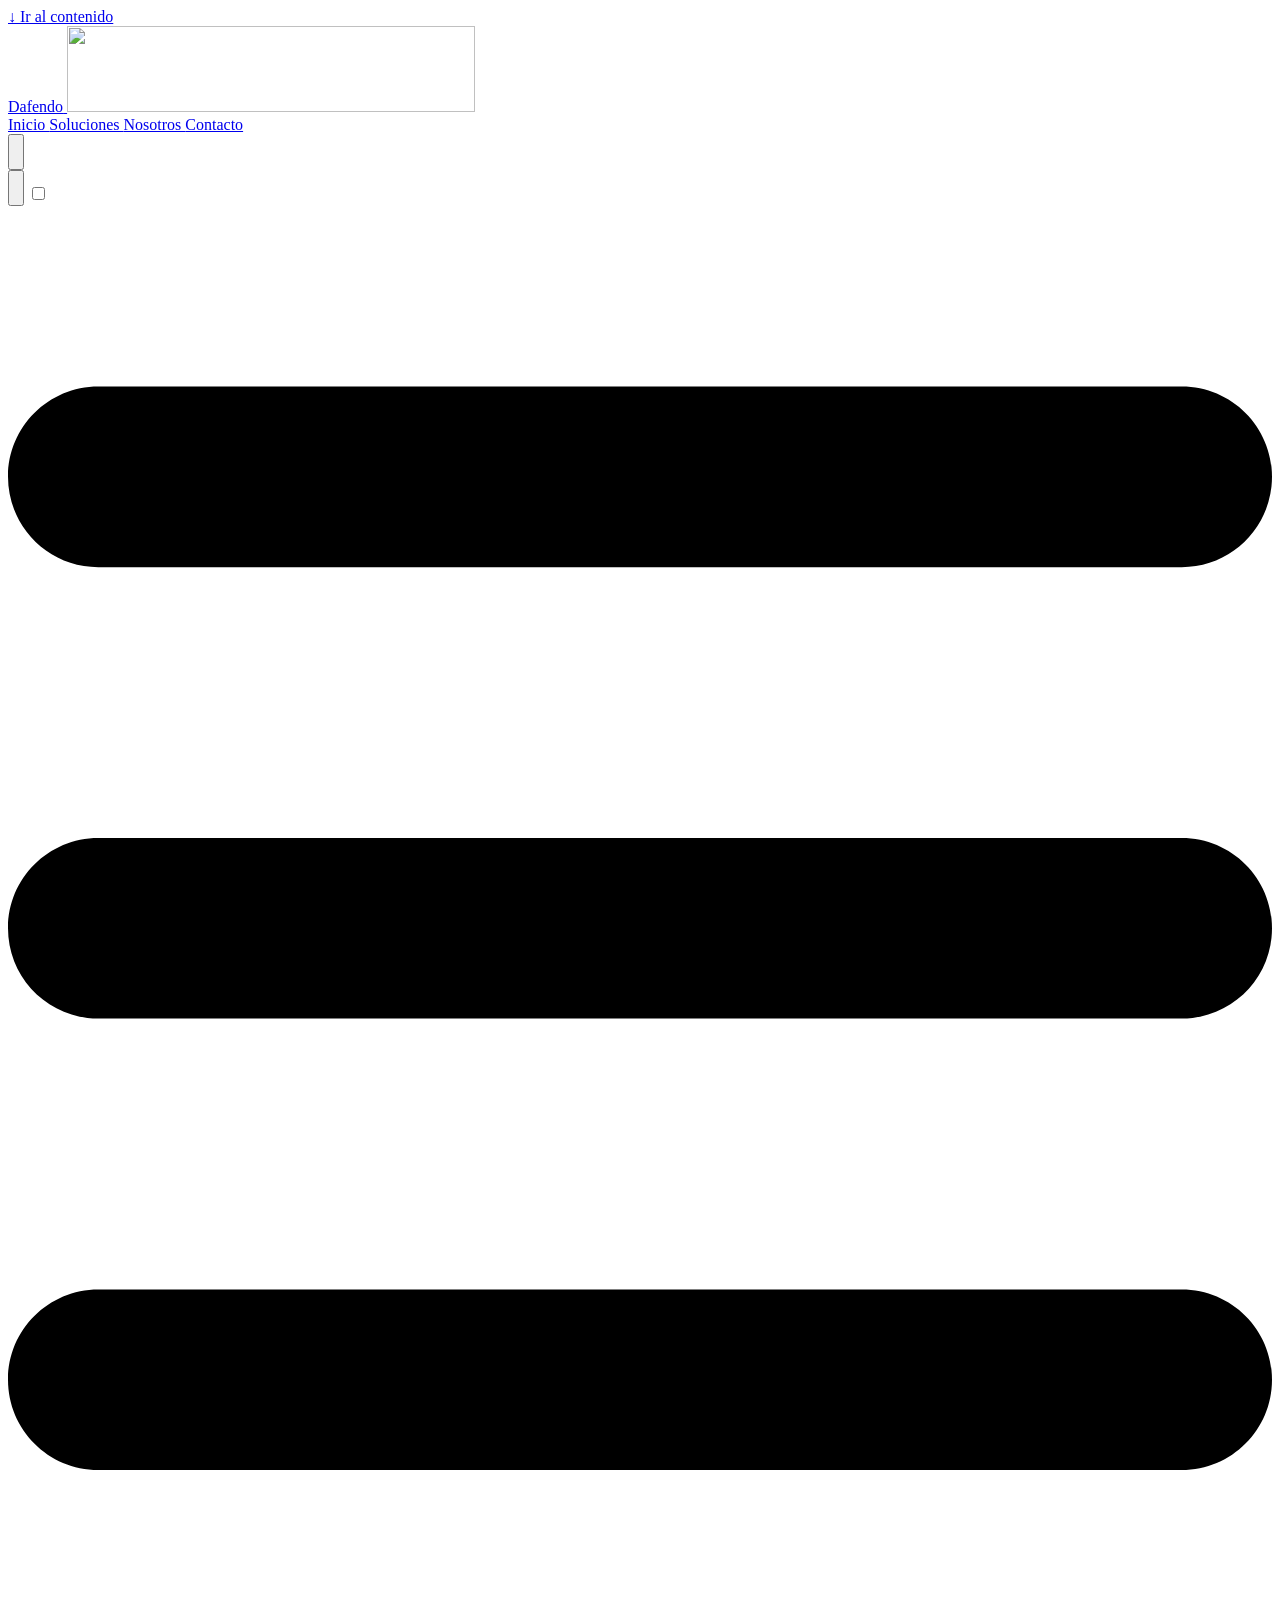
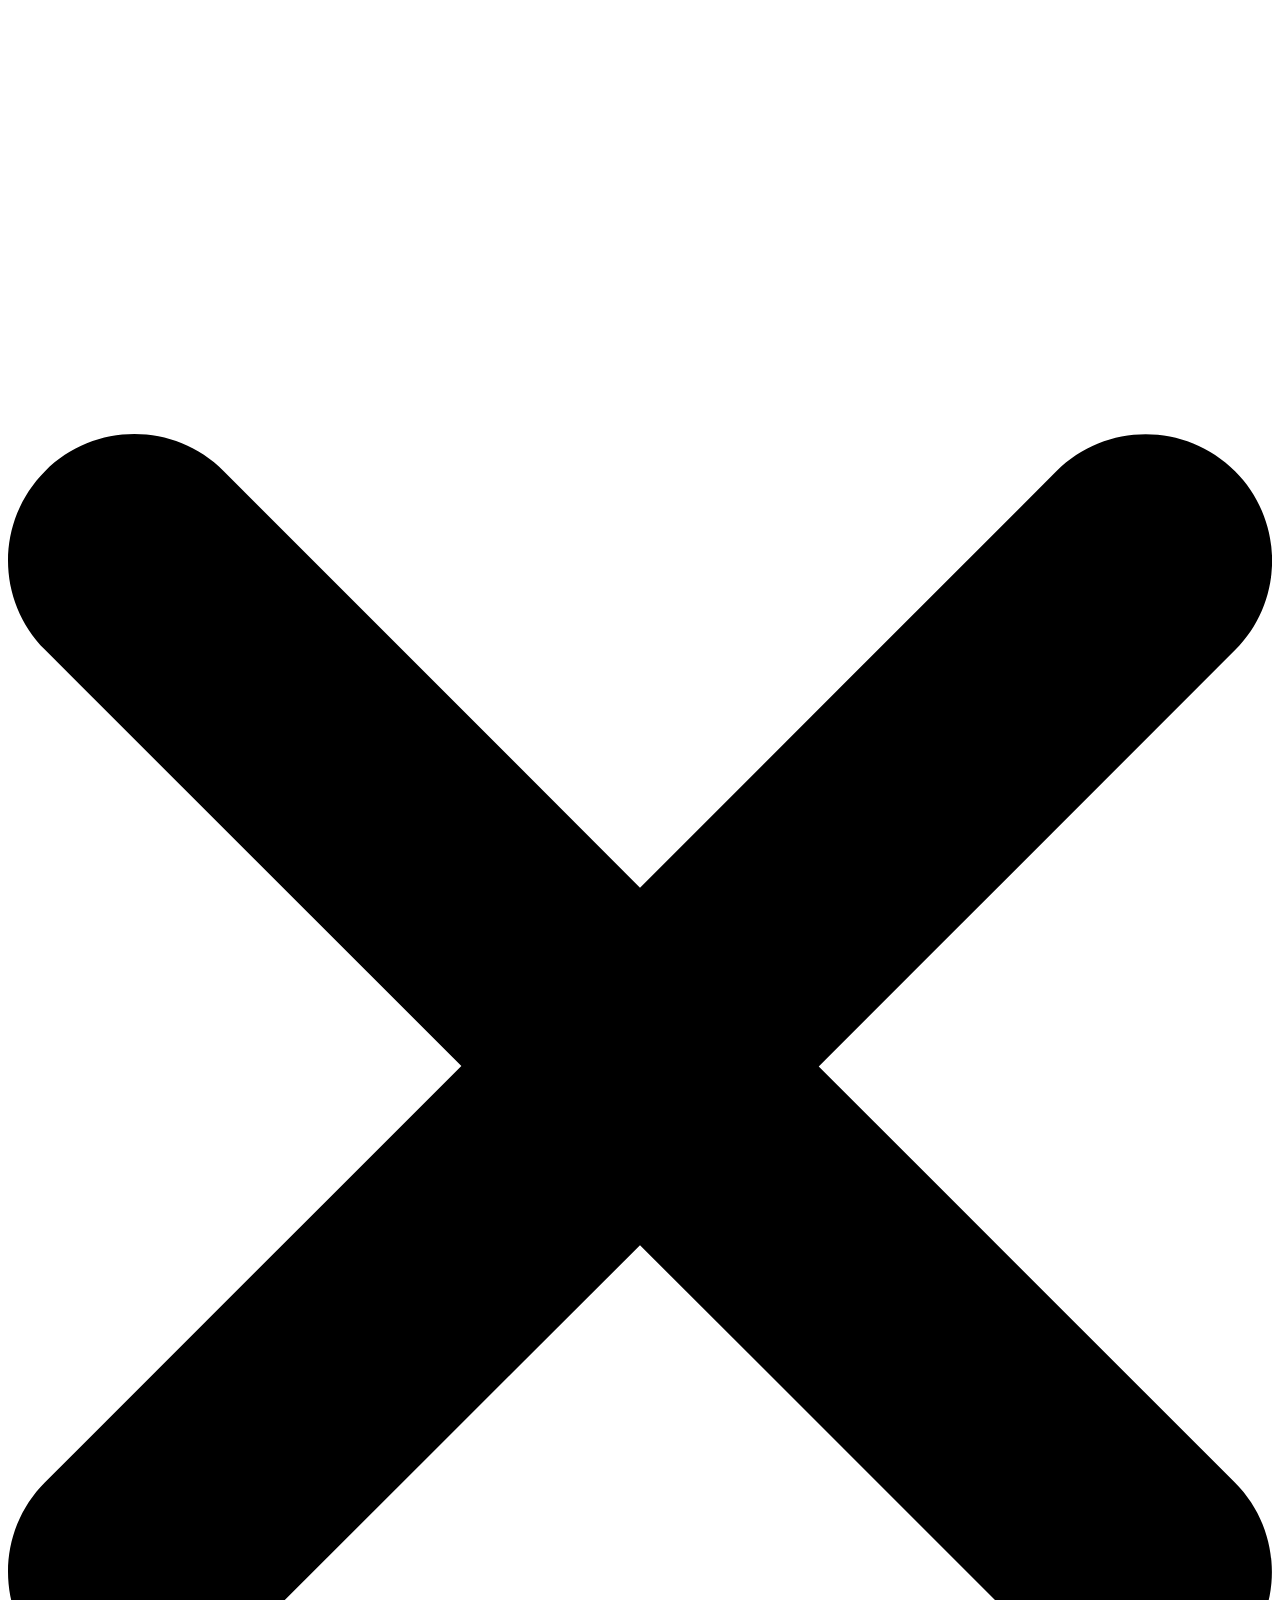
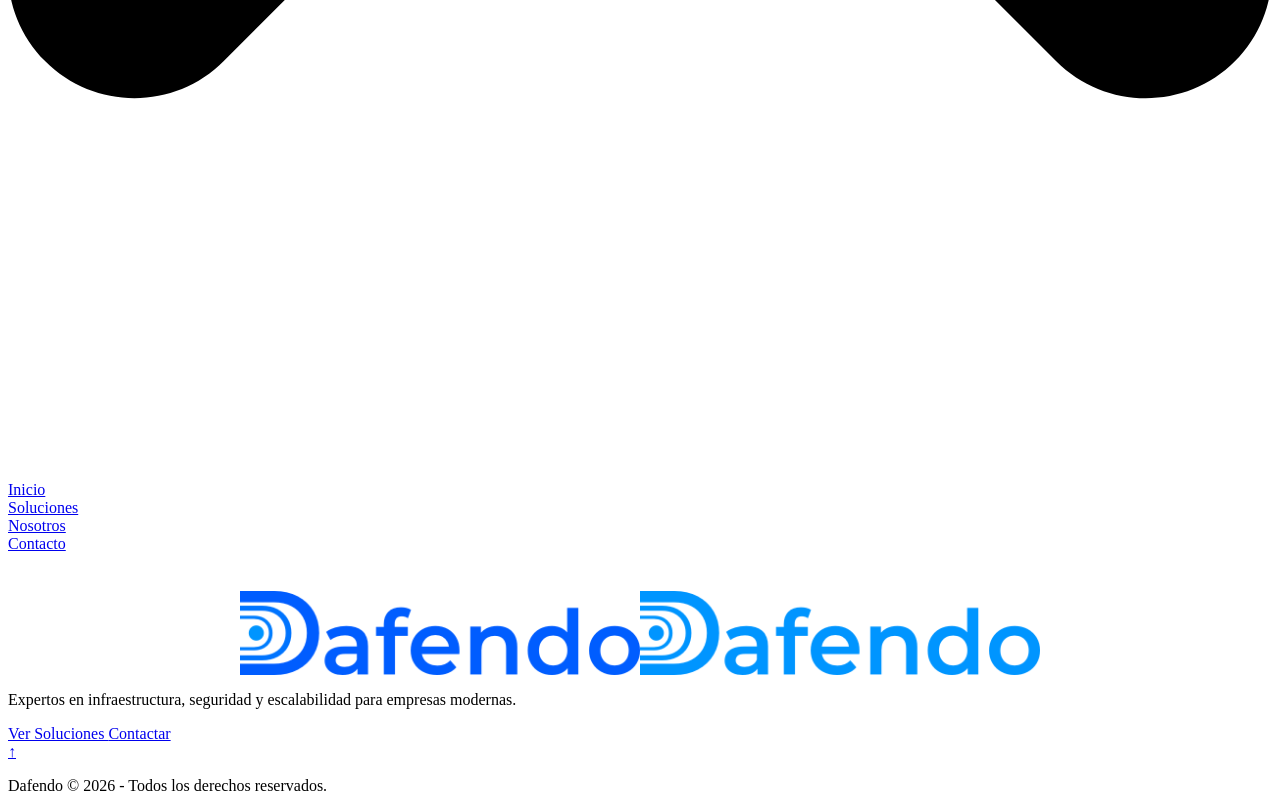
==== index.html @ 691cb2c9 "version publica 0.1" ====
<!doctype html>
<html
  lang="es"
  dir="ltr"
  class="scroll-smooth"
  data-default-appearance="light"
  data-auto-appearance="true"><head>
	<meta name="generator" content="Hugo 0.161.1">
  <meta charset="utf-8">
  
    <meta http-equiv="content-language" content="es">
  
  <meta name="viewport" content="width=device-width, initial-scale=1.0">
  <meta http-equiv="X-UA-Compatible" content="ie=edge">
  <meta name="theme-color">

  
  
    <title>Dafendo</title>
    <meta name="title" content="Dafendo">
  

  
  
  
  
  
    
  
    
  
    
  
  
    <meta name="description" content="Sitio web de Dafendo. Ciberseguridad simplificada.">
  
  
  
  
  <link rel="canonical" href="https://dafendo-devs.github.io/dafendo-public-website/">
  
  
    
      <link rel="alternate" type="application/rss+xml" href="/dafendo-public-website/index.xml" title="Dafendo" />
  

  
  
  

  
  <meta property="og:url" content="https://dafendo-devs.github.io/dafendo-public-website/">
  <meta property="og:site_name" content="Dafendo">
  <meta property="og:title" content="Dafendo">
  <meta property="og:description" content="Expertos en infraestructura, seguridad y escalabilidad para empresas modernas.">
  <meta property="og:locale" content="es">
  <meta property="og:type" content="website">

  
  <meta name="twitter:card" content="summary">
  <meta name="twitter:title" content="Dafendo">
  <meta name="twitter:description" content="Expertos en infraestructura, seguridad y escalabilidad para empresas modernas.">

  
  
  
  
    
      
    
  
    
      
    
  
    
      
    
  
  
    
  

  
  
  
  
  
  

  

  
  
  
  
  
  
  
    
  
  
    
  
  
  <link
    type="text/css"
    rel="stylesheet"
    href="/dafendo-public-website/css/main.bundle.min.95ab83f2138ff6bfed62a37085107bd9ebe5221291aeaf84159e5b42f01f9fbe1f4f9fd4fca03839dd506ce147e00abe53da572fb09087a8cb97c55c960d473d.css"
    integrity="sha512-lauD8hOP9r/tYqNwhRB72evlIhKRrq&#43;EFZ5bQvAfn74fT5/U/KA4Od1QbOFH4Aq&#43;U9pXL7CQh6jLl8Vclg1HPQ==">

  
  
  <script
    type="text/javascript"
    src="/dafendo-public-website/js/appearance.min.0be146377bcda764d5a54407b3182a321436a3a8b891bb55822174b4da8616e438292121e241167dbe1c66903a87af2aef445d5a608de286667b939ca71a0f75.js"
    integrity="sha512-C&#43;FGN3vNp2TVpUQHsxgqMhQ2o6i4kbtVgiF0tNqGFuQ4KSEh4kEWfb4cZpA6h68q70RdWmCN4oZme5OcpxoPdQ=="></script>
  
  
  
  
  
  
    
    <script src="/dafendo-public-website/lib/zoom/zoom.min.umd.a527109b68c082a70f3697716dd72a9d5aa8b545cf800cecbbc7399f2ca6f6e0ce3e431f2062b48bbfa47c9ea42822714060bef309be073f49b9c0e30d318d7b.js" integrity="sha512-pScQm2jAgqcPNpdxbdcqnVqotUXPgAzsu8c5nyym9uDOPkMfIGK0i7&#43;kfJ6kKCJxQGC&#43;8wm&#43;Bz9JucDjDTGNew=="></script>
  

  
  
  
    
  
  
  
  
  
  
  
  
    
    <script
      defer
      type="text/javascript"
      id="script-bundle"
      src="/dafendo-public-website/js/main.bundle.min.6f9e49850a316ceb9908ad4b153b391e55b41bbcee8b408b52410567544eeebe6776aa57d770d75952dc164e6071068a848bdc5cb48c4dbaef04d65b3f442667.js"
      integrity="sha512-b55JhQoxbOuZCK1LFTs5HlW0G7zui0CLUkEFZ1RO7r5ndqpX13DXWVLcFk5gcQaKhIvcXLSMTbrvBNZbP0QmZw=="
      data-copy="Copiar"
      data-copied="Copiado"></script>
  

  
  










  
  <script defer src="/dafendo-public-website/lib/typeit/typeit.umd.57f9bc6e047efc875cb4f2e9ca74c802de33638d2c3aff6d9b7eb3c7588c24649b6c3e51cd45f49c0ed0cf72aedbd694bf2d35f358a34076d63f9febabc0bd6f.js" integrity="sha512-V/m8bgR&#43;/IdctPLpynTIAt4zY40sOv9tm36zx1iMJGSbbD5RzUX0nA7Qz3Ku29aUvy0181ijQHbWP5/rq8C9bw=="></script>















  

  

  

  

  













  
  
    <link rel="apple-touch-icon" sizes="180x180" href="/dafendo-public-website/apple-touch-icon.png">
    <link rel="icon" type="image/png" sizes="32x32" href="/dafendo-public-website/favicon-32x32.png">
    <link rel="icon" type="image/png" sizes="16x16" href="/dafendo-public-website/favicon-16x16.png">
    <link rel="manifest" href="/dafendo-public-website/site.webmanifest">
  

  
  <script type="application/ld+json">
  {
    "@context": "https://schema.org",
    "@type": "WebSite",
    "@id": "https://dafendo-devs.github.io/dafendo-public-website/",
    "name": "Dafendo",
    "description": "Sitio web de Dafendo. Ciberseguridad simplificada.",
    "inLanguage": "es",
    "url": "https://dafendo-devs.github.io/dafendo-public-website/",
    
    "publisher" : {
      "@type": "Person",
      "name": ""
    }
  }
  </script>



  
  
    




  

  
  

  
  

  
  
</head>


















  
  <body class="flex flex-col h-screen m-auto leading-7 max-w-7xl px-6 sm:px-14 md:px-24 lg:px-32 text-lg bg-neutral text-neutral-900 dark:bg-neutral-800 dark:text-neutral bf-scrollbar">
    <div id="the-top" class="absolute flex self-center">
      <a
        class="px-3 py-1 text-sm -translate-y-8 rounded-b-lg bg-primary-200 focus:translate-y-0 dark:bg-neutral-600"
        href="#main-content">
        <span class="font-bold text-primary-600 pe-2 dark:text-primary-400">&darr;</span>
        Ir al contenido
      </a>
    </div>
    
    
      <div class="min-h-[148px]"></div>
<div class="fixed inset-x-0 bg-neutral dark:bg-neutral-800 z-100">
  <div class="relative m-auto leading-7 max-w-7xl px-6 sm:px-14 md:px-24 lg:px-32">
    <div class="main-menu flex items-center w-full gap-2 p-1 pl-0">
  
    
    
      <div>
        <a href="/dafendo-public-website/" class="flex">
          <span class="sr-only">Dafendo</span>
          
            <img
              src="/dafendo-public-website/logo.png"
              width="408"
              height="86"
              class="logo max-h-20 max-w-20 object-scale-down object-left nozoom"
              alt="">
          
        </a>
      </div>
    
  
  
  <div class="flex items-center ms-auto">
    <div class="hidden md:flex">
      <nav class="flex items-center gap-x-5 h-12">
  
    
      
  
    <a
      href="/dafendo-public-website/"
      
      class="flex items-center bf-icon-color-hover"
      aria-label="Inicio"
      title="">
      
      
        <span class="text-base font-medium break-normal">
          Inicio
        </span>
      
    </a>
  

    
      
  
    <a
      href="/dafendo-public-website/soluciones/"
      
      class="flex items-center bf-icon-color-hover"
      aria-label="Soluciones"
      title="">
      
      
        <span class="text-base font-medium break-normal">
          Soluciones
        </span>
      
    </a>
  

    
      
  
    <a
      href="/dafendo-public-website/nosotros/"
      
      class="flex items-center bf-icon-color-hover"
      aria-label="Nosotros"
      title="">
      
      
        <span class="text-base font-medium break-normal">
          Nosotros
        </span>
      
    </a>
  

    
      
  
    <a
      href="/dafendo-public-website/contacto/"
      
      class="flex items-center bf-icon-color-hover"
      aria-label="Contacto"
      title="">
      
      
        <span class="text-base font-medium break-normal">
          Contacto
        </span>
      
    </a>
  

    
  

  

  

  

  
    <div class="flex items-center">
      <button
        id="appearance-switcher"
        aria-label="Dark mode switcher"
        type="button"
        class="text-base bf-icon-color-hover">
        <div class="flex items-center justify-center dark:hidden">
          <span class="relative block icon"><svg xmlns="http://www.w3.org/2000/svg" viewBox="0 0 512 512"><path fill="currentColor" d="M32 256c0-123.8 100.3-224 223.8-224c11.36 0 29.7 1.668 40.9 3.746c9.616 1.777 11.75 14.63 3.279 19.44C245 86.5 211.2 144.6 211.2 207.8c0 109.7 99.71 193 208.3 172.3c9.561-1.805 16.28 9.324 10.11 16.95C387.9 448.6 324.8 480 255.8 480C132.1 480 32 379.6 32 256z"/></svg>
</span>
        </div>
        <div class="items-center justify-center hidden dark:flex">
          <span class="relative block icon"><svg xmlns="http://www.w3.org/2000/svg" viewBox="0 0 512 512"><path fill="currentColor" d="M256 159.1c-53.02 0-95.1 42.98-95.1 95.1S202.1 351.1 256 351.1s95.1-42.98 95.1-95.1S309 159.1 256 159.1zM509.3 347L446.1 255.1l63.15-91.01c6.332-9.125 1.104-21.74-9.826-23.72l-109-19.7l-19.7-109c-1.975-10.93-14.59-16.16-23.72-9.824L256 65.89L164.1 2.736c-9.125-6.332-21.74-1.107-23.72 9.824L121.6 121.6L12.56 141.3C1.633 143.2-3.596 155.9 2.736 164.1L65.89 256l-63.15 91.01c-6.332 9.125-1.105 21.74 9.824 23.72l109 19.7l19.7 109c1.975 10.93 14.59 16.16 23.72 9.824L256 446.1l91.01 63.15c9.127 6.334 21.75 1.107 23.72-9.822l19.7-109l109-19.7C510.4 368.8 515.6 356.1 509.3 347zM256 383.1c-70.69 0-127.1-57.31-127.1-127.1c0-70.69 57.31-127.1 127.1-127.1s127.1 57.3 127.1 127.1C383.1 326.7 326.7 383.1 256 383.1z"/></svg>
</span>
        </div>
      </button>
    </div>
  
</nav>



    </div>
    <div class="flex md:hidden">
      <div class="flex items-center h-14 gap-4">
  

  
    <button
      id="appearance-switcher-mobile"
      type="button"
      aria-label="Dark mode switcher"
      class="flex items-center justify-center text-neutral-900 hover:text-primary-600 dark:text-neutral-200 dark:hover:text-primary-400">
      <div class="dark:hidden">
        <span class="relative block icon"><svg xmlns="http://www.w3.org/2000/svg" viewBox="0 0 512 512"><path fill="currentColor" d="M32 256c0-123.8 100.3-224 223.8-224c11.36 0 29.7 1.668 40.9 3.746c9.616 1.777 11.75 14.63 3.279 19.44C245 86.5 211.2 144.6 211.2 207.8c0 109.7 99.71 193 208.3 172.3c9.561-1.805 16.28 9.324 10.11 16.95C387.9 448.6 324.8 480 255.8 480C132.1 480 32 379.6 32 256z"/></svg>
</span>
      </div>
      <div class="hidden dark:block">
        <span class="relative block icon"><svg xmlns="http://www.w3.org/2000/svg" viewBox="0 0 512 512"><path fill="currentColor" d="M256 159.1c-53.02 0-95.1 42.98-95.1 95.1S202.1 351.1 256 351.1s95.1-42.98 95.1-95.1S309 159.1 256 159.1zM509.3 347L446.1 255.1l63.15-91.01c6.332-9.125 1.104-21.74-9.826-23.72l-109-19.7l-19.7-109c-1.975-10.93-14.59-16.16-23.72-9.824L256 65.89L164.1 2.736c-9.125-6.332-21.74-1.107-23.72 9.824L121.6 121.6L12.56 141.3C1.633 143.2-3.596 155.9 2.736 164.1L65.89 256l-63.15 91.01c-6.332 9.125-1.105 21.74 9.824 23.72l109 19.7l19.7 109c1.975 10.93 14.59 16.16 23.72 9.824L256 446.1l91.01 63.15c9.127 6.334 21.75 1.107 23.72-9.822l19.7-109l109-19.7C510.4 368.8 515.6 356.1 509.3 347zM256 383.1c-70.69 0-127.1-57.31-127.1-127.1c0-70.69 57.31-127.1 127.1-127.1s127.1 57.3 127.1 127.1C383.1 326.7 326.7 383.1 256 383.1z"/></svg>
</span>
      </div>
    </button>
  

  
    <input type="checkbox" id="mobile-menu-toggle" autocomplete="off" class="hidden peer">
    <label for="mobile-menu-toggle" class="flex items-center justify-center cursor-pointer bf-icon-color-hover">
      <span class="relative block icon"><svg xmlns="http://www.w3.org/2000/svg" viewBox="0 0 448 512"><path fill="currentColor" d="M0 96C0 78.33 14.33 64 32 64H416C433.7 64 448 78.33 448 96C448 113.7 433.7 128 416 128H32C14.33 128 0 113.7 0 96zM0 256C0 238.3 14.33 224 32 224H416C433.7 224 448 238.3 448 256C448 273.7 433.7 288 416 288H32C14.33 288 0 273.7 0 256zM416 448H32C14.33 448 0 433.7 0 416C0 398.3 14.33 384 32 384H416C433.7 384 448 398.3 448 416C448 433.7 433.7 448 416 448z"/></svg>
</span>
    </label>

    <div
      role="dialog"
      aria-modal="true"
      style="scrollbar-gutter: stable;"
      class="fixed inset-0 z-50 invisible overflow-y-auto px-6 py-20 opacity-0 transition-[opacity,visibility] duration-300 peer-checked:visible peer-checked:opacity-100 bg-neutral-50/97 dark:bg-neutral-900/99
      bf-scrollbar">
      <label
        for="mobile-menu-toggle"
        class="fixed end-8 top-5 flex items-center justify-center z-50 h-12 w-12 cursor-pointer select-none rounded-full bf-icon-color-hover border bf-border-color bf-border-color-hover bg-neutral-50 dark:bg-neutral-900">
        <span class="relative block icon"><svg xmlns="http://www.w3.org/2000/svg" viewBox="0 0 320 512"><path fill="currentColor" d="M310.6 361.4c12.5 12.5 12.5 32.75 0 45.25C304.4 412.9 296.2 416 288 416s-16.38-3.125-22.62-9.375L160 301.3L54.63 406.6C48.38 412.9 40.19 416 32 416S15.63 412.9 9.375 406.6c-12.5-12.5-12.5-32.75 0-45.25l105.4-105.4L9.375 150.6c-12.5-12.5-12.5-32.75 0-45.25s32.75-12.5 45.25 0L160 210.8l105.4-105.4c12.5-12.5 32.75-12.5 45.25 0s12.5 32.75 0 45.25l-105.4 105.4L310.6 361.4z"/></svg>
</span>
      </label>
      <nav class="mx-auto max-w-md space-y-6">
        
  
    
    <div class="px-2">
      <a
        href="/dafendo-public-website/"
        aria-label="Inicio"
        
        class="flex items-center gap-4 group bf-icon-color-hover text-neutral-700 dark:text-neutral-200">
        
        <span title="" class="text-2xl font-bold tracking-tight">
          Inicio
        </span>
        
      </a>

      
    </div>
  
    
    <div class="px-2">
      <a
        href="/dafendo-public-website/soluciones/"
        aria-label="Soluciones"
        
        class="flex items-center gap-4 group bf-icon-color-hover text-neutral-700 dark:text-neutral-200">
        
        <span title="" class="text-2xl font-bold tracking-tight">
          Soluciones
        </span>
        
      </a>

      
    </div>
  
    
    <div class="px-2">
      <a
        href="/dafendo-public-website/nosotros/"
        aria-label="Nosotros"
        
        class="flex items-center gap-4 group bf-icon-color-hover text-neutral-700 dark:text-neutral-200">
        
        <span title="" class="text-2xl font-bold tracking-tight">
          Nosotros
        </span>
        
      </a>

      
    </div>
  
    
    <div class="px-2">
      <a
        href="/dafendo-public-website/contacto/"
        aria-label="Contacto"
        
        class="flex items-center gap-4 group bf-icon-color-hover text-neutral-700 dark:text-neutral-200">
        
        <span title="" class="text-2xl font-bold tracking-tight">
          Contacto
        </span>
        
      </a>

      
    </div>
  

        
  

        
  

      </nav>
    </div>
  
</div>







    </div>
  </div>
</div>





  </div>
</div>

    
    <div class="relative flex flex-col grow">
      <main id="main-content" class="grow">
        
  <article class="max-w-full">
    <header>
      
      <h1 class="mt-0 text-4xl font-extrabold text-neutral-900 dark:text-neutral">
        
      </h1>
    </header>
    <section class="max-w-full mt-6 prose dark:prose-invert">
      <div class="text-center p-6 bg-neutral-50">
  <div class="bg-neutral py-2 rounded-md border border-neutral-200">
    <h1 class="text-5xl font-extrabold mt-6">
<h1 id="typeit-0299ea0be0be718cdeb0c9fc00ac1b68"></h1>

<script>
    document.addEventListener("DOMContentLoaded", function () {
      var strings = ["","Cómo simplificar la ciberseguridad empresarial?","Cómo proteger mi identidad y datos importantes?","Cómo acelerar el cumplimiento normativo?","Dafendo: resiliencia y confianza.",""];
      
      new TypeIt("#typeit-0299ea0be0be718cdeb0c9fc00ac1b68", {
        strings: strings,
        speed:  50 ,
        lifeLike:  true ,
        startDelay:  0 ,
        breakLines:  false ,
        waitUntilVisible:  true ,
        loop:  false 
      }).go();
    });
</script>

    </h1>
  </div>
  <br>
  <div style="display: flex; justify-content: center;">
    <img src="logo.png" alt="Dafendo" style="max-width: 400px; width: 100%; height: auto;" class="nozoom block dark:hidden">
    <img src="logo-dark-mode.png" alt="Dafendo" style="max-width: 400px; width: 100%; height: auto;" class="nozoom hidden dark:block">
  </div>
  <p class="text-xl mt-4 text-neutral-700">
    Expertos en infraestructura, seguridad y escalabilidad para empresas modernas.
  </p>
  <div class="flex justify-center gap-4 mt-8">
    <a
  class="!rounded-md bg-primary-600 px-4 py-2 !text-neutral !no-underline hover:!bg-primary-500 dark:bg-primary-800 dark:hover:!bg-primary-700"
  href="/dafendo-public-website/soluciones/"
  
  
  role="button">
   Ver Soluciones 
</a>

    <a
  class="!rounded-md bg-primary-600 px-4 py-2 !text-neutral !no-underline hover:!bg-primary-500 dark:bg-primary-800 dark:hover:!bg-primary-700"
  href="/dafendo-public-website/contacto/"
  
  
  role="button">
   Contactar 
</a>

  </div>
</div>

    </section>
    <footer class="pt-8">
      

    </footer>
  </article>

        


  






<div
  id="scroll-to-top"
  class="fixed bottom-6 end-6 z-50 transform translate-y-4 opacity-0 duration-200">
  <a
    href="#the-top"
    class="pointer-events-auto flex h-12 w-12 items-center justify-center rounded-full bg-neutral/50 text-xl text-neutral-700 hover:text-primary-600 dark:bg-neutral-800/50 dark:text-neutral dark:hover:text-primary-400"
    aria-label="Ir arriba"
    title="Ir arriba">
    &uarr;
  </a>
</div>

      </main><footer id="site-footer" class="py-10 print:hidden">
  
  
    
  
  <div class="flex items-center justify-between">
    
    
      <p class="text-sm text-neutral-500 dark:text-neutral-400">
          Dafendo © 2026 - Todos los derechos reservados.
      </p>
    

    
    
  </div>
  
    <script>
      mediumZoom(document.querySelectorAll("img:not(.nozoom)"), {
        margin: 24,
        background: "rgba(0,0,0,0.5)",
        scrollOffset: 0,
      });
    </script>
  
  
  
</footer>

    </div>
  </body>
  
</html>
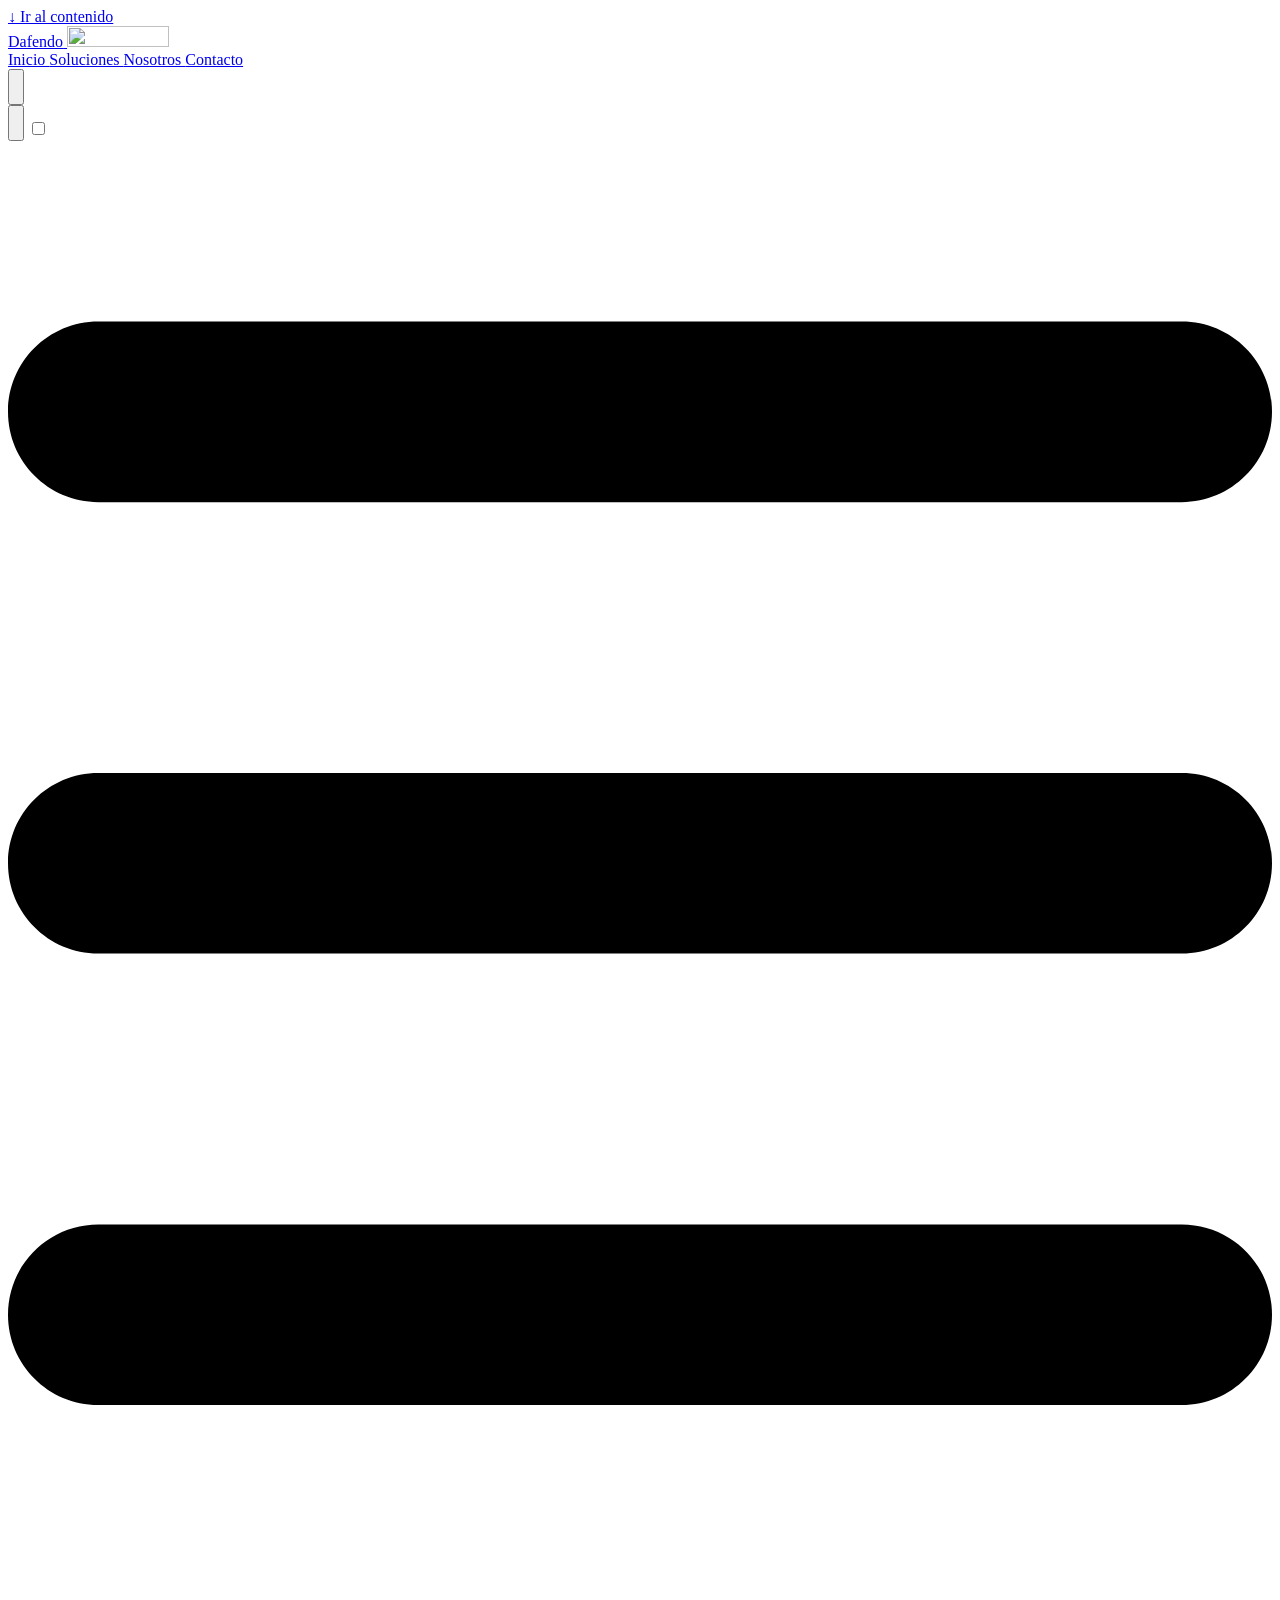
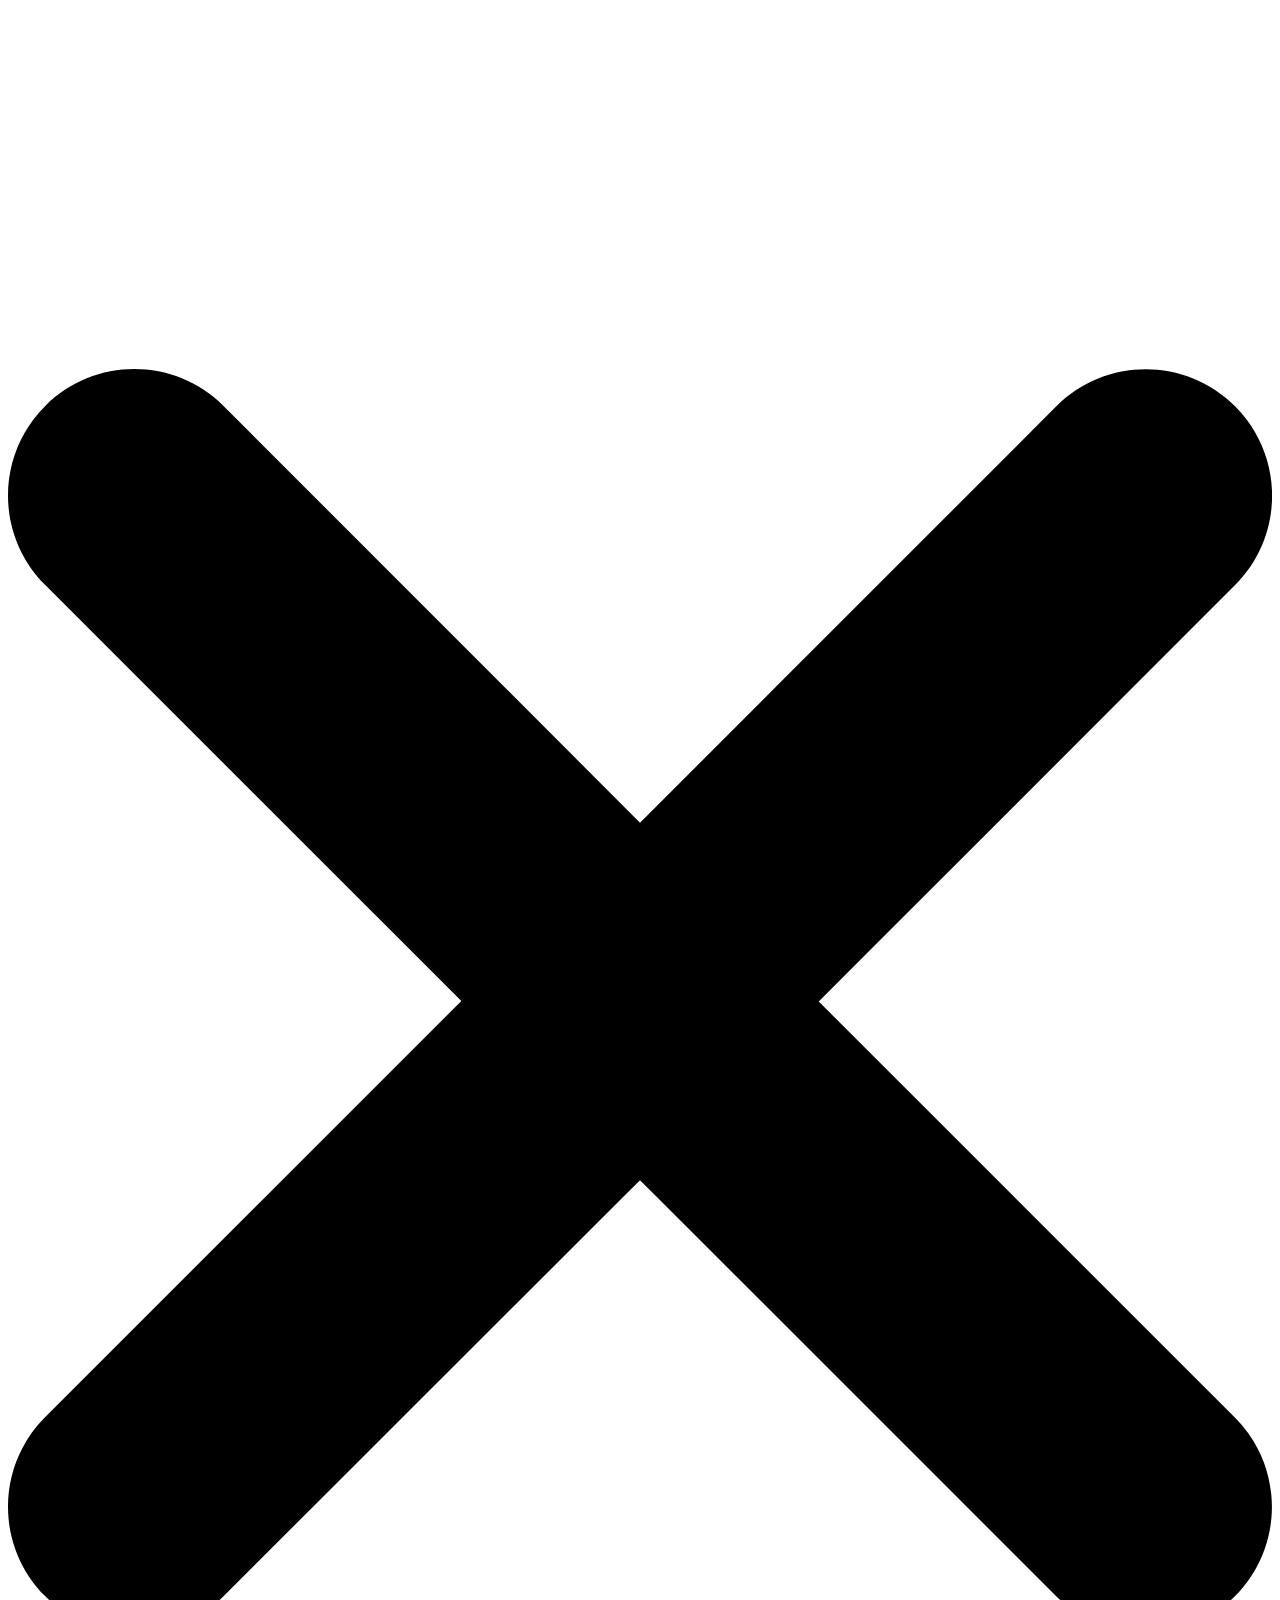
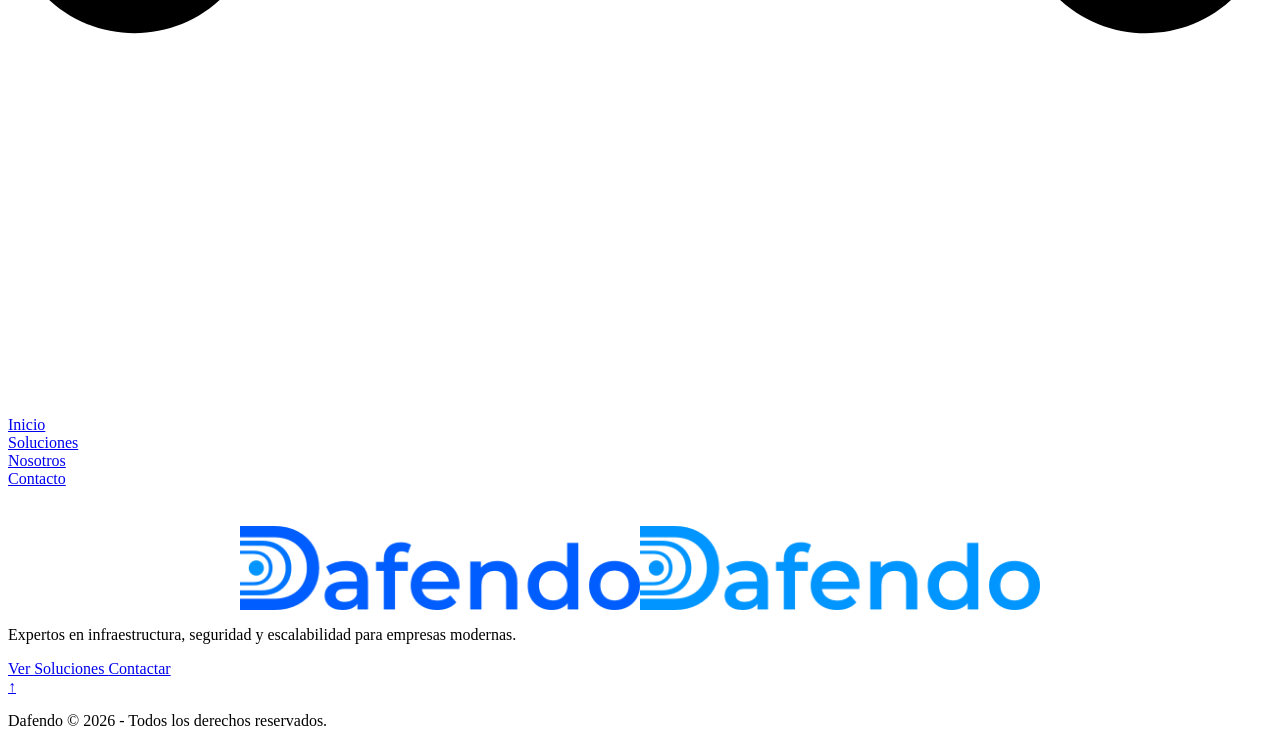
==== commit b6cce61a: "cambios en header" ====
--- a/index.html
+++ b/index.html
@@ -106,8 +106,8 @@
   <link
     type="text/css"
     rel="stylesheet"
-    href="/dafendo-public-website/css/main.bundle.min.95ab83f2138ff6bfed62a37085107bd9ebe5221291aeaf84159e5b42f01f9fbe1f4f9fd4fca03839dd506ce147e00abe53da572fb09087a8cb97c55c960d473d.css"
-    integrity="sha512-lauD8hOP9r/tYqNwhRB72evlIhKRrq&#43;EFZ5bQvAfn74fT5/U/KA4Od1QbOFH4Aq&#43;U9pXL7CQh6jLl8Vclg1HPQ==">
+    href="/dafendo-public-website/css/main.bundle.min.7e76ea147095a907bd791df6318e15aa629914851449139afc49b2022f5f1537825fc8db4890219f114e03ca4fde0159c0cf0eb0d79a2176791f5c6947c8e555.css"
+    integrity="sha512-fnbqFHCVqQe9eR32MY4VqmKZFIUUSROa/EmyAi9fFTeCX8jbSJAhnxFOA8pP3gFZwM8OsNeaIXZ5H1xpR8jlVQ==">
 
   
   
@@ -276,7 +276,7 @@
     
     
       <div class="min-h-[148px]"></div>
-<div class="fixed inset-x-0 bg-neutral dark:bg-neutral-800 z-100">
+<div class="fixed inset-x-0 bg-neutral-50 z-100">
   <div class="relative m-auto leading-7 max-w-7xl px-6 sm:px-14 md:px-24 lg:px-32">
     <div class="main-menu flex items-center w-full gap-2 p-1 pl-0">
   
@@ -288,9 +288,9 @@
           
             <img
               src="/dafendo-public-website/logo.png"
-              width="408"
-              height="86"
-              class="logo max-h-20 max-w-20 object-scale-down object-left nozoom"
+              width="102" 
+              height="21"
+              class="logo object-scale-down object-left nozoom"
               alt="">
           
         </a>
@@ -560,17 +560,17 @@
     <section class="max-w-full mt-6 prose dark:prose-invert">
       <div class="text-center p-6 bg-neutral-50">
   <div class="bg-neutral py-2 rounded-md border border-neutral-200">
-    <h1 class="text-5xl font-extrabold mt-6">
-<h1 id="typeit-0299ea0be0be718cdeb0c9fc00ac1b68"></h1>
+    <h2 class="mt-6">
+<h2 id="typeit-0299ea0be0be718cdeb0c9fc00ac1b68"></h2>
 
 <script>
     document.addEventListener("DOMContentLoaded", function () {
-      var strings = ["","Cómo simplificar la ciberseguridad empresarial?","Cómo proteger mi identidad y datos importantes?","Cómo acelerar el cumplimiento normativo?","Dafendo: resiliencia y confianza.",""];
+      var strings = ["","¿Cómo simplificar la ciberseguridad empresarial?","¿Cómo proteger mi identidad y datos importantes?","¿Cómo acelerar el cumplimiento normativo?","Dafendo: resiliencia y confianza.",""];
       
       new TypeIt("#typeit-0299ea0be0be718cdeb0c9fc00ac1b68", {
         strings: strings,
-        speed:  50 ,
-        lifeLike:  true ,
+        speed:  35 ,
+        lifeLike: "truecd",
         startDelay:  0 ,
         breakLines:  false ,
         waitUntilVisible:  true ,
@@ -579,7 +579,7 @@
     });
 </script>
 
-    </h1>
+    </h2>
   </div>
   <br>
   <div style="display: flex; justify-content: center;">
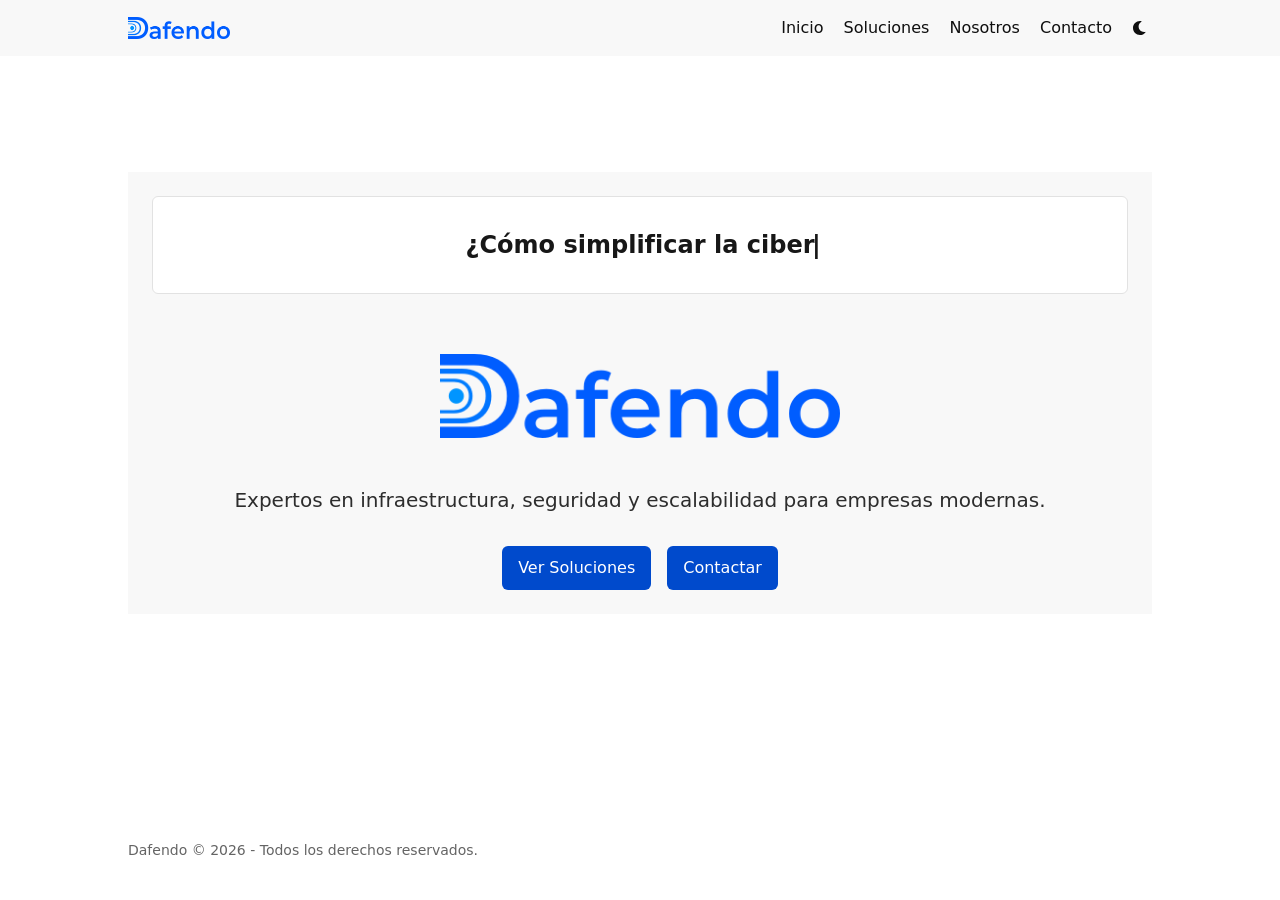
==== commit 0b0d2c22: "ready for main domain" ====
--- a/index.html
+++ b/index.html
@@ -37,19 +37,19 @@
   
   
   
-  <link rel="canonical" href="https://dafendo-devs.github.io/dafendo-public-website/">
-  
-  
-    
-      <link rel="alternate" type="application/rss+xml" href="/dafendo-public-website/index.xml" title="Dafendo" />
-  
-
-  
-  
-  
-
-  
-  <meta property="og:url" content="https://dafendo-devs.github.io/dafendo-public-website/">
+  <link rel="canonical" href="https://dafendo.com/">
+  
+  
+    
+      <link rel="alternate" type="application/rss+xml" href="/index.xml" title="Dafendo" />
+  
+
+  
+  
+  
+
+  
+  <meta property="og:url" content="https://dafendo.com/">
   <meta property="og:site_name" content="Dafendo">
   <meta property="og:title" content="Dafendo">
   <meta property="og:description" content="Expertos en infraestructura, seguridad y escalabilidad para empresas modernas.">
@@ -106,23 +106,23 @@
   <link
     type="text/css"
     rel="stylesheet"
-    href="/dafendo-public-website/css/main.bundle.min.7e76ea147095a907bd791df6318e15aa629914851449139afc49b2022f5f1537825fc8db4890219f114e03ca4fde0159c0cf0eb0d79a2176791f5c6947c8e555.css"
+    href="/css/main.bundle.min.7e76ea147095a907bd791df6318e15aa629914851449139afc49b2022f5f1537825fc8db4890219f114e03ca4fde0159c0cf0eb0d79a2176791f5c6947c8e555.css"
     integrity="sha512-fnbqFHCVqQe9eR32MY4VqmKZFIUUSROa/EmyAi9fFTeCX8jbSJAhnxFOA8pP3gFZwM8OsNeaIXZ5H1xpR8jlVQ==">
 
   
   
   <script
     type="text/javascript"
-    src="/dafendo-public-website/js/appearance.min.0be146377bcda764d5a54407b3182a321436a3a8b891bb55822174b4da8616e438292121e241167dbe1c66903a87af2aef445d5a608de286667b939ca71a0f75.js"
-    integrity="sha512-C&#43;FGN3vNp2TVpUQHsxgqMhQ2o6i4kbtVgiF0tNqGFuQ4KSEh4kEWfb4cZpA6h68q70RdWmCN4oZme5OcpxoPdQ=="></script>
-  
-  
-  
-  
-  
-  
-    
-    <script src="/dafendo-public-website/lib/zoom/zoom.min.umd.a527109b68c082a70f3697716dd72a9d5aa8b545cf800cecbbc7399f2ca6f6e0ce3e431f2062b48bbfa47c9ea42822714060bef309be073f49b9c0e30d318d7b.js" integrity="sha512-pScQm2jAgqcPNpdxbdcqnVqotUXPgAzsu8c5nyym9uDOPkMfIGK0i7&#43;kfJ6kKCJxQGC&#43;8wm&#43;Bz9JucDjDTGNew=="></script>
+    src="/js/appearance.min.fef2d1566b0887eb19f00560bd1873c4ddff40f8c2d8ecb272d80e0ad356b453f4fa02ef6efb9239195e716e9df014fccd1a1061e163e0b17854529dbaff7006.js"
+    integrity="sha512-/vLRVmsIh&#43;sZ8AVgvRhzxN3/QPjC2OyyctgOCtNWtFP0&#43;gLvbvuSORlecW6d8BT8zRoQYeFj4LF4VFKduv9wBg=="></script>
+  
+  
+  
+  
+  
+  
+    
+    <script src="/lib/zoom/zoom.min.umd.a527109b68c082a70f3697716dd72a9d5aa8b545cf800cecbbc7399f2ca6f6e0ce3e431f2062b48bbfa47c9ea42822714060bef309be073f49b9c0e30d318d7b.js" integrity="sha512-pScQm2jAgqcPNpdxbdcqnVqotUXPgAzsu8c5nyym9uDOPkMfIGK0i7&#43;kfJ6kKCJxQGC&#43;8wm&#43;Bz9JucDjDTGNew=="></script>
   
 
   
@@ -142,7 +142,7 @@
       defer
       type="text/javascript"
       id="script-bundle"
-      src="/dafendo-public-website/js/main.bundle.min.6f9e49850a316ceb9908ad4b153b391e55b41bbcee8b408b52410567544eeebe6776aa57d770d75952dc164e6071068a848bdc5cb48c4dbaef04d65b3f442667.js"
+      src="/js/main.bundle.min.6f9e49850a316ceb9908ad4b153b391e55b41bbcee8b408b52410567544eeebe6776aa57d770d75952dc164e6071068a848bdc5cb48c4dbaef04d65b3f442667.js"
       integrity="sha512-b55JhQoxbOuZCK1LFTs5HlW0G7zui0CLUkEFZ1RO7r5ndqpX13DXWVLcFk5gcQaKhIvcXLSMTbrvBNZbP0QmZw=="
       data-copy="Copiar"
       data-copied="Copiado"></script>
@@ -161,50 +161,50 @@
 
 
   
-  <script defer src="/dafendo-public-website/lib/typeit/typeit.umd.57f9bc6e047efc875cb4f2e9ca74c802de33638d2c3aff6d9b7eb3c7588c24649b6c3e51cd45f49c0ed0cf72aedbd694bf2d35f358a34076d63f9febabc0bd6f.js" integrity="sha512-V/m8bgR&#43;/IdctPLpynTIAt4zY40sOv9tm36zx1iMJGSbbD5RzUX0nA7Qz3Ku29aUvy0181ijQHbWP5/rq8C9bw=="></script>
-
-
-
-
-
-
-
-
-
-
-
-
-
-
-
-  
-
-  
-
-  
-
-  
-
-  
-
-
-
-
-
-
-
-
-
-
-
-
-
-  
-  
-    <link rel="apple-touch-icon" sizes="180x180" href="/dafendo-public-website/apple-touch-icon.png">
-    <link rel="icon" type="image/png" sizes="32x32" href="/dafendo-public-website/favicon-32x32.png">
-    <link rel="icon" type="image/png" sizes="16x16" href="/dafendo-public-website/favicon-16x16.png">
-    <link rel="manifest" href="/dafendo-public-website/site.webmanifest">
+  <script defer src="/lib/typeit/typeit.umd.57f9bc6e047efc875cb4f2e9ca74c802de33638d2c3aff6d9b7eb3c7588c24649b6c3e51cd45f49c0ed0cf72aedbd694bf2d35f358a34076d63f9febabc0bd6f.js" integrity="sha512-V/m8bgR&#43;/IdctPLpynTIAt4zY40sOv9tm36zx1iMJGSbbD5RzUX0nA7Qz3Ku29aUvy0181ijQHbWP5/rq8C9bw=="></script>
+
+
+
+
+
+
+
+
+
+
+
+
+
+
+
+  
+
+  
+
+  
+
+  
+
+  
+
+
+
+
+
+
+
+
+
+
+
+
+
+  
+  
+    <link rel="apple-touch-icon" sizes="180x180" href="/apple-touch-icon.png">
+    <link rel="icon" type="image/png" sizes="32x32" href="/favicon-32x32.png">
+    <link rel="icon" type="image/png" sizes="16x16" href="/favicon-16x16.png">
+    <link rel="manifest" href="/site.webmanifest">
   
 
   
@@ -212,11 +212,11 @@
   {
     "@context": "https://schema.org",
     "@type": "WebSite",
-    "@id": "https://dafendo-devs.github.io/dafendo-public-website/",
+    "@id": "https://dafendo.com/",
     "name": "Dafendo",
     "description": "Sitio web de Dafendo. Ciberseguridad simplificada.",
     "inLanguage": "es",
-    "url": "https://dafendo-devs.github.io/dafendo-public-website/",
+    "url": "https://dafendo.com/",
     
     "publisher" : {
       "@type": "Person",
@@ -283,11 +283,11 @@
     
     
       <div>
-        <a href="/dafendo-public-website/" class="flex">
+        <a href="/" class="flex">
           <span class="sr-only">Dafendo</span>
           
             <img
-              src="/dafendo-public-website/logo.png"
+              src="/logo.png"
               width="102" 
               height="21"
               class="logo object-scale-down object-left nozoom"
@@ -306,7 +306,7 @@
       
   
     <a
-      href="/dafendo-public-website/"
+      href="/"
       
       class="flex items-center bf-icon-color-hover"
       aria-label="Inicio"
@@ -324,7 +324,7 @@
       
   
     <a
-      href="/dafendo-public-website/soluciones/"
+      href="/soluciones/"
       
       class="flex items-center bf-icon-color-hover"
       aria-label="Soluciones"
@@ -342,7 +342,7 @@
       
   
     <a
-      href="/dafendo-public-website/nosotros/"
+      href="/nosotros/"
       
       class="flex items-center bf-icon-color-hover"
       aria-label="Nosotros"
@@ -360,7 +360,7 @@
       
   
     <a
-      href="/dafendo-public-website/contacto/"
+      href="/contacto/"
       
       class="flex items-center bf-icon-color-hover"
       aria-label="Contacto"
@@ -452,7 +452,7 @@
     
     <div class="px-2">
       <a
-        href="/dafendo-public-website/"
+        href="/"
         aria-label="Inicio"
         
         class="flex items-center gap-4 group bf-icon-color-hover text-neutral-700 dark:text-neutral-200">
@@ -469,7 +469,7 @@
     
     <div class="px-2">
       <a
-        href="/dafendo-public-website/soluciones/"
+        href="/soluciones/"
         aria-label="Soluciones"
         
         class="flex items-center gap-4 group bf-icon-color-hover text-neutral-700 dark:text-neutral-200">
@@ -486,7 +486,7 @@
     
     <div class="px-2">
       <a
-        href="/dafendo-public-website/nosotros/"
+        href="/nosotros/"
         aria-label="Nosotros"
         
         class="flex items-center gap-4 group bf-icon-color-hover text-neutral-700 dark:text-neutral-200">
@@ -503,7 +503,7 @@
     
     <div class="px-2">
       <a
-        href="/dafendo-public-website/contacto/"
+        href="/contacto/"
         aria-label="Contacto"
         
         class="flex items-center gap-4 group bf-icon-color-hover text-neutral-700 dark:text-neutral-200">
@@ -561,13 +561,13 @@
       <div class="text-center p-6 bg-neutral-50">
   <div class="bg-neutral py-2 rounded-md border border-neutral-200">
     <h2 class="mt-6">
-<h2 id="typeit-0299ea0be0be718cdeb0c9fc00ac1b68"></h2>
+<h2 id="typeit-6fb22d3943ec7794c447a8e7c1bb77a4"></h2>
 
 <script>
     document.addEventListener("DOMContentLoaded", function () {
       var strings = ["","¿Cómo simplificar la ciberseguridad empresarial?","¿Cómo proteger mi identidad y datos importantes?","¿Cómo acelerar el cumplimiento normativo?","Dafendo: resiliencia y confianza.",""];
       
-      new TypeIt("#typeit-0299ea0be0be718cdeb0c9fc00ac1b68", {
+      new TypeIt("#typeit-6fb22d3943ec7794c447a8e7c1bb77a4", {
         strings: strings,
         speed:  35 ,
         lifeLike: "truecd",
@@ -592,7 +592,7 @@
   <div class="flex justify-center gap-4 mt-8">
     <a
   class="!rounded-md bg-primary-600 px-4 py-2 !text-neutral !no-underline hover:!bg-primary-500 dark:bg-primary-800 dark:hover:!bg-primary-700"
-  href="/dafendo-public-website/soluciones/"
+  href="/soluciones/"
   
   
   role="button">
@@ -601,7 +601,7 @@
 
     <a
   class="!rounded-md bg-primary-600 px-4 py-2 !text-neutral !no-underline hover:!bg-primary-500 dark:bg-primary-800 dark:hover:!bg-primary-700"
-  href="/dafendo-public-website/contacto/"
+  href="/contacto/"
   
   
   role="button">
--- a/css/main.bundle.min.7e76ea147095a907bd791df6318e15aa629914851449139afc49b2022f5f1537825fc8db4890219f114e03ca4fde0159c0cf0eb0d79a2176791f5c6947c8e555.css
+++ b/css/main.bundle.min.7e76ea147095a907bd791df6318e15aa629914851449139afc49b2022f5f1537825fc8db4890219f114e03ca4fde0159c0cf0eb0d79a2176791f5c6947c8e555.css
@@ -0,0 +1,184 @@
+:root{--color-neutral:255, 255, 255;--color-neutral-50:248, 248, 248;--color-neutral-100:241, 241, 241;--color-neutral-200:226, 226, 226;--color-neutral-300:203, 203, 203;--color-neutral-400:188, 188, 188;--color-neutral-500:100, 100, 100;--color-neutral-600:71, 71, 71;--color-neutral-700:45, 45, 45;--color-neutral-800:23, 23, 23;--color-neutral-900:15, 15, 15;--color-primary-50:224, 235, 255;--color-primary-100:204, 222, 255;--color-primary-200:153, 190, 255;--color-primary-300:102, 157, 255;--color-primary-400:51, 125, 255;--color-primary-500:0, 92, 255;--color-primary-600:0, 74, 204;--color-primary-700:0, 55, 153;--color-primary-800:0, 37, 102;--color-primary-900:0, 28, 77;--color-secondary-50:225, 244, 238;--color-secondary-100:182, 227, 212;--color-secondary-200:135, 209, 184;--color-secondary-300:88, 190, 157;--color-secondary-400:55, 175, 137;--color-secondary-500:32, 160, 119;--color-secondary-600:28, 146, 107;--color-secondary-700:22, 130, 92;--color-secondary-800:12, 114, 79;--color-secondary-900:0, 86, 52}/*!tailwindcss v4.3.0 | MIT License | https://tailwindcss.com*//*!Blowfish | MIT License | https://github.com/nunocoracao/blowfish*/@layer properties;@layer theme,base,components,utilities;@layer theme{:root,:host{--font-sans:ui-sans-serif, system-ui, sans-serif, "Apple Color Emoji",
+      "Segoe UI Emoji", "Segoe UI Symbol", "Noto Color Emoji";--font-mono:ui-monospace, SFMono-Regular, Menlo, Monaco, Consolas, "Liberation Mono",
+      "Courier New", monospace;--spacing:0.25rem;--container-2xs:18rem;--container-md:28rem;--container-xl:36rem;--container-3xl:48rem;--container-7xl:80rem;--text-xs:0.75rem;--text-xs--line-height:calc(1 / 0.75);--text-sm:0.875rem;--text-sm--line-height:calc(1.25 / 0.875);--text-base:1rem;--text-base--line-height:calc(1.5 / 1);--text-lg:1.125rem;--text-lg--line-height:calc(1.75 / 1.125);--text-xl:1.25rem;--text-xl--line-height:calc(1.75 / 1.25);--text-2xl:1.5rem;--text-2xl--line-height:calc(2 / 1.5);--text-4xl:2.25rem;--text-4xl--line-height:calc(2.5 / 2.25);--font-weight-light:300;--font-weight-normal:400;--font-weight-medium:500;--font-weight-semibold:600;--font-weight-bold:700;--font-weight-extrabold:800;--tracking-tight:-0.025em;--tracking-normal:0em;--leading-snug:1.375;--leading-relaxed:1.625;--radius-md:0.375rem;--radius-lg:0.5rem;--radius-xl:0.75rem;--radius-2xl:1rem;--ease-in:cubic-bezier(0.4, 0, 1, 1);--ease-out:cubic-bezier(0, 0, 0.2, 1);--ease-in-out:cubic-bezier(0.4, 0, 0.2, 1);--animate-pulse:pulse 2s cubic-bezier(0.4, 0, 0.6, 1) infinite;--blur-sm:8px;--blur-xl:24px;--blur-2xl:40px;--aspect-video:16 / 9;--default-transition-duration:150ms;--default-transition-timing-function:cubic-bezier(0.4, 0, 0.2, 1);--default-font-family:var(--font-sans);--default-mono-font-family:var(--font-mono)}}@layer base{*,::after,::before,::backdrop,::file-selector-button{box-sizing:border-box;margin:0;padding:0;border:0 solid}html,:host{line-height:1.5;-webkit-text-size-adjust:100%;tab-size:4;font-family:var(--default-font-family,ui-sans-serif,system-ui,sans-serif,"Apple Color Emoji","Segoe UI Emoji","Segoe UI Symbol","Noto Color Emoji");font-feature-settings:var(--default-font-feature-settings,normal);font-variation-settings:var(--default-font-variation-settings,normal);-webkit-tap-highlight-color:transparent}hr{height:0;color:inherit;border-top-width:1px}abbr:where([title]){-webkit-text-decoration:underline dotted;text-decoration:underline dotted}h1,h2,h3,h4,h5,h6{font-size:inherit;font-weight:inherit}a{color:inherit;-webkit-text-decoration:inherit;text-decoration:inherit}b,strong{font-weight:bolder}code,kbd,samp,pre{font-family:var(--default-mono-font-family,ui-monospace,SFMono-Regular,Menlo,Monaco,Consolas,"Liberation Mono","Courier New",monospace);font-feature-settings:var(--default-mono-font-feature-settings,normal);font-variation-settings:var(--default-mono-font-variation-settings,normal);font-size:1em}small{font-size:80%}sub,sup{font-size:75%;line-height:0;position:relative;vertical-align:baseline}sub{bottom:-.25em}sup{top:-.5em}table{text-indent:0;border-color:inherit;border-collapse:collapse}:-moz-focusring{outline:auto}progress{vertical-align:baseline}summary{display:list-item}ol,ul,menu{list-style:none}img,svg,video,canvas,audio,iframe,embed,object{display:block;vertical-align:middle}img,video{max-width:100%;height:auto}button,input,select,optgroup,textarea,::file-selector-button{font:inherit;font-feature-settings:inherit;font-variation-settings:inherit;letter-spacing:inherit;color:inherit;border-radius:0;background-color:initial;opacity:1}:where(select:is([multiple],[size])) optgroup{font-weight:bolder}:where(select:is([multiple],[size])) optgroup option{padding-inline-start:20px}::file-selector-button{margin-inline-end:4px}::placeholder{opacity:1}@supports(not (-webkit-appearance:-apple-pay-button)) or (contain-intrinsic-size:1px){::placeholder{color:currentcolor;@supports(color:color-mix(in lab,red,red)){color: color-mix(in oklab,currentcolor 50%,transparent);}}}textarea{resize:vertical}::-webkit-search-decoration{-webkit-appearance:none}::-webkit-date-and-time-value{min-height:1lh;text-align:inherit}::-webkit-datetime-edit{display:inline-flex}::-webkit-datetime-edit-fields-wrapper{padding:0}::-webkit-datetime-edit,::-webkit-datetime-edit-year-field,::-webkit-datetime-edit-month-field,::-webkit-datetime-edit-day-field,::-webkit-datetime-edit-hour-field,::-webkit-datetime-edit-minute-field,::-webkit-datetime-edit-second-field,::-webkit-datetime-edit-millisecond-field,::-webkit-datetime-edit-meridiem-field{padding-block:0}::-webkit-calendar-picker-indicator{line-height:1}:-moz-ui-invalid{box-shadow:none}button,input:where([type=button],[type=reset],[type=submit]),::file-selector-button{appearance:button}::-webkit-inner-spin-button,::-webkit-outer-spin-button{height:auto}[hidden]:where(:not([hidden=until-found])){display:none!important}}@layer utilities{.\@container{container-type:inline-size}.pointer-events-auto{pointer-events:auto}.pointer-events-none{pointer-events:none}.\!visible{visibility:visible!important}.collapse{visibility:collapse}.invisible{visibility:hidden}.visible{visibility:visible}.sr-only{position:absolute;width:1px;height:1px;padding:0;margin:-1px;overflow:hidden;clip-path:inset(50%);white-space:nowrap;border-width:0}.\!absolute{position:absolute!important}.absolute{position:absolute}.fixed{position:fixed}.relative{position:relative}.static{position:static}.sticky{position:sticky}.inset-0{inset:calc(var(--spacing) * 0)}.inset-x-0{inset-inline:calc(var(--spacing) * 0)}.-start-6{inset-inline-start:calc(var(--spacing) * -6)}.start-\[calc\(max\(-50vw\,-800px\)\+50\%\)\]{inset-inline-start:calc(max(-50vw,-800px) + 50%)}.end-6{inset-inline-end:calc(var(--spacing) * 6)}.end-8{inset-inline-end:calc(var(--spacing) * 8)}.top-0{top:calc(var(--spacing) * 0)}.top-1\/2{top:calc(1/2 * 100%)}.top-5{top:calc(var(--spacing) * 5)}.top-20{top:calc(var(--spacing) * 20)}.top-full{top:100%}.right-0{right:calc(var(--spacing) * 0)}.bottom-0{bottom:calc(var(--spacing) * 0)}.bottom-6{bottom:calc(var(--spacing) * 6)}.bottom-24{bottom:calc(var(--spacing) * 24)}.left-0{left:calc(var(--spacing) * 0)}.left-1\/2{left:calc(1/2 * 100%)}.-z-10{z-index:calc(10 * -1)}.z-2{z-index:2}.z-10{z-index:10}.z-50{z-index:50}.z-80{z-index:80}.z-100{z-index:100}.z-500{z-index:500}.z-\[1\]{z-index:1}.z-\[999\]{z-index:999}.z-\[1040\]{z-index:1040}.z-\[1070\]{z-index:1070}.z-\[1080\]{z-index:1080}.order-first{order:-9999}.float-left{float:left}.container{width:100%;@media(width >= 640px){max-width: 640px;}@media(width >= 853px){max-width: 853px;}@media(width >= 1024px){max-width: 1024px;}@media(width >= 1280px){max-width: 1280px;}@media(width >= 1536px){max-width: 1536px;}}.\!-m-px{margin:-1px!important}.m-0{margin:calc(var(--spacing) * 0)}.m-1{margin:calc(var(--spacing) * 1)}.m-2{margin:calc(var(--spacing) * 2)}.m-300{margin:calc(var(--spacing) * 300)}.m-auto{margin:auto}.-mx-2{margin-inline:calc(var(--spacing) * -2)}.mx-1{margin-inline:calc(var(--spacing) * 1)}.mx-\[3px\]{margin-inline:3px}.mx-\[15\%\]{margin-inline:15%}.mx-auto{margin-inline:auto}.my-0{margin-block:calc(var(--spacing) * 0)}.my-3{margin-block:calc(var(--spacing) * 3)}.-ms-5{margin-inline-start:calc(var(--spacing) * -5)}.ms-0{margin-inline-start:calc(var(--spacing) * 0)}.ms-2{margin-inline-start:calc(var(--spacing) * 2)}.ms-6{margin-inline-start:calc(var(--spacing) * 6)}.ms-7{margin-inline-start:calc(var(--spacing) * 7)}.ms-auto{margin-inline-start:auto}.-me-48{margin-inline-end:calc(var(--spacing) * -48)}.me-1{margin-inline-end:calc(var(--spacing) * 1)}.me-2{margin-inline-end:calc(var(--spacing) * 2)}.me-4{margin-inline-end:calc(var(--spacing) * 4)}.me-6{margin-inline-end:calc(var(--spacing) * 6)}.prose{color:var(--tw-prose-body);max-width:65ch; :where(p):not(:where([class~="not-prose"],[class~="not-prose"] *)) { margin-top: 1.25em; margin-bottom: 1.25em; } :where([class~="lead"]):not(:where([class~="not-prose"],[class~="not-prose"] *)) { color: var(--tw-prose-lead); font-size: 1.25em; line-height: 1.6; margin-top: 1.2em; margin-bottom: 1.2em; } :where(a):not(:where([class~="not-prose"],[class~="not-prose"] *)) { color: var(--tw-prose-links); text-decoration: none; font-weight: 500; text-decoration-color: rgba(var(--color-primary-300), 1); &:hover { color: rgba(var(--color-primary-600), 1); text-decoration: none; border-radius: 0.09rem; } } :where(strong):not(:where([class~="not-prose"],[class~="not-prose"] *)) { color: var(--tw-prose-bold); font-weight: 600; } :where(a strong):not(:where([class~="not-prose"],[class~="not-prose"] *)) { color: inherit; } :where(blockquote strong):not(:where([class~="not-prose"],[class~="not-prose"] *)) { color: inherit; } :where(thead th strong):not(:where([class~="not-prose"],[class~="not-prose"] *)) { color: inherit; } :where(ol):not(:where([class~="not-prose"],[class~="not-prose"] *)) { list-style-type: decimal; margin-top: 1.25em; margin-bottom: 1.25em; padding-inline-start: 1.625em; } :where(ol[type="A"]):not(:where([class~="not-prose"],[class~="not-prose"] *)) { list-style-type: upper-alpha; } :where(ol[type="a"]):not(:where([class~="not-prose"],[class~="not-prose"] *)) { list-style-type: lower-alpha; } :where(ol[type="A" s]):not(:where([class~="not-prose"],[class~="not-prose"] *)) { list-style-type: upper-alpha; } :where(ol[type="a" s]):not(:where([class~="not-prose"],[class~="not-prose"] *)) { list-style-type: lower-alpha; } :where(ol[type="I"]):not(:where([class~="not-prose"],[class~="not-prose"] *)) { list-style-type: upper-roman; } :where(ol[type="i"]):not(:where([class~="not-prose"],[class~="not-prose"] *)) { list-style-type: lower-roman; } :where(ol[type="I" s]):not(:where([class~="not-prose"],[class~="not-prose"] *)) { list-style-type: upper-roman; } :where(ol[type="i" s]):not(:where([class~="not-prose"],[class~="not-prose"] *)) { list-style-type: lower-roman; } :where(ol[type="1"]):not(:where([class~="not-prose"],[class~="not-prose"] *)) { list-style-type: decimal; } :where(ul):not(:where([class~="not-prose"],[class~="not-prose"] *)) { list-style-type: disc; margin-top: 1.25em; margin-bottom: 1.25em; padding-inline-start: 1.625em; } :where(ol > li):not(:where([class~="not-prose"],[class~="not-prose"] *))::marker { font-weight: 400; color: var(--tw-prose-counters); } :where(ul > li):not(:where([class~="not-prose"],[class~="not-prose"] *))::marker { color: var(--tw-prose-bullets); } :where(dt):not(:where([class~="not-prose"],[class~="not-prose"] *)) { color: var(--tw-prose-headings); font-weight: 600; margin-top: 1.25em; } :where(hr):not(:where([class~="not-prose"],[class~="not-prose"] *)) { border-color: var(--tw-prose-hr); border-top-width: 1px; margin-top: 3em; margin-bottom: 3em; border: 0.8px solid rgba(var(--color-neutral-300), 1); } :where(blockquote):not(:where([class~="not-prose"],[class~="not-prose"] *)) { font-weight: 500; font-style: italic; color: var(--tw-prose-quotes); border-inline-start-width: 0.25rem; border-inline-start-color: var(--tw-prose-quote-borders); quotes: "\201C""\201D""\2018""\2019"; margin-top: 1.6em; margin-bottom: 1.6em; padding-inline-start: 1em; } :where(blockquote p:first-of-type):not(:where([class~="not-prose"],[class~="not-prose"] *))::before { content: open-quote; } :where(blockquote p:last-of-type):not(:where([class~="not-prose"],[class~="not-prose"] *))::after { content: close-quote; } :where(h1):not(:where([class~="not-prose"],[class~="not-prose"] *)) { color: var(--tw-prose-headings); font-weight: 800; font-size: 2.25em; margin-top: 0; margin-bottom: 0.8888889em; line-height: 1.1111111; } :where(h1 strong):not(:where([class~="not-prose"],[class~="not-prose"] *)) { font-weight: 900; color: inherit; } :where(h2):not(:where([class~="not-prose"],[class~="not-prose"] *)) { color: var(--tw-prose-headings); font-weight: 700; font-size: 1.5em; margin-top: 2em; margin-bottom: 1em; line-height: 1.3333333; } :where(h2 strong):not(:where([class~="not-prose"],[class~="not-prose"] *)) { font-weight: 800; color: inherit; } :where(h3):not(:where([class~="not-prose"],[class~="not-prose"] *)) { color: var(--tw-prose-headings); font-weight: 600; font-size: 1.25em; margin-top: 1.6em; margin-bottom: 0.6em; line-height: 1.6; } :where(h3 strong):not(:where([class~="not-prose"],[class~="not-prose"] *)) { font-weight: 700; color: inherit; } :where(h4):not(:where([class~="not-prose"],[class~="not-prose"] *)) { color: var(--tw-prose-headings); font-weight: 600; margin-top: 1.5em; margin-bottom: 0.5em; line-height: 1.5; } :where(h4 strong):not(:where([class~="not-prose"],[class~="not-prose"] *)) { font-weight: 700; color: inherit; } :where(img):not(:where([class~="not-prose"],[class~="not-prose"] *)) { margin-top: 2em; margin-bottom: 2em; } :where(picture):not(:where([class~="not-prose"],[class~="not-prose"] *)) { display: block; margin-top: 2em; margin-bottom: 2em; } :where(video):not(:where([class~="not-prose"],[class~="not-prose"] *)) { margin-top: 2em; margin-bottom: 2em; } :where(kbd):not(:where([class~="not-prose"],[class~="not-prose"] *)) { font-weight: 600; font-family: inherit; color: var(--tw-prose-kbd); box-shadow: 0 0 0 1px var(--tw-prose-kbd-shadows), 0 3px 0 var(--tw-prose-kbd-shadows); font-size: 0.9rem; border-radius: 0.25rem; padding-top: 0.1875em; padding-inline-end: 0.375em; padding-bottom: 0.1875em; padding-inline-start: 0.375em; background-color: rgba(var(--color-neutral-200), 1); padding: 0.1rem 0.4rem; } :where(code):not(:where([class~="not-prose"],[class~="not-prose"] *)) { color: var(--tw-prose-code); font-weight: 600; font-size: 0.875em; padding-top: 3px; padding-bottom: 3px; padding-left: 5px; padding-right: 5px; border-radius: 0.25rem; } :where(code):not(:where([class~="not-prose"],[class~="not-prose"] *))::before { content: "`"; display: none; } :where(code):not(:where([class~="not-prose"],[class~="not-prose"] *))::after { content: "`"; display: none; } :where(a code):not(:where([class~="not-prose"],[class~="not-prose"] *)) { color: var(--tw-prose-code); } :where(h1 code):not(:where([class~="not-prose"],[class~="not-prose"] *)) { color: inherit; } :where(h2 code):not(:where([class~="not-prose"],[class~="not-prose"] *)) { color: inherit; font-size: 0.875em; } :where(h3 code):not(:where([class~="not-prose"],[class~="not-prose"] *)) { color: inherit; font-size: 0.9em; } :where(h4 code):not(:where([class~="not-prose"],[class~="not-prose"] *)) { color: inherit; } :where(blockquote code):not(:where([class~="not-prose"],[class~="not-prose"] *)) { color: inherit; } :where(thead th code):not(:where([class~="not-prose"],[class~="not-prose"] *)) { color: inherit; } :where(pre):not(:where([class~="not-prose"],[class~="not-prose"] *)) { color: var(--tw-prose-pre-code); background-color: var(--tw-prose-pre-bg); overflow-x: auto; font-weight: 400; font-size: 0.875em; line-height: 1.7142857; margin-top: 1.7142857em; margin-bottom: 1.7142857em; border-radius: 0.375rem; padding-top: 0.8571429em; padding-inline-end: 1.1428571em; padding-bottom: 0.8571429em; padding-inline-start: 1.1428571em; } :where(pre code):not(:where([class~="not-prose"],[class~="not-prose"] *)) { background-color: transparent; border-width: 0; border-radius: 0; padding: 0; font-weight: inherit; color: inherit; font-size: inherit; font-family: inherit; line-height: inherit; } :where(pre code):not(:where([class~="not-prose"],[class~="not-prose"] *))::before { content: none; } :where(pre code):not(:where([class~="not-prose"],[class~="not-prose"] *))::after { content: none; } :where(table):not(:where([class~="not-prose"],[class~="not-prose"] *)) { width: 100%; table-layout: auto; margin-top: 2em; margin-bottom: 2em; font-size: 0.875em; line-height: 1.7142857; } :where(thead):not(:where([class~="not-prose"],[class~="not-prose"] *)) { border-bottom-width: 1px; border-bottom-color: var(--tw-prose-th-borders); } :where(thead th):not(:where([class~="not-prose"],[class~="not-prose"] *)) { color: var(--tw-prose-headings); font-weight: 600; vertical-align: bottom; padding-inline-end: 0.5714286em; padding-bottom: 0.5714286em; padding-inline-start: 0.5714286em; } :where(tbody tr):not(:where([class~="not-prose"],[class~="not-prose"] *)) { border-bottom-width: 1px; border-bottom-color: var(--tw-prose-td-borders); } :where(tbody tr:last-child):not(:where([class~="not-prose"],[class~="not-prose"] *)) { border-bottom-width: 0; } :where(tbody td):not(:where([class~="not-prose"],[class~="not-prose"] *)) { vertical-align: baseline; } :where(tfoot):not(:where([class~="not-prose"],[class~="not-prose"] *)) { border-top-width: 1px; border-top-color: var(--tw-prose-th-borders); } :where(tfoot td):not(:where([class~="not-prose"],[class~="not-prose"] *)) { vertical-align: top; } :where(th, td):not(:where([class~="not-prose"],[class~="not-prose"] *)) { text-align: start; } :where(figure > *):not(:where([class~="not-prose"],[class~="not-prose"] *)) { margin-top: 0; margin-bottom: 0; } :where(figcaption):not(:where([class~="not-prose"],[class~="not-prose"] *)) { color: var(--tw-prose-captions); font-size: 0.875em; line-height: 1.4285714; margin-top: 0.8571429em; } --tw-prose-body: rgba(var(--color-neutral-700), 1);--tw-prose-headings:rgba(var(--color-neutral-800), 1);--tw-prose-lead:rgba(var(--color-neutral-500), 1);--tw-prose-links:rgba(var(--color-primary-600), 1);--tw-prose-bold:inherit;--tw-prose-counters:rgba(var(--color-neutral-800), 1);--tw-prose-bullets:rgba(var(--color-neutral-500), 1);--tw-prose-hr:oklch(92.8% 0.006 264.531);--tw-prose-quotes:rgba(var(--color-neutral-700), 1);--tw-prose-quote-borders:rgba(var(--color-primary-500), 1);--tw-prose-captions:rgba(var(--color-neutral-500), 1);--tw-prose-kbd:oklch(21% 0.034 264.665);--tw-prose-kbd-shadows:color-mix(in oklab, oklch(21% 0.034 264.665) 10%, transparent);--tw-prose-code:rgba(var(--color-secondary-700), 1);--tw-prose-pre-code:rgba(var(--color-neutral-700), 1);--tw-prose-pre-bg:rgba(var(--color-neutral-50), 1);--tw-prose-th-borders:rgba(var(--color-neutral-500), 1);--tw-prose-td-borders:rgba(var(--color-neutral-300), 1);--tw-prose-invert-body:rgba(var(--color-neutral-300), 1);--tw-prose-invert-headings:rgba(var(--color-neutral-50), 1);--tw-prose-invert-lead:rgba(var(--color-neutral-500), 1);--tw-prose-invert-links:rgba(var(--color-primary-400), 1);--tw-prose-invert-bold:rgba(var(--color-neutral), 1);--tw-prose-invert-counters:rgba(var(--color-neutral-400), 1);--tw-prose-invert-bullets:rgba(var(--color-neutral-600), 1);--tw-prose-invert-hr:oklch(37.3% 0.034 259.733);--tw-prose-invert-quotes:rgba(var(--color-neutral-200), 1);--tw-prose-invert-quote-borders:rgba(var(--color-primary-600), 1);--tw-prose-invert-captions:rgba(var(--color-neutral-400), 1);--tw-prose-invert-kbd:#fff;--tw-prose-invert-kbd-shadows:rgb(255 255 255 / 10%);--tw-prose-invert-code:rgba(var(--color-secondary-400), 1);--tw-prose-invert-pre-code:rgba(var(--color-neutral-200), 1);--tw-prose-invert-pre-bg:rgba(var(--color-neutral-700), 1);--tw-prose-invert-th-borders:rgba(var(--color-neutral-500), 1);--tw-prose-invert-td-borders:rgba(var(--color-neutral-700), 1);font-size:1rem;line-height:1.75; :where(picture > img):not(:where([class~="not-prose"],[class~="not-prose"] *)) { margin-top: 0; margin-bottom: 0; } :where(li):not(:where([class~="not-prose"],[class~="not-prose"] *)) { margin-top: 0.5em; margin-bottom: 0.5em; } :where(ol > li):not(:where([class~="not-prose"],[class~="not-prose"] *)) { padding-inline-start: 0.375em; } :where(ul > li):not(:where([class~="not-prose"],[class~="not-prose"] *)) { padding-inline-start: 0.375em; } :where(.prose > ul > li p):not(:where([class~="not-prose"],[class~="not-prose"] *)) { margin-top: 0.75em; margin-bottom: 0.75em; } :where(.prose > ul > li > p:first-child):not(:where([class~="not-prose"],[class~="not-prose"] *)) { margin-top: 1.25em; } :where(.prose > ul > li > p:last-child):not(:where([class~="not-prose"],[class~="not-prose"] *)) { margin-bottom: 1.25em; } :where(.prose > ol > li > p:first-child):not(:where([class~="not-prose"],[class~="not-prose"] *)) { margin-top: 1.25em; } :where(.prose > ol > li > p:last-child):not(:where([class~="not-prose"],[class~="not-prose"] *)) { margin-bottom: 1.25em; } :where(ul ul, ul ol, ol ul, ol ol):not(:where([class~="not-prose"],[class~="not-prose"] *)) { margin-top: 0.75em; margin-bottom: 0.75em; } :where(dl):not(:where([class~="not-prose"],[class~="not-prose"] *)) { margin-top: 1.25em; margin-bottom: 1.25em; } :where(dd):not(:where([class~="not-prose"],[class~="not-prose"] *)) { margin-top: 0.5em; padding-inline-start: 1.625em; } :where(hr + *):not(:where([class~="not-prose"],[class~="not-prose"] *)) { margin-top: 0; } :where(h2 + *):not(:where([class~="not-prose"],[class~="not-prose"] *)) { margin-top: 0; } :where(h3 + *):not(:where([class~="not-prose"],[class~="not-prose"] *)) { margin-top: 0; } :where(h4 + *):not(:where([class~="not-prose"],[class~="not-prose"] *)) { margin-top: 0; } :where(thead th:first-child):not(:where([class~="not-prose"],[class~="not-prose"] *)) { padding-inline-start: 0; } :where(thead th:last-child):not(:where([class~="not-prose"],[class~="not-prose"] *)) { padding-inline-end: 0; } :where(tbody td, tfoot td):not(:where([class~="not-prose"],[class~="not-prose"] *)) { padding-top: 0.5714286em; padding-inline-end: 0.5714286em; padding-bottom: 0.5714286em; padding-inline-start: 0.5714286em; } :where(tbody td:first-child, tfoot td:first-child):not(:where([class~="not-prose"],[class~="not-prose"] *)) { padding-inline-start: 0; } :where(tbody td:last-child, tfoot td:last-child):not(:where([class~="not-prose"],[class~="not-prose"] *)) { padding-inline-end: 0; } :where(figure):not(:where([class~="not-prose"],[class~="not-prose"] *)) { margin-top: 2em; margin-bottom: 2em; } :where(.prose > :first-child):not(:where([class~="not-prose"],[class~="not-prose"] *)) { margin-top: 0; } :where(.prose > :last-child):not(:where([class~="not-prose"],[class~="not-prose"] *)) { margin-bottom: 0; } :where(mark):not(:where([class~="not-prose"],[class~="not-prose"] *)) { color: rgba(var(--color-neutral-800), 1); background-color: rgba(var(--color-primary-600), 1); padding: 0.1rem 0.2rem; border-radius: 0.25rem; } :where(p):not(:where([class~="not-prose"],[class~="not-prose"] *))::before { display: none; } :where(p):not(:where([class~="not-prose"],[class~="not-prose"] *))::after { display: none; } :where(a.active):not(:where([class~="not-prose"],[class~="not-prose"] *)) { text-decoration-color: rgba(var(--color-primary-600), 1); } :where(p.active):not(:where([class~="not-prose"],[class~="not-prose"] *)) { text-decoration-color: rgba(var(--color-primary-600), 1); }}.\!mt-0{margin-top:calc(var(--spacing) * 0)!important}.-mt-\[2px\]{margin-top:calc(2px * -1)}.-mt-\[15px\]{margin-top:calc(15px * -1)}.mt-0{margin-top:calc(var(--spacing) * 0)}.mt-1{margin-top:calc(var(--spacing) * 1)}.mt-2{margin-top:calc(var(--spacing) * 2)}.mt-3{margin-top:calc(var(--spacing) * 3)}.mt-4{margin-top:calc(var(--spacing) * 4)}.mt-5{margin-top:calc(var(--spacing) * 5)}.mt-6{margin-top:calc(var(--spacing) * 6)}.mt-8{margin-top:calc(var(--spacing) * 8)}.mt-10{margin-top:calc(var(--spacing) * 10)}.mt-12{margin-top:calc(var(--spacing) * 12)}.mt-16{margin-top:calc(var(--spacing) * 16)}.mt-20{margin-top:calc(var(--spacing) * 20)}.mt-\[0\.5rem\]{margin-top:.5rem}.-mr-\[100\%\]{margin-right:calc(100% * -1)}.mr-0{margin-right:calc(var(--spacing) * 0)}.mr-1{margin-right:calc(var(--spacing) * 1)}.mr-2{margin-right:calc(var(--spacing) * 2)}.mr-3{margin-right:calc(var(--spacing) * 3)}.mr-5{margin-right:calc(var(--spacing) * 5)}.\!mb-0{margin-bottom:calc(var(--spacing) * 0)!important}.\!mb-9{margin-bottom:calc(var(--spacing) * 9)!important}.-mb-1{margin-bottom:calc(var(--spacing) * -1)}.mb-0{margin-bottom:calc(var(--spacing) * 0)}.mb-1{margin-bottom:calc(var(--spacing) * 1)}.mb-2{margin-bottom:calc(var(--spacing) * 2)}.mb-3{margin-bottom:calc(var(--spacing) * 3)}.mb-5{margin-bottom:calc(var(--spacing) * 5)}.mb-6{margin-bottom:calc(var(--spacing) * 6)}.mb-8{margin-bottom:calc(var(--spacing) * 8)}.mb-10{margin-bottom:calc(var(--spacing) * 10)}.mb-12{margin-bottom:calc(var(--spacing) * 12)}.mb-16{margin-bottom:calc(var(--spacing) * 16)}.mb-20{margin-bottom:calc(var(--spacing) * 20)}.mb-\[2px\]{margin-bottom:2px}.ml-0{margin-left:calc(var(--spacing) * 0)}.ml-2{margin-left:calc(var(--spacing) * 2)}.box-border{box-sizing:border-box}.box-content{box-sizing:content-box}.scrollbar{&::-webkit-scrollbar-track{background-color:var(--scrollbar-track);border-radius:var(--scrollbar-track-radius)}&::-webkit-scrollbar-thumb{background-color:var(--scrollbar-thumb);border-radius:var(--scrollbar-thumb-radius)}&::-webkit-scrollbar-corner{background-color:var(--scrollbar-corner);border-radius:var(--scrollbar-corner-radius)}@supports(-moz-appearance:none){scrollbar-width: auto; scrollbar-color: var(--scrollbar-thumb,initial) var(--scrollbar-track,initial);}&::-webkit-scrollbar{display:block;width:var(--scrollbar-width,16px);height:var(--scrollbar-height,16px)}}.line-clamp-3{overflow:hidden;display:-webkit-box;-webkit-box-orient:vertical;-webkit-line-clamp:3}.line-clamp-5{overflow:hidden;display:-webkit-box;-webkit-box-orient:vertical;-webkit-line-clamp:5}.\!block{display:block!important}.block{display:block}.flex{display:flex}.grid{display:grid}.hidden{display:none}.inline{display:inline}.inline-block{display:inline-block}.inline-flex{display:inline-flex}.table{display:table}.table-cell{display:table-cell}.aspect-\[4\/3\]{aspect-ratio:4/3}.aspect-auto{aspect-ratio:auto}.aspect-square{aspect-ratio:1/1}.aspect-video{aspect-ratio:var(--aspect-video)}.size-1{width:calc(var(--spacing) * 1);height:calc(var(--spacing) * 1)}.\!h-px{height:1px!important}.h-0{height:calc(var(--spacing) * 0)}.h-1\/2{height:calc(1/2 * 100%)}.h-3{height:calc(var(--spacing) * 3)}.h-4{height:calc(var(--spacing) * 4)}.h-5{height:calc(var(--spacing) * 5)}.h-6{height:calc(var(--spacing) * 6)}.h-8{height:calc(var(--spacing) * 8)}.h-10{height:calc(var(--spacing) * 10)}.h-12{height:calc(var(--spacing) * 12)}.h-14{height:calc(var(--spacing) * 14)}.h-16{height:calc(var(--spacing) * 16)}.h-24{height:calc(var(--spacing) * 24)}.h-36{height:calc(var(--spacing) * 36)}.h-40{height:calc(var(--spacing) * 40)}.h-48{height:calc(var(--spacing) * 48)}.h-84{height:calc(var(--spacing) * 84)}.h-120{height:calc(var(--spacing) * 120)}.h-\[3px\]{height:3px}.h-\[150px\]{height:150px}.h-\[800px\]{height:800px}.h-\[1000px\]{height:1e3px}.h-auto{height:auto}.h-full{height:100%}.h-screen{height:100vh}.max-h-3{max-height:calc(var(--spacing) * 3)}.max-h-20{max-height:calc(var(--spacing) * 20)}.min-h-0{min-height:calc(var(--spacing) * 0)}.min-h-\[130px\]{min-height:130px}.min-h-\[148px\]{min-height:148px}.min-h-full{min-height:100%}.\!w-px{width:1px!important}.w-0{width:calc(var(--spacing) * 0)}.w-2{width:calc(var(--spacing) * 2)}.w-3{width:calc(var(--spacing) * 3)}.w-4{width:calc(var(--spacing) * 4)}.w-5{width:calc(var(--spacing) * 5)}.w-6{width:calc(var(--spacing) * 6)}.w-8{width:calc(var(--spacing) * 8)}.w-10{width:calc(var(--spacing) * 10)}.w-12{width:calc(var(--spacing) * 12)}.w-16{width:calc(var(--spacing) * 16)}.w-24{width:calc(var(--spacing) * 24)}.w-36{width:calc(var(--spacing) * 36)}.w-80{width:calc(var(--spacing) * 80)}.w-\[15\%\]{width:15%}.w-\[30px\]{width:30px}.w-auto{width:auto}.w-full{width:100%}.w-max{width:max-content}.w-screen{width:100vw}.max-w-3xl{max-width:var(--container-3xl)}.max-w-7xl{max-width:var(--container-7xl)}.max-w-20{max-width:calc(var(--spacing) * 20)}.max-w-48{max-width:calc(var(--spacing) * 48)}.max-w-\[200px\]{max-width:200px}.max-w-\[267px\]{max-width:267px}.max-w-\[1600px\]{max-width:1600px}.max-w-\[calc\(100\%-1rem\)\]{max-width:calc(100% - 1rem)}.max-w-fit{max-width:fit-content}.max-w-full{max-width:100%}.max-w-md{max-width:var(--container-md)}.max-w-prose{max-width:65ch}.max-w-xl{max-width:var(--container-xl)}.min-w-0{min-width:calc(var(--spacing) * 0)}.min-w-\[1\.8rem\]{min-width:1.8rem}.min-w-\[30px\]{min-width:30px}.min-w-\[220px\]{min-width:220px}.min-w-full{min-width:100%}.flex-1{flex:1}.flex-auto{flex:auto}.flex-initial{flex:0 auto}.flex-none{flex:none}.shrink{flex-shrink:1}.shrink-0{flex-shrink:0}.grow{flex-grow:1}.grow-0{flex-grow:0}.basis-auto{flex-basis:auto}.-translate-x-1\/2{--tw-translate-x:calc(calc(1 / 2 * 100%) * -1);translate:var(--tw-translate-x)var(--tw-translate-y)}.-translate-x-full{--tw-translate-x:-100%;translate:var(--tw-translate-x)var(--tw-translate-y)}.translate-x-full{--tw-translate-x:100%;translate:var(--tw-translate-x)var(--tw-translate-y)}.-translate-y-1\/2{--tw-translate-y:calc(calc(1 / 2 * 100%) * -1);translate:var(--tw-translate-x)var(--tw-translate-y)}.-translate-y-8{--tw-translate-y:calc(var(--spacing) * -8);translate:var(--tw-translate-x)var(--tw-translate-y)}.translate-y-0{--tw-translate-y:calc(var(--spacing) * 0);translate:var(--tw-translate-x)var(--tw-translate-y)}.translate-y-4{--tw-translate-y:calc(var(--spacing) * 4);translate:var(--tw-translate-x)var(--tw-translate-y)}.scale-0{--tw-scale-x:0%;--tw-scale-y:0%;--tw-scale-z:0%;scale:var(--tw-scale-x)var(--tw-scale-y)}.scale-100{--tw-scale-x:100%;--tw-scale-y:100%;--tw-scale-z:100%;scale:var(--tw-scale-x)var(--tw-scale-y)}.scale-\[1\.02\]{scale:1.02}.-rotate-90{rotate:calc(90deg * -1)}.transform{transform:var(--tw-rotate-x,)var(--tw-rotate-y,)var(--tw-rotate-z,)var(--tw-skew-x,)var(--tw-skew-y,)}.transform\!{transform:var(--tw-rotate-x,)var(--tw-rotate-y,)var(--tw-rotate-z,)var(--tw-skew-x,)var(--tw-skew-y,)!important}.transform-none{transform:none}.animate-pulse{animation:var(--animate-pulse)}.cursor-default{cursor:default}.cursor-pointer{cursor:pointer}.touch-pan-y{--tw-pan-y:pan-y;touch-action:var(--tw-pan-x,)var(--tw-pan-y,)var(--tw-pinch-zoom,)}.touch-none{touch-action:none}.resize{resize:both}.list-none{list-style-type:none}.appearance-none{appearance:none}.grid-rows-\[0fr\]{grid-template-rows:0fr}.flex-col{flex-direction:column}.flex-row{flex-direction:row}.flex-wrap{flex-wrap:wrap}.items-center{align-items:center}.items-end{align-items:flex-end}.justify-between{justify-content:space-between}.justify-center{justify-content:center}.gap-1{gap:calc(var(--spacing) * 1)}.gap-2{gap:calc(var(--spacing) * 2)}.gap-3{gap:calc(var(--spacing) * 3)}.gap-4{gap:calc(var(--spacing) * 4)}.space-y-2{ :where(& > :not(:last-child)) { --tw-space-y-reverse: 0; margin-block-start: calc(calc(var(--spacing) * 2) * var(--tw-space-y-reverse)); margin-block-end: calc(calc(var(--spacing) * 2) * calc(1 - var(--tw-space-y-reverse))); }}.space-y-3{ :where(& > :not(:last-child)) { --tw-space-y-reverse: 0; margin-block-start: calc(calc(var(--spacing) * 3) * var(--tw-space-y-reverse)); margin-block-end: calc(calc(var(--spacing) * 3) * calc(1 - var(--tw-space-y-reverse))); }}.space-y-5{ :where(& > :not(:last-child)) { --tw-space-y-reverse: 0; margin-block-start: calc(calc(var(--spacing) * 5) * var(--tw-space-y-reverse)); margin-block-end: calc(calc(var(--spacing) * 5) * calc(1 - var(--tw-space-y-reverse))); }}.space-y-6{ :where(& > :not(:last-child)) { --tw-space-y-reverse: 0; margin-block-start: calc(calc(var(--spacing) * 6) * var(--tw-space-y-reverse)); margin-block-end: calc(calc(var(--spacing) * 6) * calc(1 - var(--tw-space-y-reverse))); }}.space-y-10{ :where(& > :not(:last-child)) { --tw-space-y-reverse: 0; margin-block-start: calc(calc(var(--spacing) * 10) * var(--tw-space-y-reverse)); margin-block-end: calc(calc(var(--spacing) * 10) * calc(1 - var(--tw-space-y-reverse))); }}.gap-x-5{column-gap:calc(var(--spacing) * 5)}.gap-x-6{column-gap:calc(var(--spacing) * 6)}.space-x-2{ :where(& > :not(:last-child)) { --tw-space-x-reverse: 0; margin-inline-start: calc(calc(var(--spacing) * 2) * var(--tw-space-x-reverse)); margin-inline-end: calc(calc(var(--spacing) * 2) * calc(1 - var(--tw-space-x-reverse))); }}.space-x-3{ :where(& > :not(:last-child)) { --tw-space-x-reverse: 0; margin-inline-start: calc(calc(var(--spacing) * 3) * var(--tw-space-x-reverse)); margin-inline-end: calc(calc(var(--spacing) * 3) * calc(1 - var(--tw-space-x-reverse))); }}.space-x-5{ :where(& > :not(:last-child)) { --tw-space-x-reverse: 0; margin-inline-start: calc(calc(var(--spacing) * 5) * var(--tw-space-x-reverse)); margin-inline-end: calc(calc(var(--spacing) * 5) * calc(1 - var(--tw-space-x-reverse))); }}.place-self-center{place-self:center}.self-center{align-self:center}.truncate{overflow:hidden;text-overflow:ellipsis;white-space:nowrap}.\!overflow-hidden{overflow:hidden!important}.overflow-auto{overflow:auto}.overflow-hidden{overflow:hidden}.overflow-scroll{overflow:scroll}.overflow-visible{overflow:visible}.overflow-x-auto{overflow-x:auto}.overflow-y-auto{overflow-y:auto}.overscroll-contain{overscroll-behavior:contain}.scroll-smooth{scroll-behavior:smooth}.\!rounded-md{border-radius:var(--radius-md)!important}.rounded{border-radius:.25rem}.rounded-2xl{border-radius:var(--radius-2xl)}.rounded-\[50\%\]{border-radius:50%}.rounded-full{border-radius:calc(infinity * 1px)}.rounded-lg{border-radius:var(--radius-lg)}.rounded-md{border-radius:var(--radius-md)}.rounded-xl{border-radius:var(--radius-xl)}.rounded-s-\[0\.25rem\]{border-start-start-radius:.25rem;border-end-start-radius:.25rem}.rounded-e-\[0\.25rem\]{border-start-end-radius:.25rem;border-end-end-radius:.25rem}.rounded-t-lg{border-top-left-radius:var(--radius-lg);border-top-right-radius:var(--radius-lg)}.rounded-t-md{border-top-left-radius:var(--radius-md);border-top-right-radius:var(--radius-md)}.rounded-b-lg{border-bottom-right-radius:var(--radius-lg);border-bottom-left-radius:var(--radius-lg)}.\!border-0{border-style:var(--tw-border-style)!important;border-width:0!important}.border{border-style:var(--tw-border-style);border-width:1px}.border-0{border-style:var(--tw-border-style);border-width:0}.border-2{border-style:var(--tw-border-style);border-width:2px}.border-y-\[10px\]{border-block-style:var(--tw-border-style);border-block-width:10px}.border-s-0{border-inline-start-style:var(--tw-border-style);border-inline-start-width:0}.border-s-1{border-inline-start-style:var(--tw-border-style);border-inline-start-width:1px}.border-s-2{border-inline-start-style:var(--tw-border-style);border-inline-start-width:2px}.border-s-\[0\.125rem\]{border-inline-start-style:var(--tw-border-style);border-inline-start-width:.125rem}.border-e-0{border-inline-end-style:var(--tw-border-style);border-inline-end-width:0}.border-t{border-top-style:var(--tw-border-style);border-top-width:1px}.border-b-2{border-bottom-style:var(--tw-border-style);border-bottom-width:2px}.border-l-4{border-left-style:var(--tw-border-style);border-left-width:4px}.border-dotted{--tw-border-style:dotted;border-style:dotted}.border-none{--tw-border-style:none;border-style:none}.border-solid{--tw-border-style:solid;border-style:solid}.border-neutral-100{border-color:rgba(var(--color-neutral-100),1)}.border-neutral-200{border-color:rgba(var(--color-neutral-200),1)}.border-neutral-300{border-color:rgba(var(--color-neutral-300),1)}.border-primary-400{border-color:rgba(var(--color-primary-400),1)}.border-primary-500{border-color:rgba(var(--color-primary-500),1)}.border-secondary-400{border-color:rgba(var(--color-secondary-400),1)}.border-secondary-500{border-color:rgba(var(--color-secondary-500),1)}.border-transparent{border-color:transparent}.prose-invert{--tw-prose-body:var(--tw-prose-invert-body);--tw-prose-headings:var(--tw-prose-invert-headings);--tw-prose-lead:var(--tw-prose-invert-lead);--tw-prose-links:var(--tw-prose-invert-links);--tw-prose-bold:var(--tw-prose-invert-bold);--tw-prose-counters:var(--tw-prose-invert-counters);--tw-prose-bullets:var(--tw-prose-invert-bullets);--tw-prose-hr:var(--tw-prose-invert-hr);--tw-prose-quotes:var(--tw-prose-invert-quotes);--tw-prose-quote-borders:var(--tw-prose-invert-quote-borders);--tw-prose-captions:var(--tw-prose-invert-captions);--tw-prose-kbd:var(--tw-prose-invert-kbd);--tw-prose-kbd-shadows:var(--tw-prose-invert-kbd-shadows);--tw-prose-code:var(--tw-prose-invert-code);--tw-prose-pre-code:var(--tw-prose-invert-pre-code);--tw-prose-pre-bg:var(--tw-prose-invert-pre-bg);--tw-prose-th-borders:var(--tw-prose-invert-th-borders);--tw-prose-td-borders:var(--tw-prose-invert-td-borders); :where(a):not(:where([class~="not-prose"],[class~="not-prose"] *)) { text-decoration-color: rgba(var(--color-neutral-600), 1); &:hover { color: rgba(var(--color-primary-400), 1); } } :where(kbd):not(:where([class~="not-prose"],[class~="not-prose"] *)) { color: rgba(var(--color-neutral-200), 1); background-color: rgba(var(--color-neutral-700), 1); } :where(mark):not(:where([class~="not-prose"],[class~="not-prose"] *)) { background-color: rgba(var(--color-primary-400), 1); } :where(code:not(pre code)):not(:where([class~="not-prose"],[class~="not-prose"] *)) { background-color: color-mix(in oklab, oklch(21% 0.006 285.885) 70%, transparent); } :where(a.active):not(:where([class~="not-prose"],[class~="not-prose"] *)) { text-decoration-color: rgba(var(--color-primary-400), 1); } :where(p.active):not(:where([class~="not-prose"],[class~="not-prose"] *)) { text-decoration-color: rgba(var(--color-primary-400), 1); } :where(hr):not(:where([class~="not-prose"],[class~="not-prose"] *)) { border: 0.8px solid rgba(var(--color-neutral-500), 1); }}.bg-\[\#6d6d6d\]{background-color:#6d6d6d}.bg-black{background-color:#000}.bg-neutral{background-color:rgba(var(--color-neutral),1)}.bg-neutral-50{background-color:rgba(var(--color-neutral-50),1)}.bg-neutral-50\/97{background-color:color-mix(in srgb,rgba(rgba(var(--color-neutral-50),1),1) 97%,transparent);@supports(color:color-mix(in lab,red,red)){background-color: color-mix(in oklab,rgba(var(--color-neutral-50),1) 97%,transparent);}}.bg-neutral-100{background-color:rgba(var(--color-neutral-100),1)}.bg-neutral-100\/75{background-color:color-mix(in srgb,rgba(rgba(var(--color-neutral-100),1),1) 75%,transparent);@supports(color:color-mix(in lab,red,red)){background-color: color-mix(in oklab,rgba(var(--color-neutral-100),1) 75%,transparent);}}.bg-neutral-300{background-color:rgba(var(--color-neutral-300),1)}.bg-neutral-500\/50{background-color:color-mix(in srgb,rgba(rgba(var(--color-neutral-500),1),1) 50%,transparent);@supports(color:color-mix(in lab,red,red)){background-color: color-mix(in oklab,rgba(var(--color-neutral-500),1) 50%,transparent);}}.bg-neutral-900{background-color:rgba(var(--color-neutral-900),1)}.bg-neutral\/25{background-color:color-mix(in srgb,rgba(rgba(var(--color-neutral),1),1) 25%,transparent);@supports(color:color-mix(in lab,red,red)){background-color: color-mix(in oklab,rgba(var(--color-neutral),1) 25%,transparent);}}.bg-neutral\/50{background-color:color-mix(in srgb,rgba(rgba(var(--color-neutral),1),1) 50%,transparent);@supports(color:color-mix(in lab,red,red)){background-color: color-mix(in oklab,rgba(var(--color-neutral),1) 50%,transparent);}}.bg-primary-100{background-color:rgba(var(--color-primary-100),1)}.bg-primary-200{background-color:rgba(var(--color-primary-200),1)}.bg-primary-200\/80{background-color:color-mix(in srgb,rgba(rgba(var(--color-primary-200),1),1) 80%,transparent);@supports(color:color-mix(in lab,red,red)){background-color: color-mix(in oklab,rgba(var(--color-primary-200),1) 80%,transparent);}}.bg-primary-500{background-color:rgba(var(--color-primary-500),1)}.bg-primary-600{background-color:rgba(var(--color-primary-600),1)}.bg-transparent{background-color:initial}.bg-white{background-color:#fff}.bg-linear-60{--tw-gradient-position:60deg;@supports(background-image:linear-gradient(in lab,red,red)){--tw-gradient-position: 60deg in oklab;}background-image:linear-gradient(var(--tw-gradient-stops))}.bg-gradient-to-b{--tw-gradient-position:to bottom in oklab;background-image:linear-gradient(var(--tw-gradient-stops))}.bg-gradient-to-r{--tw-gradient-position:to right in oklab;background-image:linear-gradient(var(--tw-gradient-stops))}.bg-gradient-to-t{--tw-gradient-position:to top in oklab;background-image:linear-gradient(var(--tw-gradient-stops))}.bg-none{background-image:none}.from-neutral{--tw-gradient-from:rgba(var(--color-neutral), 1);--tw-gradient-stops:var(--tw-gradient-via-stops, var(--tw-gradient-position), var(--tw-gradient-from) var(--tw-gradient-from-position), var(--tw-gradient-to) var(--tw-gradient-to-position))}.from-primary-500{--tw-gradient-from:rgba(var(--color-primary-500), 1);--tw-gradient-stops:var(--tw-gradient-via-stops, var(--tw-gradient-position), var(--tw-gradient-from) var(--tw-gradient-from-position), var(--tw-gradient-to) var(--tw-gradient-to-position))}.from-60\%{--tw-gradient-from-position:60%}.to-neutral{--tw-gradient-to:rgba(var(--color-neutral), 1);--tw-gradient-stops:var(--tw-gradient-via-stops, var(--tw-gradient-position), var(--tw-gradient-from) var(--tw-gradient-from-position), var(--tw-gradient-to) var(--tw-gradient-to-position))}.to-neutral-100{--tw-gradient-to:rgba(var(--color-neutral-100), 1);--tw-gradient-stops:var(--tw-gradient-via-stops, var(--tw-gradient-position), var(--tw-gradient-from) var(--tw-gradient-from-position), var(--tw-gradient-to) var(--tw-gradient-to-position))}.to-secondary-600{--tw-gradient-to:rgba(var(--color-secondary-600), 1);--tw-gradient-stops:var(--tw-gradient-via-stops, var(--tw-gradient-position), var(--tw-gradient-from) var(--tw-gradient-from-position), var(--tw-gradient-to) var(--tw-gradient-to-position))}.to-transparent{--tw-gradient-to:transparent;--tw-gradient-stops:var(--tw-gradient-via-stops, var(--tw-gradient-position), var(--tw-gradient-from) var(--tw-gradient-from-position), var(--tw-gradient-to) var(--tw-gradient-to-position))}.bg-clip-padding{background-clip:padding-box}.object-contain{object-fit:contain}.object-cover{object-fit:cover}.object-fill{object-fit:fill}.object-scale-down{object-fit:scale-down}.object-left{object-position:left}.\!p-0{padding:calc(var(--spacing) * 0)!important}.p-0{padding:calc(var(--spacing) * 0)}.p-1{padding:calc(var(--spacing) * 1)}.p-1\.5{padding:calc(var(--spacing) * 1.5)}.p-2{padding:calc(var(--spacing) * 2)}.p-4{padding:calc(var(--spacing) * 4)}.p-5{padding:calc(var(--spacing) * 5)}.p-6{padding:calc(var(--spacing) * 6)}.px-0{padding-inline:calc(var(--spacing) * 0)}.px-1{padding-inline:calc(var(--spacing) * 1)}.px-1\.5{padding-inline:calc(var(--spacing) * 1.5)}.px-2{padding-inline:calc(var(--spacing) * 2)}.px-3{padding-inline:calc(var(--spacing) * 3)}.px-4{padding-inline:calc(var(--spacing) * 4)}.px-6{padding-inline:calc(var(--spacing) * 6)}.px-\[0\.4rem\]{padding-inline:.4rem}.px-\[30px\]{padding-inline:30px}.py-1{padding-block:calc(var(--spacing) * 1)}.py-1\.5{padding-block:calc(var(--spacing) * 1.5)}.py-2{padding-block:calc(var(--spacing) * 2)}.py-3{padding-block:calc(var(--spacing) * 3)}.py-4{padding-block:calc(var(--spacing) * 4)}.py-6{padding-block:calc(var(--spacing) * 6)}.py-8{padding-block:calc(var(--spacing) * 8)}.py-10{padding-block:calc(var(--spacing) * 10)}.py-16{padding-block:calc(var(--spacing) * 16)}.py-20{padding-block:calc(var(--spacing) * 20)}.py-\[0\.4rem\]{padding-block:.4rem}.py-\[1px\]{padding-block:1px}.ps-2{padding-inline-start:calc(var(--spacing) * 2)}.ps-5{padding-inline-start:calc(var(--spacing) * 5)}.pe-2{padding-inline-end:calc(var(--spacing) * 2)}.pe-3{padding-inline-end:calc(var(--spacing) * 3)}.pt-2{padding-top:calc(var(--spacing) * 2)}.pt-3{padding-top:calc(var(--spacing) * 3)}.pt-4{padding-top:calc(var(--spacing) * 4)}.pt-8{padding-top:calc(var(--spacing) * 8)}.pt-16{padding-top:calc(var(--spacing) * 16)}.pr-8{padding-right:calc(var(--spacing) * 8)}.pb-2{padding-bottom:calc(var(--spacing) * 2)}.pb-3{padding-bottom:calc(var(--spacing) * 3)}.pb-4{padding-bottom:calc(var(--spacing) * 4)}.pb-32{padding-bottom:calc(var(--spacing) * 32)}.pl-0{padding-left:calc(var(--spacing) * 0)}.text-center{text-align:center}.text-end{text-align:end}.text-left{text-align:left}.text-right{text-align:right}.text-start{text-align:start}.-indent-\[999px\]{text-indent:calc(999px * -1)}.align-bottom{vertical-align:bottom}.align-middle{vertical-align:middle}.align-text-bottom{vertical-align:text-bottom}.align-top{vertical-align:top}.text-2xl{font-size:var(--text-2xl);line-height:var(--tw-leading,var(--text-2xl--line-height))}.text-4xl{font-size:var(--text-4xl);line-height:var(--tw-leading,var(--text-4xl--line-height))}.text-base{font-size:var(--text-base);line-height:var(--tw-leading,var(--text-base--line-height))}.text-lg{font-size:var(--text-lg);line-height:var(--tw-leading,var(--text-lg--line-height))}.text-sm{font-size:var(--text-sm);line-height:var(--tw-leading,var(--text-sm--line-height))}.text-xl{font-size:var(--text-xl);line-height:var(--tw-leading,var(--text-xl--line-height))}.text-xs{font-size:var(--text-xs);line-height:var(--tw-leading,var(--text-xs--line-height))}.text-\[0\.6rem\]{font-size:.6rem}.leading-3{--tw-leading:calc(var(--spacing) * 3);line-height:calc(var(--spacing) * 3)}.leading-6{--tw-leading:calc(var(--spacing) * 6);line-height:calc(var(--spacing) * 6)}.leading-7{--tw-leading:calc(var(--spacing) * 7);line-height:calc(var(--spacing) * 7)}.leading-\[1\.6\]{--tw-leading:1.6;line-height:1.6}.leading-relaxed{--tw-leading:var(--leading-relaxed);line-height:var(--leading-relaxed)}.font-bold{--tw-font-weight:var(--font-weight-bold);font-weight:var(--font-weight-bold)}.font-extrabold{--tw-font-weight:var(--font-weight-extrabold);font-weight:var(--font-weight-extrabold)}.font-light{--tw-font-weight:var(--font-weight-light);font-weight:var(--font-weight-light)}.font-medium{--tw-font-weight:var(--font-weight-medium);font-weight:var(--font-weight-medium)}.font-normal{--tw-font-weight:var(--font-weight-normal);font-weight:var(--font-weight-normal)}.font-semibold{--tw-font-weight:var(--font-weight-semibold);font-weight:var(--font-weight-semibold)}.tracking-normal{--tw-tracking:var(--tracking-normal);letter-spacing:var(--tracking-normal)}.tracking-tight{--tw-tracking:var(--tracking-tight);letter-spacing:var(--tracking-tight)}.text-wrap{text-wrap:wrap}.break-normal{overflow-wrap:normal;word-break:normal}.break-words{overflow-wrap:break-word}.\!whitespace-nowrap{white-space:nowrap!important}.whitespace-normal{white-space:normal}.\!text-neutral{color:rgba(var(--color-neutral),1)!important}.text-inherit{color:inherit}.text-neutral-50{color:rgba(var(--color-neutral-50),1)}.text-neutral-200{color:rgba(var(--color-neutral-200),1)}.text-neutral-300{color:rgba(var(--color-neutral-300),1)}.text-neutral-400{color:rgba(var(--color-neutral-400),1)}.text-neutral-500{color:rgba(var(--color-neutral-500),1)}.text-neutral-600{color:rgba(var(--color-neutral-600),1)}.text-neutral-700{color:rgba(var(--color-neutral-700),1)}.text-neutral-800{color:rgba(var(--color-neutral-800),1)}.text-neutral-900{color:rgba(var(--color-neutral-900),1)}.text-primary-100{color:rgba(var(--color-primary-100),1)}.text-primary-300{color:rgba(var(--color-primary-300),1)}.text-primary-400{color:rgba(var(--color-primary-400),1)}.text-primary-500{color:rgba(var(--color-primary-500),1)}.text-primary-600{color:rgba(var(--color-primary-600),1)}.text-primary-700{color:rgba(var(--color-primary-700),1)}.text-primary-800{color:rgba(var(--color-primary-800),1)}.text-secondary-700{color:rgba(var(--color-secondary-700),1)}.text-transparent{color:transparent}.text-white{color:#fff}.capitalize{text-transform:capitalize}.lowercase{text-transform:lowercase}.normal-case{text-transform:none}.uppercase{text-transform:uppercase}.italic{font-style:italic}.not-italic{font-style:normal}.ordinal{--tw-ordinal:ordinal;font-variant-numeric:var(--tw-ordinal,)var(--tw-slashed-zero,)var(--tw-numeric-figure,)var(--tw-numeric-spacing,)var(--tw-numeric-fraction,)}.\!no-underline{text-decoration-line:none!important}.line-through{text-decoration-line:line-through}.no-underline{text-decoration-line:none}.overline{text-decoration-line:overline}.underline{text-decoration-line:underline}.decoration-neutral-300{text-decoration-color:rgba(var(--color-neutral-300),1)}.decoration-primary-500{text-decoration-color:rgba(var(--color-primary-500),1)}.underline-offset-auto{text-underline-offset:auto}.\!opacity-0{opacity:0%!important}.\!opacity-100{opacity:100%!important}.opacity-0{opacity:0%}.opacity-30{opacity:30%}.opacity-50{opacity:50%}.opacity-60{opacity:60%}.opacity-65{opacity:65%}.opacity-100{opacity:100%}.mix-blend-multiply{mix-blend-mode:multiply}.mix-blend-normal{mix-blend-mode:normal}.shadow{--tw-shadow:0 1px 3px 0 var(--tw-shadow-color, rgb(0 0 0 / 0.1)), 0 1px 2px -1px var(--tw-shadow-color, rgb(0 0 0 / 0.1));box-shadow:var(--tw-inset-shadow),var(--tw-inset-ring-shadow),var(--tw-ring-offset-shadow),var(--tw-ring-shadow),var(--tw-shadow)}.shadow-2xl{--tw-shadow:0 25px 50px -12px var(--tw-shadow-color, rgb(0 0 0 / 0.25));box-shadow:var(--tw-inset-shadow),var(--tw-inset-ring-shadow),var(--tw-ring-offset-shadow),var(--tw-ring-shadow),var(--tw-shadow)}.shadow-lg{--tw-shadow:0 10px 15px -3px var(--tw-shadow-color, rgb(0 0 0 / 0.1)), 0 4px 6px -4px var(--tw-shadow-color, rgb(0 0 0 / 0.1));box-shadow:var(--tw-inset-shadow),var(--tw-inset-ring-shadow),var(--tw-ring-offset-shadow),var(--tw-ring-shadow),var(--tw-shadow)}.shadow-md{--tw-shadow:0 4px 6px -1px var(--tw-shadow-color, rgb(0 0 0 / 0.1)), 0 2px 4px -2px var(--tw-shadow-color, rgb(0 0 0 / 0.1));box-shadow:var(--tw-inset-shadow),var(--tw-inset-ring-shadow),var(--tw-ring-offset-shadow),var(--tw-ring-shadow),var(--tw-shadow)}.shadow-sm{--tw-shadow:0 1px 3px 0 var(--tw-shadow-color, rgb(0 0 0 / 0.1)), 0 1px 2px -1px var(--tw-shadow-color, rgb(0 0 0 / 0.1));box-shadow:var(--tw-inset-shadow),var(--tw-inset-ring-shadow),var(--tw-ring-offset-shadow),var(--tw-ring-shadow),var(--tw-shadow)}.shadow-xl{--tw-shadow:0 20px 25px -5px var(--tw-shadow-color, rgb(0 0 0 / 0.1)), 0 8px 10px -6px var(--tw-shadow-color, rgb(0 0 0 / 0.1));box-shadow:var(--tw-inset-shadow),var(--tw-inset-ring-shadow),var(--tw-ring-offset-shadow),var(--tw-ring-shadow),var(--tw-shadow)}.ring-2{--tw-ring-shadow:var(--tw-ring-inset,) 0 0 0 calc(2px + var(--tw-ring-offset-width)) var(--tw-ring-color, currentcolor);box-shadow:var(--tw-inset-shadow),var(--tw-inset-ring-shadow),var(--tw-ring-offset-shadow),var(--tw-ring-shadow),var(--tw-shadow)}.ring-primary-500{--tw-ring-color:rgba(var(--color-primary-500), 1)}.blur{--tw-blur:blur(8px);filter:var(--tw-blur,)var(--tw-brightness,)var(--tw-contrast,)var(--tw-grayscale,)var(--tw-hue-rotate,)var(--tw-invert,)var(--tw-saturate,)var(--tw-sepia,)var(--tw-drop-shadow,)}.blur\!{--tw-blur:blur(8px) !important;filter:var(--tw-blur,)var(--tw-brightness,)var(--tw-contrast,)var(--tw-grayscale,)var(--tw-hue-rotate,)var(--tw-invert,)var(--tw-saturate,)var(--tw-sepia,)var(--tw-drop-shadow,)!important}.drop-shadow{--tw-drop-shadow-size:drop-shadow(0 1px 2px var(--tw-drop-shadow-color, rgb(0 0 0 / 0.1))) drop-shadow(0 1px 1px var(--tw-drop-shadow-color, rgb(0 0 0 / 0.06)));--tw-drop-shadow:drop-shadow(0 1px 2px rgb(0 0 0 / 0.1)) drop-shadow( 0 1px 1px rgb(0 0 0 / 0.06));filter:var(--tw-blur,)var(--tw-brightness,)var(--tw-contrast,)var(--tw-grayscale,)var(--tw-hue-rotate,)var(--tw-invert,)var(--tw-saturate,)var(--tw-sepia,)var(--tw-drop-shadow,)}.invert{--tw-invert:invert(100%);filter:var(--tw-blur,)var(--tw-brightness,)var(--tw-contrast,)var(--tw-grayscale,)var(--tw-hue-rotate,)var(--tw-invert,)var(--tw-saturate,)var(--tw-sepia,)var(--tw-drop-shadow,)}.filter{filter:var(--tw-blur,)var(--tw-brightness,)var(--tw-contrast,)var(--tw-grayscale,)var(--tw-hue-rotate,)var(--tw-invert,)var(--tw-saturate,)var(--tw-sepia,)var(--tw-drop-shadow,)}.filter\!{filter:var(--tw-blur,)var(--tw-brightness,)var(--tw-contrast,)var(--tw-grayscale,)var(--tw-hue-rotate,)var(--tw-invert,)var(--tw-saturate,)var(--tw-sepia,)var(--tw-drop-shadow,)!important}.backdrop-blur{--tw-backdrop-blur:blur(8px);-webkit-backdrop-filter:var(--tw-backdrop-blur,)var(--tw-backdrop-brightness,)var(--tw-backdrop-contrast,)var(--tw-backdrop-grayscale,)var(--tw-backdrop-hue-rotate,)var(--tw-backdrop-invert,)var(--tw-backdrop-opacity,)var(--tw-backdrop-saturate,)var(--tw-backdrop-sepia,);backdrop-filter:var(--tw-backdrop-blur,)var(--tw-backdrop-brightness,)var(--tw-backdrop-contrast,)var(--tw-backdrop-grayscale,)var(--tw-backdrop-hue-rotate,)var(--tw-backdrop-invert,)var(--tw-backdrop-opacity,)var(--tw-backdrop-saturate,)var(--tw-backdrop-sepia,)}.backdrop-blur-2xl{--tw-backdrop-blur:blur(var(--blur-2xl));-webkit-backdrop-filter:var(--tw-backdrop-blur,)var(--tw-backdrop-brightness,)var(--tw-backdrop-contrast,)var(--tw-backdrop-grayscale,)var(--tw-backdrop-hue-rotate,)var(--tw-backdrop-invert,)var(--tw-backdrop-opacity,)var(--tw-backdrop-saturate,)var(--tw-backdrop-sepia,);backdrop-filter:var(--tw-backdrop-blur,)var(--tw-backdrop-brightness,)var(--tw-backdrop-contrast,)var(--tw-backdrop-grayscale,)var(--tw-backdrop-hue-rotate,)var(--tw-backdrop-invert,)var(--tw-backdrop-opacity,)var(--tw-backdrop-saturate,)var(--tw-backdrop-sepia,)}.backdrop-blur-sm{--tw-backdrop-blur:blur(var(--blur-sm));-webkit-backdrop-filter:var(--tw-backdrop-blur,)var(--tw-backdrop-brightness,)var(--tw-backdrop-contrast,)var(--tw-backdrop-grayscale,)var(--tw-backdrop-hue-rotate,)var(--tw-backdrop-invert,)var(--tw-backdrop-opacity,)var(--tw-backdrop-saturate,)var(--tw-backdrop-sepia,);backdrop-filter:var(--tw-backdrop-blur,)var(--tw-backdrop-brightness,)var(--tw-backdrop-contrast,)var(--tw-backdrop-grayscale,)var(--tw-backdrop-hue-rotate,)var(--tw-backdrop-invert,)var(--tw-backdrop-opacity,)var(--tw-backdrop-saturate,)var(--tw-backdrop-sepia,)}.backdrop-blur-xl{--tw-backdrop-blur:blur(var(--blur-xl));-webkit-backdrop-filter:var(--tw-backdrop-blur,)var(--tw-backdrop-brightness,)var(--tw-backdrop-contrast,)var(--tw-backdrop-grayscale,)var(--tw-backdrop-hue-rotate,)var(--tw-backdrop-invert,)var(--tw-backdrop-opacity,)var(--tw-backdrop-saturate,)var(--tw-backdrop-sepia,);backdrop-filter:var(--tw-backdrop-blur,)var(--tw-backdrop-brightness,)var(--tw-backdrop-contrast,)var(--tw-backdrop-grayscale,)var(--tw-backdrop-hue-rotate,)var(--tw-backdrop-invert,)var(--tw-backdrop-opacity,)var(--tw-backdrop-saturate,)var(--tw-backdrop-sepia,)}.backdrop-brightness-112{--tw-backdrop-brightness:brightness(112%);-webkit-backdrop-filter:var(--tw-backdrop-blur,)var(--tw-backdrop-brightness,)var(--tw-backdrop-contrast,)var(--tw-backdrop-grayscale,)var(--tw-backdrop-hue-rotate,)var(--tw-backdrop-invert,)var(--tw-backdrop-opacity,)var(--tw-backdrop-saturate,)var(--tw-backdrop-sepia,);backdrop-filter:var(--tw-backdrop-blur,)var(--tw-backdrop-brightness,)var(--tw-backdrop-contrast,)var(--tw-backdrop-grayscale,)var(--tw-backdrop-hue-rotate,)var(--tw-backdrop-invert,)var(--tw-backdrop-opacity,)var(--tw-backdrop-saturate,)var(--tw-backdrop-sepia,)}.backdrop-saturate-220{--tw-backdrop-saturate:saturate(220%);-webkit-backdrop-filter:var(--tw-backdrop-blur,)var(--tw-backdrop-brightness,)var(--tw-backdrop-contrast,)var(--tw-backdrop-grayscale,)var(--tw-backdrop-hue-rotate,)var(--tw-backdrop-invert,)var(--tw-backdrop-opacity,)var(--tw-backdrop-saturate,)var(--tw-backdrop-sepia,);backdrop-filter:var(--tw-backdrop-blur,)var(--tw-backdrop-brightness,)var(--tw-backdrop-contrast,)var(--tw-backdrop-grayscale,)var(--tw-backdrop-hue-rotate,)var(--tw-backdrop-invert,)var(--tw-backdrop-opacity,)var(--tw-backdrop-saturate,)var(--tw-backdrop-sepia,)}.transition{transition-property:color,background-color,border-color,outline-color,text-decoration-color,fill,stroke,--tw-gradient-from,--tw-gradient-via,--tw-gradient-to,opacity,box-shadow,transform,translate,scale,rotate,filter,-webkit-backdrop-filter,backdrop-filter,display,content-visibility,overlay,pointer-events;transition-timing-function:var(--tw-ease,var(--default-transition-timing-function));transition-duration:var(--tw-duration,var(--default-transition-duration))}.transition-\[grid-template-rows\]{transition-property:grid-template-rows;transition-timing-function:var(--tw-ease,var(--default-transition-timing-function));transition-duration:var(--tw-duration,var(--default-transition-duration))}.transition-\[height\]{transition-property:height;transition-timing-function:var(--tw-ease,var(--default-transition-timing-function));transition-duration:var(--tw-duration,var(--default-transition-duration))}.transition-\[opacity\,visibility\]{transition-property:opacity,visibility;transition-timing-function:var(--tw-ease,var(--default-transition-timing-function));transition-duration:var(--tw-duration,var(--default-transition-duration))}.transition-\[transform\,_opacity\]{transition-property:transform,opacity;transition-timing-function:var(--tw-ease,var(--default-transition-timing-function));transition-duration:var(--tw-duration,var(--default-transition-duration))}.transition-\[width\]{transition-property:width;transition-timing-function:var(--tw-ease,var(--default-transition-timing-function));transition-duration:var(--tw-duration,var(--default-transition-duration))}.transition-all{transition-property:all;transition-timing-function:var(--tw-ease,var(--default-transition-timing-function));transition-duration:var(--tw-duration,var(--default-transition-duration))}.transition-colors{transition-property:color,background-color,border-color,outline-color,text-decoration-color,fill,stroke,--tw-gradient-from,--tw-gradient-via,--tw-gradient-to;transition-timing-function:var(--tw-ease,var(--default-transition-timing-function));transition-duration:var(--tw-duration,var(--default-transition-duration))}.transition-opacity{transition-property:opacity;transition-timing-function:var(--tw-ease,var(--default-transition-timing-function));transition-duration:var(--tw-duration,var(--default-transition-duration))}.transition-transform{transition-property:transform,translate,scale,rotate;transition-timing-function:var(--tw-ease,var(--default-transition-timing-function));transition-duration:var(--tw-duration,var(--default-transition-duration))}.duration-150{--tw-duration:150ms;transition-duration:150ms}.duration-200{--tw-duration:200ms;transition-duration:200ms}.duration-300{--tw-duration:300ms;transition-duration:300ms}.duration-\[350ms\]{--tw-duration:350ms;transition-duration:350ms}.duration-\[600ms\]{--tw-duration:600ms;transition-duration:600ms}.ease-\[cubic-bezier\(0\,0\,0\.15\,1\)\,_cubic-bezier\(0\,0\,0\.15\,1\)\]{--tw-ease:cubic-bezier(0,0,0.15,1), cubic-bezier(0,0,0.15,1);transition-timing-function:cubic-bezier(0,0,.15,1),cubic-bezier(0,0,.15,1)}.ease-\[cubic-bezier\(0\.25\,0\.1\,0\.25\,1\.0\)\]{--tw-ease:cubic-bezier(0.25,0.1,0.25,1.0);transition-timing-function:cubic-bezier(.25,.1,.25,1)}.ease-in{--tw-ease:var(--ease-in);transition-timing-function:var(--ease-in)}.ease-in-out{--tw-ease:var(--ease-in-out);transition-timing-function:var(--ease-in-out)}.ease-linear{--tw-ease:linear;transition-timing-function:linear}.ease-out{--tw-ease:var(--ease-out);transition-timing-function:var(--ease-out)}.select-none{-webkit-user-select:none;user-select:none}.\!\[clip\:rect\(0\,0\,0\,0\)\]{clip:rect(0,0,0,0)!important}.group-open\:rotate-0{&:is(:where(.group):is([open], :popover-open, :open) *){rotate:0}}.group-focus-within\:visible{&:is(:where(.group):focus-within *){visibility:visible}}.group-focus-within\:opacity-100{&:is(:where(.group):focus-within *){opacity:100%}}.group-hover\:visible{&:is(:where(.group):hover *){@media(hover:hover){visibility: visible;}}}.group-hover\:scale-110{&:is(:where(.group):hover *){@media(hover:hover){--tw-scale-x: 110%; --tw-scale-y: 110%; --tw-scale-z: 110%; scale: var(--tw-scale-x) var(--tw-scale-y);}}}.group-hover\:text-primary-500{&:is(:where(.group):hover *){@media(hover:hover){color: rgba(var(--color-primary-500),1);}}}.group-hover\:opacity-100{&:is(:where(.group):hover *){@media(hover:hover){opacity: 100%;}}}.group-hover\:ring-2{&:is(:where(.group):hover *){@media(hover:hover){--tw-ring-shadow: var(--tw-ring-inset,) 0 0 0 calc(2px+var(--tw-ring-offset-width)) var(--tw-ring-color,currentcolor); box-shadow: var(--tw-inset-shadow),var(--tw-inset-ring-shadow),var(--tw-ring-offset-shadow),var(--tw-ring-shadow),var(--tw-shadow);}}}.group-hover\:ring-primary-500{&:is(:where(.group):hover *){@media(hover:hover){--tw-ring-color: rgba(var(--color-primary-500),1);}}}.group-data-\[twe-input-focused\]\:border-x-0{&:is(:where(.group)[data-twe-input-focused] *){border-inline-style:var(--tw-border-style);border-inline-width:0}}.group-data-\[twe-input-focused\]\:border-s-0{&:is(:where(.group)[data-twe-input-focused] *){border-inline-start-style:var(--tw-border-style);border-inline-start-width:0}}.group-data-\[twe-input-focused\]\:border-e-0{&:is(:where(.group)[data-twe-input-focused] *){border-inline-end-style:var(--tw-border-style);border-inline-end-width:0}}.group-data-\[twe-input-focused\]\:border-t{&:is(:where(.group)[data-twe-input-focused] *){border-top-style:var(--tw-border-style);border-top-width:1px}}.group-data-\[twe-input-focused\]\:border-solid{&:is(:where(.group)[data-twe-input-focused] *){--tw-border-style:solid;border-style:solid}}.group-data-\[twe-input-focused\]\:border-white{&:is(:where(.group)[data-twe-input-focused] *){border-color:#fff}}.group-data-\[twe-input-focused\]\:border-t-transparent{&:is(:where(.group)[data-twe-input-focused] *){border-top-color:transparent}}.group-data-\[twe-input-focused\]\:shadow-white{&:is(:where(.group)[data-twe-input-focused] *){--tw-shadow-color:#fff;@supports(color:color-mix(in lab,red,red)){--tw-shadow-color: color-mix(in oklab,#fff var(--tw-shadow-alpha),transparent);}}}.group-data-\[twe-input-state-active\]\:border-x-0{&:is(:where(.group)[data-twe-input-state-active] *){border-inline-style:var(--tw-border-style);border-inline-width:0}}.group-data-\[twe-input-state-active\]\:border-s-0{&:is(:where(.group)[data-twe-input-state-active] *){border-inline-start-style:var(--tw-border-style);border-inline-start-width:0}}.group-data-\[twe-input-state-active\]\:border-e-0{&:is(:where(.group)[data-twe-input-state-active] *){border-inline-end-style:var(--tw-border-style);border-inline-end-width:0}}.group-data-\[twe-input-state-active\]\:border-t{&:is(:where(.group)[data-twe-input-state-active] *){border-top-style:var(--tw-border-style);border-top-width:1px}}.group-data-\[twe-input-state-active\]\:border-solid{&:is(:where(.group)[data-twe-input-state-active] *){--tw-border-style:solid;border-style:solid}}.group-data-\[twe-input-state-active\]\:border-t-transparent{&:is(:where(.group)[data-twe-input-state-active] *){border-top-color:transparent}}.peer-checked\:visible{&:is(:where(.peer):checked ~ *){visibility:visible}}.peer-checked\:opacity-100{&:is(:where(.peer):checked ~ *){opacity:100%}}.peer-checked\/full\:grid-rows-\[1fr\]{&:is(:where(.peer\/full):checked ~ *){grid-template-rows:1fr}}.before\:absolute{&::before{content:var(--tw-content);position:absolute}}.before\:inset-0{&::before{content:var(--tw-content);inset:calc(var(--spacing) * 0)}}.after\:clear-both{&::after{content:var(--tw-content);clear:both}}.after\:block{&::after{content:var(--tw-content);display:block}}.after\:content-\[\'\'\]{&::after{--tw-content:'';content:var(--tw-content)}}.first\:mt-8{&:first-child{margin-top:calc(var(--spacing) * 8)}}.empty\:hidden{&:empty{display:none}}.hover\:border-transparent{&:hover{@media(hover:hover){border-color: transparent;}}}.hover\:\!bg-primary-500{&:hover{@media(hover:hover){background-color: rgba(var(--color-primary-500),1) !important;}}}.hover\:bg-neutral-200{&:hover{@media(hover:hover){background-color: rgba(var(--color-neutral-200),1);}}}.hover\:bg-primary-100{&:hover{@media(hover:hover){background-color: rgba(var(--color-primary-100),1);}}}.hover\:bg-primary-500{&:hover{@media(hover:hover){background-color: rgba(var(--color-primary-500),1);}}}.hover\:bg-primary-600{&:hover{@media(hover:hover){background-color: rgba(var(--color-primary-600),1);}}}.hover\:text-neutral{&:hover{@media(hover:hover){color: rgba(var(--color-neutral),1);}}}.hover\:text-neutral-700{&:hover{@media(hover:hover){color: rgba(var(--color-neutral-700),1);}}}.hover\:text-primary-400{&:hover{@media(hover:hover){color: rgba(var(--color-primary-400),1);}}}.hover\:text-primary-500{&:hover{@media(hover:hover){color: rgba(var(--color-primary-500),1);}}}.hover\:text-primary-600{&:hover{@media(hover:hover){color: rgba(var(--color-primary-600),1);}}}.hover\:text-primary-700{&:hover{@media(hover:hover){color: rgba(var(--color-primary-700),1);}}}.hover\:no-underline{&:hover{@media(hover:hover){text-decoration-line: none;}}}.hover\:underline{&:hover{@media(hover:hover){text-decoration-line: underline;}}}.hover\:decoration-primary-400{&:hover{@media(hover:hover){text-decoration-color: rgba(var(--color-primary-400),1);}}}.hover\:decoration-2{&:hover{@media(hover:hover){text-decoration-thickness: 2px;}}}.hover\:underline-offset-2{&:hover{@media(hover:hover){text-underline-offset: 2px;}}}.hover\:opacity-90{&:hover{@media(hover:hover){opacity: 90%;}}}.hover\:outline-none{&:hover{@media(hover:hover){--tw-outline-style: none; outline-style: none;}}}.focus\:translate-y-0{&:focus{--tw-translate-y:calc(var(--spacing) * 0);translate:var(--tw-translate-x)var(--tw-translate-y)}}.focus\:border-primary-500{&:focus{border-color:rgba(var(--color-primary-500),1)}}.focus\:bg-primary-100{&:focus{background-color:rgba(var(--color-primary-100),1)}}.focus\:no-underline{&:focus{text-decoration-line:none}}.focus\:opacity-90{&:focus{opacity:90%}}.focus\:ring-primary-500{&:focus{--tw-ring-color:rgba(var(--color-primary-500), 1)}}.focus\:outline-2{&:focus{outline-style:var(--tw-outline-style);outline-width:2px}}.focus\:outline-transparent{&:focus{outline-color:transparent}}.focus\:outline-dotted{&:focus{--tw-outline-style:dotted;outline-style:dotted}}.focus\:outline-none{&:focus{--tw-outline-style:none;outline-style:none}}.data-\[popper-reference-hidden\]\:hidden{&[data-popper-reference-hidden]{display:none}}.data-\[twe-carousel-fade\]\:z-0{&[data-twe-carousel-fade]{z-index:0}}.data-\[twe-carousel-fade\]\:z-\[1\]{&[data-twe-carousel-fade]{z-index:1}}.data-\[twe-carousel-fade\]\:opacity-0{&[data-twe-carousel-fade]{opacity:0%}}.data-\[twe-carousel-fade\]\:opacity-100{&[data-twe-carousel-fade]{opacity:100%}}.data-\[twe-carousel-fade\]\:delay-600{&[data-twe-carousel-fade]{transition-delay:600ms}}.data-\[twe-carousel-fade\]\:duration-\[600ms\]{&[data-twe-carousel-fade]{--tw-duration:600ms;transition-duration:600ms}}.motion-reduce\:transition-none{@media(prefers-reduced-motion:reduce){transition-property: none;}}.sm\:me-7{@media(width >= 640px){margin-inline-end: calc(var(--spacing) * 7);}}.sm\:mt-16{@media(width >= 640px){margin-top: calc(var(--spacing) * 16);}}.sm\:mb-0{@media(width >= 640px){margin-bottom: calc(var(--spacing) * 0);}}.sm\:w-1\/2{@media(width >= 640px){width: calc(1 / 2 * 100%);}}.sm\:grid-cols-2{@media(width >= 640px){grid-template-columns: repeat(2,minmax(0,1fr));}}.sm\:flex-row{@media(width >= 640px){flex-direction: row;}}.sm\:overflow-hidden{@media(width >= 640px){overflow: hidden;}}.sm\:p-6{@media(width >= 640px){padding: calc(var(--spacing) * 6);}}.sm\:px-6{@media(width >= 640px){padding-inline: calc(var(--spacing) * 6);}}.sm\:px-14{@media(width >= 640px){padding-inline: calc(var(--spacing) * 14);}}.sm\:py-24{@media(width >= 640px){padding-block: calc(var(--spacing) * 24);}}.sm\:text-lg{@media(width >= 640px){font-size: var(--text-lg); line-height: var(--tw-leading,var(--text-lg--line-height));}}.sm\:last\:me-0{@media(width >= 640px){&:last-child{margin-inline-end:calc(var(--spacing) * 0)}}}.md\:-me-16{@media(width >= 853px){margin-inline-end: calc(var(--spacing) * -16);}}.md\:mt-0{@media(width >= 853px){margin-top: calc(var(--spacing) * 0);}}.md\:mr-7{@media(width >= 853px){margin-right: calc(var(--spacing) * 7);}}.md\:flex{@media(width >= 853px){display: flex;}}.md\:hidden{@media(width >= 853px){display: none;}}.md\:h-56{@media(width >= 853px){height: calc(var(--spacing) * 56);}}.md\:h-\[200px\]{@media(width >= 853px){height: 200px;}}.md\:w-1\/3{@media(width >= 853px){width: calc(1 / 3 * 100%);}}.md\:w-auto{@media(width >= 853px){width: auto;}}.md\:grid-cols-3{@media(width >= 853px){grid-template-columns: repeat(3,minmax(0,1fr));}}.md\:flex-row{@media(width >= 853px){flex-direction: row;}}.md\:justify-start{@media(width >= 853px){justify-content: flex-start;}}.md\:p-\[10vh\]{@media(width >= 853px){padding: 10vh;}}.md\:px-24{@media(width >= 853px){padding-inline: calc(var(--spacing) * 24);}}.lg\:absolute{@media(width >= 1024px){position: absolute;}}.lg\:relative{@media(width >= 1024px){position: relative;}}.lg\:sticky{@media(width >= 1024px){position: sticky;}}.lg\:top-10{@media(width >= 1024px){top: calc(var(--spacing) * 10);}}.lg\:top-\[140px\]{@media(width >= 1024px){top: 140px;}}.lg\:order-last{@media(width >= 1024px){order: 9999;}}.lg\:m-0{@media(width >= 1024px){margin: calc(var(--spacing) * 0);}}.lg\:mx-0{@media(width >= 1024px){margin-inline: calc(var(--spacing) * 0);}}.lg\:mx-auto{@media(width >= 1024px){margin-inline: auto;}}.lg\:ms-auto{@media(width >= 1024px){margin-inline-start: auto;}}.lg\:mt-0{@media(width >= 1024px){margin-top: calc(var(--spacing) * 0);}}.lg\:block{@media(width >= 1024px){display: block;}}.lg\:grid{@media(width >= 1024px){display: grid;}}.lg\:hidden{@media(width >= 1024px){display: none;}}.lg\:h-72{@media(width >= 1024px){height: calc(var(--spacing) * 72);}}.lg\:h-full{@media(width >= 1024px){height: 100%;}}.lg\:w-1\/4{@media(width >= 1024px){width: calc(1 / 4 * 100%);}}.lg\:w-auto{@media(width >= 1024px){width: auto;}}.lg\:max-w-2xs{@media(width >= 1024px){max-width: var(--container-2xs);}}.lg\:max-w-7xl{@media(width >= 1024px){max-width: var(--container-7xl);}}.lg\:max-w-none{@media(width >= 1024px){max-width: none;}}.lg\:grid-flow-col-dense{@media(width >= 1024px){grid-auto-flow: column dense;}}.lg\:grid-cols-2{@media(width >= 1024px){grid-template-columns: repeat(2,minmax(0,1fr));}}.lg\:flex-row{@media(width >= 1024px){flex-direction: row;}}.lg\:gap-24{@media(width >= 1024px){gap: calc(var(--spacing) * 24);}}.lg\:p-\[12vh\]{@media(width >= 1024px){padding: 12vh;}}.lg\:px-0{@media(width >= 1024px){padding-inline: calc(var(--spacing) * 0);}}.lg\:px-8{@media(width >= 1024px){padding-inline: calc(var(--spacing) * 8);}}.lg\:px-32{@media(width >= 1024px){padding-inline: calc(var(--spacing) * 32);}}.lg\:py-16{@media(width >= 1024px){padding-block: calc(var(--spacing) * 16);}}.lg\:py-32{@media(width >= 1024px){padding-block: calc(var(--spacing) * 32);}}.lg\:ps-8{@media(width >= 1024px){padding-inline-start: calc(var(--spacing) * 8);}}.xl\:w-1\/4{@media(width >= 1280px){width: calc(1 / 4 * 100%);}}.xl\:grid-cols-4{@media(width >= 1280px){grid-template-columns: repeat(4,minmax(0,1fr));}}.\32 xl\:grid-cols-5{@media(width >= 1536px){grid-template-columns: repeat(5,minmax(0,1fr));}}.ltr\:-ml-12{&:where(:dir(ltr), [dir=ltr], [dir=ltr] *){margin-left:calc(var(--spacing) * -12)}}.ltr\:block{&:where(:dir(ltr), [dir=ltr], [dir=ltr] *){display:block}}.ltr\:hidden{&:where(:dir(ltr), [dir=ltr], [dir=ltr] *){display:none}}.rtl\:-mr-\[79px\]{&:where(:dir(rtl), [dir=rtl], [dir=rtl] *){margin-right:calc(79px * -1)}}.rtl\:block{&:where(:dir(rtl), [dir=rtl], [dir=rtl] *){display:block}}.rtl\:hidden{&:where(:dir(rtl), [dir=rtl], [dir=rtl] *){display:none}}.rtl\:rotate-180{&:where(:dir(rtl), [dir=rtl], [dir=rtl] *){rotate:180deg}}.dark\:block{&:is(.dark *){display:block}}.dark\:flex{&:is(.dark *){display:flex}}.dark\:hidden{&:is(.dark *){display:none}}.dark\:border-neutral-400{&:is(.dark *){border-color:rgba(var(--color-neutral-400),1)}}.dark\:border-neutral-600{&:is(.dark *){border-color:rgba(var(--color-neutral-600),1)}}.dark\:border-neutral-700{&:is(.dark *){border-color:rgba(var(--color-neutral-700),1)}}.dark\:border-primary-300{&:is(.dark *){border-color:rgba(var(--color-primary-300),1)}}.dark\:border-primary-600{&:is(.dark *){border-color:rgba(var(--color-primary-600),1)}}.dark\:border-secondary-600{&:is(.dark *){border-color:rgba(var(--color-secondary-600),1)}}.dark\:border-white\/10{&:is(.dark *){border-color:color-mix(in oklab,#fff 10%,transparent)}}.dark\:prose-invert{&:is(.dark *){--tw-prose-body:var(--tw-prose-invert-body);--tw-prose-headings:var(--tw-prose-invert-headings);--tw-prose-lead:var(--tw-prose-invert-lead);--tw-prose-links:var(--tw-prose-invert-links);--tw-prose-bold:var(--tw-prose-invert-bold);--tw-prose-counters:var(--tw-prose-invert-counters);--tw-prose-bullets:var(--tw-prose-invert-bullets);--tw-prose-hr:var(--tw-prose-invert-hr);--tw-prose-quotes:var(--tw-prose-invert-quotes);--tw-prose-quote-borders:var(--tw-prose-invert-quote-borders);--tw-prose-captions:var(--tw-prose-invert-captions);--tw-prose-kbd:var(--tw-prose-invert-kbd);--tw-prose-kbd-shadows:var(--tw-prose-invert-kbd-shadows);--tw-prose-code:var(--tw-prose-invert-code);--tw-prose-pre-code:var(--tw-prose-invert-pre-code);--tw-prose-pre-bg:var(--tw-prose-invert-pre-bg);--tw-prose-th-borders:var(--tw-prose-invert-th-borders);--tw-prose-td-borders:var(--tw-prose-invert-td-borders); :where(a):not(:where([class~="not-prose"],[class~="not-prose"] *)) { text-decoration-color: rgba(var(--color-neutral-600), 1); &:hover { color: rgba(var(--color-primary-400), 1); } } :where(kbd):not(:where([class~="not-prose"],[class~="not-prose"] *)) { color: rgba(var(--color-neutral-200), 1); background-color: rgba(var(--color-neutral-700), 1); } :where(mark):not(:where([class~="not-prose"],[class~="not-prose"] *)) { background-color: rgba(var(--color-primary-400), 1); } :where(code:not(pre code)):not(:where([class~="not-prose"],[class~="not-prose"] *)) { background-color: color-mix(in oklab, oklch(21% 0.006 285.885) 70%, transparent); } :where(a.active):not(:where([class~="not-prose"],[class~="not-prose"] *)) { text-decoration-color: rgba(var(--color-primary-400), 1); } :where(p.active):not(:where([class~="not-prose"],[class~="not-prose"] *)) { text-decoration-color: rgba(var(--color-primary-400), 1); } :where(hr):not(:where([class~="not-prose"],[class~="not-prose"] *)) { border: 0.8px solid rgba(var(--color-neutral-500), 1); }}}.dark\:bg-neutral-100{&:is(.dark *){background-color:rgba(var(--color-neutral-100),1)}}.dark\:bg-neutral-400{&:is(.dark *){background-color:rgba(var(--color-neutral-400),1)}}.dark\:bg-neutral-600{&:is(.dark *){background-color:rgba(var(--color-neutral-600),1)}}.dark\:bg-neutral-700{&:is(.dark *){background-color:rgba(var(--color-neutral-700),1)}}.dark\:bg-neutral-800{&:is(.dark *){background-color:rgba(var(--color-neutral-800),1)}}.dark\:bg-neutral-800\/25{&:is(.dark *){background-color:color-mix(in srgb,rgba(rgba(var(--color-neutral-800),1),1) 25%,transparent);@supports(color:color-mix(in lab,red,red)){background-color: color-mix(in oklab,rgba(var(--color-neutral-800),1) 25%,transparent);}}}.dark\:bg-neutral-800\/50{&:is(.dark *){background-color:color-mix(in srgb,rgba(rgba(var(--color-neutral-800),1),1) 50%,transparent);@supports(color:color-mix(in lab,red,red)){background-color: color-mix(in oklab,rgba(var(--color-neutral-800),1) 50%,transparent);}}}.dark\:bg-neutral-800\/60{&:is(.dark *){background-color:color-mix(in srgb,rgba(rgba(var(--color-neutral-800),1),1) 60%,transparent);@supports(color:color-mix(in lab,red,red)){background-color: color-mix(in oklab,rgba(var(--color-neutral-800),1) 60%,transparent);}}}.dark\:bg-neutral-900{&:is(.dark *){background-color:rgba(var(--color-neutral-900),1)}}.dark\:bg-neutral-900\/50{&:is(.dark *){background-color:color-mix(in srgb,rgba(rgba(var(--color-neutral-900),1),1) 50%,transparent);@supports(color:color-mix(in lab,red,red)){background-color: color-mix(in oklab,rgba(var(--color-neutral-900),1) 50%,transparent);}}}.dark\:bg-neutral-900\/99{&:is(.dark *){background-color:color-mix(in srgb,rgba(rgba(var(--color-neutral-900),1),1) 99%,transparent);@supports(color:color-mix(in lab,red,red)){background-color: color-mix(in oklab,rgba(var(--color-neutral-900),1) 99%,transparent);}}}.dark\:bg-primary-300{&:is(.dark *){background-color:rgba(var(--color-primary-300),1)}}.dark\:bg-primary-400{&:is(.dark *){background-color:rgba(var(--color-primary-400),1)}}.dark\:bg-primary-800{&:is(.dark *){background-color:rgba(var(--color-primary-800),1)}}.dark\:bg-primary-800\/30{&:is(.dark *){background-color:color-mix(in srgb,rgba(rgba(var(--color-primary-800),1),1) 30%,transparent);@supports(color:color-mix(in lab,red,red)){background-color: color-mix(in oklab,rgba(var(--color-primary-800),1) 30%,transparent);}}}.dark\:bg-primary-900{&:is(.dark *){background-color:rgba(var(--color-primary-900),1)}}.dark\:from-neutral-800{&:is(.dark *){--tw-gradient-from:rgba(var(--color-neutral-800), 1);--tw-gradient-stops:var(--tw-gradient-via-stops, var(--tw-gradient-position), var(--tw-gradient-from) var(--tw-gradient-from-position), var(--tw-gradient-to) var(--tw-gradient-to-position))}}.dark\:from-primary-600{&:is(.dark *){--tw-gradient-from:rgba(var(--color-primary-600), 1);--tw-gradient-stops:var(--tw-gradient-via-stops, var(--tw-gradient-position), var(--tw-gradient-from) var(--tw-gradient-from-position), var(--tw-gradient-to) var(--tw-gradient-to-position))}}.dark\:to-neutral-800{&:is(.dark *){--tw-gradient-to:rgba(var(--color-neutral-800), 1);--tw-gradient-stops:var(--tw-gradient-via-stops, var(--tw-gradient-position), var(--tw-gradient-from) var(--tw-gradient-from-position), var(--tw-gradient-to) var(--tw-gradient-to-position))}}.dark\:to-secondary-800{&:is(.dark *){--tw-gradient-to:rgba(var(--color-secondary-800), 1);--tw-gradient-stops:var(--tw-gradient-via-stops, var(--tw-gradient-position), var(--tw-gradient-from) var(--tw-gradient-from-position), var(--tw-gradient-to) var(--tw-gradient-to-position))}}.dark\:text-neutral{&:is(.dark *){color:rgba(var(--color-neutral),1)}}.dark\:text-neutral-100{&:is(.dark *){color:rgba(var(--color-neutral-100),1)}}.dark\:text-neutral-200{&:is(.dark *){color:rgba(var(--color-neutral-200),1)}}.dark\:text-neutral-300{&:is(.dark *){color:rgba(var(--color-neutral-300),1)}}.dark\:text-neutral-400{&:is(.dark *){color:rgba(var(--color-neutral-400),1)}}.dark\:text-neutral-500{&:is(.dark *){color:rgba(var(--color-neutral-500),1)}}.dark\:text-neutral-700{&:is(.dark *){color:rgba(var(--color-neutral-700),1)}}.dark\:text-neutral-800{&:is(.dark *){color:rgba(var(--color-neutral-800),1)}}.dark\:text-neutral-900{&:is(.dark *){color:rgba(var(--color-neutral-900),1)}}.dark\:text-primary-200{&:is(.dark *){color:rgba(var(--color-primary-200),1)}}.dark\:text-primary-400{&:is(.dark *){color:rgba(var(--color-primary-400),1)}}.dark\:text-secondary-400{&:is(.dark *){color:rgba(var(--color-secondary-400),1)}}.dark\:text-white{&:is(.dark *){color:#fff}}.dark\:opacity-60{&:is(.dark *){opacity:60%}}.dark\:backdrop-brightness-95{&:is(.dark *){--tw-backdrop-brightness:brightness(95%);-webkit-backdrop-filter:var(--tw-backdrop-blur,)var(--tw-backdrop-brightness,)var(--tw-backdrop-contrast,)var(--tw-backdrop-grayscale,)var(--tw-backdrop-hue-rotate,)var(--tw-backdrop-invert,)var(--tw-backdrop-opacity,)var(--tw-backdrop-saturate,)var(--tw-backdrop-sepia,);backdrop-filter:var(--tw-backdrop-blur,)var(--tw-backdrop-brightness,)var(--tw-backdrop-contrast,)var(--tw-backdrop-grayscale,)var(--tw-backdrop-hue-rotate,)var(--tw-backdrop-invert,)var(--tw-backdrop-opacity,)var(--tw-backdrop-saturate,)var(--tw-backdrop-sepia,)}}.dark\:backdrop-saturate-180{&:is(.dark *){--tw-backdrop-saturate:saturate(180%);-webkit-backdrop-filter:var(--tw-backdrop-blur,)var(--tw-backdrop-brightness,)var(--tw-backdrop-contrast,)var(--tw-backdrop-grayscale,)var(--tw-backdrop-hue-rotate,)var(--tw-backdrop-invert,)var(--tw-backdrop-opacity,)var(--tw-backdrop-saturate,)var(--tw-backdrop-sepia,);backdrop-filter:var(--tw-backdrop-blur,)var(--tw-backdrop-brightness,)var(--tw-backdrop-contrast,)var(--tw-backdrop-grayscale,)var(--tw-backdrop-hue-rotate,)var(--tw-backdrop-invert,)var(--tw-backdrop-opacity,)var(--tw-backdrop-saturate,)var(--tw-backdrop-sepia,)}}.dark\:hover\:\!bg-primary-700{&:is(.dark *){&:hover{@media(hover:hover){background-color: rgba(var(--color-primary-700),1) !important;}}}}.dark\:hover\:bg-neutral-700{&:is(.dark *){&:hover{@media(hover:hover){background-color: rgba(var(--color-neutral-700),1);}}}}.dark\:hover\:bg-primary-400{&:is(.dark *){&:hover{@media(hover:hover){background-color: rgba(var(--color-primary-400),1);}}}}.dark\:hover\:bg-primary-900{&:is(.dark *){&:hover{@media(hover:hover){background-color: rgba(var(--color-primary-900),1);}}}}.dark\:hover\:text-neutral-200{&:is(.dark *){&:hover{@media(hover:hover){color: rgba(var(--color-neutral-200),1);}}}}.dark\:hover\:text-neutral-800{&:is(.dark *){&:hover{@media(hover:hover){color: rgba(var(--color-neutral-800),1);}}}}.dark\:hover\:text-primary-400{&:is(.dark *){&:hover{@media(hover:hover){color: rgba(var(--color-primary-400),1);}}}}.dark\:focus\:bg-primary-900{&:is(.dark *){&:focus{background-color:rgba(var(--color-primary-900),1)}}}.print\:hidden{@media print{display: none;}}.\[\&_\.translation_\.menuhide_span\]\:text-sm\!{& .translation .menuhide span{font-size:var(--text-sm)!important;line-height:var(--tw-leading,var(--text-sm--line-height))!important}}.\[\&_\.translation_button_\.icon\]\:text-4xl\!{& .translation button .icon{font-size:var(--text-4xl)!important;line-height:var(--tw-leading,var(--text-4xl--line-height))!important}}.\[\&_\.translation_button_span\]\:text-base\!{& .translation button span{font-size:var(--text-base)!important;line-height:var(--tw-leading,var(--text-base--line-height))!important}}.\[\&_span\]\:text-2xl{& span{font-size:var(--text-2xl);line-height:var(--tw-leading,var(--text-2xl--line-height))}}}@layer utilities{.highlight-wrapper{position:relative;z-index:0;display:block;overflow:hidden;border-radius:var(--radius-md);--tw-shadow:0 1px 3px 0 var(--tw-shadow-color, rgb(0 0 0 / 0.1)), 0 1px 2px -1px var(--tw-shadow-color, rgb(0 0 0 / 0.1));box-shadow:var(--tw-inset-shadow),var(--tw-inset-ring-shadow),var(--tw-ring-offset-shadow),var(--tw-ring-shadow),var(--tw-shadow);margin-top:1.7142857em;margin-bottom:1.7142857em}.highlight-wrapper pre,.highlight-wrapper table,.highlight-wrapper div{margin-top:0;margin-bottom:0}.highlight-wrapper:has(.codeblock-title) pre{border-radius:0}.codeblock-title{border-bottom-style:var(--tw-border-style);border-bottom-width:1px;border-color:rgba(var(--color-neutral-200),1);padding-inline:calc(var(--spacing) * 4);padding-block:calc(var(--spacing) * 2);&:is(.dark *){border-color:rgba(var(--color-neutral-800),1)}background-color:#fff;&:is(.dark *){background-color:#0d1117}}.chroma .lntd,.chroma .lntd pre{margin:calc(var(--spacing) * 0);--tw-border-style:none;border-style:none;padding:calc(var(--spacing) * 0);vertical-align:top}.chroma .lntable{display:block;width:auto;overflow:hidden;padding-inline:calc(var(--spacing) * 4);padding-block:calc(var(--spacing) * 3);font-size:var(--text-base);line-height:var(--tw-leading,var(--text-base--line-height));border-spacing:0}.chroma .hl{margin-inline:calc(var(--spacing) * -4);display:block;width:auto;padding-inline:calc(var(--spacing) * 4)}.chroma .lntd .hl{margin:calc(var(--spacing) * 0);padding:calc(var(--spacing) * 0)}.chroma:not(:is(table *))>code{display:block;min-width:max-content}html:not(.dark){.bg{background-color:#fff}.chroma{background-color:#fff}.chroma .err{color:#f6f8fa;background-color:#82071e}.chroma .lnlinks{outline:none;text-decoration:none;color:inherit}.chroma .lntd{vertical-align:top;padding:0;margin:0;border:0}.chroma .lntable{border-spacing:0}.chroma .hl{background-color:#e5e5e5}.chroma .lnt{white-space:pre;-webkit-user-select:none;user-select:none;margin-right:.4em;padding:0 .4em;color:#7f7f7f}.chroma .ln{white-space:pre;-webkit-user-select:none;user-select:none;margin-right:.4em;padding:0 .4em;color:#7f7f7f}.chroma .line{display:flex}.chroma .k{color:#cf222e}.chroma .kc{color:#cf222e}.chroma .kd{color:#cf222e}.chroma .kn{color:#cf222e}.chroma .kp{color:#cf222e}.chroma .kr{color:#cf222e}.chroma .kt{color:#cf222e}.chroma .na{color:#1f2328}.chroma .nc{color:#1f2328}.chroma .no{color:#0550ae}.chroma .nd{color:#0550ae}.chroma .ni{color:#6639ba}.chroma .nl{color:#900;font-weight:700}.chroma .nn{color:#24292e}.chroma .nx{color:#1f2328}.chroma .nt{color:#0550ae}.chroma .nb{color:#6639ba}.chroma .bp{color:#6a737d}.chroma .nv{color:#953800}.chroma .vc{color:#953800}.chroma .vg{color:#953800}.chroma .vi{color:#953800}.chroma .vm{color:#953800}.chroma .nf{color:#6639ba}.chroma .fm{color:#6639ba}.chroma .s{color:#0a3069}.chroma .sa{color:#0a3069}.chroma .sb{color:#0a3069}.chroma .sc{color:#0a3069}.chroma .dl{color:#0a3069}.chroma .sd{color:#0a3069}.chroma .s2{color:#0a3069}.chroma .se{color:#0a3069}.chroma .sh{color:#0a3069}.chroma .si{color:#0a3069}.chroma .sx{color:#0a3069}.chroma .sr{color:#0a3069}.chroma .s1{color:#0a3069}.chroma .ss{color:#032f62}.chroma .m{color:#0550ae}.chroma .mb{color:#0550ae}.chroma .mf{color:#0550ae}.chroma .mh{color:#0550ae}.chroma .mi{color:#0550ae}.chroma .il{color:#0550ae}.chroma .mo{color:#0550ae}.chroma .o{color:#0550ae}.chroma .ow{color:#0550ae}.chroma .p{color:#1f2328}.chroma .c{color:#57606a}.chroma .ch{color:#57606a}.chroma .cm{color:#57606a}.chroma .c1{color:#57606a}.chroma .cs{color:#57606a}.chroma .cp{color:#57606a}.chroma .cpf{color:#57606a}.chroma .gd{color:#82071e;background-color:#ffebe9}.chroma .ge{color:#1f2328}.chroma .gi{color:#116329;background-color:#dafbe1}.chroma .go{color:#1f2328}.chroma .gl{text-decoration:underline}.chroma .w{color:#fff}}html.dark{.bg{color:#e6edf3;background-color:#0d1117}.chroma{color:#e6edf3;background-color:#0d1117}.chroma .err{color:#f85149}.chroma .lnlinks{outline:none;text-decoration:none;color:inherit}.chroma .lntd{vertical-align:top;padding:0;margin:0;border:0}.chroma .lntable{border-spacing:0}.chroma .hl{background-color:#333}.chroma .lnt{white-space:pre;-webkit-user-select:none;user-select:none;margin-right:.4em;padding:0 .4em;color:#737679}.chroma .ln{white-space:pre;-webkit-user-select:none;user-select:none;margin-right:.4em;padding:0 .4em;color:#6e7681}.chroma .line{display:flex}.chroma .k{color:#ff7b72}.chroma .kc{color:#79c0ff}.chroma .kd{color:#ff7b72}.chroma .kn{color:#ff7b72}.chroma .kp{color:#79c0ff}.chroma .kr{color:#ff7b72}.chroma .kt{color:#ff7b72}.chroma .nc{color:#f0883e;font-weight:700}.chroma .no{color:#79c0ff;font-weight:700}.chroma .nd{color:#d2a8ff;font-weight:700}.chroma .ni{color:#ffa657}.chroma .ne{color:#f0883e;font-weight:700}.chroma .nl{color:#79c0ff;font-weight:700}.chroma .nn{color:#ff7b72}.chroma .py{color:#79c0ff}.chroma .nt{color:#7ee787}.chroma .nv{color:#79c0ff}.chroma .vc{color:#79c0ff}.chroma .vg{color:#79c0ff}.chroma .vi{color:#79c0ff}.chroma .vm{color:#79c0ff}.chroma .nf{color:#d2a8ff;font-weight:700}.chroma .fm{color:#d2a8ff;font-weight:700}.chroma .l{color:#a5d6ff}.chroma .ld{color:#79c0ff}.chroma .s{color:#a5d6ff}.chroma .sa{color:#79c0ff}.chroma .sb{color:#a5d6ff}.chroma .sc{color:#a5d6ff}.chroma .dl{color:#79c0ff}.chroma .sd{color:#a5d6ff}.chroma .s2{color:#a5d6ff}.chroma .se{color:#79c0ff}.chroma .sh{color:#79c0ff}.chroma .si{color:#a5d6ff}.chroma .sx{color:#a5d6ff}.chroma .sr{color:#79c0ff}.chroma .s1{color:#a5d6ff}.chroma .ss{color:#a5d6ff}.chroma .m{color:#a5d6ff}.chroma .mb{color:#a5d6ff}.chroma .mf{color:#a5d6ff}.chroma .mh{color:#a5d6ff}.chroma .mi{color:#a5d6ff}.chroma .il{color:#a5d6ff}.chroma .mo{color:#a5d6ff}.chroma .o{color:#ff7b72;font-weight:700}.chroma .ow{color:#ff7b72;font-weight:700}.chroma .c{color:#8b949e;font-style:italic}.chroma .ch{color:#8b949e;font-style:italic}.chroma .cm{color:#8b949e;font-style:italic}.chroma .c1{color:#8b949e;font-style:italic}.chroma .cs{color:#8b949e;font-weight:700;font-style:italic}.chroma .cp{color:#8b949e;font-weight:700;font-style:italic}.chroma .cpf{color:#8b949e;font-weight:700;font-style:italic}.chroma .gd{color:#ffa198;background-color:#490202}.chroma .ge{font-style:italic}.chroma .gr{color:#ffa198}.chroma .gh{color:#79c0ff;font-weight:700}.chroma .gi{color:#56d364;background-color:#0f5323}.chroma .go{color:#8b949e}.chroma .gp{color:#8b949e}.chroma .gs{font-weight:700}.chroma .gu{color:#79c0ff}.chroma .gt{color:#ff7b72}.chroma .gl{text-decoration:underline}.chroma .w{color:#6e7681}}}@layer utilities{.tab__button.tab--active{border-bottom:2px solid rgb(var(--color-primary-500))}.tab__panel{display:none}.tab__panel.tab--active{display:block}}#zen-mode-button{cursor:pointer}.zen-mode{position:relative}body.zen-mode-enable{ #bmc-wbtn, .author { display: none !important; }}.gist-container .gist{h1{margin-bottom:calc(var(--spacing) * 4)}.gist-file{border:1px solid rgb(var(--color-neutral-300));border-radius:8px;overflow:hidden}.gist-meta{background-color:#fff;color:rgb(var(--color-neutral-600));border-radius:0 0 8px 8px}.gist-meta a{color:rgb(var(--color-primary-600))}.highlight tr{border-bottom:none}.gist-file .file{margin-top:0;margin-bottom:0}.dark &{.gist-file{border-color:rgb(var(--color-neutral-800))}.gist-data{background-color:rgb(var(--color-neutral-900));border-bottom:1px solid rgb(var(--color-neutral-800))}.gist-meta{background-color:#1a1a1a;color:rgb(var(--color-neutral-400))}.gist-meta a{color:rgb(var(--color-primary-400))}.blob-wrapper{filter:invert(.9)hue-rotate(180deg);background-color:#fff}.gist-data{background:#1a1a1a;color:rgb(var(--color-neutral-100))}}}.a11y-panel-enter-active{animation:slideInFromTop .3s cubic-bezier(.4,0,.2,1)forwards}.a11y-panel-leave-active{animation:slideOutToTop .3s cubic-bezier(.4,0,.2,1)forwards}.ios-toggle{position:relative;width:42px;height:24px;background:#e5e5e5;border-radius:12px;cursor:pointer;transition:background-color .3s ease;pointer-events:auto}.ios-toggle input{position:absolute;top:0;left:0;width:100%;height:100%;opacity:0;cursor:pointer;z-index:1}.ios-toggle::after{content:"";position:absolute;top:2px;left:2px;width:20px;height:20px;background:#fff;border-radius:50%;transition:transform .3s ease,background-color .3s ease;box-shadow:0 1px 3px rgba(0,0,0,.2);z-index:0}.ios-toggle input:checked+.toggle-track::after{transform:translateX(18px)}.ios-toggle input:checked+.toggle-track{background:rgba(var(--color-primary-500),1)}.ios-toggle input:checked~.ios-toggle-ball{transform:translateX(18px)}.ios-toggle.is-checked{background:rgba(var(--color-primary-500),1)}.ios-toggle:has(input:checked){background:rgba(var(--color-primary-500),1)}.ios-toggle:has(input:checked)::after{transform:translateX(18px)}.dark .ios-toggle{background:#404040}.dark .ios-toggle::after{background:#f5f5f5}@layer components{:root{--adm-note-border:oklch(68.5% 0.169 237.323);--adm-note-bg:oklch(97.7% 0.013 236.62);--adm-note-text:oklch(39.1% 0.09 240.876);--adm-tip-border:oklch(69.6% 0.17 162.48);--adm-tip-bg:oklch(97.9% 0.021 166.113);--adm-tip-text:oklch(37.8% 0.077 168.94);--adm-important-border:oklch(62.7% 0.265 303.9);--adm-important-bg:oklch(97.7% 0.014 308.299);--adm-important-text:oklch(38.1% 0.176 304.987);--adm-warning-border:oklch(70.5% 0.213 47.604);--adm-warning-bg:oklch(98% 0.016 73.684);--adm-warning-text:oklch(40.8% 0.123 38.172);--adm-caution-border:oklch(63.7% 0.237 25.331);--adm-caution-bg:oklch(97.1% 0.013 17.38);--adm-caution-text:oklch(39.6% 0.141 25.723);--adm-abstract-border:oklch(71.5% 0.143 215.221);--adm-abstract-bg:oklch(98.4% 0.019 200.873);--adm-abstract-text:oklch(39.8% 0.07 227.392);--adm-bug-border:oklch(64.5% 0.246 16.439);--adm-bug-bg:oklch(96.9% 0.015 12.422);--adm-bug-text:oklch(41% 0.159 10.272);--adm-danger-border:oklch(63.7% 0.237 25.331);--adm-danger-bg:oklch(97.1% 0.013 17.38);--adm-danger-text:oklch(39.6% 0.141 25.723);--adm-example-border:oklch(55.8% 0.288 302.321);--adm-example-bg:oklch(97.7% 0.014 308.299);--adm-example-text:oklch(38.1% 0.176 304.987);--adm-failure-border:oklch(65.6% 0.241 354.308);--adm-failure-bg:oklch(97.1% 0.014 343.198);--adm-failure-text:oklch(40.8% 0.153 2.432);--adm-info-border:oklch(62.3% 0.214 259.815);--adm-info-bg:oklch(97% 0.014 254.604);--adm-info-text:oklch(37.9% 0.146 265.522);--adm-question-border:oklch(76.9% 0.188 70.08);--adm-question-bg:oklch(98.7% 0.022 95.277);--adm-question-text:oklch(41.4% 0.112 45.904);--adm-quote-border:oklch(55.1% 0.027 264.364);--adm-quote-bg:oklch(98.5% 0.002 247.839);--adm-quote-text:oklch(27.8% 0.033 256.848);--adm-success-border:oklch(69.6% 0.17 162.48);--adm-success-bg:oklch(97.9% 0.021 166.113);--adm-success-text:oklch(37.8% 0.077 168.94);--adm-todo-border:oklch(68.5% 0.169 237.323);--adm-todo-bg:oklch(97.7% 0.013 236.62);--adm-todo-text:oklch(44.3% 0.11 240.79)}html.dark{--adm-note-bg:color-mix(in srgb, oklch(44.3% 0.11 240.79), #0f0f0f 50%);--adm-note-text:oklch(95.1% 0.026 236.824);--adm-tip-bg:color-mix(in srgb, oklch(43.2% 0.095 166.913), #0f0f0f 50%);--adm-tip-text:oklch(95% 0.052 163.051);--adm-important-bg:color-mix(in srgb, oklch(43.8% 0.218 303.724), #0f0f0f 50%);--adm-important-text:oklch(94.6% 0.033 307.174);--adm-warning-bg:color-mix(in srgb, oklch(47% 0.157 37.304), #0f0f0f 45%);--adm-warning-text:oklch(95.4% 0.038 75.164);--adm-caution-bg:color-mix(in srgb, oklch(44.4% 0.177 26.899), #0f0f0f 45%);--adm-caution-text:oklch(93.6% 0.032 17.717);--adm-abstract-bg:color-mix(in srgb, oklch(45% 0.085 224.283), #0f0f0f 50%);--adm-abstract-text:oklch(95.6% 0.045 203.388);--adm-bug-bg:color-mix(in srgb, oklch(45.5% 0.188 13.697), #0f0f0f 50%);--adm-bug-text:oklch(94.1% 0.03 12.58);--adm-danger-bg:color-mix(in srgb, oklch(44.4% 0.177 26.899), #0f0f0f 45%);--adm-danger-text:oklch(93.6% 0.032 17.717);--adm-example-bg:color-mix(in srgb, oklch(43.8% 0.218 303.724), #0f0f0f 50%);--adm-example-text:oklch(94.6% 0.033 307.174);--adm-failure-bg:color-mix(in srgb, oklch(45.9% 0.187 3.815), #0f0f0f 50%);--adm-failure-text:oklch(94.8% 0.028 342.258);--adm-info-bg:color-mix(in srgb, oklch(42.4% 0.199 265.638), #0f0f0f 50%);--adm-info-text:oklch(93.2% 0.032 255.585);--adm-question-bg:color-mix(in srgb, oklch(47.3% 0.137 46.201), #0f0f0f 50%);--adm-question-text:oklch(96.2% 0.059 95.617);--adm-quote-bg:color-mix(in srgb, oklch(27.8% 0.033 256.848), #0f0f0f 50%);--adm-quote-text:oklch(96.7% 0.003 264.542);--adm-success-bg:color-mix(in srgb, oklch(43.2% 0.095 166.913), #0f0f0f 50%);--adm-success-text:oklch(95% 0.052 163.051);--adm-todo-bg:color-mix(in srgb, oklch(44.3% 0.11 240.79), #0f0f0f 50%);--adm-todo-text:oklch(95.1% 0.026 236.824)}.admonition-content>:first-child{margin-top:0!important}.admonition-content>:last-child{margin-bottom:0!important}.admonition-content pre{margin-block:0!important}.admonition[data-type=note]{border-color:var(--adm-note-border);background-color:var(--adm-note-bg);color:var(--adm-note-text)}.admonition[data-type=tip]{border-color:var(--adm-tip-border);background-color:var(--adm-tip-bg);color:var(--adm-tip-text)}.admonition[data-type=important]{border-color:var(--adm-important-border);background-color:var(--adm-important-bg);color:var(--adm-important-text)}.admonition[data-type=warning]{border-color:var(--adm-warning-border);background-color:var(--adm-warning-bg);color:var(--adm-warning-text)}.admonition[data-type=caution]{border-color:var(--adm-caution-border);background-color:var(--adm-caution-bg);color:var(--adm-caution-text)}.admonition[data-type=abstract]{border-color:var(--adm-abstract-border);background-color:var(--adm-abstract-bg);color:var(--adm-abstract-text)}.admonition[data-type=bug]{border-color:var(--adm-bug-border);background-color:var(--adm-bug-bg);color:var(--adm-bug-text)}.admonition[data-type=danger]{border-color:var(--adm-danger-border);background-color:var(--adm-danger-bg);color:var(--adm-danger-text)}.admonition[data-type=example]{border-color:var(--adm-example-border);background-color:var(--adm-example-bg);color:var(--adm-example-text)}.admonition[data-type=failure]{border-color:var(--adm-failure-border);background-color:var(--adm-failure-bg);color:var(--adm-failure-text)}.admonition[data-type=info]{border-color:var(--adm-info-border);background-color:var(--adm-info-bg);color:var(--adm-info-text)}.admonition[data-type=question]{border-color:var(--adm-question-border);background-color:var(--adm-question-bg);color:var(--adm-question-text)}.admonition[data-type=quote]{border-color:var(--adm-quote-border);background-color:var(--adm-quote-bg);color:var(--adm-quote-text)}.admonition[data-type=success]{border-color:var(--adm-success-border);background-color:var(--adm-success-bg);color:var(--adm-success-text)}.admonition[data-type=todo]{border-color:var(--adm-todo-border);background-color:var(--adm-todo-bg);color:var(--adm-todo-text)}}html:not(.dark){color-scheme:light}html.dark{color-scheme:dark}body a,body button{transition-property:color,background-color,border-color,outline-color,text-decoration-color,fill,stroke,--tw-gradient-from,--tw-gradient-via,--tw-gradient-to;transition-timing-function:var(--tw-ease,var(--default-transition-timing-function));transition-duration:var(--tw-duration,var(--default-transition-duration))}button,[role=button]{cursor:pointer}.icon svg{height:1em;width:1em}.logo svg{height:5rem;width:5rem}#search-query::-webkit-search-cancel-button,#search-query::-webkit-search-decoration,#search-query::-webkit-search-results-button,#search-query::-webkit-search-results-decoration{display:none}.prose blockquote{&:where(:dir(rtl), [dir=rtl], [dir=rtl] *){border-right-style:var(--tw-border-style);border-right-width:4px}&:where(:dir(rtl), [dir=rtl], [dir=rtl] *){border-left-style:var(--tw-border-style);border-left-width:0}&:where(:dir(rtl), [dir=rtl], [dir=rtl] *){padding-right:calc(var(--spacing) * 4)}}.prose ul>li,.prose ol>li{&:where(:dir(rtl), [dir=rtl], [dir=rtl] *){margin-right:calc(var(--spacing) * 7)}&:where(:dir(rtl), [dir=rtl], [dir=rtl] *){padding-right:calc(var(--spacing) * 2)}&:where(:dir(rtl), [dir=rtl], [dir=rtl] *){padding-left:calc(var(--spacing) * 0)}}.prose ol>li:before,.prose ul>li:before{&:where(:dir(rtl), [dir=rtl], [dir=rtl] *){right:calc(var(--spacing) * 1)}&:where(:dir(rtl), [dir=rtl], [dir=rtl] *){left:auto}}.prose thead td:first-child,.prose thead th:first-child{&:where(:dir(rtl), [dir=rtl], [dir=rtl] *){padding-right:calc(var(--spacing) * 0)}}.prose thead td:last-child,.prose thead th:last-child{&:where(:dir(rtl), [dir=rtl], [dir=rtl] *){padding-left:calc(var(--spacing) * 0)}}.prose div.min-w-0.max-w-prose>*:first-child{margin-top:calc(var(--spacing) * 3)}#TOCView{max-height:calc(100vh - 150px);min-height:0;overflow-x:hidden}.toc ul,.toc li{list-style-type:none;padding-inline:calc(var(--spacing) * 0);--tw-leading:var(--leading-snug);line-height:var(--leading-snug)}.toc ul ul{&:where(:dir(ltr), [dir=ltr], [dir=ltr] *){padding-left:calc(var(--spacing) * 4)}&:where(:dir(rtl), [dir=rtl], [dir=rtl] *){padding-right:calc(var(--spacing) * 4)}}.toc a{--tw-font-weight:var(--font-weight-normal);font-weight:var(--font-weight-normal);color:rgba(var(--color-neutral-700),1);&:is(.dark *){color:rgba(var(--color-neutral-300),1)}}.toc ul>li{&:where(:dir(rtl), [dir=rtl], [dir=rtl] *){margin-right:calc(var(--spacing) * 0)}}.highlight{position:relative;z-index:0}.highlight-wrapper:hover>.copy-button{visibility:visible}.copy-button{visibility:hidden;position:absolute;top:calc(var(--spacing) * 0);right:calc(var(--spacing) * 0);z-index:10;width:calc(var(--spacing) * 20);cursor:pointer;text-overflow:ellipsis;overflow:hidden;border-top-right-radius:var(--radius-md);border-bottom-left-radius:var(--radius-md);background-color:rgba(var(--color-neutral-200),1);padding-block:calc(var(--spacing) * 1);font-family:var(--font-mono);font-size:var(--text-sm);line-height:var(--tw-leading,var(--text-sm--line-height));white-space:nowrap;color:rgba(var(--color-neutral-700),1);opacity:90%;&:is(.dark *){background-color:rgba(var(--color-neutral-600),1)}&:is(.dark *){color:rgba(var(--color-neutral-200),1)}}.copy-button:hover,.copy-button:focus,.copy-button:active,.copy-button:active:hover{background-color:rgba(var(--color-primary-100),1);&:is(.dark *){background-color:rgba(var(--color-primary-600),1)}}.copy-textarea{position:absolute;z-index:calc(10 * -1);opacity:5%}.katex-display{overflow:auto hidden}.katex-display{padding:1em;width:calc(100% - 1em)}table{display:block;overflow:auto}code{word-wrap:break-word;overflow-wrap:break-word}a{word-break:break-word;word-wrap:break-word;overflow-wrap:break-word}.prose-invert .highlight pre>code{background-color:unset}pre{text-align:left}.single_hero_round{max-height:50vh;object-fit:cover}.single_hero_background{width:calc(100% + 1px);z-index:-10}.hero_gradient{width:100%;height:100%}.thumbnail_card{min-width:300px;aspect-ratio:var(--thumbnail-aspect-ratio,1.5);height:auto}.thumbnail_card_related{aspect-ratio:var(--thumbnail-aspect-ratio,1.5);height:auto}.thumbnail{width:300px;min-height:180px}@media(width < 853px){.thumbnail{width:100%}}.thumbnail-shadow{box-shadow:5px 5px 20px 1px rgba(0,0,0,.3)}@media(width < 853px){.width-patch{width:80vw}}@media(width >= 853px){.width-patch{width:65ch}}.anchor{display:block;position:relative;top:-150px;height:0;visibility:hidden}[id^=fn],[id^=fnref]{scroll-margin-top:145px}#main-content{scroll-margin-top:-125px}@media(width >= 640px){.article{flex-wrap:wrap}}@media(width >= 853px){.article{flex-wrap:nowrap}}.medium-zoom-image--opened{z-index:100}@layer utilities{.bf-border-color{border-color:rgba(var(--color-neutral-300),1);&:is(.dark *){border-color:rgba(var(--color-neutral-700),1)}}.bf-border-color-hover{&:hover{@media(hover:hover){border-color: rgba(var(--color-primary-600),1);}}&:is(.dark *){&:hover{@media(hover:hover){border-color: rgba(var(--color-primary-400),1);}}}}.bf-icon-color-hover{&:hover{@media(hover:hover){color: rgba(var(--color-primary-600),1);}}&:is(.dark *){&:hover{@media(hover:hover){color: rgba(var(--color-primary-400),1);}}}}.bf-scrollbar{&::-webkit-scrollbar-track{background-color:var(--scrollbar-track);border-radius:var(--scrollbar-track-radius)}&::-webkit-scrollbar-thumb{background-color:var(--scrollbar-thumb);border-radius:var(--scrollbar-thumb-radius)}&::-webkit-scrollbar-corner{background-color:var(--scrollbar-corner);border-radius:var(--scrollbar-corner-radius)}@supports(-moz-appearance:none){scrollbar-width: thin; scrollbar-color: var(--scrollbar-thumb,initial) var(--scrollbar-track,initial);}&::-webkit-scrollbar{display:block;width:8px;height:8px}scrollbar-width:thin;--tw-scrollbar-thumb:rgba(var(--color-neutral-400), 1);--tw-scrollbar-track:rgba(var(--color-neutral-200), 1);scrollbar-color:var(--tw-scrollbar-thumb)var(--tw-scrollbar-track);--scrollbar-thumb:oklch(70.8% 0 0);--scrollbar-track:oklch(92.2% 0 0);&:is(.dark *){--tw-scrollbar-thumb:rgba(var(--color-neutral-600), 1);scrollbar-color:var(--tw-scrollbar-thumb)var(--tw-scrollbar-track)}&:is(.dark *){--tw-scrollbar-track:rgba(var(--color-neutral-800), 1);scrollbar-color:var(--tw-scrollbar-thumb)var(--tw-scrollbar-track)}&:is(.dark *){--scrollbar-thumb:oklch(43.9% 0 0)}&:is(.dark *){--scrollbar-track:oklch(26.9% 0 0)}}}body:has(#mobile-menu-toggle:checked){overflow:hidden}@media(min-width:853px){body:has(#mobile-menu-toggle:checked){overflow:visible}}#bmc-wbtn{z-index:50!important}.nested-menu{position:relative}.menuhide{position:absolute;z-index:1000;white-space:nowrap;opacity:0;visibility:hidden;transition:visibility .3s,opacity .3s ease-in-out}.nested-menu:hover .menuhide,.nested-menu:focus-within .menuhide{opacity:1;visibility:visible}.active{text-decoration-line:underline;text-decoration-thickness:3px;text-underline-offset:4px}@layer base{input:where([type=text]),input:where(:not([type])),input:where([type=email]),input:where([type=url]),input:where([type=password]),input:where([type=number]),input:where([type=date]),input:where([type=datetime-local]),input:where([type=month]),input:where([type=search]),input:where([type=tel]),input:where([type=time]),input:where([type=week]),select:where([multiple]),textarea,select{appearance:none;background-color:#fff;border-color:oklch(55.1% .027 264.364);border-width:1px;border-radius:0;padding-top:.5rem;padding-right:.75rem;padding-bottom:.5rem;padding-left:.75rem;font-size:1rem;line-height:1.5rem;--tw-shadow:0 0 #0000;&:focus{outline:2px solid transparent;outline-offset:2px;--tw-ring-inset:var(--tw-empty,/*!*/ /*!*/);--tw-ring-offset-width:0px;--tw-ring-offset-color:#fff;--tw-ring-color:oklch(54.6% 0.245 262.881);--tw-ring-offset-shadow:var(--tw-ring-inset) 0 0 0 var(--tw-ring-offset-width) var(--tw-ring-offset-color);--tw-ring-shadow:var(--tw-ring-inset) 0 0 0 calc(1px + var(--tw-ring-offset-width)) var(--tw-ring-color);box-shadow:var(--tw-ring-offset-shadow),var(--tw-ring-shadow),var(--tw-shadow);border-color:oklch(54.6% .245 262.881)}}input::placeholder,textarea::placeholder{color:oklch(55.1% .027 264.364);opacity:1}::-webkit-datetime-edit-fields-wrapper{padding:0}::-webkit-date-and-time-value{min-height:1.5em}::-webkit-date-and-time-value{text-align:inherit}::-webkit-datetime-edit{display:inline-flex}::-webkit-datetime-edit,::-webkit-datetime-edit-year-field,::-webkit-datetime-edit-month-field,::-webkit-datetime-edit-day-field,::-webkit-datetime-edit-hour-field,::-webkit-datetime-edit-minute-field,::-webkit-datetime-edit-second-field,::-webkit-datetime-edit-millisecond-field,::-webkit-datetime-edit-meridiem-field{padding-top:0;padding-bottom:0}select{background-image:url("data:image/svg+xml,%3csvg xmlns='http://www.w3.org/2000/svg' fill='none' viewBox='0 0 20 20'%3e%3cpath stroke='oklch(55.1%25 0.027 264.364)' stroke-linecap='round' stroke-linejoin='round' stroke-width='1.5' d='M6 8l4 4 4-4'/%3e%3c/svg%3e");background-position:right .5rem center;background-repeat:no-repeat;background-size:1.5em 1.5em;padding-right:2.5rem;print-color-adjust:exact}select:where([multiple]),select:where([size]:not([size="1"])){background-image:initial;background-position:initial;background-repeat:unset;background-size:initial;padding-right:.75rem;print-color-adjust:unset}input:where([type=checkbox]),input:where([type=radio]){appearance:none;padding:0;print-color-adjust:exact;display:inline-block;vertical-align:middle;background-origin:border-box;user-select:none;flex-shrink:0;height:1rem;width:1rem;color:oklch(54.6% .245 262.881);background-color:#fff;border-color:oklch(55.1% .027 264.364);border-width:1px;--tw-shadow:0 0 #0000}input:where([type=checkbox]){border-radius:0}input:where([type=radio]){border-radius:100%}input:where([type=checkbox]):focus,input:where([type=radio]):focus{outline:2px solid transparent;outline-offset:2px;--tw-ring-inset:var(--tw-empty,/*!*/ /*!*/);--tw-ring-offset-width:2px;--tw-ring-offset-color:#fff;--tw-ring-color:oklch(54.6% 0.245 262.881);--tw-ring-offset-shadow:var(--tw-ring-inset) 0 0 0 var(--tw-ring-offset-width) var(--tw-ring-offset-color);--tw-ring-shadow:var(--tw-ring-inset) 0 0 0 calc(2px + var(--tw-ring-offset-width)) var(--tw-ring-color);box-shadow:var(--tw-ring-offset-shadow),var(--tw-ring-shadow),var(--tw-shadow)}input:where([type=checkbox]):checked,input:where([type=radio]):checked{border-color:transparent;background-color:currentColor;background-size:100% 100%;background-position:50%;background-repeat:no-repeat}input:where([type=checkbox]):checked{background-image:url("data:image/svg+xml,%3csvg viewBox='0 0 16 16' fill='white' xmlns='http://www.w3.org/2000/svg'%3e%3cpath d='M12.207 4.793a1 1 0 010 1.414l-5 5a1 1 0 01-1.414 0l-2-2a1 1 0 011.414-1.414L6.5 9.086l4.293-4.293a1 1 0 011.414 0z'/%3e%3c/svg%3e");@media(forced-colors:active){appearance: auto;}}input:where([type=radio]):checked{background-image:url("data:image/svg+xml,%3csvg viewBox='0 0 16 16' fill='white' xmlns='http://www.w3.org/2000/svg'%3e%3ccircle cx='8' cy='8' r='3'/%3e%3c/svg%3e");@media(forced-colors:active){appearance: auto;}}input:where([type=checkbox]):checked:hover,input:where([type=checkbox]):checked:focus,input:where([type=radio]):checked:hover,input:where([type=radio]):checked:focus{border-color:transparent;background-color:currentColor}input:where([type=checkbox]):indeterminate{background-image:url("data:image/svg+xml,%3csvg xmlns='http://www.w3.org/2000/svg' fill='none' viewBox='0 0 16 16'%3e%3cpath stroke='white' stroke-linecap='round' stroke-linejoin='round' stroke-width='2' d='M4 8h8'/%3e%3c/svg%3e");border-color:transparent;background-color:currentColor;background-size:100% 100%;background-position:50%;background-repeat:no-repeat;@media(forced-colors:active){appearance: auto;}}input:where([type=checkbox]):indeterminate:hover,input:where([type=checkbox]):indeterminate:focus{border-color:transparent;background-color:currentColor}input:where([type=file]){background:unset;border-color:inherit;border-width:0;border-radius:0;padding:0;font-size:unset;line-height:inherit}input:where([type=file]):focus{outline:1px solid ButtonText;outline:1px auto -webkit-focus-ring-color}}@layer base{*{@supports(-moz-appearance:none){scrollbar-color: initial; scrollbar-width: initial;}}}@property --tw-translate-x{syntax: "*";
+  inherits: false;
+  initial-value: 0;
+}@property --tw-translate-y{syntax: "*";
+  inherits: false;
+  initial-value: 0;
+}@property --tw-translate-z{syntax: "*";
+  inherits: false;
+  initial-value: 0;
+}@property --tw-scale-x{syntax: "*";
+  inherits: false;
+  initial-value: 1;
+}@property --tw-scale-y{syntax: "*";
+  inherits: false;
+  initial-value: 1;
+}@property --tw-scale-z{syntax: "*";
+  inherits: false;
+  initial-value: 1;
+}@property --tw-rotate-x{syntax: "*";
+  inherits: false;
+}@property --tw-rotate-y{syntax: "*";
+  inherits: false;
+}@property --tw-rotate-z{syntax: "*";
+  inherits: false;
+}@property --tw-skew-x{syntax: "*";
+  inherits: false;
+}@property --tw-skew-y{syntax: "*";
+  inherits: false;
+}@property --tw-pan-x{syntax: "*";
+  inherits: false;
+}@property --tw-pan-y{syntax: "*";
+  inherits: false;
+}@property --tw-pinch-zoom{syntax: "*";
+  inherits: false;
+}@property --tw-space-y-reverse{syntax: "*";
+  inherits: false;
+  initial-value: 0;
+}@property --tw-space-x-reverse{syntax: "*";
+  inherits: false;
+  initial-value: 0;
+}@property --tw-border-style{syntax: "*";
+  inherits: false;
+  initial-value: solid;
+}@property --tw-gradient-position{syntax: "*";
+  inherits: false;
+}@property --tw-gradient-from{syntax: "<color>";
+  inherits: false;
+  initial-value: #0000;
+}@property --tw-gradient-via{syntax: "<color>";
+  inherits: false;
+  initial-value: #0000;
+}@property --tw-gradient-to{syntax: "<color>";
+  inherits: false;
+  initial-value: #0000;
+}@property --tw-gradient-stops{syntax: "*";
+  inherits: false;
+}@property --tw-gradient-via-stops{syntax: "*";
+  inherits: false;
+}@property --tw-gradient-from-position{syntax: "<length-percentage>";
+  inherits: false;
+  initial-value: 0%;
+}@property --tw-gradient-via-position{syntax: "<length-percentage>";
+  inherits: false;
+  initial-value: 50%;
+}@property --tw-gradient-to-position{syntax: "<length-percentage>";
+  inherits: false;
+  initial-value: 100%;
+}@property --tw-leading{syntax: "*";
+  inherits: false;
+}@property --tw-font-weight{syntax: "*";
+  inherits: false;
+}@property --tw-tracking{syntax: "*";
+  inherits: false;
+}@property --tw-ordinal{syntax: "*";
+  inherits: false;
+}@property --tw-slashed-zero{syntax: "*";
+  inherits: false;
+}@property --tw-numeric-figure{syntax: "*";
+  inherits: false;
+}@property --tw-numeric-spacing{syntax: "*";
+  inherits: false;
+}@property --tw-numeric-fraction{syntax: "*";
+  inherits: false;
+}@property --tw-shadow{syntax: "*";
+  inherits: false;
+  initial-value: 0 0 #0000;
+}@property --tw-shadow-color{syntax: "*";
+  inherits: false;
+}@property --tw-shadow-alpha{syntax: "<percentage>";
+  inherits: false;
+  initial-value: 100%;
+}@property --tw-inset-shadow{syntax: "*";
+  inherits: false;
+  initial-value: 0 0 #0000;
+}@property --tw-inset-shadow-color{syntax: "*";
+  inherits: false;
+}@property --tw-inset-shadow-alpha{syntax: "<percentage>";
+  inherits: false;
+  initial-value: 100%;
+}@property --tw-ring-color{syntax: "*";
+  inherits: false;
+}@property --tw-ring-shadow{syntax: "*";
+  inherits: false;
+  initial-value: 0 0 #0000;
+}@property --tw-inset-ring-color{syntax: "*";
+  inherits: false;
+}@property --tw-inset-ring-shadow{syntax: "*";
+  inherits: false;
+  initial-value: 0 0 #0000;
+}@property --tw-ring-inset{syntax: "*";
+  inherits: false;
+}@property --tw-ring-offset-width{syntax: "<length>";
+  inherits: false;
+  initial-value: 0px;
+}@property --tw-ring-offset-color{syntax: "*";
+  inherits: false;
+  initial-value: #fff;
+}@property --tw-ring-offset-shadow{syntax: "*";
+  inherits: false;
+  initial-value: 0 0 #0000;
+}@property --tw-blur{syntax: "*";
+  inherits: false;
+}@property --tw-brightness{syntax: "*";
+  inherits: false;
+}@property --tw-contrast{syntax: "*";
+  inherits: false;
+}@property --tw-grayscale{syntax: "*";
+  inherits: false;
+}@property --tw-hue-rotate{syntax: "*";
+  inherits: false;
+}@property --tw-invert{syntax: "*";
+  inherits: false;
+}@property --tw-opacity{syntax: "*";
+  inherits: false;
+}@property --tw-saturate{syntax: "*";
+  inherits: false;
+}@property --tw-sepia{syntax: "*";
+  inherits: false;
+}@property --tw-drop-shadow{syntax: "*";
+  inherits: false;
+}@property --tw-drop-shadow-color{syntax: "*";
+  inherits: false;
+}@property --tw-drop-shadow-alpha{syntax: "<percentage>";
+  inherits: false;
+  initial-value: 100%;
+}@property --tw-drop-shadow-size{syntax: "*";
+  inherits: false;
+}@property --tw-backdrop-blur{syntax: "*";
+  inherits: false;
+}@property --tw-backdrop-brightness{syntax: "*";
+  inherits: false;
+}@property --tw-backdrop-contrast{syntax: "*";
+  inherits: false;
+}@property --tw-backdrop-grayscale{syntax: "*";
+  inherits: false;
+}@property --tw-backdrop-hue-rotate{syntax: "*";
+  inherits: false;
+}@property --tw-backdrop-invert{syntax: "*";
+  inherits: false;
+}@property --tw-backdrop-opacity{syntax: "*";
+  inherits: false;
+}@property --tw-backdrop-saturate{syntax: "*";
+  inherits: false;
+}@property --tw-backdrop-sepia{syntax: "*";
+  inherits: false;
+}@property --tw-duration{syntax: "*";
+  inherits: false;
+}@property --tw-ease{syntax: "*";
+  inherits: false;
+}@property --tw-content{syntax: "*";
+  initial-value: "";
+  inherits: false;
+}@property --tw-outline-style{syntax: "*";
+  inherits: false;
+  initial-value: solid;
+}@property --tw-scrollbar-thumb{syntax: "<color>";
+  inherits: false;
+  initial-value: #0000;
+}@property --tw-scrollbar-track{syntax: "<color>";
+  inherits: false;
+  initial-value: #0000;
+}@keyframes pulse{50%{opacity:.5}}@layer properties{@supports((-webkit-hyphens:none) and (not (margin-trim:inline))) or ((-moz-orient:inline) and (not (color:rgb(from red r g b)))){*,::before,::after,::backdrop{--tw-translate-x:0;--tw-translate-y:0;--tw-translate-z:0;--tw-scale-x:1;--tw-scale-y:1;--tw-scale-z:1;--tw-rotate-x:initial;--tw-rotate-y:initial;--tw-rotate-z:initial;--tw-skew-x:initial;--tw-skew-y:initial;--tw-pan-x:initial;--tw-pan-y:initial;--tw-pinch-zoom:initial;--tw-space-y-reverse:0;--tw-space-x-reverse:0;--tw-border-style:solid;--tw-gradient-position:initial;--tw-gradient-from:#0000;--tw-gradient-via:#0000;--tw-gradient-to:#0000;--tw-gradient-stops:initial;--tw-gradient-via-stops:initial;--tw-gradient-from-position:0%;--tw-gradient-via-position:50%;--tw-gradient-to-position:100%;--tw-leading:initial;--tw-font-weight:initial;--tw-tracking:initial;--tw-ordinal:initial;--tw-slashed-zero:initial;--tw-numeric-figure:initial;--tw-numeric-spacing:initial;--tw-numeric-fraction:initial;--tw-shadow:0 0 #0000;--tw-shadow-color:initial;--tw-shadow-alpha:100%;--tw-inset-shadow:0 0 #0000;--tw-inset-shadow-color:initial;--tw-inset-shadow-alpha:100%;--tw-ring-color:initial;--tw-ring-shadow:0 0 #0000;--tw-inset-ring-color:initial;--tw-inset-ring-shadow:0 0 #0000;--tw-ring-inset:initial;--tw-ring-offset-width:0px;--tw-ring-offset-color:#fff;--tw-ring-offset-shadow:0 0 #0000;--tw-blur:initial;--tw-brightness:initial;--tw-contrast:initial;--tw-grayscale:initial;--tw-hue-rotate:initial;--tw-invert:initial;--tw-opacity:initial;--tw-saturate:initial;--tw-sepia:initial;--tw-drop-shadow:initial;--tw-drop-shadow-color:initial;--tw-drop-shadow-alpha:100%;--tw-drop-shadow-size:initial;--tw-backdrop-blur:initial;--tw-backdrop-brightness:initial;--tw-backdrop-contrast:initial;--tw-backdrop-grayscale:initial;--tw-backdrop-hue-rotate:initial;--tw-backdrop-invert:initial;--tw-backdrop-opacity:initial;--tw-backdrop-saturate:initial;--tw-backdrop-sepia:initial;--tw-duration:initial;--tw-ease:initial;--tw-content:"";--tw-outline-style:solid;--tw-scrollbar-thumb:#0000;--tw-scrollbar-track:#0000}}}.bg-primary-50{background-color:rgba(var(--color-primary-50),1)}.bg-primary-100{background-color:rgba(var(--color-primary-100),1)}.bg-primary-200{background-color:rgba(var(--color-primary-200),1)}.bg-primary-300{background-color:rgba(var(--color-primary-300),1)}.bg-primary-400{background-color:rgba(var(--color-primary-400),1)}.bg-primary-500{background-color:rgba(var(--color-primary-500),1)}.bg-primary-600{background-color:rgba(var(--color-primary-600),1)}.bg-primary-700{background-color:rgba(var(--color-primary-700),1)}.bg-primary-800{background-color:rgba(var(--color-primary-800),1)}.bg-primary-900{background-color:rgba(var(--color-primary-900),1)}.bg-secondary-50{background-color:rgba(var(--color-secondary-50),1)}.bg-secondary-100{background-color:rgba(var(--color-secondary-100),1)}.bg-secondary-200{background-color:rgba(var(--color-secondary-200),1)}.bg-secondary-300{background-color:rgba(var(--color-secondary-300),1)}.bg-secondary-400{background-color:rgba(var(--color-secondary-400),1)}.bg-secondary-500{background-color:rgba(var(--color-secondary-500),1)}.bg-secondary-600{background-color:rgba(var(--color-secondary-600),1)}.bg-secondary-700{background-color:rgba(var(--color-secondary-700),1)}.bg-secondary-800{background-color:rgba(var(--color-secondary-800),1)}.bg-secondary-900{background-color:rgba(var(--color-secondary-900),1)}.bg-neutral{background-color:rgba(var(--color-neutral),1)}.bg-neutral-50{background-color:rgba(var(--color-neutral-50),1)}.bg-neutral-100{background-color:rgba(var(--color-neutral-100),1)}.bg-neutral-200{background-color:rgba(var(--color-neutral-200),1)}.bg-neutral-300{background-color:rgba(var(--color-neutral-300),1)}.bg-neutral-400{background-color:rgba(var(--color-neutral-400),1)}.bg-neutral-500{background-color:rgba(var(--color-neutral-500),1)}.bg-neutral-600{background-color:rgba(var(--color-neutral-600),1)}.bg-neutral-700{background-color:rgba(var(--color-neutral-700),1)}.bg-neutral-800{background-color:rgba(var(--color-neutral-800),1)}.bg-neutral-900{background-color:rgba(var(--color-neutral-900),1)}.text-primary-50{color:rgba(var(--color-primary-50),1)}.text-primary-100{color:rgba(var(--color-primary-100),1)}.text-primary-200{color:rgba(var(--color-primary-200),1)}.text-primary-300{color:rgba(var(--color-primary-300),1)}.text-primary-400{color:rgba(var(--color-primary-400),1)}.text-primary-500{color:rgba(var(--color-primary-500),1)}.text-primary-600{color:rgba(var(--color-primary-600),1)}.text-primary-700{color:rgba(var(--color-primary-700),1)}.text-primary-800{color:rgba(var(--color-primary-800),1)}.text-primary-900{color:rgba(var(--color-primary-900),1)}.text-secondary-50{color:rgba(var(--color-secondary-50),1)}.text-secondary-100{color:rgba(var(--color-secondary-100),1)}.text-secondary-200{color:rgba(var(--color-secondary-200),1)}.text-secondary-300{color:rgba(var(--color-secondary-300),1)}.text-secondary-400{color:rgba(var(--color-secondary-400),1)}.text-secondary-500{color:rgba(var(--color-secondary-500),1)}.text-secondary-600{color:rgba(var(--color-secondary-600),1)}.text-secondary-700{color:rgba(var(--color-secondary-700),1)}.text-secondary-800{color:rgba(var(--color-secondary-800),1)}.text-secondary-900{color:rgba(var(--color-secondary-900),1)}.text-neutral{color:rgba(var(--color-neutral),1)}.text-neutral-50{color:rgba(var(--color-neutral-50),1)}.text-neutral-100{color:rgba(var(--color-neutral-100),1)}.text-neutral-200{color:rgba(var(--color-neutral-200),1)}.text-neutral-300{color:rgba(var(--color-neutral-300),1)}.text-neutral-400{color:rgba(var(--color-neutral-400),1)}.text-neutral-500{color:rgba(var(--color-neutral-500),1)}.text-neutral-600{color:rgba(var(--color-neutral-600),1)}.text-neutral-700{color:rgba(var(--color-neutral-700),1)}.text-neutral-800{color:rgba(var(--color-neutral-800),1)}.text-neutral-900{color:rgba(var(--color-neutral-900),1)}.border-primary-50{border-color:rgba(var(--color-primary-50),1)}.border-primary-100{border-color:rgba(var(--color-primary-100),1)}.border-primary-200{border-color:rgba(var(--color-primary-200),1)}.border-primary-300{border-color:rgba(var(--color-primary-300),1)}.border-primary-400{border-color:rgba(var(--color-primary-400),1)}.border-primary-500{border-color:rgba(var(--color-primary-500),1)}.border-primary-600{border-color:rgba(var(--color-primary-600),1)}.border-primary-700{border-color:rgba(var(--color-primary-700),1)}.border-primary-800{border-color:rgba(var(--color-primary-800),1)}.border-primary-900{border-color:rgba(var(--color-primary-900),1)}.border-secondary-50{border-color:rgba(var(--color-secondary-50),1)}.border-secondary-100{border-color:rgba(var(--color-secondary-100),1)}.border-secondary-200{border-color:rgba(var(--color-secondary-200),1)}.border-secondary-300{border-color:rgba(var(--color-secondary-300),1)}.border-secondary-400{border-color:rgba(var(--color-secondary-400),1)}.border-secondary-500{border-color:rgba(var(--color-secondary-500),1)}.border-secondary-600{border-color:rgba(var(--color-secondary-600),1)}.border-secondary-700{border-color:rgba(var(--color-secondary-700),1)}.border-secondary-800{border-color:rgba(var(--color-secondary-800),1)}.border-secondary-900{border-color:rgba(var(--color-secondary-900),1)}.border-neutral{border-color:rgba(var(--color-neutral),1)}.border-neutral-50{border-color:rgba(var(--color-neutral-50),1)}.border-neutral-100{border-color:rgba(var(--color-neutral-100),1)}.border-neutral-200{border-color:rgba(var(--color-neutral-200),1)}.border-neutral-300{border-color:rgba(var(--color-neutral-300),1)}.border-neutral-400{border-color:rgba(var(--color-neutral-400),1)}.border-neutral-500{border-color:rgba(var(--color-neutral-500),1)}.border-neutral-600{border-color:rgba(var(--color-neutral-600),1)}.border-neutral-700{border-color:rgba(var(--color-neutral-700),1)}.border-neutral-800{border-color:rgba(var(--color-neutral-800),1)}.border-neutral-900{border-color:rgba(var(--color-neutral-900),1)}.dark .bg-primary-50{background-color:rgba(var(--color-primary-900),1)}.dark .bg-primary-100{background-color:rgba(var(--color-primary-800),1)}.dark .bg-primary-200{background-color:rgba(var(--color-primary-700),1)}.dark .bg-primary-300{background-color:rgba(var(--color-primary-600),1)}.dark .bg-primary-400{background-color:rgba(var(--color-primary-500),1)}.dark .bg-primary-500{background-color:rgba(var(--color-primary-500),1)}.dark .bg-primary-600{background-color:rgba(var(--color-primary-400),1)}.dark .bg-primary-700{background-color:rgba(var(--color-primary-300),1)}.dark .bg-primary-800{background-color:rgba(var(--color-primary-200),1)}.dark .bg-primary-900{background-color:rgba(var(--color-primary-100),1)}.dark .bg-secondary-50{background-color:rgba(var(--color-secondary-900),1)}.dark .bg-secondary-100{background-color:rgba(var(--color-secondary-800),1)}.dark .bg-secondary-200{background-color:rgba(var(--color-secondary-700),1)}.dark .bg-secondary-300{background-color:rgba(var(--color-secondary-600),1)}.dark .bg-secondary-400{background-color:rgba(var(--color-secondary-500),1)}.dark .bg-secondary-500{background-color:rgba(var(--color-secondary-500),1)}.dark .bg-secondary-600{background-color:rgba(var(--color-secondary-400),1)}.dark .bg-secondary-700{background-color:rgba(var(--color-secondary-300),1)}.dark .bg-secondary-800{background-color:rgba(var(--color-secondary-200),1)}.dark .bg-secondary-900{background-color:rgba(var(--color-secondary-100),1)}.dark .bg-neutral{background-color:rgba(var(--color-neutral-800),1)}.dark .bg-neutral-50{background-color:rgba(var(--color-neutral-900),1)}.dark .bg-neutral-100{background-color:rgba(var(--color-neutral-800),1)}.dark .bg-neutral-200{background-color:rgba(var(--color-neutral-700),1)}.dark .bg-neutral-300{background-color:rgba(var(--color-neutral-600),1)}.dark .bg-neutral-400{background-color:rgba(var(--color-neutral-500),1)}.dark .bg-neutral-500{background-color:rgba(var(--color-neutral-500),1)}.dark .bg-neutral-600{background-color:rgba(var(--color-neutral-400),1)}.dark .bg-neutral-700{background-color:rgba(var(--color-neutral-300),1)}.dark .bg-neutral-800{background-color:rgba(var(--color-neutral-200),1)}.dark .bg-neutral-900{background-color:rgba(var(--color-neutral-100),1)}.dark .text-primary-50{color:rgba(var(--color-primary-900),1)}.dark .text-primary-100{color:rgba(var(--color-primary-800),1)}.dark .text-primary-200{color:rgba(var(--color-primary-700),1)}.dark .text-primary-300{color:rgba(var(--color-primary-600),1)}.dark .text-primary-400{color:rgba(var(--color-primary-500),1)}.dark .text-primary-500{color:rgba(var(--color-primary-500),1)}.dark .text-primary-600{color:rgba(var(--color-primary-400),1)}.dark .text-primary-700{color:rgba(var(--color-primary-300),1)}.dark .text-primary-800{color:rgba(var(--color-primary-200),1)}.dark .text-primary-900{color:rgba(var(--color-primary-100),1)}.dark .text-secondary-50{color:rgba(var(--color-secondary-900),1)}.dark .text-secondary-100{color:rgba(var(--color-secondary-800),1)}.dark .text-secondary-200{color:rgba(var(--color-secondary-700),1)}.dark .text-secondary-300{color:rgba(var(--color-secondary-600),1)}.dark .text-secondary-400{color:rgba(var(--color-secondary-500),1)}.dark .text-secondary-500{color:rgba(var(--color-secondary-500),1)}.dark .text-secondary-600{color:rgba(var(--color-secondary-400),1)}.dark .text-secondary-700{color:rgba(var(--color-secondary-300),1)}.dark .text-secondary-800{color:rgba(var(--color-secondary-200),1)}.dark .text-secondary-900{color:rgba(var(--color-secondary-100),1)}.dark .text-neutral{color:rgba(var(--color-neutral-800),1)}.dark .text-neutral-50{color:rgba(var(--color-neutral-900),1)}.dark .text-neutral-100{color:rgba(var(--color-neutral-800),1)}.dark .text-neutral-200{color:rgba(var(--color-neutral-700),1)}.dark .text-neutral-300{color:rgba(var(--color-neutral-600),1)}.dark .text-neutral-400{color:rgba(var(--color-neutral-500),1)}.dark .text-neutral-500{color:rgba(var(--color-neutral-500),1)}.dark .text-neutral-600{color:rgba(var(--color-neutral-400),1)}.dark .text-neutral-700{color:rgba(var(--color-neutral-300),1)}.dark .text-neutral-800{color:rgba(var(--color-neutral-200),1)}.dark .text-neutral-900{color:rgba(var(--color-neutral-100),1)}.dark .border-primary-50{border-color:rgba(var(--color-primary-900),1)}.dark .border-primary-100{border-color:rgba(var(--color-primary-800),1)}.dark .border-primary-200{border-color:rgba(var(--color-primary-700),1)}.dark .border-primary-300{border-color:rgba(var(--color-primary-600),1)}.dark .border-primary-400{border-color:rgba(var(--color-primary-500),1)}.dark .border-primary-500{border-color:rgba(var(--color-primary-500),1)}.dark .border-primary-600{border-color:rgba(var(--color-primary-400),1)}.dark .border-primary-700{border-color:rgba(var(--color-primary-300),1)}.dark .border-primary-800{border-color:rgba(var(--color-primary-200),1)}.dark .border-primary-900{border-color:rgba(var(--color-primary-100),1)}.dark .border-secondary-50{border-color:rgba(var(--color-secondary-900),1)}.dark .border-secondary-100{border-color:rgba(var(--color-secondary-800),1)}.dark .border-secondary-200{border-color:rgba(var(--color-secondary-700),1)}.dark .border-secondary-300{border-color:rgba(var(--color-secondary-600),1)}.dark .border-secondary-400{border-color:rgba(var(--color-secondary-500),1)}.dark .border-secondary-500{border-color:rgba(var(--color-secondary-500),1)}.dark .border-secondary-600{border-color:rgba(var(--color-secondary-400),1)}.dark .border-secondary-700{border-color:rgba(var(--color-secondary-300),1)}.dark .border-secondary-800{border-color:rgba(var(--color-secondary-200),1)}.dark .border-secondary-900{border-color:rgba(var(--color-secondary-100),1)}.dark .border-neutral{border-color:rgba(var(--color-neutral-800),1)}.dark .border-neutral-50{border-color:rgba(var(--color-neutral-900),1)}.dark .border-neutral-100{border-color:rgba(var(--color-neutral-800),1)}.dark .border-neutral-200{border-color:rgba(var(--color-neutral-700),1)}.dark .border-neutral-300{border-color:rgba(var(--color-neutral-600),1)}.dark .border-neutral-400{border-color:rgba(var(--color-neutral-500),1)}.dark .border-neutral-500{border-color:rgba(var(--color-neutral-500),1)}.dark .border-neutral-600{border-color:rgba(var(--color-neutral-400),1)}.dark .border-neutral-700{border-color:rgba(var(--color-neutral-300),1)}.dark .border-neutral-800{border-color:rgba(var(--color-neutral-200),1)}.dark .border-neutral-900{border-color:rgba(var(--color-neutral-100),1)}.grid-2{display:grid;grid-template-columns:1fr 1fr;gap:1rem}.grid-3{display:grid;grid-template-columns:1fr 1fr 1fr;gap:1rem}.grid-4{display:grid;grid-template-columns:1fr 1fr 1fr 1fr;gap:1rem}.grid-auto-2{display:grid;grid-template-columns:repeat(auto-fit,minmax(330px,1fr));gap:1rem}.grid-auto-3{display:grid;grid-template-columns:repeat(auto-fit,minmax(200px,1fr));gap:1rem}.grid-auto-4{display:grid;grid-template-columns:repeat(auto-fit,minmax(150px,1fr));gap:1rem}.medium-zoom-overlay{position:fixed;top:0;right:0;bottom:0;left:0;opacity:0;transition:opacity .3s;will-change:opacity}.medium-zoom--opened .medium-zoom-overlay{cursor:pointer;cursor:zoom-out;opacity:1}.medium-zoom-image{cursor:pointer;cursor:zoom-in;transition:transform .3s cubic-bezier(.2,0,.2,1)!important}.medium-zoom-image--hidden{visibility:hidden}.medium-zoom-image--opened{position:relative;cursor:pointer;cursor:zoom-out;will-change:transform}
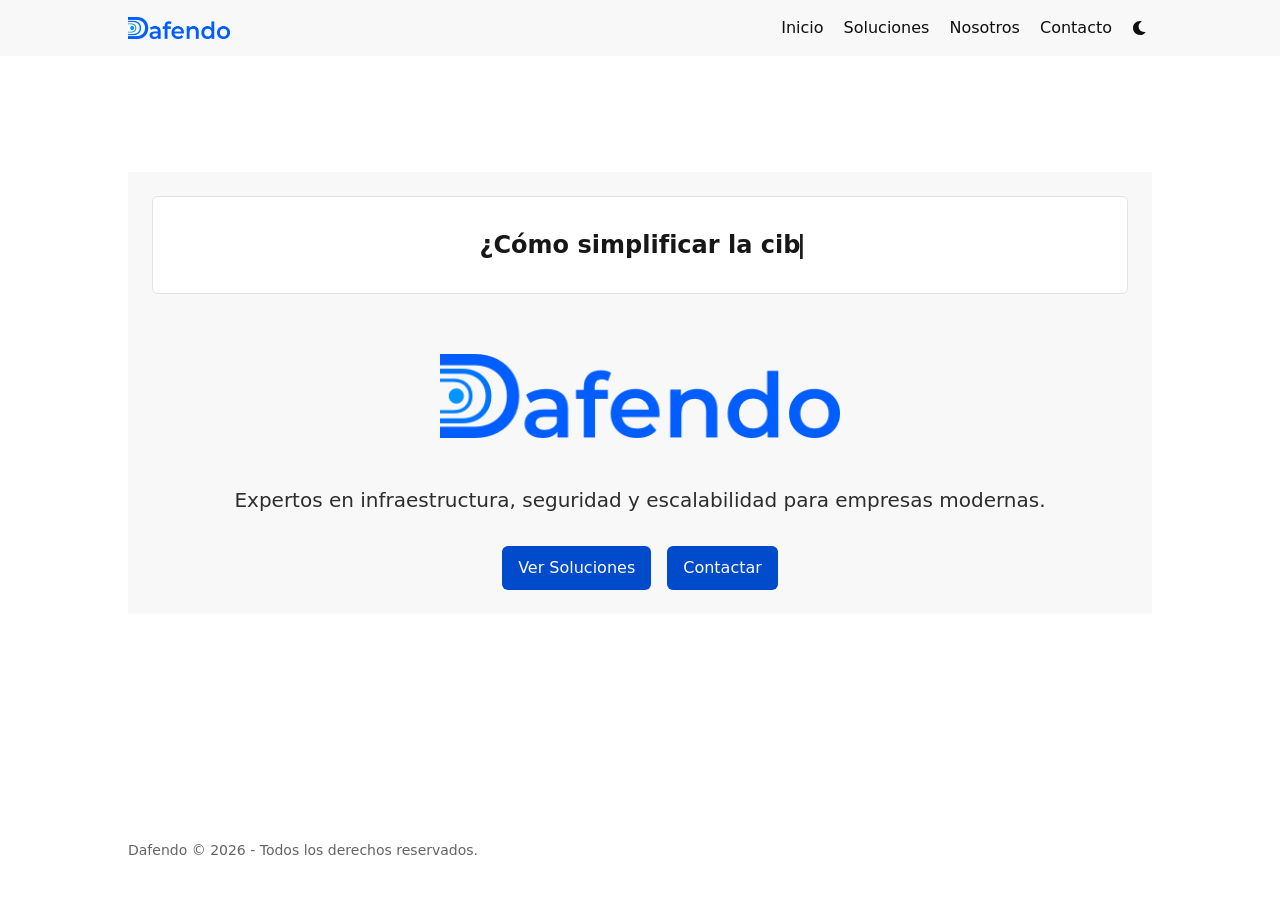
==== commit 2f2145df: "fix card grid" ====
--- a/index.html
+++ b/index.html
@@ -106,8 +106,8 @@
   <link
     type="text/css"
     rel="stylesheet"
-    href="/css/main.bundle.min.7e76ea147095a907bd791df6318e15aa629914851449139afc49b2022f5f1537825fc8db4890219f114e03ca4fde0159c0cf0eb0d79a2176791f5c6947c8e555.css"
-    integrity="sha512-fnbqFHCVqQe9eR32MY4VqmKZFIUUSROa/EmyAi9fFTeCX8jbSJAhnxFOA8pP3gFZwM8OsNeaIXZ5H1xpR8jlVQ==">
+    href="/css/main.bundle.min.2985782765d74d110ff83ebc8563df7832128ead1f7a3ebcaf9d8191cf640dd17a5fb4a00439ad3822524bab9aee9454340a6554a600262c16a74b7b3631a72c.css"
+    integrity="sha512-KYV4J2XXTREP&#43;D68hWPfeDISjq0fej68r52Bkc9kDdF6X7SgBDmtOCJSS6ua7pRUNAplVKYAJiwWp0t7NjGnLA==">
 
   
   
--- a/css/main.bundle.min.2985782765d74d110ff83ebc8563df7832128ead1f7a3ebcaf9d8191cf640dd17a5fb4a00439ad3822524bab9aee9454340a6554a600262c16a74b7b3631a72c.css
+++ b/css/main.bundle.min.2985782765d74d110ff83ebc8563df7832128ead1f7a3ebcaf9d8191cf640dd17a5fb4a00439ad3822524bab9aee9454340a6554a600262c16a74b7b3631a72c.css
@@ -0,0 +1,184 @@
+:root{--color-neutral:255, 255, 255;--color-neutral-50:248, 248, 248;--color-neutral-100:241, 241, 241;--color-neutral-200:226, 226, 226;--color-neutral-300:203, 203, 203;--color-neutral-400:188, 188, 188;--color-neutral-500:100, 100, 100;--color-neutral-600:71, 71, 71;--color-neutral-700:45, 45, 45;--color-neutral-800:23, 23, 23;--color-neutral-900:15, 15, 15;--color-primary-50:224, 235, 255;--color-primary-100:204, 222, 255;--color-primary-200:153, 190, 255;--color-primary-300:102, 157, 255;--color-primary-400:51, 125, 255;--color-primary-500:0, 92, 255;--color-primary-600:0, 74, 204;--color-primary-700:0, 55, 153;--color-primary-800:0, 37, 102;--color-primary-900:0, 28, 77;--color-secondary-50:225, 244, 238;--color-secondary-100:182, 227, 212;--color-secondary-200:135, 209, 184;--color-secondary-300:88, 190, 157;--color-secondary-400:55, 175, 137;--color-secondary-500:32, 160, 119;--color-secondary-600:28, 146, 107;--color-secondary-700:22, 130, 92;--color-secondary-800:12, 114, 79;--color-secondary-900:0, 86, 52}/*!tailwindcss v4.3.0 | MIT License | https://tailwindcss.com*//*!Blowfish | MIT License | https://github.com/nunocoracao/blowfish*/@layer properties;@layer theme,base,components,utilities;@layer theme{:root,:host{--font-sans:ui-sans-serif, system-ui, sans-serif, "Apple Color Emoji",
+      "Segoe UI Emoji", "Segoe UI Symbol", "Noto Color Emoji";--font-mono:ui-monospace, SFMono-Regular, Menlo, Monaco, Consolas, "Liberation Mono",
+      "Courier New", monospace;--spacing:0.25rem;--container-2xs:18rem;--container-md:28rem;--container-xl:36rem;--container-3xl:48rem;--container-7xl:80rem;--text-xs:0.75rem;--text-xs--line-height:calc(1 / 0.75);--text-sm:0.875rem;--text-sm--line-height:calc(1.25 / 0.875);--text-base:1rem;--text-base--line-height:calc(1.5 / 1);--text-lg:1.125rem;--text-lg--line-height:calc(1.75 / 1.125);--text-xl:1.25rem;--text-xl--line-height:calc(1.75 / 1.25);--text-2xl:1.5rem;--text-2xl--line-height:calc(2 / 1.5);--text-4xl:2.25rem;--text-4xl--line-height:calc(2.5 / 2.25);--font-weight-light:300;--font-weight-normal:400;--font-weight-medium:500;--font-weight-semibold:600;--font-weight-bold:700;--font-weight-extrabold:800;--tracking-tight:-0.025em;--tracking-normal:0em;--leading-snug:1.375;--leading-relaxed:1.625;--radius-md:0.375rem;--radius-lg:0.5rem;--radius-xl:0.75rem;--radius-2xl:1rem;--ease-in:cubic-bezier(0.4, 0, 1, 1);--ease-out:cubic-bezier(0, 0, 0.2, 1);--ease-in-out:cubic-bezier(0.4, 0, 0.2, 1);--animate-pulse:pulse 2s cubic-bezier(0.4, 0, 0.6, 1) infinite;--blur-sm:8px;--blur-xl:24px;--blur-2xl:40px;--aspect-video:16 / 9;--default-transition-duration:150ms;--default-transition-timing-function:cubic-bezier(0.4, 0, 0.2, 1);--default-font-family:var(--font-sans);--default-mono-font-family:var(--font-mono)}}@layer base{*,::after,::before,::backdrop,::file-selector-button{box-sizing:border-box;margin:0;padding:0;border:0 solid}html,:host{line-height:1.5;-webkit-text-size-adjust:100%;tab-size:4;font-family:var(--default-font-family,ui-sans-serif,system-ui,sans-serif,"Apple Color Emoji","Segoe UI Emoji","Segoe UI Symbol","Noto Color Emoji");font-feature-settings:var(--default-font-feature-settings,normal);font-variation-settings:var(--default-font-variation-settings,normal);-webkit-tap-highlight-color:transparent}hr{height:0;color:inherit;border-top-width:1px}abbr:where([title]){-webkit-text-decoration:underline dotted;text-decoration:underline dotted}h1,h2,h3,h4,h5,h6{font-size:inherit;font-weight:inherit}a{color:inherit;-webkit-text-decoration:inherit;text-decoration:inherit}b,strong{font-weight:bolder}code,kbd,samp,pre{font-family:var(--default-mono-font-family,ui-monospace,SFMono-Regular,Menlo,Monaco,Consolas,"Liberation Mono","Courier New",monospace);font-feature-settings:var(--default-mono-font-feature-settings,normal);font-variation-settings:var(--default-mono-font-variation-settings,normal);font-size:1em}small{font-size:80%}sub,sup{font-size:75%;line-height:0;position:relative;vertical-align:baseline}sub{bottom:-.25em}sup{top:-.5em}table{text-indent:0;border-color:inherit;border-collapse:collapse}:-moz-focusring{outline:auto}progress{vertical-align:baseline}summary{display:list-item}ol,ul,menu{list-style:none}img,svg,video,canvas,audio,iframe,embed,object{display:block;vertical-align:middle}img,video{max-width:100%;height:auto}button,input,select,optgroup,textarea,::file-selector-button{font:inherit;font-feature-settings:inherit;font-variation-settings:inherit;letter-spacing:inherit;color:inherit;border-radius:0;background-color:initial;opacity:1}:where(select:is([multiple],[size])) optgroup{font-weight:bolder}:where(select:is([multiple],[size])) optgroup option{padding-inline-start:20px}::file-selector-button{margin-inline-end:4px}::placeholder{opacity:1}@supports(not (-webkit-appearance:-apple-pay-button)) or (contain-intrinsic-size:1px){::placeholder{color:currentcolor;@supports(color:color-mix(in lab,red,red)){color: color-mix(in oklab,currentcolor 50%,transparent);}}}textarea{resize:vertical}::-webkit-search-decoration{-webkit-appearance:none}::-webkit-date-and-time-value{min-height:1lh;text-align:inherit}::-webkit-datetime-edit{display:inline-flex}::-webkit-datetime-edit-fields-wrapper{padding:0}::-webkit-datetime-edit,::-webkit-datetime-edit-year-field,::-webkit-datetime-edit-month-field,::-webkit-datetime-edit-day-field,::-webkit-datetime-edit-hour-field,::-webkit-datetime-edit-minute-field,::-webkit-datetime-edit-second-field,::-webkit-datetime-edit-millisecond-field,::-webkit-datetime-edit-meridiem-field{padding-block:0}::-webkit-calendar-picker-indicator{line-height:1}:-moz-ui-invalid{box-shadow:none}button,input:where([type=button],[type=reset],[type=submit]),::file-selector-button{appearance:button}::-webkit-inner-spin-button,::-webkit-outer-spin-button{height:auto}[hidden]:where(:not([hidden=until-found])){display:none!important}}@layer utilities{.\@container{container-type:inline-size}.pointer-events-auto{pointer-events:auto}.pointer-events-none{pointer-events:none}.\!visible{visibility:visible!important}.collapse{visibility:collapse}.invisible{visibility:hidden}.visible{visibility:visible}.sr-only{position:absolute;width:1px;height:1px;padding:0;margin:-1px;overflow:hidden;clip-path:inset(50%);white-space:nowrap;border-width:0}.\!absolute{position:absolute!important}.absolute{position:absolute}.fixed{position:fixed}.relative{position:relative}.static{position:static}.sticky{position:sticky}.inset-0{inset:calc(var(--spacing) * 0)}.inset-x-0{inset-inline:calc(var(--spacing) * 0)}.-start-6{inset-inline-start:calc(var(--spacing) * -6)}.start-\[calc\(max\(-50vw\,-800px\)\+50\%\)\]{inset-inline-start:calc(max(-50vw,-800px) + 50%)}.end-6{inset-inline-end:calc(var(--spacing) * 6)}.end-8{inset-inline-end:calc(var(--spacing) * 8)}.top-0{top:calc(var(--spacing) * 0)}.top-1\/2{top:calc(1/2 * 100%)}.top-5{top:calc(var(--spacing) * 5)}.top-20{top:calc(var(--spacing) * 20)}.top-full{top:100%}.right-0{right:calc(var(--spacing) * 0)}.bottom-0{bottom:calc(var(--spacing) * 0)}.bottom-6{bottom:calc(var(--spacing) * 6)}.bottom-24{bottom:calc(var(--spacing) * 24)}.left-0{left:calc(var(--spacing) * 0)}.left-1\/2{left:calc(1/2 * 100%)}.-z-10{z-index:calc(10 * -1)}.z-2{z-index:2}.z-10{z-index:10}.z-50{z-index:50}.z-80{z-index:80}.z-100{z-index:100}.z-500{z-index:500}.z-\[1\]{z-index:1}.z-\[999\]{z-index:999}.z-\[1040\]{z-index:1040}.z-\[1070\]{z-index:1070}.z-\[1080\]{z-index:1080}.order-first{order:-9999}.float-left{float:left}.container{width:100%;@media(width >= 640px){max-width: 640px;}@media(width >= 853px){max-width: 853px;}@media(width >= 1024px){max-width: 1024px;}@media(width >= 1280px){max-width: 1280px;}@media(width >= 1536px){max-width: 1536px;}}.\!-m-px{margin:-1px!important}.m-0{margin:calc(var(--spacing) * 0)}.m-1{margin:calc(var(--spacing) * 1)}.m-2{margin:calc(var(--spacing) * 2)}.m-300{margin:calc(var(--spacing) * 300)}.m-auto{margin:auto}.-mx-2{margin-inline:calc(var(--spacing) * -2)}.mx-1{margin-inline:calc(var(--spacing) * 1)}.mx-\[3px\]{margin-inline:3px}.mx-\[15\%\]{margin-inline:15%}.mx-auto{margin-inline:auto}.my-0{margin-block:calc(var(--spacing) * 0)}.my-3{margin-block:calc(var(--spacing) * 3)}.-ms-5{margin-inline-start:calc(var(--spacing) * -5)}.ms-0{margin-inline-start:calc(var(--spacing) * 0)}.ms-2{margin-inline-start:calc(var(--spacing) * 2)}.ms-6{margin-inline-start:calc(var(--spacing) * 6)}.ms-7{margin-inline-start:calc(var(--spacing) * 7)}.ms-auto{margin-inline-start:auto}.-me-48{margin-inline-end:calc(var(--spacing) * -48)}.me-1{margin-inline-end:calc(var(--spacing) * 1)}.me-2{margin-inline-end:calc(var(--spacing) * 2)}.me-4{margin-inline-end:calc(var(--spacing) * 4)}.me-6{margin-inline-end:calc(var(--spacing) * 6)}.prose{color:var(--tw-prose-body);max-width:65ch; :where(p):not(:where([class~="not-prose"],[class~="not-prose"] *)) { margin-top: 1.25em; margin-bottom: 1.25em; } :where([class~="lead"]):not(:where([class~="not-prose"],[class~="not-prose"] *)) { color: var(--tw-prose-lead); font-size: 1.25em; line-height: 1.6; margin-top: 1.2em; margin-bottom: 1.2em; } :where(a):not(:where([class~="not-prose"],[class~="not-prose"] *)) { color: var(--tw-prose-links); text-decoration: none; font-weight: 500; text-decoration-color: rgba(var(--color-primary-300), 1); &:hover { color: rgba(var(--color-primary-600), 1); text-decoration: none; border-radius: 0.09rem; } } :where(strong):not(:where([class~="not-prose"],[class~="not-prose"] *)) { color: var(--tw-prose-bold); font-weight: 600; } :where(a strong):not(:where([class~="not-prose"],[class~="not-prose"] *)) { color: inherit; } :where(blockquote strong):not(:where([class~="not-prose"],[class~="not-prose"] *)) { color: inherit; } :where(thead th strong):not(:where([class~="not-prose"],[class~="not-prose"] *)) { color: inherit; } :where(ol):not(:where([class~="not-prose"],[class~="not-prose"] *)) { list-style-type: decimal; margin-top: 1.25em; margin-bottom: 1.25em; padding-inline-start: 1.625em; } :where(ol[type="A"]):not(:where([class~="not-prose"],[class~="not-prose"] *)) { list-style-type: upper-alpha; } :where(ol[type="a"]):not(:where([class~="not-prose"],[class~="not-prose"] *)) { list-style-type: lower-alpha; } :where(ol[type="A" s]):not(:where([class~="not-prose"],[class~="not-prose"] *)) { list-style-type: upper-alpha; } :where(ol[type="a" s]):not(:where([class~="not-prose"],[class~="not-prose"] *)) { list-style-type: lower-alpha; } :where(ol[type="I"]):not(:where([class~="not-prose"],[class~="not-prose"] *)) { list-style-type: upper-roman; } :where(ol[type="i"]):not(:where([class~="not-prose"],[class~="not-prose"] *)) { list-style-type: lower-roman; } :where(ol[type="I" s]):not(:where([class~="not-prose"],[class~="not-prose"] *)) { list-style-type: upper-roman; } :where(ol[type="i" s]):not(:where([class~="not-prose"],[class~="not-prose"] *)) { list-style-type: lower-roman; } :where(ol[type="1"]):not(:where([class~="not-prose"],[class~="not-prose"] *)) { list-style-type: decimal; } :where(ul):not(:where([class~="not-prose"],[class~="not-prose"] *)) { list-style-type: disc; margin-top: 1.25em; margin-bottom: 1.25em; padding-inline-start: 1.625em; } :where(ol > li):not(:where([class~="not-prose"],[class~="not-prose"] *))::marker { font-weight: 400; color: var(--tw-prose-counters); } :where(ul > li):not(:where([class~="not-prose"],[class~="not-prose"] *))::marker { color: var(--tw-prose-bullets); } :where(dt):not(:where([class~="not-prose"],[class~="not-prose"] *)) { color: var(--tw-prose-headings); font-weight: 600; margin-top: 1.25em; } :where(hr):not(:where([class~="not-prose"],[class~="not-prose"] *)) { border-color: var(--tw-prose-hr); border-top-width: 1px; margin-top: 3em; margin-bottom: 3em; border: 0.8px solid rgba(var(--color-neutral-300), 1); } :where(blockquote):not(:where([class~="not-prose"],[class~="not-prose"] *)) { font-weight: 500; font-style: italic; color: var(--tw-prose-quotes); border-inline-start-width: 0.25rem; border-inline-start-color: var(--tw-prose-quote-borders); quotes: "\201C""\201D""\2018""\2019"; margin-top: 1.6em; margin-bottom: 1.6em; padding-inline-start: 1em; } :where(blockquote p:first-of-type):not(:where([class~="not-prose"],[class~="not-prose"] *))::before { content: open-quote; } :where(blockquote p:last-of-type):not(:where([class~="not-prose"],[class~="not-prose"] *))::after { content: close-quote; } :where(h1):not(:where([class~="not-prose"],[class~="not-prose"] *)) { color: var(--tw-prose-headings); font-weight: 800; font-size: 2.25em; margin-top: 0; margin-bottom: 0.8888889em; line-height: 1.1111111; } :where(h1 strong):not(:where([class~="not-prose"],[class~="not-prose"] *)) { font-weight: 900; color: inherit; } :where(h2):not(:where([class~="not-prose"],[class~="not-prose"] *)) { color: var(--tw-prose-headings); font-weight: 700; font-size: 1.5em; margin-top: 2em; margin-bottom: 1em; line-height: 1.3333333; } :where(h2 strong):not(:where([class~="not-prose"],[class~="not-prose"] *)) { font-weight: 800; color: inherit; } :where(h3):not(:where([class~="not-prose"],[class~="not-prose"] *)) { color: var(--tw-prose-headings); font-weight: 600; font-size: 1.25em; margin-top: 1.6em; margin-bottom: 0.6em; line-height: 1.6; } :where(h3 strong):not(:where([class~="not-prose"],[class~="not-prose"] *)) { font-weight: 700; color: inherit; } :where(h4):not(:where([class~="not-prose"],[class~="not-prose"] *)) { color: var(--tw-prose-headings); font-weight: 600; margin-top: 1.5em; margin-bottom: 0.5em; line-height: 1.5; } :where(h4 strong):not(:where([class~="not-prose"],[class~="not-prose"] *)) { font-weight: 700; color: inherit; } :where(img):not(:where([class~="not-prose"],[class~="not-prose"] *)) { margin-top: 2em; margin-bottom: 2em; } :where(picture):not(:where([class~="not-prose"],[class~="not-prose"] *)) { display: block; margin-top: 2em; margin-bottom: 2em; } :where(video):not(:where([class~="not-prose"],[class~="not-prose"] *)) { margin-top: 2em; margin-bottom: 2em; } :where(kbd):not(:where([class~="not-prose"],[class~="not-prose"] *)) { font-weight: 600; font-family: inherit; color: var(--tw-prose-kbd); box-shadow: 0 0 0 1px var(--tw-prose-kbd-shadows), 0 3px 0 var(--tw-prose-kbd-shadows); font-size: 0.9rem; border-radius: 0.25rem; padding-top: 0.1875em; padding-inline-end: 0.375em; padding-bottom: 0.1875em; padding-inline-start: 0.375em; background-color: rgba(var(--color-neutral-200), 1); padding: 0.1rem 0.4rem; } :where(code):not(:where([class~="not-prose"],[class~="not-prose"] *)) { color: var(--tw-prose-code); font-weight: 600; font-size: 0.875em; padding-top: 3px; padding-bottom: 3px; padding-left: 5px; padding-right: 5px; border-radius: 0.25rem; } :where(code):not(:where([class~="not-prose"],[class~="not-prose"] *))::before { content: "`"; display: none; } :where(code):not(:where([class~="not-prose"],[class~="not-prose"] *))::after { content: "`"; display: none; } :where(a code):not(:where([class~="not-prose"],[class~="not-prose"] *)) { color: var(--tw-prose-code); } :where(h1 code):not(:where([class~="not-prose"],[class~="not-prose"] *)) { color: inherit; } :where(h2 code):not(:where([class~="not-prose"],[class~="not-prose"] *)) { color: inherit; font-size: 0.875em; } :where(h3 code):not(:where([class~="not-prose"],[class~="not-prose"] *)) { color: inherit; font-size: 0.9em; } :where(h4 code):not(:where([class~="not-prose"],[class~="not-prose"] *)) { color: inherit; } :where(blockquote code):not(:where([class~="not-prose"],[class~="not-prose"] *)) { color: inherit; } :where(thead th code):not(:where([class~="not-prose"],[class~="not-prose"] *)) { color: inherit; } :where(pre):not(:where([class~="not-prose"],[class~="not-prose"] *)) { color: var(--tw-prose-pre-code); background-color: var(--tw-prose-pre-bg); overflow-x: auto; font-weight: 400; font-size: 0.875em; line-height: 1.7142857; margin-top: 1.7142857em; margin-bottom: 1.7142857em; border-radius: 0.375rem; padding-top: 0.8571429em; padding-inline-end: 1.1428571em; padding-bottom: 0.8571429em; padding-inline-start: 1.1428571em; } :where(pre code):not(:where([class~="not-prose"],[class~="not-prose"] *)) { background-color: transparent; border-width: 0; border-radius: 0; padding: 0; font-weight: inherit; color: inherit; font-size: inherit; font-family: inherit; line-height: inherit; } :where(pre code):not(:where([class~="not-prose"],[class~="not-prose"] *))::before { content: none; } :where(pre code):not(:where([class~="not-prose"],[class~="not-prose"] *))::after { content: none; } :where(table):not(:where([class~="not-prose"],[class~="not-prose"] *)) { width: 100%; table-layout: auto; margin-top: 2em; margin-bottom: 2em; font-size: 0.875em; line-height: 1.7142857; } :where(thead):not(:where([class~="not-prose"],[class~="not-prose"] *)) { border-bottom-width: 1px; border-bottom-color: var(--tw-prose-th-borders); } :where(thead th):not(:where([class~="not-prose"],[class~="not-prose"] *)) { color: var(--tw-prose-headings); font-weight: 600; vertical-align: bottom; padding-inline-end: 0.5714286em; padding-bottom: 0.5714286em; padding-inline-start: 0.5714286em; } :where(tbody tr):not(:where([class~="not-prose"],[class~="not-prose"] *)) { border-bottom-width: 1px; border-bottom-color: var(--tw-prose-td-borders); } :where(tbody tr:last-child):not(:where([class~="not-prose"],[class~="not-prose"] *)) { border-bottom-width: 0; } :where(tbody td):not(:where([class~="not-prose"],[class~="not-prose"] *)) { vertical-align: baseline; } :where(tfoot):not(:where([class~="not-prose"],[class~="not-prose"] *)) { border-top-width: 1px; border-top-color: var(--tw-prose-th-borders); } :where(tfoot td):not(:where([class~="not-prose"],[class~="not-prose"] *)) { vertical-align: top; } :where(th, td):not(:where([class~="not-prose"],[class~="not-prose"] *)) { text-align: start; } :where(figure > *):not(:where([class~="not-prose"],[class~="not-prose"] *)) { margin-top: 0; margin-bottom: 0; } :where(figcaption):not(:where([class~="not-prose"],[class~="not-prose"] *)) { color: var(--tw-prose-captions); font-size: 0.875em; line-height: 1.4285714; margin-top: 0.8571429em; } --tw-prose-body: rgba(var(--color-neutral-700), 1);--tw-prose-headings:rgba(var(--color-neutral-800), 1);--tw-prose-lead:rgba(var(--color-neutral-500), 1);--tw-prose-links:rgba(var(--color-primary-600), 1);--tw-prose-bold:inherit;--tw-prose-counters:rgba(var(--color-neutral-800), 1);--tw-prose-bullets:rgba(var(--color-neutral-500), 1);--tw-prose-hr:oklch(92.8% 0.006 264.531);--tw-prose-quotes:rgba(var(--color-neutral-700), 1);--tw-prose-quote-borders:rgba(var(--color-primary-500), 1);--tw-prose-captions:rgba(var(--color-neutral-500), 1);--tw-prose-kbd:oklch(21% 0.034 264.665);--tw-prose-kbd-shadows:color-mix(in oklab, oklch(21% 0.034 264.665) 10%, transparent);--tw-prose-code:rgba(var(--color-secondary-700), 1);--tw-prose-pre-code:rgba(var(--color-neutral-700), 1);--tw-prose-pre-bg:rgba(var(--color-neutral-50), 1);--tw-prose-th-borders:rgba(var(--color-neutral-500), 1);--tw-prose-td-borders:rgba(var(--color-neutral-300), 1);--tw-prose-invert-body:rgba(var(--color-neutral-300), 1);--tw-prose-invert-headings:rgba(var(--color-neutral-50), 1);--tw-prose-invert-lead:rgba(var(--color-neutral-500), 1);--tw-prose-invert-links:rgba(var(--color-primary-400), 1);--tw-prose-invert-bold:rgba(var(--color-neutral), 1);--tw-prose-invert-counters:rgba(var(--color-neutral-400), 1);--tw-prose-invert-bullets:rgba(var(--color-neutral-600), 1);--tw-prose-invert-hr:oklch(37.3% 0.034 259.733);--tw-prose-invert-quotes:rgba(var(--color-neutral-200), 1);--tw-prose-invert-quote-borders:rgba(var(--color-primary-600), 1);--tw-prose-invert-captions:rgba(var(--color-neutral-400), 1);--tw-prose-invert-kbd:#fff;--tw-prose-invert-kbd-shadows:rgb(255 255 255 / 10%);--tw-prose-invert-code:rgba(var(--color-secondary-400), 1);--tw-prose-invert-pre-code:rgba(var(--color-neutral-200), 1);--tw-prose-invert-pre-bg:rgba(var(--color-neutral-700), 1);--tw-prose-invert-th-borders:rgba(var(--color-neutral-500), 1);--tw-prose-invert-td-borders:rgba(var(--color-neutral-700), 1);font-size:1rem;line-height:1.75; :where(picture > img):not(:where([class~="not-prose"],[class~="not-prose"] *)) { margin-top: 0; margin-bottom: 0; } :where(li):not(:where([class~="not-prose"],[class~="not-prose"] *)) { margin-top: 0.5em; margin-bottom: 0.5em; } :where(ol > li):not(:where([class~="not-prose"],[class~="not-prose"] *)) { padding-inline-start: 0.375em; } :where(ul > li):not(:where([class~="not-prose"],[class~="not-prose"] *)) { padding-inline-start: 0.375em; } :where(.prose > ul > li p):not(:where([class~="not-prose"],[class~="not-prose"] *)) { margin-top: 0.75em; margin-bottom: 0.75em; } :where(.prose > ul > li > p:first-child):not(:where([class~="not-prose"],[class~="not-prose"] *)) { margin-top: 1.25em; } :where(.prose > ul > li > p:last-child):not(:where([class~="not-prose"],[class~="not-prose"] *)) { margin-bottom: 1.25em; } :where(.prose > ol > li > p:first-child):not(:where([class~="not-prose"],[class~="not-prose"] *)) { margin-top: 1.25em; } :where(.prose > ol > li > p:last-child):not(:where([class~="not-prose"],[class~="not-prose"] *)) { margin-bottom: 1.25em; } :where(ul ul, ul ol, ol ul, ol ol):not(:where([class~="not-prose"],[class~="not-prose"] *)) { margin-top: 0.75em; margin-bottom: 0.75em; } :where(dl):not(:where([class~="not-prose"],[class~="not-prose"] *)) { margin-top: 1.25em; margin-bottom: 1.25em; } :where(dd):not(:where([class~="not-prose"],[class~="not-prose"] *)) { margin-top: 0.5em; padding-inline-start: 1.625em; } :where(hr + *):not(:where([class~="not-prose"],[class~="not-prose"] *)) { margin-top: 0; } :where(h2 + *):not(:where([class~="not-prose"],[class~="not-prose"] *)) { margin-top: 0; } :where(h3 + *):not(:where([class~="not-prose"],[class~="not-prose"] *)) { margin-top: 0; } :where(h4 + *):not(:where([class~="not-prose"],[class~="not-prose"] *)) { margin-top: 0; } :where(thead th:first-child):not(:where([class~="not-prose"],[class~="not-prose"] *)) { padding-inline-start: 0; } :where(thead th:last-child):not(:where([class~="not-prose"],[class~="not-prose"] *)) { padding-inline-end: 0; } :where(tbody td, tfoot td):not(:where([class~="not-prose"],[class~="not-prose"] *)) { padding-top: 0.5714286em; padding-inline-end: 0.5714286em; padding-bottom: 0.5714286em; padding-inline-start: 0.5714286em; } :where(tbody td:first-child, tfoot td:first-child):not(:where([class~="not-prose"],[class~="not-prose"] *)) { padding-inline-start: 0; } :where(tbody td:last-child, tfoot td:last-child):not(:where([class~="not-prose"],[class~="not-prose"] *)) { padding-inline-end: 0; } :where(figure):not(:where([class~="not-prose"],[class~="not-prose"] *)) { margin-top: 2em; margin-bottom: 2em; } :where(.prose > :first-child):not(:where([class~="not-prose"],[class~="not-prose"] *)) { margin-top: 0; } :where(.prose > :last-child):not(:where([class~="not-prose"],[class~="not-prose"] *)) { margin-bottom: 0; } :where(mark):not(:where([class~="not-prose"],[class~="not-prose"] *)) { color: rgba(var(--color-neutral-800), 1); background-color: rgba(var(--color-primary-600), 1); padding: 0.1rem 0.2rem; border-radius: 0.25rem; } :where(p):not(:where([class~="not-prose"],[class~="not-prose"] *))::before { display: none; } :where(p):not(:where([class~="not-prose"],[class~="not-prose"] *))::after { display: none; } :where(a.active):not(:where([class~="not-prose"],[class~="not-prose"] *)) { text-decoration-color: rgba(var(--color-primary-600), 1); } :where(p.active):not(:where([class~="not-prose"],[class~="not-prose"] *)) { text-decoration-color: rgba(var(--color-primary-600), 1); }}.\!mt-0{margin-top:calc(var(--spacing) * 0)!important}.-mt-\[2px\]{margin-top:calc(2px * -1)}.-mt-\[15px\]{margin-top:calc(15px * -1)}.mt-0{margin-top:calc(var(--spacing) * 0)}.mt-1{margin-top:calc(var(--spacing) * 1)}.mt-2{margin-top:calc(var(--spacing) * 2)}.mt-3{margin-top:calc(var(--spacing) * 3)}.mt-4{margin-top:calc(var(--spacing) * 4)}.mt-5{margin-top:calc(var(--spacing) * 5)}.mt-6{margin-top:calc(var(--spacing) * 6)}.mt-8{margin-top:calc(var(--spacing) * 8)}.mt-10{margin-top:calc(var(--spacing) * 10)}.mt-12{margin-top:calc(var(--spacing) * 12)}.mt-16{margin-top:calc(var(--spacing) * 16)}.mt-20{margin-top:calc(var(--spacing) * 20)}.mt-\[0\.5rem\]{margin-top:.5rem}.-mr-\[100\%\]{margin-right:calc(100% * -1)}.mr-0{margin-right:calc(var(--spacing) * 0)}.mr-1{margin-right:calc(var(--spacing) * 1)}.mr-2{margin-right:calc(var(--spacing) * 2)}.mr-3{margin-right:calc(var(--spacing) * 3)}.mr-5{margin-right:calc(var(--spacing) * 5)}.\!mb-0{margin-bottom:calc(var(--spacing) * 0)!important}.\!mb-9{margin-bottom:calc(var(--spacing) * 9)!important}.-mb-1{margin-bottom:calc(var(--spacing) * -1)}.mb-0{margin-bottom:calc(var(--spacing) * 0)}.mb-1{margin-bottom:calc(var(--spacing) * 1)}.mb-2{margin-bottom:calc(var(--spacing) * 2)}.mb-3{margin-bottom:calc(var(--spacing) * 3)}.mb-5{margin-bottom:calc(var(--spacing) * 5)}.mb-6{margin-bottom:calc(var(--spacing) * 6)}.mb-8{margin-bottom:calc(var(--spacing) * 8)}.mb-10{margin-bottom:calc(var(--spacing) * 10)}.mb-12{margin-bottom:calc(var(--spacing) * 12)}.mb-16{margin-bottom:calc(var(--spacing) * 16)}.mb-20{margin-bottom:calc(var(--spacing) * 20)}.mb-\[2px\]{margin-bottom:2px}.ml-0{margin-left:calc(var(--spacing) * 0)}.ml-2{margin-left:calc(var(--spacing) * 2)}.box-border{box-sizing:border-box}.box-content{box-sizing:content-box}.scrollbar{&::-webkit-scrollbar-track{background-color:var(--scrollbar-track);border-radius:var(--scrollbar-track-radius)}&::-webkit-scrollbar-thumb{background-color:var(--scrollbar-thumb);border-radius:var(--scrollbar-thumb-radius)}&::-webkit-scrollbar-corner{background-color:var(--scrollbar-corner);border-radius:var(--scrollbar-corner-radius)}@supports(-moz-appearance:none){scrollbar-width: auto; scrollbar-color: var(--scrollbar-thumb,initial) var(--scrollbar-track,initial);}&::-webkit-scrollbar{display:block;width:var(--scrollbar-width,16px);height:var(--scrollbar-height,16px)}}.line-clamp-3{overflow:hidden;display:-webkit-box;-webkit-box-orient:vertical;-webkit-line-clamp:3}.line-clamp-5{overflow:hidden;display:-webkit-box;-webkit-box-orient:vertical;-webkit-line-clamp:5}.\!block{display:block!important}.block{display:block}.flex{display:flex}.grid{display:grid}.hidden{display:none}.inline{display:inline}.inline-block{display:inline-block}.inline-flex{display:inline-flex}.table{display:table}.table-cell{display:table-cell}.aspect-\[4\/3\]{aspect-ratio:4/3}.aspect-auto{aspect-ratio:auto}.aspect-square{aspect-ratio:1/1}.aspect-video{aspect-ratio:var(--aspect-video)}.size-1{width:calc(var(--spacing) * 1);height:calc(var(--spacing) * 1)}.\!h-px{height:1px!important}.h-0{height:calc(var(--spacing) * 0)}.h-1\/2{height:calc(1/2 * 100%)}.h-3{height:calc(var(--spacing) * 3)}.h-4{height:calc(var(--spacing) * 4)}.h-5{height:calc(var(--spacing) * 5)}.h-6{height:calc(var(--spacing) * 6)}.h-8{height:calc(var(--spacing) * 8)}.h-10{height:calc(var(--spacing) * 10)}.h-12{height:calc(var(--spacing) * 12)}.h-14{height:calc(var(--spacing) * 14)}.h-16{height:calc(var(--spacing) * 16)}.h-24{height:calc(var(--spacing) * 24)}.h-36{height:calc(var(--spacing) * 36)}.h-40{height:calc(var(--spacing) * 40)}.h-48{height:calc(var(--spacing) * 48)}.h-84{height:calc(var(--spacing) * 84)}.h-120{height:calc(var(--spacing) * 120)}.h-\[3px\]{height:3px}.h-\[150px\]{height:150px}.h-\[800px\]{height:800px}.h-\[1000px\]{height:1e3px}.h-auto{height:auto}.h-full{height:100%}.h-screen{height:100vh}.max-h-3{max-height:calc(var(--spacing) * 3)}.max-h-20{max-height:calc(var(--spacing) * 20)}.min-h-0{min-height:calc(var(--spacing) * 0)}.min-h-\[130px\]{min-height:130px}.min-h-\[148px\]{min-height:148px}.min-h-full{min-height:100%}.\!w-px{width:1px!important}.w-0{width:calc(var(--spacing) * 0)}.w-2{width:calc(var(--spacing) * 2)}.w-3{width:calc(var(--spacing) * 3)}.w-4{width:calc(var(--spacing) * 4)}.w-5{width:calc(var(--spacing) * 5)}.w-6{width:calc(var(--spacing) * 6)}.w-8{width:calc(var(--spacing) * 8)}.w-10{width:calc(var(--spacing) * 10)}.w-12{width:calc(var(--spacing) * 12)}.w-16{width:calc(var(--spacing) * 16)}.w-24{width:calc(var(--spacing) * 24)}.w-36{width:calc(var(--spacing) * 36)}.w-80{width:calc(var(--spacing) * 80)}.w-\[15\%\]{width:15%}.w-\[30px\]{width:30px}.w-auto{width:auto}.w-full{width:100%}.w-max{width:max-content}.w-screen{width:100vw}.max-w-3xl{max-width:var(--container-3xl)}.max-w-7xl{max-width:var(--container-7xl)}.max-w-20{max-width:calc(var(--spacing) * 20)}.max-w-48{max-width:calc(var(--spacing) * 48)}.max-w-\[200px\]{max-width:200px}.max-w-\[267px\]{max-width:267px}.max-w-\[1600px\]{max-width:1600px}.max-w-\[calc\(100\%-1rem\)\]{max-width:calc(100% - 1rem)}.max-w-fit{max-width:fit-content}.max-w-full{max-width:100%}.max-w-md{max-width:var(--container-md)}.max-w-prose{max-width:65ch}.max-w-xl{max-width:var(--container-xl)}.min-w-0{min-width:calc(var(--spacing) * 0)}.min-w-\[1\.8rem\]{min-width:1.8rem}.min-w-\[30px\]{min-width:30px}.min-w-\[220px\]{min-width:220px}.min-w-full{min-width:100%}.flex-1{flex:1}.flex-auto{flex:auto}.flex-initial{flex:0 auto}.flex-none{flex:none}.shrink{flex-shrink:1}.shrink-0{flex-shrink:0}.grow{flex-grow:1}.grow-0{flex-grow:0}.basis-auto{flex-basis:auto}.-translate-x-1\/2{--tw-translate-x:calc(calc(1 / 2 * 100%) * -1);translate:var(--tw-translate-x)var(--tw-translate-y)}.-translate-x-full{--tw-translate-x:-100%;translate:var(--tw-translate-x)var(--tw-translate-y)}.translate-x-full{--tw-translate-x:100%;translate:var(--tw-translate-x)var(--tw-translate-y)}.-translate-y-1\/2{--tw-translate-y:calc(calc(1 / 2 * 100%) * -1);translate:var(--tw-translate-x)var(--tw-translate-y)}.-translate-y-8{--tw-translate-y:calc(var(--spacing) * -8);translate:var(--tw-translate-x)var(--tw-translate-y)}.translate-y-0{--tw-translate-y:calc(var(--spacing) * 0);translate:var(--tw-translate-x)var(--tw-translate-y)}.translate-y-4{--tw-translate-y:calc(var(--spacing) * 4);translate:var(--tw-translate-x)var(--tw-translate-y)}.scale-0{--tw-scale-x:0%;--tw-scale-y:0%;--tw-scale-z:0%;scale:var(--tw-scale-x)var(--tw-scale-y)}.scale-100{--tw-scale-x:100%;--tw-scale-y:100%;--tw-scale-z:100%;scale:var(--tw-scale-x)var(--tw-scale-y)}.scale-\[1\.02\]{scale:1.02}.-rotate-90{rotate:calc(90deg * -1)}.transform{transform:var(--tw-rotate-x,)var(--tw-rotate-y,)var(--tw-rotate-z,)var(--tw-skew-x,)var(--tw-skew-y,)}.transform\!{transform:var(--tw-rotate-x,)var(--tw-rotate-y,)var(--tw-rotate-z,)var(--tw-skew-x,)var(--tw-skew-y,)!important}.transform-none{transform:none}.animate-pulse{animation:var(--animate-pulse)}.cursor-default{cursor:default}.cursor-pointer{cursor:pointer}.touch-pan-y{--tw-pan-y:pan-y;touch-action:var(--tw-pan-x,)var(--tw-pan-y,)var(--tw-pinch-zoom,)}.touch-none{touch-action:none}.resize{resize:both}.list-none{list-style-type:none}.appearance-none{appearance:none}.grid-rows-\[0fr\]{grid-template-rows:0fr}.flex-col{flex-direction:column}.flex-row{flex-direction:row}.flex-wrap{flex-wrap:wrap}.items-center{align-items:center}.items-end{align-items:flex-end}.justify-between{justify-content:space-between}.justify-center{justify-content:center}.gap-1{gap:calc(var(--spacing) * 1)}.gap-2{gap:calc(var(--spacing) * 2)}.gap-3{gap:calc(var(--spacing) * 3)}.gap-4{gap:calc(var(--spacing) * 4)}.space-y-2{ :where(& > :not(:last-child)) { --tw-space-y-reverse: 0; margin-block-start: calc(calc(var(--spacing) * 2) * var(--tw-space-y-reverse)); margin-block-end: calc(calc(var(--spacing) * 2) * calc(1 - var(--tw-space-y-reverse))); }}.space-y-3{ :where(& > :not(:last-child)) { --tw-space-y-reverse: 0; margin-block-start: calc(calc(var(--spacing) * 3) * var(--tw-space-y-reverse)); margin-block-end: calc(calc(var(--spacing) * 3) * calc(1 - var(--tw-space-y-reverse))); }}.space-y-5{ :where(& > :not(:last-child)) { --tw-space-y-reverse: 0; margin-block-start: calc(calc(var(--spacing) * 5) * var(--tw-space-y-reverse)); margin-block-end: calc(calc(var(--spacing) * 5) * calc(1 - var(--tw-space-y-reverse))); }}.space-y-6{ :where(& > :not(:last-child)) { --tw-space-y-reverse: 0; margin-block-start: calc(calc(var(--spacing) * 6) * var(--tw-space-y-reverse)); margin-block-end: calc(calc(var(--spacing) * 6) * calc(1 - var(--tw-space-y-reverse))); }}.space-y-10{ :where(& > :not(:last-child)) { --tw-space-y-reverse: 0; margin-block-start: calc(calc(var(--spacing) * 10) * var(--tw-space-y-reverse)); margin-block-end: calc(calc(var(--spacing) * 10) * calc(1 - var(--tw-space-y-reverse))); }}.gap-x-5{column-gap:calc(var(--spacing) * 5)}.gap-x-6{column-gap:calc(var(--spacing) * 6)}.space-x-2{ :where(& > :not(:last-child)) { --tw-space-x-reverse: 0; margin-inline-start: calc(calc(var(--spacing) * 2) * var(--tw-space-x-reverse)); margin-inline-end: calc(calc(var(--spacing) * 2) * calc(1 - var(--tw-space-x-reverse))); }}.space-x-3{ :where(& > :not(:last-child)) { --tw-space-x-reverse: 0; margin-inline-start: calc(calc(var(--spacing) * 3) * var(--tw-space-x-reverse)); margin-inline-end: calc(calc(var(--spacing) * 3) * calc(1 - var(--tw-space-x-reverse))); }}.space-x-5{ :where(& > :not(:last-child)) { --tw-space-x-reverse: 0; margin-inline-start: calc(calc(var(--spacing) * 5) * var(--tw-space-x-reverse)); margin-inline-end: calc(calc(var(--spacing) * 5) * calc(1 - var(--tw-space-x-reverse))); }}.place-self-center{place-self:center}.self-center{align-self:center}.truncate{overflow:hidden;text-overflow:ellipsis;white-space:nowrap}.\!overflow-hidden{overflow:hidden!important}.overflow-auto{overflow:auto}.overflow-hidden{overflow:hidden}.overflow-scroll{overflow:scroll}.overflow-visible{overflow:visible}.overflow-x-auto{overflow-x:auto}.overflow-y-auto{overflow-y:auto}.overscroll-contain{overscroll-behavior:contain}.scroll-smooth{scroll-behavior:smooth}.\!rounded-md{border-radius:var(--radius-md)!important}.rounded{border-radius:.25rem}.rounded-2xl{border-radius:var(--radius-2xl)}.rounded-\[50\%\]{border-radius:50%}.rounded-full{border-radius:calc(infinity * 1px)}.rounded-lg{border-radius:var(--radius-lg)}.rounded-md{border-radius:var(--radius-md)}.rounded-xl{border-radius:var(--radius-xl)}.rounded-s-\[0\.25rem\]{border-start-start-radius:.25rem;border-end-start-radius:.25rem}.rounded-e-\[0\.25rem\]{border-start-end-radius:.25rem;border-end-end-radius:.25rem}.rounded-t-lg{border-top-left-radius:var(--radius-lg);border-top-right-radius:var(--radius-lg)}.rounded-t-md{border-top-left-radius:var(--radius-md);border-top-right-radius:var(--radius-md)}.rounded-b-lg{border-bottom-right-radius:var(--radius-lg);border-bottom-left-radius:var(--radius-lg)}.\!border-0{border-style:var(--tw-border-style)!important;border-width:0!important}.border{border-style:var(--tw-border-style);border-width:1px}.border-0{border-style:var(--tw-border-style);border-width:0}.border-2{border-style:var(--tw-border-style);border-width:2px}.border-y-\[10px\]{border-block-style:var(--tw-border-style);border-block-width:10px}.border-s-0{border-inline-start-style:var(--tw-border-style);border-inline-start-width:0}.border-s-1{border-inline-start-style:var(--tw-border-style);border-inline-start-width:1px}.border-s-2{border-inline-start-style:var(--tw-border-style);border-inline-start-width:2px}.border-s-\[0\.125rem\]{border-inline-start-style:var(--tw-border-style);border-inline-start-width:.125rem}.border-e-0{border-inline-end-style:var(--tw-border-style);border-inline-end-width:0}.border-t{border-top-style:var(--tw-border-style);border-top-width:1px}.border-b-2{border-bottom-style:var(--tw-border-style);border-bottom-width:2px}.border-l-4{border-left-style:var(--tw-border-style);border-left-width:4px}.border-dotted{--tw-border-style:dotted;border-style:dotted}.border-none{--tw-border-style:none;border-style:none}.border-solid{--tw-border-style:solid;border-style:solid}.border-neutral-100{border-color:rgba(var(--color-neutral-100),1)}.border-neutral-200{border-color:rgba(var(--color-neutral-200),1)}.border-neutral-300{border-color:rgba(var(--color-neutral-300),1)}.border-primary-400{border-color:rgba(var(--color-primary-400),1)}.border-primary-500{border-color:rgba(var(--color-primary-500),1)}.border-secondary-400{border-color:rgba(var(--color-secondary-400),1)}.border-secondary-500{border-color:rgba(var(--color-secondary-500),1)}.border-transparent{border-color:transparent}.prose-invert{--tw-prose-body:var(--tw-prose-invert-body);--tw-prose-headings:var(--tw-prose-invert-headings);--tw-prose-lead:var(--tw-prose-invert-lead);--tw-prose-links:var(--tw-prose-invert-links);--tw-prose-bold:var(--tw-prose-invert-bold);--tw-prose-counters:var(--tw-prose-invert-counters);--tw-prose-bullets:var(--tw-prose-invert-bullets);--tw-prose-hr:var(--tw-prose-invert-hr);--tw-prose-quotes:var(--tw-prose-invert-quotes);--tw-prose-quote-borders:var(--tw-prose-invert-quote-borders);--tw-prose-captions:var(--tw-prose-invert-captions);--tw-prose-kbd:var(--tw-prose-invert-kbd);--tw-prose-kbd-shadows:var(--tw-prose-invert-kbd-shadows);--tw-prose-code:var(--tw-prose-invert-code);--tw-prose-pre-code:var(--tw-prose-invert-pre-code);--tw-prose-pre-bg:var(--tw-prose-invert-pre-bg);--tw-prose-th-borders:var(--tw-prose-invert-th-borders);--tw-prose-td-borders:var(--tw-prose-invert-td-borders); :where(a):not(:where([class~="not-prose"],[class~="not-prose"] *)) { text-decoration-color: rgba(var(--color-neutral-600), 1); &:hover { color: rgba(var(--color-primary-400), 1); } } :where(kbd):not(:where([class~="not-prose"],[class~="not-prose"] *)) { color: rgba(var(--color-neutral-200), 1); background-color: rgba(var(--color-neutral-700), 1); } :where(mark):not(:where([class~="not-prose"],[class~="not-prose"] *)) { background-color: rgba(var(--color-primary-400), 1); } :where(code:not(pre code)):not(:where([class~="not-prose"],[class~="not-prose"] *)) { background-color: color-mix(in oklab, oklch(21% 0.006 285.885) 70%, transparent); } :where(a.active):not(:where([class~="not-prose"],[class~="not-prose"] *)) { text-decoration-color: rgba(var(--color-primary-400), 1); } :where(p.active):not(:where([class~="not-prose"],[class~="not-prose"] *)) { text-decoration-color: rgba(var(--color-primary-400), 1); } :where(hr):not(:where([class~="not-prose"],[class~="not-prose"] *)) { border: 0.8px solid rgba(var(--color-neutral-500), 1); }}.bg-\[\#6d6d6d\]{background-color:#6d6d6d}.bg-black{background-color:#000}.bg-neutral{background-color:rgba(var(--color-neutral),1)}.bg-neutral-50{background-color:rgba(var(--color-neutral-50),1)}.bg-neutral-50\/97{background-color:color-mix(in srgb,rgba(rgba(var(--color-neutral-50),1),1) 97%,transparent);@supports(color:color-mix(in lab,red,red)){background-color: color-mix(in oklab,rgba(var(--color-neutral-50),1) 97%,transparent);}}.bg-neutral-100{background-color:rgba(var(--color-neutral-100),1)}.bg-neutral-100\/75{background-color:color-mix(in srgb,rgba(rgba(var(--color-neutral-100),1),1) 75%,transparent);@supports(color:color-mix(in lab,red,red)){background-color: color-mix(in oklab,rgba(var(--color-neutral-100),1) 75%,transparent);}}.bg-neutral-300{background-color:rgba(var(--color-neutral-300),1)}.bg-neutral-500\/50{background-color:color-mix(in srgb,rgba(rgba(var(--color-neutral-500),1),1) 50%,transparent);@supports(color:color-mix(in lab,red,red)){background-color: color-mix(in oklab,rgba(var(--color-neutral-500),1) 50%,transparent);}}.bg-neutral-900{background-color:rgba(var(--color-neutral-900),1)}.bg-neutral\/25{background-color:color-mix(in srgb,rgba(rgba(var(--color-neutral),1),1) 25%,transparent);@supports(color:color-mix(in lab,red,red)){background-color: color-mix(in oklab,rgba(var(--color-neutral),1) 25%,transparent);}}.bg-neutral\/50{background-color:color-mix(in srgb,rgba(rgba(var(--color-neutral),1),1) 50%,transparent);@supports(color:color-mix(in lab,red,red)){background-color: color-mix(in oklab,rgba(var(--color-neutral),1) 50%,transparent);}}.bg-primary-100{background-color:rgba(var(--color-primary-100),1)}.bg-primary-200{background-color:rgba(var(--color-primary-200),1)}.bg-primary-200\/80{background-color:color-mix(in srgb,rgba(rgba(var(--color-primary-200),1),1) 80%,transparent);@supports(color:color-mix(in lab,red,red)){background-color: color-mix(in oklab,rgba(var(--color-primary-200),1) 80%,transparent);}}.bg-primary-500{background-color:rgba(var(--color-primary-500),1)}.bg-primary-600{background-color:rgba(var(--color-primary-600),1)}.bg-transparent{background-color:initial}.bg-white{background-color:#fff}.bg-linear-60{--tw-gradient-position:60deg;@supports(background-image:linear-gradient(in lab,red,red)){--tw-gradient-position: 60deg in oklab;}background-image:linear-gradient(var(--tw-gradient-stops))}.bg-gradient-to-b{--tw-gradient-position:to bottom in oklab;background-image:linear-gradient(var(--tw-gradient-stops))}.bg-gradient-to-r{--tw-gradient-position:to right in oklab;background-image:linear-gradient(var(--tw-gradient-stops))}.bg-gradient-to-t{--tw-gradient-position:to top in oklab;background-image:linear-gradient(var(--tw-gradient-stops))}.bg-none{background-image:none}.from-neutral{--tw-gradient-from:rgba(var(--color-neutral), 1);--tw-gradient-stops:var(--tw-gradient-via-stops, var(--tw-gradient-position), var(--tw-gradient-from) var(--tw-gradient-from-position), var(--tw-gradient-to) var(--tw-gradient-to-position))}.from-primary-500{--tw-gradient-from:rgba(var(--color-primary-500), 1);--tw-gradient-stops:var(--tw-gradient-via-stops, var(--tw-gradient-position), var(--tw-gradient-from) var(--tw-gradient-from-position), var(--tw-gradient-to) var(--tw-gradient-to-position))}.from-60\%{--tw-gradient-from-position:60%}.to-neutral{--tw-gradient-to:rgba(var(--color-neutral), 1);--tw-gradient-stops:var(--tw-gradient-via-stops, var(--tw-gradient-position), var(--tw-gradient-from) var(--tw-gradient-from-position), var(--tw-gradient-to) var(--tw-gradient-to-position))}.to-neutral-100{--tw-gradient-to:rgba(var(--color-neutral-100), 1);--tw-gradient-stops:var(--tw-gradient-via-stops, var(--tw-gradient-position), var(--tw-gradient-from) var(--tw-gradient-from-position), var(--tw-gradient-to) var(--tw-gradient-to-position))}.to-secondary-600{--tw-gradient-to:rgba(var(--color-secondary-600), 1);--tw-gradient-stops:var(--tw-gradient-via-stops, var(--tw-gradient-position), var(--tw-gradient-from) var(--tw-gradient-from-position), var(--tw-gradient-to) var(--tw-gradient-to-position))}.to-transparent{--tw-gradient-to:transparent;--tw-gradient-stops:var(--tw-gradient-via-stops, var(--tw-gradient-position), var(--tw-gradient-from) var(--tw-gradient-from-position), var(--tw-gradient-to) var(--tw-gradient-to-position))}.bg-clip-padding{background-clip:padding-box}.object-contain{object-fit:contain}.object-cover{object-fit:cover}.object-fill{object-fit:fill}.object-scale-down{object-fit:scale-down}.object-left{object-position:left}.\!p-0{padding:calc(var(--spacing) * 0)!important}.p-0{padding:calc(var(--spacing) * 0)}.p-1{padding:calc(var(--spacing) * 1)}.p-1\.5{padding:calc(var(--spacing) * 1.5)}.p-2{padding:calc(var(--spacing) * 2)}.p-4{padding:calc(var(--spacing) * 4)}.p-5{padding:calc(var(--spacing) * 5)}.p-6{padding:calc(var(--spacing) * 6)}.px-0{padding-inline:calc(var(--spacing) * 0)}.px-1{padding-inline:calc(var(--spacing) * 1)}.px-1\.5{padding-inline:calc(var(--spacing) * 1.5)}.px-2{padding-inline:calc(var(--spacing) * 2)}.px-3{padding-inline:calc(var(--spacing) * 3)}.px-4{padding-inline:calc(var(--spacing) * 4)}.px-6{padding-inline:calc(var(--spacing) * 6)}.px-\[0\.4rem\]{padding-inline:.4rem}.px-\[30px\]{padding-inline:30px}.py-1{padding-block:calc(var(--spacing) * 1)}.py-1\.5{padding-block:calc(var(--spacing) * 1.5)}.py-2{padding-block:calc(var(--spacing) * 2)}.py-3{padding-block:calc(var(--spacing) * 3)}.py-4{padding-block:calc(var(--spacing) * 4)}.py-6{padding-block:calc(var(--spacing) * 6)}.py-8{padding-block:calc(var(--spacing) * 8)}.py-10{padding-block:calc(var(--spacing) * 10)}.py-16{padding-block:calc(var(--spacing) * 16)}.py-20{padding-block:calc(var(--spacing) * 20)}.py-\[0\.4rem\]{padding-block:.4rem}.py-\[1px\]{padding-block:1px}.ps-2{padding-inline-start:calc(var(--spacing) * 2)}.ps-5{padding-inline-start:calc(var(--spacing) * 5)}.pe-2{padding-inline-end:calc(var(--spacing) * 2)}.pe-3{padding-inline-end:calc(var(--spacing) * 3)}.pt-2{padding-top:calc(var(--spacing) * 2)}.pt-3{padding-top:calc(var(--spacing) * 3)}.pt-4{padding-top:calc(var(--spacing) * 4)}.pt-8{padding-top:calc(var(--spacing) * 8)}.pt-16{padding-top:calc(var(--spacing) * 16)}.pr-8{padding-right:calc(var(--spacing) * 8)}.pb-2{padding-bottom:calc(var(--spacing) * 2)}.pb-3{padding-bottom:calc(var(--spacing) * 3)}.pb-4{padding-bottom:calc(var(--spacing) * 4)}.pb-32{padding-bottom:calc(var(--spacing) * 32)}.pl-0{padding-left:calc(var(--spacing) * 0)}.text-center{text-align:center}.text-end{text-align:end}.text-left{text-align:left}.text-right{text-align:right}.text-start{text-align:start}.-indent-\[999px\]{text-indent:calc(999px * -1)}.align-bottom{vertical-align:bottom}.align-middle{vertical-align:middle}.align-text-bottom{vertical-align:text-bottom}.align-top{vertical-align:top}.text-2xl{font-size:var(--text-2xl);line-height:var(--tw-leading,var(--text-2xl--line-height))}.text-4xl{font-size:var(--text-4xl);line-height:var(--tw-leading,var(--text-4xl--line-height))}.text-base{font-size:var(--text-base);line-height:var(--tw-leading,var(--text-base--line-height))}.text-lg{font-size:var(--text-lg);line-height:var(--tw-leading,var(--text-lg--line-height))}.text-sm{font-size:var(--text-sm);line-height:var(--tw-leading,var(--text-sm--line-height))}.text-xl{font-size:var(--text-xl);line-height:var(--tw-leading,var(--text-xl--line-height))}.text-xs{font-size:var(--text-xs);line-height:var(--tw-leading,var(--text-xs--line-height))}.text-\[0\.6rem\]{font-size:.6rem}.leading-3{--tw-leading:calc(var(--spacing) * 3);line-height:calc(var(--spacing) * 3)}.leading-6{--tw-leading:calc(var(--spacing) * 6);line-height:calc(var(--spacing) * 6)}.leading-7{--tw-leading:calc(var(--spacing) * 7);line-height:calc(var(--spacing) * 7)}.leading-\[1\.6\]{--tw-leading:1.6;line-height:1.6}.leading-relaxed{--tw-leading:var(--leading-relaxed);line-height:var(--leading-relaxed)}.font-bold{--tw-font-weight:var(--font-weight-bold);font-weight:var(--font-weight-bold)}.font-extrabold{--tw-font-weight:var(--font-weight-extrabold);font-weight:var(--font-weight-extrabold)}.font-light{--tw-font-weight:var(--font-weight-light);font-weight:var(--font-weight-light)}.font-medium{--tw-font-weight:var(--font-weight-medium);font-weight:var(--font-weight-medium)}.font-normal{--tw-font-weight:var(--font-weight-normal);font-weight:var(--font-weight-normal)}.font-semibold{--tw-font-weight:var(--font-weight-semibold);font-weight:var(--font-weight-semibold)}.tracking-normal{--tw-tracking:var(--tracking-normal);letter-spacing:var(--tracking-normal)}.tracking-tight{--tw-tracking:var(--tracking-tight);letter-spacing:var(--tracking-tight)}.text-wrap{text-wrap:wrap}.break-normal{overflow-wrap:normal;word-break:normal}.break-words{overflow-wrap:break-word}.\!whitespace-nowrap{white-space:nowrap!important}.whitespace-normal{white-space:normal}.\!text-neutral{color:rgba(var(--color-neutral),1)!important}.text-inherit{color:inherit}.text-neutral-50{color:rgba(var(--color-neutral-50),1)}.text-neutral-200{color:rgba(var(--color-neutral-200),1)}.text-neutral-300{color:rgba(var(--color-neutral-300),1)}.text-neutral-400{color:rgba(var(--color-neutral-400),1)}.text-neutral-500{color:rgba(var(--color-neutral-500),1)}.text-neutral-600{color:rgba(var(--color-neutral-600),1)}.text-neutral-700{color:rgba(var(--color-neutral-700),1)}.text-neutral-800{color:rgba(var(--color-neutral-800),1)}.text-neutral-900{color:rgba(var(--color-neutral-900),1)}.text-primary-100{color:rgba(var(--color-primary-100),1)}.text-primary-300{color:rgba(var(--color-primary-300),1)}.text-primary-400{color:rgba(var(--color-primary-400),1)}.text-primary-500{color:rgba(var(--color-primary-500),1)}.text-primary-600{color:rgba(var(--color-primary-600),1)}.text-primary-700{color:rgba(var(--color-primary-700),1)}.text-primary-800{color:rgba(var(--color-primary-800),1)}.text-secondary-700{color:rgba(var(--color-secondary-700),1)}.text-transparent{color:transparent}.text-white{color:#fff}.capitalize{text-transform:capitalize}.lowercase{text-transform:lowercase}.normal-case{text-transform:none}.uppercase{text-transform:uppercase}.italic{font-style:italic}.not-italic{font-style:normal}.ordinal{--tw-ordinal:ordinal;font-variant-numeric:var(--tw-ordinal,)var(--tw-slashed-zero,)var(--tw-numeric-figure,)var(--tw-numeric-spacing,)var(--tw-numeric-fraction,)}.\!no-underline{text-decoration-line:none!important}.line-through{text-decoration-line:line-through}.no-underline{text-decoration-line:none}.overline{text-decoration-line:overline}.underline{text-decoration-line:underline}.decoration-neutral-300{text-decoration-color:rgba(var(--color-neutral-300),1)}.decoration-primary-500{text-decoration-color:rgba(var(--color-primary-500),1)}.underline-offset-auto{text-underline-offset:auto}.\!opacity-0{opacity:0%!important}.\!opacity-100{opacity:100%!important}.opacity-0{opacity:0%}.opacity-30{opacity:30%}.opacity-50{opacity:50%}.opacity-60{opacity:60%}.opacity-65{opacity:65%}.opacity-100{opacity:100%}.mix-blend-multiply{mix-blend-mode:multiply}.mix-blend-normal{mix-blend-mode:normal}.shadow{--tw-shadow:0 1px 3px 0 var(--tw-shadow-color, rgb(0 0 0 / 0.1)), 0 1px 2px -1px var(--tw-shadow-color, rgb(0 0 0 / 0.1));box-shadow:var(--tw-inset-shadow),var(--tw-inset-ring-shadow),var(--tw-ring-offset-shadow),var(--tw-ring-shadow),var(--tw-shadow)}.shadow-2xl{--tw-shadow:0 25px 50px -12px var(--tw-shadow-color, rgb(0 0 0 / 0.25));box-shadow:var(--tw-inset-shadow),var(--tw-inset-ring-shadow),var(--tw-ring-offset-shadow),var(--tw-ring-shadow),var(--tw-shadow)}.shadow-lg{--tw-shadow:0 10px 15px -3px var(--tw-shadow-color, rgb(0 0 0 / 0.1)), 0 4px 6px -4px var(--tw-shadow-color, rgb(0 0 0 / 0.1));box-shadow:var(--tw-inset-shadow),var(--tw-inset-ring-shadow),var(--tw-ring-offset-shadow),var(--tw-ring-shadow),var(--tw-shadow)}.shadow-md{--tw-shadow:0 4px 6px -1px var(--tw-shadow-color, rgb(0 0 0 / 0.1)), 0 2px 4px -2px var(--tw-shadow-color, rgb(0 0 0 / 0.1));box-shadow:var(--tw-inset-shadow),var(--tw-inset-ring-shadow),var(--tw-ring-offset-shadow),var(--tw-ring-shadow),var(--tw-shadow)}.shadow-sm{--tw-shadow:0 1px 3px 0 var(--tw-shadow-color, rgb(0 0 0 / 0.1)), 0 1px 2px -1px var(--tw-shadow-color, rgb(0 0 0 / 0.1));box-shadow:var(--tw-inset-shadow),var(--tw-inset-ring-shadow),var(--tw-ring-offset-shadow),var(--tw-ring-shadow),var(--tw-shadow)}.shadow-xl{--tw-shadow:0 20px 25px -5px var(--tw-shadow-color, rgb(0 0 0 / 0.1)), 0 8px 10px -6px var(--tw-shadow-color, rgb(0 0 0 / 0.1));box-shadow:var(--tw-inset-shadow),var(--tw-inset-ring-shadow),var(--tw-ring-offset-shadow),var(--tw-ring-shadow),var(--tw-shadow)}.ring-2{--tw-ring-shadow:var(--tw-ring-inset,) 0 0 0 calc(2px + var(--tw-ring-offset-width)) var(--tw-ring-color, currentcolor);box-shadow:var(--tw-inset-shadow),var(--tw-inset-ring-shadow),var(--tw-ring-offset-shadow),var(--tw-ring-shadow),var(--tw-shadow)}.ring-primary-500{--tw-ring-color:rgba(var(--color-primary-500), 1)}.blur{--tw-blur:blur(8px);filter:var(--tw-blur,)var(--tw-brightness,)var(--tw-contrast,)var(--tw-grayscale,)var(--tw-hue-rotate,)var(--tw-invert,)var(--tw-saturate,)var(--tw-sepia,)var(--tw-drop-shadow,)}.blur\!{--tw-blur:blur(8px) !important;filter:var(--tw-blur,)var(--tw-brightness,)var(--tw-contrast,)var(--tw-grayscale,)var(--tw-hue-rotate,)var(--tw-invert,)var(--tw-saturate,)var(--tw-sepia,)var(--tw-drop-shadow,)!important}.drop-shadow{--tw-drop-shadow-size:drop-shadow(0 1px 2px var(--tw-drop-shadow-color, rgb(0 0 0 / 0.1))) drop-shadow(0 1px 1px var(--tw-drop-shadow-color, rgb(0 0 0 / 0.06)));--tw-drop-shadow:drop-shadow(0 1px 2px rgb(0 0 0 / 0.1)) drop-shadow( 0 1px 1px rgb(0 0 0 / 0.06));filter:var(--tw-blur,)var(--tw-brightness,)var(--tw-contrast,)var(--tw-grayscale,)var(--tw-hue-rotate,)var(--tw-invert,)var(--tw-saturate,)var(--tw-sepia,)var(--tw-drop-shadow,)}.invert{--tw-invert:invert(100%);filter:var(--tw-blur,)var(--tw-brightness,)var(--tw-contrast,)var(--tw-grayscale,)var(--tw-hue-rotate,)var(--tw-invert,)var(--tw-saturate,)var(--tw-sepia,)var(--tw-drop-shadow,)}.filter{filter:var(--tw-blur,)var(--tw-brightness,)var(--tw-contrast,)var(--tw-grayscale,)var(--tw-hue-rotate,)var(--tw-invert,)var(--tw-saturate,)var(--tw-sepia,)var(--tw-drop-shadow,)}.filter\!{filter:var(--tw-blur,)var(--tw-brightness,)var(--tw-contrast,)var(--tw-grayscale,)var(--tw-hue-rotate,)var(--tw-invert,)var(--tw-saturate,)var(--tw-sepia,)var(--tw-drop-shadow,)!important}.backdrop-blur{--tw-backdrop-blur:blur(8px);-webkit-backdrop-filter:var(--tw-backdrop-blur,)var(--tw-backdrop-brightness,)var(--tw-backdrop-contrast,)var(--tw-backdrop-grayscale,)var(--tw-backdrop-hue-rotate,)var(--tw-backdrop-invert,)var(--tw-backdrop-opacity,)var(--tw-backdrop-saturate,)var(--tw-backdrop-sepia,);backdrop-filter:var(--tw-backdrop-blur,)var(--tw-backdrop-brightness,)var(--tw-backdrop-contrast,)var(--tw-backdrop-grayscale,)var(--tw-backdrop-hue-rotate,)var(--tw-backdrop-invert,)var(--tw-backdrop-opacity,)var(--tw-backdrop-saturate,)var(--tw-backdrop-sepia,)}.backdrop-blur-2xl{--tw-backdrop-blur:blur(var(--blur-2xl));-webkit-backdrop-filter:var(--tw-backdrop-blur,)var(--tw-backdrop-brightness,)var(--tw-backdrop-contrast,)var(--tw-backdrop-grayscale,)var(--tw-backdrop-hue-rotate,)var(--tw-backdrop-invert,)var(--tw-backdrop-opacity,)var(--tw-backdrop-saturate,)var(--tw-backdrop-sepia,);backdrop-filter:var(--tw-backdrop-blur,)var(--tw-backdrop-brightness,)var(--tw-backdrop-contrast,)var(--tw-backdrop-grayscale,)var(--tw-backdrop-hue-rotate,)var(--tw-backdrop-invert,)var(--tw-backdrop-opacity,)var(--tw-backdrop-saturate,)var(--tw-backdrop-sepia,)}.backdrop-blur-sm{--tw-backdrop-blur:blur(var(--blur-sm));-webkit-backdrop-filter:var(--tw-backdrop-blur,)var(--tw-backdrop-brightness,)var(--tw-backdrop-contrast,)var(--tw-backdrop-grayscale,)var(--tw-backdrop-hue-rotate,)var(--tw-backdrop-invert,)var(--tw-backdrop-opacity,)var(--tw-backdrop-saturate,)var(--tw-backdrop-sepia,);backdrop-filter:var(--tw-backdrop-blur,)var(--tw-backdrop-brightness,)var(--tw-backdrop-contrast,)var(--tw-backdrop-grayscale,)var(--tw-backdrop-hue-rotate,)var(--tw-backdrop-invert,)var(--tw-backdrop-opacity,)var(--tw-backdrop-saturate,)var(--tw-backdrop-sepia,)}.backdrop-blur-xl{--tw-backdrop-blur:blur(var(--blur-xl));-webkit-backdrop-filter:var(--tw-backdrop-blur,)var(--tw-backdrop-brightness,)var(--tw-backdrop-contrast,)var(--tw-backdrop-grayscale,)var(--tw-backdrop-hue-rotate,)var(--tw-backdrop-invert,)var(--tw-backdrop-opacity,)var(--tw-backdrop-saturate,)var(--tw-backdrop-sepia,);backdrop-filter:var(--tw-backdrop-blur,)var(--tw-backdrop-brightness,)var(--tw-backdrop-contrast,)var(--tw-backdrop-grayscale,)var(--tw-backdrop-hue-rotate,)var(--tw-backdrop-invert,)var(--tw-backdrop-opacity,)var(--tw-backdrop-saturate,)var(--tw-backdrop-sepia,)}.backdrop-brightness-112{--tw-backdrop-brightness:brightness(112%);-webkit-backdrop-filter:var(--tw-backdrop-blur,)var(--tw-backdrop-brightness,)var(--tw-backdrop-contrast,)var(--tw-backdrop-grayscale,)var(--tw-backdrop-hue-rotate,)var(--tw-backdrop-invert,)var(--tw-backdrop-opacity,)var(--tw-backdrop-saturate,)var(--tw-backdrop-sepia,);backdrop-filter:var(--tw-backdrop-blur,)var(--tw-backdrop-brightness,)var(--tw-backdrop-contrast,)var(--tw-backdrop-grayscale,)var(--tw-backdrop-hue-rotate,)var(--tw-backdrop-invert,)var(--tw-backdrop-opacity,)var(--tw-backdrop-saturate,)var(--tw-backdrop-sepia,)}.backdrop-saturate-220{--tw-backdrop-saturate:saturate(220%);-webkit-backdrop-filter:var(--tw-backdrop-blur,)var(--tw-backdrop-brightness,)var(--tw-backdrop-contrast,)var(--tw-backdrop-grayscale,)var(--tw-backdrop-hue-rotate,)var(--tw-backdrop-invert,)var(--tw-backdrop-opacity,)var(--tw-backdrop-saturate,)var(--tw-backdrop-sepia,);backdrop-filter:var(--tw-backdrop-blur,)var(--tw-backdrop-brightness,)var(--tw-backdrop-contrast,)var(--tw-backdrop-grayscale,)var(--tw-backdrop-hue-rotate,)var(--tw-backdrop-invert,)var(--tw-backdrop-opacity,)var(--tw-backdrop-saturate,)var(--tw-backdrop-sepia,)}.transition{transition-property:color,background-color,border-color,outline-color,text-decoration-color,fill,stroke,--tw-gradient-from,--tw-gradient-via,--tw-gradient-to,opacity,box-shadow,transform,translate,scale,rotate,filter,-webkit-backdrop-filter,backdrop-filter,display,content-visibility,overlay,pointer-events;transition-timing-function:var(--tw-ease,var(--default-transition-timing-function));transition-duration:var(--tw-duration,var(--default-transition-duration))}.transition-\[grid-template-rows\]{transition-property:grid-template-rows;transition-timing-function:var(--tw-ease,var(--default-transition-timing-function));transition-duration:var(--tw-duration,var(--default-transition-duration))}.transition-\[height\]{transition-property:height;transition-timing-function:var(--tw-ease,var(--default-transition-timing-function));transition-duration:var(--tw-duration,var(--default-transition-duration))}.transition-\[opacity\,visibility\]{transition-property:opacity,visibility;transition-timing-function:var(--tw-ease,var(--default-transition-timing-function));transition-duration:var(--tw-duration,var(--default-transition-duration))}.transition-\[transform\,_opacity\]{transition-property:transform,opacity;transition-timing-function:var(--tw-ease,var(--default-transition-timing-function));transition-duration:var(--tw-duration,var(--default-transition-duration))}.transition-\[width\]{transition-property:width;transition-timing-function:var(--tw-ease,var(--default-transition-timing-function));transition-duration:var(--tw-duration,var(--default-transition-duration))}.transition-all{transition-property:all;transition-timing-function:var(--tw-ease,var(--default-transition-timing-function));transition-duration:var(--tw-duration,var(--default-transition-duration))}.transition-colors{transition-property:color,background-color,border-color,outline-color,text-decoration-color,fill,stroke,--tw-gradient-from,--tw-gradient-via,--tw-gradient-to;transition-timing-function:var(--tw-ease,var(--default-transition-timing-function));transition-duration:var(--tw-duration,var(--default-transition-duration))}.transition-opacity{transition-property:opacity;transition-timing-function:var(--tw-ease,var(--default-transition-timing-function));transition-duration:var(--tw-duration,var(--default-transition-duration))}.transition-transform{transition-property:transform,translate,scale,rotate;transition-timing-function:var(--tw-ease,var(--default-transition-timing-function));transition-duration:var(--tw-duration,var(--default-transition-duration))}.duration-150{--tw-duration:150ms;transition-duration:150ms}.duration-200{--tw-duration:200ms;transition-duration:200ms}.duration-300{--tw-duration:300ms;transition-duration:300ms}.duration-\[350ms\]{--tw-duration:350ms;transition-duration:350ms}.duration-\[600ms\]{--tw-duration:600ms;transition-duration:600ms}.ease-\[cubic-bezier\(0\,0\,0\.15\,1\)\,_cubic-bezier\(0\,0\,0\.15\,1\)\]{--tw-ease:cubic-bezier(0,0,0.15,1), cubic-bezier(0,0,0.15,1);transition-timing-function:cubic-bezier(0,0,.15,1),cubic-bezier(0,0,.15,1)}.ease-\[cubic-bezier\(0\.25\,0\.1\,0\.25\,1\.0\)\]{--tw-ease:cubic-bezier(0.25,0.1,0.25,1.0);transition-timing-function:cubic-bezier(.25,.1,.25,1)}.ease-in{--tw-ease:var(--ease-in);transition-timing-function:var(--ease-in)}.ease-in-out{--tw-ease:var(--ease-in-out);transition-timing-function:var(--ease-in-out)}.ease-linear{--tw-ease:linear;transition-timing-function:linear}.ease-out{--tw-ease:var(--ease-out);transition-timing-function:var(--ease-out)}.select-none{-webkit-user-select:none;user-select:none}.\!\[clip\:rect\(0\,0\,0\,0\)\]{clip:rect(0,0,0,0)!important}.group-open\:rotate-0{&:is(:where(.group):is([open], :popover-open, :open) *){rotate:0}}.group-focus-within\:visible{&:is(:where(.group):focus-within *){visibility:visible}}.group-focus-within\:opacity-100{&:is(:where(.group):focus-within *){opacity:100%}}.group-hover\:visible{&:is(:where(.group):hover *){@media(hover:hover){visibility: visible;}}}.group-hover\:scale-110{&:is(:where(.group):hover *){@media(hover:hover){--tw-scale-x: 110%; --tw-scale-y: 110%; --tw-scale-z: 110%; scale: var(--tw-scale-x) var(--tw-scale-y);}}}.group-hover\:text-primary-500{&:is(:where(.group):hover *){@media(hover:hover){color: rgba(var(--color-primary-500),1);}}}.group-hover\:opacity-100{&:is(:where(.group):hover *){@media(hover:hover){opacity: 100%;}}}.group-hover\:ring-2{&:is(:where(.group):hover *){@media(hover:hover){--tw-ring-shadow: var(--tw-ring-inset,) 0 0 0 calc(2px+var(--tw-ring-offset-width)) var(--tw-ring-color,currentcolor); box-shadow: var(--tw-inset-shadow),var(--tw-inset-ring-shadow),var(--tw-ring-offset-shadow),var(--tw-ring-shadow),var(--tw-shadow);}}}.group-hover\:ring-primary-500{&:is(:where(.group):hover *){@media(hover:hover){--tw-ring-color: rgba(var(--color-primary-500),1);}}}.group-data-\[twe-input-focused\]\:border-x-0{&:is(:where(.group)[data-twe-input-focused] *){border-inline-style:var(--tw-border-style);border-inline-width:0}}.group-data-\[twe-input-focused\]\:border-s-0{&:is(:where(.group)[data-twe-input-focused] *){border-inline-start-style:var(--tw-border-style);border-inline-start-width:0}}.group-data-\[twe-input-focused\]\:border-e-0{&:is(:where(.group)[data-twe-input-focused] *){border-inline-end-style:var(--tw-border-style);border-inline-end-width:0}}.group-data-\[twe-input-focused\]\:border-t{&:is(:where(.group)[data-twe-input-focused] *){border-top-style:var(--tw-border-style);border-top-width:1px}}.group-data-\[twe-input-focused\]\:border-solid{&:is(:where(.group)[data-twe-input-focused] *){--tw-border-style:solid;border-style:solid}}.group-data-\[twe-input-focused\]\:border-white{&:is(:where(.group)[data-twe-input-focused] *){border-color:#fff}}.group-data-\[twe-input-focused\]\:border-t-transparent{&:is(:where(.group)[data-twe-input-focused] *){border-top-color:transparent}}.group-data-\[twe-input-focused\]\:shadow-white{&:is(:where(.group)[data-twe-input-focused] *){--tw-shadow-color:#fff;@supports(color:color-mix(in lab,red,red)){--tw-shadow-color: color-mix(in oklab,#fff var(--tw-shadow-alpha),transparent);}}}.group-data-\[twe-input-state-active\]\:border-x-0{&:is(:where(.group)[data-twe-input-state-active] *){border-inline-style:var(--tw-border-style);border-inline-width:0}}.group-data-\[twe-input-state-active\]\:border-s-0{&:is(:where(.group)[data-twe-input-state-active] *){border-inline-start-style:var(--tw-border-style);border-inline-start-width:0}}.group-data-\[twe-input-state-active\]\:border-e-0{&:is(:where(.group)[data-twe-input-state-active] *){border-inline-end-style:var(--tw-border-style);border-inline-end-width:0}}.group-data-\[twe-input-state-active\]\:border-t{&:is(:where(.group)[data-twe-input-state-active] *){border-top-style:var(--tw-border-style);border-top-width:1px}}.group-data-\[twe-input-state-active\]\:border-solid{&:is(:where(.group)[data-twe-input-state-active] *){--tw-border-style:solid;border-style:solid}}.group-data-\[twe-input-state-active\]\:border-t-transparent{&:is(:where(.group)[data-twe-input-state-active] *){border-top-color:transparent}}.peer-checked\:visible{&:is(:where(.peer):checked ~ *){visibility:visible}}.peer-checked\:opacity-100{&:is(:where(.peer):checked ~ *){opacity:100%}}.peer-checked\/full\:grid-rows-\[1fr\]{&:is(:where(.peer\/full):checked ~ *){grid-template-rows:1fr}}.before\:absolute{&::before{content:var(--tw-content);position:absolute}}.before\:inset-0{&::before{content:var(--tw-content);inset:calc(var(--spacing) * 0)}}.after\:clear-both{&::after{content:var(--tw-content);clear:both}}.after\:block{&::after{content:var(--tw-content);display:block}}.after\:content-\[\'\'\]{&::after{--tw-content:'';content:var(--tw-content)}}.first\:mt-8{&:first-child{margin-top:calc(var(--spacing) * 8)}}.empty\:hidden{&:empty{display:none}}.hover\:border-transparent{&:hover{@media(hover:hover){border-color: transparent;}}}.hover\:\!bg-primary-500{&:hover{@media(hover:hover){background-color: rgba(var(--color-primary-500),1) !important;}}}.hover\:bg-neutral-200{&:hover{@media(hover:hover){background-color: rgba(var(--color-neutral-200),1);}}}.hover\:bg-primary-100{&:hover{@media(hover:hover){background-color: rgba(var(--color-primary-100),1);}}}.hover\:bg-primary-500{&:hover{@media(hover:hover){background-color: rgba(var(--color-primary-500),1);}}}.hover\:bg-primary-600{&:hover{@media(hover:hover){background-color: rgba(var(--color-primary-600),1);}}}.hover\:text-neutral{&:hover{@media(hover:hover){color: rgba(var(--color-neutral),1);}}}.hover\:text-neutral-700{&:hover{@media(hover:hover){color: rgba(var(--color-neutral-700),1);}}}.hover\:text-primary-400{&:hover{@media(hover:hover){color: rgba(var(--color-primary-400),1);}}}.hover\:text-primary-500{&:hover{@media(hover:hover){color: rgba(var(--color-primary-500),1);}}}.hover\:text-primary-600{&:hover{@media(hover:hover){color: rgba(var(--color-primary-600),1);}}}.hover\:text-primary-700{&:hover{@media(hover:hover){color: rgba(var(--color-primary-700),1);}}}.hover\:no-underline{&:hover{@media(hover:hover){text-decoration-line: none;}}}.hover\:underline{&:hover{@media(hover:hover){text-decoration-line: underline;}}}.hover\:decoration-primary-400{&:hover{@media(hover:hover){text-decoration-color: rgba(var(--color-primary-400),1);}}}.hover\:decoration-2{&:hover{@media(hover:hover){text-decoration-thickness: 2px;}}}.hover\:underline-offset-2{&:hover{@media(hover:hover){text-underline-offset: 2px;}}}.hover\:opacity-90{&:hover{@media(hover:hover){opacity: 90%;}}}.hover\:outline-none{&:hover{@media(hover:hover){--tw-outline-style: none; outline-style: none;}}}.focus\:translate-y-0{&:focus{--tw-translate-y:calc(var(--spacing) * 0);translate:var(--tw-translate-x)var(--tw-translate-y)}}.focus\:border-primary-500{&:focus{border-color:rgba(var(--color-primary-500),1)}}.focus\:bg-primary-100{&:focus{background-color:rgba(var(--color-primary-100),1)}}.focus\:no-underline{&:focus{text-decoration-line:none}}.focus\:opacity-90{&:focus{opacity:90%}}.focus\:ring-primary-500{&:focus{--tw-ring-color:rgba(var(--color-primary-500), 1)}}.focus\:outline-2{&:focus{outline-style:var(--tw-outline-style);outline-width:2px}}.focus\:outline-transparent{&:focus{outline-color:transparent}}.focus\:outline-dotted{&:focus{--tw-outline-style:dotted;outline-style:dotted}}.focus\:outline-none{&:focus{--tw-outline-style:none;outline-style:none}}.data-\[popper-reference-hidden\]\:hidden{&[data-popper-reference-hidden]{display:none}}.data-\[twe-carousel-fade\]\:z-0{&[data-twe-carousel-fade]{z-index:0}}.data-\[twe-carousel-fade\]\:z-\[1\]{&[data-twe-carousel-fade]{z-index:1}}.data-\[twe-carousel-fade\]\:opacity-0{&[data-twe-carousel-fade]{opacity:0%}}.data-\[twe-carousel-fade\]\:opacity-100{&[data-twe-carousel-fade]{opacity:100%}}.data-\[twe-carousel-fade\]\:delay-600{&[data-twe-carousel-fade]{transition-delay:600ms}}.data-\[twe-carousel-fade\]\:duration-\[600ms\]{&[data-twe-carousel-fade]{--tw-duration:600ms;transition-duration:600ms}}.motion-reduce\:transition-none{@media(prefers-reduced-motion:reduce){transition-property: none;}}.sm\:me-7{@media(width >= 640px){margin-inline-end: calc(var(--spacing) * 7);}}.sm\:mt-16{@media(width >= 640px){margin-top: calc(var(--spacing) * 16);}}.sm\:mb-0{@media(width >= 640px){margin-bottom: calc(var(--spacing) * 0);}}.sm\:w-1\/2{@media(width >= 640px){width: calc(1 / 2 * 100%);}}.sm\:grid-cols-2{@media(width >= 640px){grid-template-columns: repeat(2,minmax(0,1fr));}}.sm\:flex-row{@media(width >= 640px){flex-direction: row;}}.sm\:overflow-hidden{@media(width >= 640px){overflow: hidden;}}.sm\:p-6{@media(width >= 640px){padding: calc(var(--spacing) * 6);}}.sm\:px-6{@media(width >= 640px){padding-inline: calc(var(--spacing) * 6);}}.sm\:px-14{@media(width >= 640px){padding-inline: calc(var(--spacing) * 14);}}.sm\:py-24{@media(width >= 640px){padding-block: calc(var(--spacing) * 24);}}.sm\:text-lg{@media(width >= 640px){font-size: var(--text-lg); line-height: var(--tw-leading,var(--text-lg--line-height));}}.sm\:last\:me-0{@media(width >= 640px){&:last-child{margin-inline-end:calc(var(--spacing) * 0)}}}.md\:-me-16{@media(width >= 853px){margin-inline-end: calc(var(--spacing) * -16);}}.md\:mt-0{@media(width >= 853px){margin-top: calc(var(--spacing) * 0);}}.md\:mr-7{@media(width >= 853px){margin-right: calc(var(--spacing) * 7);}}.md\:flex{@media(width >= 853px){display: flex;}}.md\:hidden{@media(width >= 853px){display: none;}}.md\:h-56{@media(width >= 853px){height: calc(var(--spacing) * 56);}}.md\:h-\[200px\]{@media(width >= 853px){height: 200px;}}.md\:w-1\/3{@media(width >= 853px){width: calc(1 / 3 * 100%);}}.md\:w-auto{@media(width >= 853px){width: auto;}}.md\:grid-cols-3{@media(width >= 853px){grid-template-columns: repeat(3,minmax(0,1fr));}}.md\:flex-row{@media(width >= 853px){flex-direction: row;}}.md\:justify-start{@media(width >= 853px){justify-content: flex-start;}}.md\:p-\[10vh\]{@media(width >= 853px){padding: 10vh;}}.md\:px-24{@media(width >= 853px){padding-inline: calc(var(--spacing) * 24);}}.lg\:absolute{@media(width >= 1024px){position: absolute;}}.lg\:relative{@media(width >= 1024px){position: relative;}}.lg\:sticky{@media(width >= 1024px){position: sticky;}}.lg\:top-10{@media(width >= 1024px){top: calc(var(--spacing) * 10);}}.lg\:top-\[140px\]{@media(width >= 1024px){top: 140px;}}.lg\:order-last{@media(width >= 1024px){order: 9999;}}.lg\:m-0{@media(width >= 1024px){margin: calc(var(--spacing) * 0);}}.lg\:mx-0{@media(width >= 1024px){margin-inline: calc(var(--spacing) * 0);}}.lg\:mx-auto{@media(width >= 1024px){margin-inline: auto;}}.lg\:ms-auto{@media(width >= 1024px){margin-inline-start: auto;}}.lg\:mt-0{@media(width >= 1024px){margin-top: calc(var(--spacing) * 0);}}.lg\:block{@media(width >= 1024px){display: block;}}.lg\:grid{@media(width >= 1024px){display: grid;}}.lg\:hidden{@media(width >= 1024px){display: none;}}.lg\:h-72{@media(width >= 1024px){height: calc(var(--spacing) * 72);}}.lg\:h-full{@media(width >= 1024px){height: 100%;}}.lg\:w-1\/4{@media(width >= 1024px){width: calc(1 / 4 * 100%);}}.lg\:w-auto{@media(width >= 1024px){width: auto;}}.lg\:max-w-2xs{@media(width >= 1024px){max-width: var(--container-2xs);}}.lg\:max-w-7xl{@media(width >= 1024px){max-width: var(--container-7xl);}}.lg\:max-w-none{@media(width >= 1024px){max-width: none;}}.lg\:grid-flow-col-dense{@media(width >= 1024px){grid-auto-flow: column dense;}}.lg\:grid-cols-2{@media(width >= 1024px){grid-template-columns: repeat(2,minmax(0,1fr));}}.lg\:flex-row{@media(width >= 1024px){flex-direction: row;}}.lg\:gap-24{@media(width >= 1024px){gap: calc(var(--spacing) * 24);}}.lg\:p-\[12vh\]{@media(width >= 1024px){padding: 12vh;}}.lg\:px-0{@media(width >= 1024px){padding-inline: calc(var(--spacing) * 0);}}.lg\:px-8{@media(width >= 1024px){padding-inline: calc(var(--spacing) * 8);}}.lg\:px-32{@media(width >= 1024px){padding-inline: calc(var(--spacing) * 32);}}.lg\:py-16{@media(width >= 1024px){padding-block: calc(var(--spacing) * 16);}}.lg\:py-32{@media(width >= 1024px){padding-block: calc(var(--spacing) * 32);}}.lg\:ps-8{@media(width >= 1024px){padding-inline-start: calc(var(--spacing) * 8);}}.xl\:w-1\/4{@media(width >= 1280px){width: calc(1 / 4 * 100%);}}.xl\:grid-cols-4{@media(width >= 1280px){grid-template-columns: repeat(4,minmax(0,1fr));}}.\32 xl\:grid-cols-5{@media(width >= 1536px){grid-template-columns: repeat(5,minmax(0,1fr));}}.ltr\:-ml-12{&:where(:dir(ltr), [dir=ltr], [dir=ltr] *){margin-left:calc(var(--spacing) * -12)}}.ltr\:block{&:where(:dir(ltr), [dir=ltr], [dir=ltr] *){display:block}}.ltr\:hidden{&:where(:dir(ltr), [dir=ltr], [dir=ltr] *){display:none}}.rtl\:-mr-\[79px\]{&:where(:dir(rtl), [dir=rtl], [dir=rtl] *){margin-right:calc(79px * -1)}}.rtl\:block{&:where(:dir(rtl), [dir=rtl], [dir=rtl] *){display:block}}.rtl\:hidden{&:where(:dir(rtl), [dir=rtl], [dir=rtl] *){display:none}}.rtl\:rotate-180{&:where(:dir(rtl), [dir=rtl], [dir=rtl] *){rotate:180deg}}.dark\:block{&:is(.dark *){display:block}}.dark\:flex{&:is(.dark *){display:flex}}.dark\:hidden{&:is(.dark *){display:none}}.dark\:border-neutral-400{&:is(.dark *){border-color:rgba(var(--color-neutral-400),1)}}.dark\:border-neutral-600{&:is(.dark *){border-color:rgba(var(--color-neutral-600),1)}}.dark\:border-neutral-700{&:is(.dark *){border-color:rgba(var(--color-neutral-700),1)}}.dark\:border-primary-300{&:is(.dark *){border-color:rgba(var(--color-primary-300),1)}}.dark\:border-primary-600{&:is(.dark *){border-color:rgba(var(--color-primary-600),1)}}.dark\:border-secondary-600{&:is(.dark *){border-color:rgba(var(--color-secondary-600),1)}}.dark\:border-white\/10{&:is(.dark *){border-color:color-mix(in oklab,#fff 10%,transparent)}}.dark\:prose-invert{&:is(.dark *){--tw-prose-body:var(--tw-prose-invert-body);--tw-prose-headings:var(--tw-prose-invert-headings);--tw-prose-lead:var(--tw-prose-invert-lead);--tw-prose-links:var(--tw-prose-invert-links);--tw-prose-bold:var(--tw-prose-invert-bold);--tw-prose-counters:var(--tw-prose-invert-counters);--tw-prose-bullets:var(--tw-prose-invert-bullets);--tw-prose-hr:var(--tw-prose-invert-hr);--tw-prose-quotes:var(--tw-prose-invert-quotes);--tw-prose-quote-borders:var(--tw-prose-invert-quote-borders);--tw-prose-captions:var(--tw-prose-invert-captions);--tw-prose-kbd:var(--tw-prose-invert-kbd);--tw-prose-kbd-shadows:var(--tw-prose-invert-kbd-shadows);--tw-prose-code:var(--tw-prose-invert-code);--tw-prose-pre-code:var(--tw-prose-invert-pre-code);--tw-prose-pre-bg:var(--tw-prose-invert-pre-bg);--tw-prose-th-borders:var(--tw-prose-invert-th-borders);--tw-prose-td-borders:var(--tw-prose-invert-td-borders); :where(a):not(:where([class~="not-prose"],[class~="not-prose"] *)) { text-decoration-color: rgba(var(--color-neutral-600), 1); &:hover { color: rgba(var(--color-primary-400), 1); } } :where(kbd):not(:where([class~="not-prose"],[class~="not-prose"] *)) { color: rgba(var(--color-neutral-200), 1); background-color: rgba(var(--color-neutral-700), 1); } :where(mark):not(:where([class~="not-prose"],[class~="not-prose"] *)) { background-color: rgba(var(--color-primary-400), 1); } :where(code:not(pre code)):not(:where([class~="not-prose"],[class~="not-prose"] *)) { background-color: color-mix(in oklab, oklch(21% 0.006 285.885) 70%, transparent); } :where(a.active):not(:where([class~="not-prose"],[class~="not-prose"] *)) { text-decoration-color: rgba(var(--color-primary-400), 1); } :where(p.active):not(:where([class~="not-prose"],[class~="not-prose"] *)) { text-decoration-color: rgba(var(--color-primary-400), 1); } :where(hr):not(:where([class~="not-prose"],[class~="not-prose"] *)) { border: 0.8px solid rgba(var(--color-neutral-500), 1); }}}.dark\:bg-neutral-100{&:is(.dark *){background-color:rgba(var(--color-neutral-100),1)}}.dark\:bg-neutral-400{&:is(.dark *){background-color:rgba(var(--color-neutral-400),1)}}.dark\:bg-neutral-600{&:is(.dark *){background-color:rgba(var(--color-neutral-600),1)}}.dark\:bg-neutral-700{&:is(.dark *){background-color:rgba(var(--color-neutral-700),1)}}.dark\:bg-neutral-800{&:is(.dark *){background-color:rgba(var(--color-neutral-800),1)}}.dark\:bg-neutral-800\/25{&:is(.dark *){background-color:color-mix(in srgb,rgba(rgba(var(--color-neutral-800),1),1) 25%,transparent);@supports(color:color-mix(in lab,red,red)){background-color: color-mix(in oklab,rgba(var(--color-neutral-800),1) 25%,transparent);}}}.dark\:bg-neutral-800\/50{&:is(.dark *){background-color:color-mix(in srgb,rgba(rgba(var(--color-neutral-800),1),1) 50%,transparent);@supports(color:color-mix(in lab,red,red)){background-color: color-mix(in oklab,rgba(var(--color-neutral-800),1) 50%,transparent);}}}.dark\:bg-neutral-800\/60{&:is(.dark *){background-color:color-mix(in srgb,rgba(rgba(var(--color-neutral-800),1),1) 60%,transparent);@supports(color:color-mix(in lab,red,red)){background-color: color-mix(in oklab,rgba(var(--color-neutral-800),1) 60%,transparent);}}}.dark\:bg-neutral-900{&:is(.dark *){background-color:rgba(var(--color-neutral-900),1)}}.dark\:bg-neutral-900\/50{&:is(.dark *){background-color:color-mix(in srgb,rgba(rgba(var(--color-neutral-900),1),1) 50%,transparent);@supports(color:color-mix(in lab,red,red)){background-color: color-mix(in oklab,rgba(var(--color-neutral-900),1) 50%,transparent);}}}.dark\:bg-neutral-900\/99{&:is(.dark *){background-color:color-mix(in srgb,rgba(rgba(var(--color-neutral-900),1),1) 99%,transparent);@supports(color:color-mix(in lab,red,red)){background-color: color-mix(in oklab,rgba(var(--color-neutral-900),1) 99%,transparent);}}}.dark\:bg-primary-300{&:is(.dark *){background-color:rgba(var(--color-primary-300),1)}}.dark\:bg-primary-400{&:is(.dark *){background-color:rgba(var(--color-primary-400),1)}}.dark\:bg-primary-800{&:is(.dark *){background-color:rgba(var(--color-primary-800),1)}}.dark\:bg-primary-800\/30{&:is(.dark *){background-color:color-mix(in srgb,rgba(rgba(var(--color-primary-800),1),1) 30%,transparent);@supports(color:color-mix(in lab,red,red)){background-color: color-mix(in oklab,rgba(var(--color-primary-800),1) 30%,transparent);}}}.dark\:bg-primary-900{&:is(.dark *){background-color:rgba(var(--color-primary-900),1)}}.dark\:from-neutral-800{&:is(.dark *){--tw-gradient-from:rgba(var(--color-neutral-800), 1);--tw-gradient-stops:var(--tw-gradient-via-stops, var(--tw-gradient-position), var(--tw-gradient-from) var(--tw-gradient-from-position), var(--tw-gradient-to) var(--tw-gradient-to-position))}}.dark\:from-primary-600{&:is(.dark *){--tw-gradient-from:rgba(var(--color-primary-600), 1);--tw-gradient-stops:var(--tw-gradient-via-stops, var(--tw-gradient-position), var(--tw-gradient-from) var(--tw-gradient-from-position), var(--tw-gradient-to) var(--tw-gradient-to-position))}}.dark\:to-neutral-800{&:is(.dark *){--tw-gradient-to:rgba(var(--color-neutral-800), 1);--tw-gradient-stops:var(--tw-gradient-via-stops, var(--tw-gradient-position), var(--tw-gradient-from) var(--tw-gradient-from-position), var(--tw-gradient-to) var(--tw-gradient-to-position))}}.dark\:to-secondary-800{&:is(.dark *){--tw-gradient-to:rgba(var(--color-secondary-800), 1);--tw-gradient-stops:var(--tw-gradient-via-stops, var(--tw-gradient-position), var(--tw-gradient-from) var(--tw-gradient-from-position), var(--tw-gradient-to) var(--tw-gradient-to-position))}}.dark\:text-neutral{&:is(.dark *){color:rgba(var(--color-neutral),1)}}.dark\:text-neutral-100{&:is(.dark *){color:rgba(var(--color-neutral-100),1)}}.dark\:text-neutral-200{&:is(.dark *){color:rgba(var(--color-neutral-200),1)}}.dark\:text-neutral-300{&:is(.dark *){color:rgba(var(--color-neutral-300),1)}}.dark\:text-neutral-400{&:is(.dark *){color:rgba(var(--color-neutral-400),1)}}.dark\:text-neutral-500{&:is(.dark *){color:rgba(var(--color-neutral-500),1)}}.dark\:text-neutral-700{&:is(.dark *){color:rgba(var(--color-neutral-700),1)}}.dark\:text-neutral-800{&:is(.dark *){color:rgba(var(--color-neutral-800),1)}}.dark\:text-neutral-900{&:is(.dark *){color:rgba(var(--color-neutral-900),1)}}.dark\:text-primary-200{&:is(.dark *){color:rgba(var(--color-primary-200),1)}}.dark\:text-primary-400{&:is(.dark *){color:rgba(var(--color-primary-400),1)}}.dark\:text-secondary-400{&:is(.dark *){color:rgba(var(--color-secondary-400),1)}}.dark\:text-white{&:is(.dark *){color:#fff}}.dark\:opacity-60{&:is(.dark *){opacity:60%}}.dark\:backdrop-brightness-95{&:is(.dark *){--tw-backdrop-brightness:brightness(95%);-webkit-backdrop-filter:var(--tw-backdrop-blur,)var(--tw-backdrop-brightness,)var(--tw-backdrop-contrast,)var(--tw-backdrop-grayscale,)var(--tw-backdrop-hue-rotate,)var(--tw-backdrop-invert,)var(--tw-backdrop-opacity,)var(--tw-backdrop-saturate,)var(--tw-backdrop-sepia,);backdrop-filter:var(--tw-backdrop-blur,)var(--tw-backdrop-brightness,)var(--tw-backdrop-contrast,)var(--tw-backdrop-grayscale,)var(--tw-backdrop-hue-rotate,)var(--tw-backdrop-invert,)var(--tw-backdrop-opacity,)var(--tw-backdrop-saturate,)var(--tw-backdrop-sepia,)}}.dark\:backdrop-saturate-180{&:is(.dark *){--tw-backdrop-saturate:saturate(180%);-webkit-backdrop-filter:var(--tw-backdrop-blur,)var(--tw-backdrop-brightness,)var(--tw-backdrop-contrast,)var(--tw-backdrop-grayscale,)var(--tw-backdrop-hue-rotate,)var(--tw-backdrop-invert,)var(--tw-backdrop-opacity,)var(--tw-backdrop-saturate,)var(--tw-backdrop-sepia,);backdrop-filter:var(--tw-backdrop-blur,)var(--tw-backdrop-brightness,)var(--tw-backdrop-contrast,)var(--tw-backdrop-grayscale,)var(--tw-backdrop-hue-rotate,)var(--tw-backdrop-invert,)var(--tw-backdrop-opacity,)var(--tw-backdrop-saturate,)var(--tw-backdrop-sepia,)}}.dark\:hover\:\!bg-primary-700{&:is(.dark *){&:hover{@media(hover:hover){background-color: rgba(var(--color-primary-700),1) !important;}}}}.dark\:hover\:bg-neutral-700{&:is(.dark *){&:hover{@media(hover:hover){background-color: rgba(var(--color-neutral-700),1);}}}}.dark\:hover\:bg-primary-400{&:is(.dark *){&:hover{@media(hover:hover){background-color: rgba(var(--color-primary-400),1);}}}}.dark\:hover\:bg-primary-900{&:is(.dark *){&:hover{@media(hover:hover){background-color: rgba(var(--color-primary-900),1);}}}}.dark\:hover\:text-neutral-200{&:is(.dark *){&:hover{@media(hover:hover){color: rgba(var(--color-neutral-200),1);}}}}.dark\:hover\:text-neutral-800{&:is(.dark *){&:hover{@media(hover:hover){color: rgba(var(--color-neutral-800),1);}}}}.dark\:hover\:text-primary-400{&:is(.dark *){&:hover{@media(hover:hover){color: rgba(var(--color-primary-400),1);}}}}.dark\:focus\:bg-primary-900{&:is(.dark *){&:focus{background-color:rgba(var(--color-primary-900),1)}}}.print\:hidden{@media print{display: none;}}.\[\&_\.translation_\.menuhide_span\]\:text-sm\!{& .translation .menuhide span{font-size:var(--text-sm)!important;line-height:var(--tw-leading,var(--text-sm--line-height))!important}}.\[\&_\.translation_button_\.icon\]\:text-4xl\!{& .translation button .icon{font-size:var(--text-4xl)!important;line-height:var(--tw-leading,var(--text-4xl--line-height))!important}}.\[\&_\.translation_button_span\]\:text-base\!{& .translation button span{font-size:var(--text-base)!important;line-height:var(--tw-leading,var(--text-base--line-height))!important}}.\[\&_span\]\:text-2xl{& span{font-size:var(--text-2xl);line-height:var(--tw-leading,var(--text-2xl--line-height))}}}@layer utilities{.highlight-wrapper{position:relative;z-index:0;display:block;overflow:hidden;border-radius:var(--radius-md);--tw-shadow:0 1px 3px 0 var(--tw-shadow-color, rgb(0 0 0 / 0.1)), 0 1px 2px -1px var(--tw-shadow-color, rgb(0 0 0 / 0.1));box-shadow:var(--tw-inset-shadow),var(--tw-inset-ring-shadow),var(--tw-ring-offset-shadow),var(--tw-ring-shadow),var(--tw-shadow);margin-top:1.7142857em;margin-bottom:1.7142857em}.highlight-wrapper pre,.highlight-wrapper table,.highlight-wrapper div{margin-top:0;margin-bottom:0}.highlight-wrapper:has(.codeblock-title) pre{border-radius:0}.codeblock-title{border-bottom-style:var(--tw-border-style);border-bottom-width:1px;border-color:rgba(var(--color-neutral-200),1);padding-inline:calc(var(--spacing) * 4);padding-block:calc(var(--spacing) * 2);&:is(.dark *){border-color:rgba(var(--color-neutral-800),1)}background-color:#fff;&:is(.dark *){background-color:#0d1117}}.chroma .lntd,.chroma .lntd pre{margin:calc(var(--spacing) * 0);--tw-border-style:none;border-style:none;padding:calc(var(--spacing) * 0);vertical-align:top}.chroma .lntable{display:block;width:auto;overflow:hidden;padding-inline:calc(var(--spacing) * 4);padding-block:calc(var(--spacing) * 3);font-size:var(--text-base);line-height:var(--tw-leading,var(--text-base--line-height));border-spacing:0}.chroma .hl{margin-inline:calc(var(--spacing) * -4);display:block;width:auto;padding-inline:calc(var(--spacing) * 4)}.chroma .lntd .hl{margin:calc(var(--spacing) * 0);padding:calc(var(--spacing) * 0)}.chroma:not(:is(table *))>code{display:block;min-width:max-content}html:not(.dark){.bg{background-color:#fff}.chroma{background-color:#fff}.chroma .err{color:#f6f8fa;background-color:#82071e}.chroma .lnlinks{outline:none;text-decoration:none;color:inherit}.chroma .lntd{vertical-align:top;padding:0;margin:0;border:0}.chroma .lntable{border-spacing:0}.chroma .hl{background-color:#e5e5e5}.chroma .lnt{white-space:pre;-webkit-user-select:none;user-select:none;margin-right:.4em;padding:0 .4em;color:#7f7f7f}.chroma .ln{white-space:pre;-webkit-user-select:none;user-select:none;margin-right:.4em;padding:0 .4em;color:#7f7f7f}.chroma .line{display:flex}.chroma .k{color:#cf222e}.chroma .kc{color:#cf222e}.chroma .kd{color:#cf222e}.chroma .kn{color:#cf222e}.chroma .kp{color:#cf222e}.chroma .kr{color:#cf222e}.chroma .kt{color:#cf222e}.chroma .na{color:#1f2328}.chroma .nc{color:#1f2328}.chroma .no{color:#0550ae}.chroma .nd{color:#0550ae}.chroma .ni{color:#6639ba}.chroma .nl{color:#900;font-weight:700}.chroma .nn{color:#24292e}.chroma .nx{color:#1f2328}.chroma .nt{color:#0550ae}.chroma .nb{color:#6639ba}.chroma .bp{color:#6a737d}.chroma .nv{color:#953800}.chroma .vc{color:#953800}.chroma .vg{color:#953800}.chroma .vi{color:#953800}.chroma .vm{color:#953800}.chroma .nf{color:#6639ba}.chroma .fm{color:#6639ba}.chroma .s{color:#0a3069}.chroma .sa{color:#0a3069}.chroma .sb{color:#0a3069}.chroma .sc{color:#0a3069}.chroma .dl{color:#0a3069}.chroma .sd{color:#0a3069}.chroma .s2{color:#0a3069}.chroma .se{color:#0a3069}.chroma .sh{color:#0a3069}.chroma .si{color:#0a3069}.chroma .sx{color:#0a3069}.chroma .sr{color:#0a3069}.chroma .s1{color:#0a3069}.chroma .ss{color:#032f62}.chroma .m{color:#0550ae}.chroma .mb{color:#0550ae}.chroma .mf{color:#0550ae}.chroma .mh{color:#0550ae}.chroma .mi{color:#0550ae}.chroma .il{color:#0550ae}.chroma .mo{color:#0550ae}.chroma .o{color:#0550ae}.chroma .ow{color:#0550ae}.chroma .p{color:#1f2328}.chroma .c{color:#57606a}.chroma .ch{color:#57606a}.chroma .cm{color:#57606a}.chroma .c1{color:#57606a}.chroma .cs{color:#57606a}.chroma .cp{color:#57606a}.chroma .cpf{color:#57606a}.chroma .gd{color:#82071e;background-color:#ffebe9}.chroma .ge{color:#1f2328}.chroma .gi{color:#116329;background-color:#dafbe1}.chroma .go{color:#1f2328}.chroma .gl{text-decoration:underline}.chroma .w{color:#fff}}html.dark{.bg{color:#e6edf3;background-color:#0d1117}.chroma{color:#e6edf3;background-color:#0d1117}.chroma .err{color:#f85149}.chroma .lnlinks{outline:none;text-decoration:none;color:inherit}.chroma .lntd{vertical-align:top;padding:0;margin:0;border:0}.chroma .lntable{border-spacing:0}.chroma .hl{background-color:#333}.chroma .lnt{white-space:pre;-webkit-user-select:none;user-select:none;margin-right:.4em;padding:0 .4em;color:#737679}.chroma .ln{white-space:pre;-webkit-user-select:none;user-select:none;margin-right:.4em;padding:0 .4em;color:#6e7681}.chroma .line{display:flex}.chroma .k{color:#ff7b72}.chroma .kc{color:#79c0ff}.chroma .kd{color:#ff7b72}.chroma .kn{color:#ff7b72}.chroma .kp{color:#79c0ff}.chroma .kr{color:#ff7b72}.chroma .kt{color:#ff7b72}.chroma .nc{color:#f0883e;font-weight:700}.chroma .no{color:#79c0ff;font-weight:700}.chroma .nd{color:#d2a8ff;font-weight:700}.chroma .ni{color:#ffa657}.chroma .ne{color:#f0883e;font-weight:700}.chroma .nl{color:#79c0ff;font-weight:700}.chroma .nn{color:#ff7b72}.chroma .py{color:#79c0ff}.chroma .nt{color:#7ee787}.chroma .nv{color:#79c0ff}.chroma .vc{color:#79c0ff}.chroma .vg{color:#79c0ff}.chroma .vi{color:#79c0ff}.chroma .vm{color:#79c0ff}.chroma .nf{color:#d2a8ff;font-weight:700}.chroma .fm{color:#d2a8ff;font-weight:700}.chroma .l{color:#a5d6ff}.chroma .ld{color:#79c0ff}.chroma .s{color:#a5d6ff}.chroma .sa{color:#79c0ff}.chroma .sb{color:#a5d6ff}.chroma .sc{color:#a5d6ff}.chroma .dl{color:#79c0ff}.chroma .sd{color:#a5d6ff}.chroma .s2{color:#a5d6ff}.chroma .se{color:#79c0ff}.chroma .sh{color:#79c0ff}.chroma .si{color:#a5d6ff}.chroma .sx{color:#a5d6ff}.chroma .sr{color:#79c0ff}.chroma .s1{color:#a5d6ff}.chroma .ss{color:#a5d6ff}.chroma .m{color:#a5d6ff}.chroma .mb{color:#a5d6ff}.chroma .mf{color:#a5d6ff}.chroma .mh{color:#a5d6ff}.chroma .mi{color:#a5d6ff}.chroma .il{color:#a5d6ff}.chroma .mo{color:#a5d6ff}.chroma .o{color:#ff7b72;font-weight:700}.chroma .ow{color:#ff7b72;font-weight:700}.chroma .c{color:#8b949e;font-style:italic}.chroma .ch{color:#8b949e;font-style:italic}.chroma .cm{color:#8b949e;font-style:italic}.chroma .c1{color:#8b949e;font-style:italic}.chroma .cs{color:#8b949e;font-weight:700;font-style:italic}.chroma .cp{color:#8b949e;font-weight:700;font-style:italic}.chroma .cpf{color:#8b949e;font-weight:700;font-style:italic}.chroma .gd{color:#ffa198;background-color:#490202}.chroma .ge{font-style:italic}.chroma .gr{color:#ffa198}.chroma .gh{color:#79c0ff;font-weight:700}.chroma .gi{color:#56d364;background-color:#0f5323}.chroma .go{color:#8b949e}.chroma .gp{color:#8b949e}.chroma .gs{font-weight:700}.chroma .gu{color:#79c0ff}.chroma .gt{color:#ff7b72}.chroma .gl{text-decoration:underline}.chroma .w{color:#6e7681}}}@layer utilities{.tab__button.tab--active{border-bottom:2px solid rgb(var(--color-primary-500))}.tab__panel{display:none}.tab__panel.tab--active{display:block}}#zen-mode-button{cursor:pointer}.zen-mode{position:relative}body.zen-mode-enable{ #bmc-wbtn, .author { display: none !important; }}.gist-container .gist{h1{margin-bottom:calc(var(--spacing) * 4)}.gist-file{border:1px solid rgb(var(--color-neutral-300));border-radius:8px;overflow:hidden}.gist-meta{background-color:#fff;color:rgb(var(--color-neutral-600));border-radius:0 0 8px 8px}.gist-meta a{color:rgb(var(--color-primary-600))}.highlight tr{border-bottom:none}.gist-file .file{margin-top:0;margin-bottom:0}.dark &{.gist-file{border-color:rgb(var(--color-neutral-800))}.gist-data{background-color:rgb(var(--color-neutral-900));border-bottom:1px solid rgb(var(--color-neutral-800))}.gist-meta{background-color:#1a1a1a;color:rgb(var(--color-neutral-400))}.gist-meta a{color:rgb(var(--color-primary-400))}.blob-wrapper{filter:invert(.9)hue-rotate(180deg);background-color:#fff}.gist-data{background:#1a1a1a;color:rgb(var(--color-neutral-100))}}}.a11y-panel-enter-active{animation:slideInFromTop .3s cubic-bezier(.4,0,.2,1)forwards}.a11y-panel-leave-active{animation:slideOutToTop .3s cubic-bezier(.4,0,.2,1)forwards}.ios-toggle{position:relative;width:42px;height:24px;background:#e5e5e5;border-radius:12px;cursor:pointer;transition:background-color .3s ease;pointer-events:auto}.ios-toggle input{position:absolute;top:0;left:0;width:100%;height:100%;opacity:0;cursor:pointer;z-index:1}.ios-toggle::after{content:"";position:absolute;top:2px;left:2px;width:20px;height:20px;background:#fff;border-radius:50%;transition:transform .3s ease,background-color .3s ease;box-shadow:0 1px 3px rgba(0,0,0,.2);z-index:0}.ios-toggle input:checked+.toggle-track::after{transform:translateX(18px)}.ios-toggle input:checked+.toggle-track{background:rgba(var(--color-primary-500),1)}.ios-toggle input:checked~.ios-toggle-ball{transform:translateX(18px)}.ios-toggle.is-checked{background:rgba(var(--color-primary-500),1)}.ios-toggle:has(input:checked){background:rgba(var(--color-primary-500),1)}.ios-toggle:has(input:checked)::after{transform:translateX(18px)}.dark .ios-toggle{background:#404040}.dark .ios-toggle::after{background:#f5f5f5}@layer components{:root{--adm-note-border:oklch(68.5% 0.169 237.323);--adm-note-bg:oklch(97.7% 0.013 236.62);--adm-note-text:oklch(39.1% 0.09 240.876);--adm-tip-border:oklch(69.6% 0.17 162.48);--adm-tip-bg:oklch(97.9% 0.021 166.113);--adm-tip-text:oklch(37.8% 0.077 168.94);--adm-important-border:oklch(62.7% 0.265 303.9);--adm-important-bg:oklch(97.7% 0.014 308.299);--adm-important-text:oklch(38.1% 0.176 304.987);--adm-warning-border:oklch(70.5% 0.213 47.604);--adm-warning-bg:oklch(98% 0.016 73.684);--adm-warning-text:oklch(40.8% 0.123 38.172);--adm-caution-border:oklch(63.7% 0.237 25.331);--adm-caution-bg:oklch(97.1% 0.013 17.38);--adm-caution-text:oklch(39.6% 0.141 25.723);--adm-abstract-border:oklch(71.5% 0.143 215.221);--adm-abstract-bg:oklch(98.4% 0.019 200.873);--adm-abstract-text:oklch(39.8% 0.07 227.392);--adm-bug-border:oklch(64.5% 0.246 16.439);--adm-bug-bg:oklch(96.9% 0.015 12.422);--adm-bug-text:oklch(41% 0.159 10.272);--adm-danger-border:oklch(63.7% 0.237 25.331);--adm-danger-bg:oklch(97.1% 0.013 17.38);--adm-danger-text:oklch(39.6% 0.141 25.723);--adm-example-border:oklch(55.8% 0.288 302.321);--adm-example-bg:oklch(97.7% 0.014 308.299);--adm-example-text:oklch(38.1% 0.176 304.987);--adm-failure-border:oklch(65.6% 0.241 354.308);--adm-failure-bg:oklch(97.1% 0.014 343.198);--adm-failure-text:oklch(40.8% 0.153 2.432);--adm-info-border:oklch(62.3% 0.214 259.815);--adm-info-bg:oklch(97% 0.014 254.604);--adm-info-text:oklch(37.9% 0.146 265.522);--adm-question-border:oklch(76.9% 0.188 70.08);--adm-question-bg:oklch(98.7% 0.022 95.277);--adm-question-text:oklch(41.4% 0.112 45.904);--adm-quote-border:oklch(55.1% 0.027 264.364);--adm-quote-bg:oklch(98.5% 0.002 247.839);--adm-quote-text:oklch(27.8% 0.033 256.848);--adm-success-border:oklch(69.6% 0.17 162.48);--adm-success-bg:oklch(97.9% 0.021 166.113);--adm-success-text:oklch(37.8% 0.077 168.94);--adm-todo-border:oklch(68.5% 0.169 237.323);--adm-todo-bg:oklch(97.7% 0.013 236.62);--adm-todo-text:oklch(44.3% 0.11 240.79)}html.dark{--adm-note-bg:color-mix(in srgb, oklch(44.3% 0.11 240.79), #0f0f0f 50%);--adm-note-text:oklch(95.1% 0.026 236.824);--adm-tip-bg:color-mix(in srgb, oklch(43.2% 0.095 166.913), #0f0f0f 50%);--adm-tip-text:oklch(95% 0.052 163.051);--adm-important-bg:color-mix(in srgb, oklch(43.8% 0.218 303.724), #0f0f0f 50%);--adm-important-text:oklch(94.6% 0.033 307.174);--adm-warning-bg:color-mix(in srgb, oklch(47% 0.157 37.304), #0f0f0f 45%);--adm-warning-text:oklch(95.4% 0.038 75.164);--adm-caution-bg:color-mix(in srgb, oklch(44.4% 0.177 26.899), #0f0f0f 45%);--adm-caution-text:oklch(93.6% 0.032 17.717);--adm-abstract-bg:color-mix(in srgb, oklch(45% 0.085 224.283), #0f0f0f 50%);--adm-abstract-text:oklch(95.6% 0.045 203.388);--adm-bug-bg:color-mix(in srgb, oklch(45.5% 0.188 13.697), #0f0f0f 50%);--adm-bug-text:oklch(94.1% 0.03 12.58);--adm-danger-bg:color-mix(in srgb, oklch(44.4% 0.177 26.899), #0f0f0f 45%);--adm-danger-text:oklch(93.6% 0.032 17.717);--adm-example-bg:color-mix(in srgb, oklch(43.8% 0.218 303.724), #0f0f0f 50%);--adm-example-text:oklch(94.6% 0.033 307.174);--adm-failure-bg:color-mix(in srgb, oklch(45.9% 0.187 3.815), #0f0f0f 50%);--adm-failure-text:oklch(94.8% 0.028 342.258);--adm-info-bg:color-mix(in srgb, oklch(42.4% 0.199 265.638), #0f0f0f 50%);--adm-info-text:oklch(93.2% 0.032 255.585);--adm-question-bg:color-mix(in srgb, oklch(47.3% 0.137 46.201), #0f0f0f 50%);--adm-question-text:oklch(96.2% 0.059 95.617);--adm-quote-bg:color-mix(in srgb, oklch(27.8% 0.033 256.848), #0f0f0f 50%);--adm-quote-text:oklch(96.7% 0.003 264.542);--adm-success-bg:color-mix(in srgb, oklch(43.2% 0.095 166.913), #0f0f0f 50%);--adm-success-text:oklch(95% 0.052 163.051);--adm-todo-bg:color-mix(in srgb, oklch(44.3% 0.11 240.79), #0f0f0f 50%);--adm-todo-text:oklch(95.1% 0.026 236.824)}.admonition-content>:first-child{margin-top:0!important}.admonition-content>:last-child{margin-bottom:0!important}.admonition-content pre{margin-block:0!important}.admonition[data-type=note]{border-color:var(--adm-note-border);background-color:var(--adm-note-bg);color:var(--adm-note-text)}.admonition[data-type=tip]{border-color:var(--adm-tip-border);background-color:var(--adm-tip-bg);color:var(--adm-tip-text)}.admonition[data-type=important]{border-color:var(--adm-important-border);background-color:var(--adm-important-bg);color:var(--adm-important-text)}.admonition[data-type=warning]{border-color:var(--adm-warning-border);background-color:var(--adm-warning-bg);color:var(--adm-warning-text)}.admonition[data-type=caution]{border-color:var(--adm-caution-border);background-color:var(--adm-caution-bg);color:var(--adm-caution-text)}.admonition[data-type=abstract]{border-color:var(--adm-abstract-border);background-color:var(--adm-abstract-bg);color:var(--adm-abstract-text)}.admonition[data-type=bug]{border-color:var(--adm-bug-border);background-color:var(--adm-bug-bg);color:var(--adm-bug-text)}.admonition[data-type=danger]{border-color:var(--adm-danger-border);background-color:var(--adm-danger-bg);color:var(--adm-danger-text)}.admonition[data-type=example]{border-color:var(--adm-example-border);background-color:var(--adm-example-bg);color:var(--adm-example-text)}.admonition[data-type=failure]{border-color:var(--adm-failure-border);background-color:var(--adm-failure-bg);color:var(--adm-failure-text)}.admonition[data-type=info]{border-color:var(--adm-info-border);background-color:var(--adm-info-bg);color:var(--adm-info-text)}.admonition[data-type=question]{border-color:var(--adm-question-border);background-color:var(--adm-question-bg);color:var(--adm-question-text)}.admonition[data-type=quote]{border-color:var(--adm-quote-border);background-color:var(--adm-quote-bg);color:var(--adm-quote-text)}.admonition[data-type=success]{border-color:var(--adm-success-border);background-color:var(--adm-success-bg);color:var(--adm-success-text)}.admonition[data-type=todo]{border-color:var(--adm-todo-border);background-color:var(--adm-todo-bg);color:var(--adm-todo-text)}}html:not(.dark){color-scheme:light}html.dark{color-scheme:dark}body a,body button{transition-property:color,background-color,border-color,outline-color,text-decoration-color,fill,stroke,--tw-gradient-from,--tw-gradient-via,--tw-gradient-to;transition-timing-function:var(--tw-ease,var(--default-transition-timing-function));transition-duration:var(--tw-duration,var(--default-transition-duration))}button,[role=button]{cursor:pointer}.icon svg{height:1em;width:1em}.logo svg{height:5rem;width:5rem}#search-query::-webkit-search-cancel-button,#search-query::-webkit-search-decoration,#search-query::-webkit-search-results-button,#search-query::-webkit-search-results-decoration{display:none}.prose blockquote{&:where(:dir(rtl), [dir=rtl], [dir=rtl] *){border-right-style:var(--tw-border-style);border-right-width:4px}&:where(:dir(rtl), [dir=rtl], [dir=rtl] *){border-left-style:var(--tw-border-style);border-left-width:0}&:where(:dir(rtl), [dir=rtl], [dir=rtl] *){padding-right:calc(var(--spacing) * 4)}}.prose ul>li,.prose ol>li{&:where(:dir(rtl), [dir=rtl], [dir=rtl] *){margin-right:calc(var(--spacing) * 7)}&:where(:dir(rtl), [dir=rtl], [dir=rtl] *){padding-right:calc(var(--spacing) * 2)}&:where(:dir(rtl), [dir=rtl], [dir=rtl] *){padding-left:calc(var(--spacing) * 0)}}.prose ol>li:before,.prose ul>li:before{&:where(:dir(rtl), [dir=rtl], [dir=rtl] *){right:calc(var(--spacing) * 1)}&:where(:dir(rtl), [dir=rtl], [dir=rtl] *){left:auto}}.prose thead td:first-child,.prose thead th:first-child{&:where(:dir(rtl), [dir=rtl], [dir=rtl] *){padding-right:calc(var(--spacing) * 0)}}.prose thead td:last-child,.prose thead th:last-child{&:where(:dir(rtl), [dir=rtl], [dir=rtl] *){padding-left:calc(var(--spacing) * 0)}}.prose div.min-w-0.max-w-prose>*:first-child{margin-top:calc(var(--spacing) * 3)}#TOCView{max-height:calc(100vh - 150px);min-height:0;overflow-x:hidden}.toc ul,.toc li{list-style-type:none;padding-inline:calc(var(--spacing) * 0);--tw-leading:var(--leading-snug);line-height:var(--leading-snug)}.toc ul ul{&:where(:dir(ltr), [dir=ltr], [dir=ltr] *){padding-left:calc(var(--spacing) * 4)}&:where(:dir(rtl), [dir=rtl], [dir=rtl] *){padding-right:calc(var(--spacing) * 4)}}.toc a{--tw-font-weight:var(--font-weight-normal);font-weight:var(--font-weight-normal);color:rgba(var(--color-neutral-700),1);&:is(.dark *){color:rgba(var(--color-neutral-300),1)}}.toc ul>li{&:where(:dir(rtl), [dir=rtl], [dir=rtl] *){margin-right:calc(var(--spacing) * 0)}}.highlight{position:relative;z-index:0}.highlight-wrapper:hover>.copy-button{visibility:visible}.copy-button{visibility:hidden;position:absolute;top:calc(var(--spacing) * 0);right:calc(var(--spacing) * 0);z-index:10;width:calc(var(--spacing) * 20);cursor:pointer;text-overflow:ellipsis;overflow:hidden;border-top-right-radius:var(--radius-md);border-bottom-left-radius:var(--radius-md);background-color:rgba(var(--color-neutral-200),1);padding-block:calc(var(--spacing) * 1);font-family:var(--font-mono);font-size:var(--text-sm);line-height:var(--tw-leading,var(--text-sm--line-height));white-space:nowrap;color:rgba(var(--color-neutral-700),1);opacity:90%;&:is(.dark *){background-color:rgba(var(--color-neutral-600),1)}&:is(.dark *){color:rgba(var(--color-neutral-200),1)}}.copy-button:hover,.copy-button:focus,.copy-button:active,.copy-button:active:hover{background-color:rgba(var(--color-primary-100),1);&:is(.dark *){background-color:rgba(var(--color-primary-600),1)}}.copy-textarea{position:absolute;z-index:calc(10 * -1);opacity:5%}.katex-display{overflow:auto hidden}.katex-display{padding:1em;width:calc(100% - 1em)}table{display:block;overflow:auto}code{word-wrap:break-word;overflow-wrap:break-word}a{word-break:break-word;word-wrap:break-word;overflow-wrap:break-word}.prose-invert .highlight pre>code{background-color:unset}pre{text-align:left}.single_hero_round{max-height:50vh;object-fit:cover}.single_hero_background{width:calc(100% + 1px);z-index:-10}.hero_gradient{width:100%;height:100%}.thumbnail_card{min-width:300px;aspect-ratio:var(--thumbnail-aspect-ratio,1.5);height:auto}.thumbnail_card_related{aspect-ratio:var(--thumbnail-aspect-ratio,1.5);height:auto}.thumbnail{width:300px;min-height:180px}@media(width < 853px){.thumbnail{width:100%}}.thumbnail-shadow{box-shadow:5px 5px 20px 1px rgba(0,0,0,.3)}@media(width < 853px){.width-patch{width:80vw}}@media(width >= 853px){.width-patch{width:65ch}}.anchor{display:block;position:relative;top:-150px;height:0;visibility:hidden}[id^=fn],[id^=fnref]{scroll-margin-top:145px}#main-content{scroll-margin-top:-125px}@media(width >= 640px){.article{flex-wrap:wrap}}@media(width >= 853px){.article{flex-wrap:nowrap}}.medium-zoom-image--opened{z-index:100}@layer utilities{.bf-border-color{border-color:rgba(var(--color-neutral-300),1);&:is(.dark *){border-color:rgba(var(--color-neutral-700),1)}}.bf-border-color-hover{&:hover{@media(hover:hover){border-color: rgba(var(--color-primary-600),1);}}&:is(.dark *){&:hover{@media(hover:hover){border-color: rgba(var(--color-primary-400),1);}}}}.bf-icon-color-hover{&:hover{@media(hover:hover){color: rgba(var(--color-primary-600),1);}}&:is(.dark *){&:hover{@media(hover:hover){color: rgba(var(--color-primary-400),1);}}}}.bf-scrollbar{&::-webkit-scrollbar-track{background-color:var(--scrollbar-track);border-radius:var(--scrollbar-track-radius)}&::-webkit-scrollbar-thumb{background-color:var(--scrollbar-thumb);border-radius:var(--scrollbar-thumb-radius)}&::-webkit-scrollbar-corner{background-color:var(--scrollbar-corner);border-radius:var(--scrollbar-corner-radius)}@supports(-moz-appearance:none){scrollbar-width: thin; scrollbar-color: var(--scrollbar-thumb,initial) var(--scrollbar-track,initial);}&::-webkit-scrollbar{display:block;width:8px;height:8px}scrollbar-width:thin;--tw-scrollbar-thumb:rgba(var(--color-neutral-400), 1);--tw-scrollbar-track:rgba(var(--color-neutral-200), 1);scrollbar-color:var(--tw-scrollbar-thumb)var(--tw-scrollbar-track);--scrollbar-thumb:oklch(70.8% 0 0);--scrollbar-track:oklch(92.2% 0 0);&:is(.dark *){--tw-scrollbar-thumb:rgba(var(--color-neutral-600), 1);scrollbar-color:var(--tw-scrollbar-thumb)var(--tw-scrollbar-track)}&:is(.dark *){--tw-scrollbar-track:rgba(var(--color-neutral-800), 1);scrollbar-color:var(--tw-scrollbar-thumb)var(--tw-scrollbar-track)}&:is(.dark *){--scrollbar-thumb:oklch(43.9% 0 0)}&:is(.dark *){--scrollbar-track:oklch(26.9% 0 0)}}}body:has(#mobile-menu-toggle:checked){overflow:hidden}@media(min-width:853px){body:has(#mobile-menu-toggle:checked){overflow:visible}}#bmc-wbtn{z-index:50!important}.nested-menu{position:relative}.menuhide{position:absolute;z-index:1000;white-space:nowrap;opacity:0;visibility:hidden;transition:visibility .3s,opacity .3s ease-in-out}.nested-menu:hover .menuhide,.nested-menu:focus-within .menuhide{opacity:1;visibility:visible}.active{text-decoration-line:underline;text-decoration-thickness:3px;text-underline-offset:4px}@layer base{input:where([type=text]),input:where(:not([type])),input:where([type=email]),input:where([type=url]),input:where([type=password]),input:where([type=number]),input:where([type=date]),input:where([type=datetime-local]),input:where([type=month]),input:where([type=search]),input:where([type=tel]),input:where([type=time]),input:where([type=week]),select:where([multiple]),textarea,select{appearance:none;background-color:#fff;border-color:oklch(55.1% .027 264.364);border-width:1px;border-radius:0;padding-top:.5rem;padding-right:.75rem;padding-bottom:.5rem;padding-left:.75rem;font-size:1rem;line-height:1.5rem;--tw-shadow:0 0 #0000;&:focus{outline:2px solid transparent;outline-offset:2px;--tw-ring-inset:var(--tw-empty,/*!*/ /*!*/);--tw-ring-offset-width:0px;--tw-ring-offset-color:#fff;--tw-ring-color:oklch(54.6% 0.245 262.881);--tw-ring-offset-shadow:var(--tw-ring-inset) 0 0 0 var(--tw-ring-offset-width) var(--tw-ring-offset-color);--tw-ring-shadow:var(--tw-ring-inset) 0 0 0 calc(1px + var(--tw-ring-offset-width)) var(--tw-ring-color);box-shadow:var(--tw-ring-offset-shadow),var(--tw-ring-shadow),var(--tw-shadow);border-color:oklch(54.6% .245 262.881)}}input::placeholder,textarea::placeholder{color:oklch(55.1% .027 264.364);opacity:1}::-webkit-datetime-edit-fields-wrapper{padding:0}::-webkit-date-and-time-value{min-height:1.5em}::-webkit-date-and-time-value{text-align:inherit}::-webkit-datetime-edit{display:inline-flex}::-webkit-datetime-edit,::-webkit-datetime-edit-year-field,::-webkit-datetime-edit-month-field,::-webkit-datetime-edit-day-field,::-webkit-datetime-edit-hour-field,::-webkit-datetime-edit-minute-field,::-webkit-datetime-edit-second-field,::-webkit-datetime-edit-millisecond-field,::-webkit-datetime-edit-meridiem-field{padding-top:0;padding-bottom:0}select{background-image:url("data:image/svg+xml,%3csvg xmlns='http://www.w3.org/2000/svg' fill='none' viewBox='0 0 20 20'%3e%3cpath stroke='oklch(55.1%25 0.027 264.364)' stroke-linecap='round' stroke-linejoin='round' stroke-width='1.5' d='M6 8l4 4 4-4'/%3e%3c/svg%3e");background-position:right .5rem center;background-repeat:no-repeat;background-size:1.5em 1.5em;padding-right:2.5rem;print-color-adjust:exact}select:where([multiple]),select:where([size]:not([size="1"])){background-image:initial;background-position:initial;background-repeat:unset;background-size:initial;padding-right:.75rem;print-color-adjust:unset}input:where([type=checkbox]),input:where([type=radio]){appearance:none;padding:0;print-color-adjust:exact;display:inline-block;vertical-align:middle;background-origin:border-box;user-select:none;flex-shrink:0;height:1rem;width:1rem;color:oklch(54.6% .245 262.881);background-color:#fff;border-color:oklch(55.1% .027 264.364);border-width:1px;--tw-shadow:0 0 #0000}input:where([type=checkbox]){border-radius:0}input:where([type=radio]){border-radius:100%}input:where([type=checkbox]):focus,input:where([type=radio]):focus{outline:2px solid transparent;outline-offset:2px;--tw-ring-inset:var(--tw-empty,/*!*/ /*!*/);--tw-ring-offset-width:2px;--tw-ring-offset-color:#fff;--tw-ring-color:oklch(54.6% 0.245 262.881);--tw-ring-offset-shadow:var(--tw-ring-inset) 0 0 0 var(--tw-ring-offset-width) var(--tw-ring-offset-color);--tw-ring-shadow:var(--tw-ring-inset) 0 0 0 calc(2px + var(--tw-ring-offset-width)) var(--tw-ring-color);box-shadow:var(--tw-ring-offset-shadow),var(--tw-ring-shadow),var(--tw-shadow)}input:where([type=checkbox]):checked,input:where([type=radio]):checked{border-color:transparent;background-color:currentColor;background-size:100% 100%;background-position:50%;background-repeat:no-repeat}input:where([type=checkbox]):checked{background-image:url("data:image/svg+xml,%3csvg viewBox='0 0 16 16' fill='white' xmlns='http://www.w3.org/2000/svg'%3e%3cpath d='M12.207 4.793a1 1 0 010 1.414l-5 5a1 1 0 01-1.414 0l-2-2a1 1 0 011.414-1.414L6.5 9.086l4.293-4.293a1 1 0 011.414 0z'/%3e%3c/svg%3e");@media(forced-colors:active){appearance: auto;}}input:where([type=radio]):checked{background-image:url("data:image/svg+xml,%3csvg viewBox='0 0 16 16' fill='white' xmlns='http://www.w3.org/2000/svg'%3e%3ccircle cx='8' cy='8' r='3'/%3e%3c/svg%3e");@media(forced-colors:active){appearance: auto;}}input:where([type=checkbox]):checked:hover,input:where([type=checkbox]):checked:focus,input:where([type=radio]):checked:hover,input:where([type=radio]):checked:focus{border-color:transparent;background-color:currentColor}input:where([type=checkbox]):indeterminate{background-image:url("data:image/svg+xml,%3csvg xmlns='http://www.w3.org/2000/svg' fill='none' viewBox='0 0 16 16'%3e%3cpath stroke='white' stroke-linecap='round' stroke-linejoin='round' stroke-width='2' d='M4 8h8'/%3e%3c/svg%3e");border-color:transparent;background-color:currentColor;background-size:100% 100%;background-position:50%;background-repeat:no-repeat;@media(forced-colors:active){appearance: auto;}}input:where([type=checkbox]):indeterminate:hover,input:where([type=checkbox]):indeterminate:focus{border-color:transparent;background-color:currentColor}input:where([type=file]){background:unset;border-color:inherit;border-width:0;border-radius:0;padding:0;font-size:unset;line-height:inherit}input:where([type=file]):focus{outline:1px solid ButtonText;outline:1px auto -webkit-focus-ring-color}}@layer base{*{@supports(-moz-appearance:none){scrollbar-color: initial; scrollbar-width: initial;}}}@property --tw-translate-x{syntax: "*";
+  inherits: false;
+  initial-value: 0;
+}@property --tw-translate-y{syntax: "*";
+  inherits: false;
+  initial-value: 0;
+}@property --tw-translate-z{syntax: "*";
+  inherits: false;
+  initial-value: 0;
+}@property --tw-scale-x{syntax: "*";
+  inherits: false;
+  initial-value: 1;
+}@property --tw-scale-y{syntax: "*";
+  inherits: false;
+  initial-value: 1;
+}@property --tw-scale-z{syntax: "*";
+  inherits: false;
+  initial-value: 1;
+}@property --tw-rotate-x{syntax: "*";
+  inherits: false;
+}@property --tw-rotate-y{syntax: "*";
+  inherits: false;
+}@property --tw-rotate-z{syntax: "*";
+  inherits: false;
+}@property --tw-skew-x{syntax: "*";
+  inherits: false;
+}@property --tw-skew-y{syntax: "*";
+  inherits: false;
+}@property --tw-pan-x{syntax: "*";
+  inherits: false;
+}@property --tw-pan-y{syntax: "*";
+  inherits: false;
+}@property --tw-pinch-zoom{syntax: "*";
+  inherits: false;
+}@property --tw-space-y-reverse{syntax: "*";
+  inherits: false;
+  initial-value: 0;
+}@property --tw-space-x-reverse{syntax: "*";
+  inherits: false;
+  initial-value: 0;
+}@property --tw-border-style{syntax: "*";
+  inherits: false;
+  initial-value: solid;
+}@property --tw-gradient-position{syntax: "*";
+  inherits: false;
+}@property --tw-gradient-from{syntax: "<color>";
+  inherits: false;
+  initial-value: #0000;
+}@property --tw-gradient-via{syntax: "<color>";
+  inherits: false;
+  initial-value: #0000;
+}@property --tw-gradient-to{syntax: "<color>";
+  inherits: false;
+  initial-value: #0000;
+}@property --tw-gradient-stops{syntax: "*";
+  inherits: false;
+}@property --tw-gradient-via-stops{syntax: "*";
+  inherits: false;
+}@property --tw-gradient-from-position{syntax: "<length-percentage>";
+  inherits: false;
+  initial-value: 0%;
+}@property --tw-gradient-via-position{syntax: "<length-percentage>";
+  inherits: false;
+  initial-value: 50%;
+}@property --tw-gradient-to-position{syntax: "<length-percentage>";
+  inherits: false;
+  initial-value: 100%;
+}@property --tw-leading{syntax: "*";
+  inherits: false;
+}@property --tw-font-weight{syntax: "*";
+  inherits: false;
+}@property --tw-tracking{syntax: "*";
+  inherits: false;
+}@property --tw-ordinal{syntax: "*";
+  inherits: false;
+}@property --tw-slashed-zero{syntax: "*";
+  inherits: false;
+}@property --tw-numeric-figure{syntax: "*";
+  inherits: false;
+}@property --tw-numeric-spacing{syntax: "*";
+  inherits: false;
+}@property --tw-numeric-fraction{syntax: "*";
+  inherits: false;
+}@property --tw-shadow{syntax: "*";
+  inherits: false;
+  initial-value: 0 0 #0000;
+}@property --tw-shadow-color{syntax: "*";
+  inherits: false;
+}@property --tw-shadow-alpha{syntax: "<percentage>";
+  inherits: false;
+  initial-value: 100%;
+}@property --tw-inset-shadow{syntax: "*";
+  inherits: false;
+  initial-value: 0 0 #0000;
+}@property --tw-inset-shadow-color{syntax: "*";
+  inherits: false;
+}@property --tw-inset-shadow-alpha{syntax: "<percentage>";
+  inherits: false;
+  initial-value: 100%;
+}@property --tw-ring-color{syntax: "*";
+  inherits: false;
+}@property --tw-ring-shadow{syntax: "*";
+  inherits: false;
+  initial-value: 0 0 #0000;
+}@property --tw-inset-ring-color{syntax: "*";
+  inherits: false;
+}@property --tw-inset-ring-shadow{syntax: "*";
+  inherits: false;
+  initial-value: 0 0 #0000;
+}@property --tw-ring-inset{syntax: "*";
+  inherits: false;
+}@property --tw-ring-offset-width{syntax: "<length>";
+  inherits: false;
+  initial-value: 0px;
+}@property --tw-ring-offset-color{syntax: "*";
+  inherits: false;
+  initial-value: #fff;
+}@property --tw-ring-offset-shadow{syntax: "*";
+  inherits: false;
+  initial-value: 0 0 #0000;
+}@property --tw-blur{syntax: "*";
+  inherits: false;
+}@property --tw-brightness{syntax: "*";
+  inherits: false;
+}@property --tw-contrast{syntax: "*";
+  inherits: false;
+}@property --tw-grayscale{syntax: "*";
+  inherits: false;
+}@property --tw-hue-rotate{syntax: "*";
+  inherits: false;
+}@property --tw-invert{syntax: "*";
+  inherits: false;
+}@property --tw-opacity{syntax: "*";
+  inherits: false;
+}@property --tw-saturate{syntax: "*";
+  inherits: false;
+}@property --tw-sepia{syntax: "*";
+  inherits: false;
+}@property --tw-drop-shadow{syntax: "*";
+  inherits: false;
+}@property --tw-drop-shadow-color{syntax: "*";
+  inherits: false;
+}@property --tw-drop-shadow-alpha{syntax: "<percentage>";
+  inherits: false;
+  initial-value: 100%;
+}@property --tw-drop-shadow-size{syntax: "*";
+  inherits: false;
+}@property --tw-backdrop-blur{syntax: "*";
+  inherits: false;
+}@property --tw-backdrop-brightness{syntax: "*";
+  inherits: false;
+}@property --tw-backdrop-contrast{syntax: "*";
+  inherits: false;
+}@property --tw-backdrop-grayscale{syntax: "*";
+  inherits: false;
+}@property --tw-backdrop-hue-rotate{syntax: "*";
+  inherits: false;
+}@property --tw-backdrop-invert{syntax: "*";
+  inherits: false;
+}@property --tw-backdrop-opacity{syntax: "*";
+  inherits: false;
+}@property --tw-backdrop-saturate{syntax: "*";
+  inherits: false;
+}@property --tw-backdrop-sepia{syntax: "*";
+  inherits: false;
+}@property --tw-duration{syntax: "*";
+  inherits: false;
+}@property --tw-ease{syntax: "*";
+  inherits: false;
+}@property --tw-content{syntax: "*";
+  initial-value: "";
+  inherits: false;
+}@property --tw-outline-style{syntax: "*";
+  inherits: false;
+  initial-value: solid;
+}@property --tw-scrollbar-thumb{syntax: "<color>";
+  inherits: false;
+  initial-value: #0000;
+}@property --tw-scrollbar-track{syntax: "<color>";
+  inherits: false;
+  initial-value: #0000;
+}@keyframes pulse{50%{opacity:.5}}@layer properties{@supports((-webkit-hyphens:none) and (not (margin-trim:inline))) or ((-moz-orient:inline) and (not (color:rgb(from red r g b)))){*,::before,::after,::backdrop{--tw-translate-x:0;--tw-translate-y:0;--tw-translate-z:0;--tw-scale-x:1;--tw-scale-y:1;--tw-scale-z:1;--tw-rotate-x:initial;--tw-rotate-y:initial;--tw-rotate-z:initial;--tw-skew-x:initial;--tw-skew-y:initial;--tw-pan-x:initial;--tw-pan-y:initial;--tw-pinch-zoom:initial;--tw-space-y-reverse:0;--tw-space-x-reverse:0;--tw-border-style:solid;--tw-gradient-position:initial;--tw-gradient-from:#0000;--tw-gradient-via:#0000;--tw-gradient-to:#0000;--tw-gradient-stops:initial;--tw-gradient-via-stops:initial;--tw-gradient-from-position:0%;--tw-gradient-via-position:50%;--tw-gradient-to-position:100%;--tw-leading:initial;--tw-font-weight:initial;--tw-tracking:initial;--tw-ordinal:initial;--tw-slashed-zero:initial;--tw-numeric-figure:initial;--tw-numeric-spacing:initial;--tw-numeric-fraction:initial;--tw-shadow:0 0 #0000;--tw-shadow-color:initial;--tw-shadow-alpha:100%;--tw-inset-shadow:0 0 #0000;--tw-inset-shadow-color:initial;--tw-inset-shadow-alpha:100%;--tw-ring-color:initial;--tw-ring-shadow:0 0 #0000;--tw-inset-ring-color:initial;--tw-inset-ring-shadow:0 0 #0000;--tw-ring-inset:initial;--tw-ring-offset-width:0px;--tw-ring-offset-color:#fff;--tw-ring-offset-shadow:0 0 #0000;--tw-blur:initial;--tw-brightness:initial;--tw-contrast:initial;--tw-grayscale:initial;--tw-hue-rotate:initial;--tw-invert:initial;--tw-opacity:initial;--tw-saturate:initial;--tw-sepia:initial;--tw-drop-shadow:initial;--tw-drop-shadow-color:initial;--tw-drop-shadow-alpha:100%;--tw-drop-shadow-size:initial;--tw-backdrop-blur:initial;--tw-backdrop-brightness:initial;--tw-backdrop-contrast:initial;--tw-backdrop-grayscale:initial;--tw-backdrop-hue-rotate:initial;--tw-backdrop-invert:initial;--tw-backdrop-opacity:initial;--tw-backdrop-saturate:initial;--tw-backdrop-sepia:initial;--tw-duration:initial;--tw-ease:initial;--tw-content:"";--tw-outline-style:solid;--tw-scrollbar-thumb:#0000;--tw-scrollbar-track:#0000}}}.bg-primary-50{background-color:rgba(var(--color-primary-50),1)}.bg-primary-100{background-color:rgba(var(--color-primary-100),1)}.bg-primary-200{background-color:rgba(var(--color-primary-200),1)}.bg-primary-300{background-color:rgba(var(--color-primary-300),1)}.bg-primary-400{background-color:rgba(var(--color-primary-400),1)}.bg-primary-500{background-color:rgba(var(--color-primary-500),1)}.bg-primary-600{background-color:rgba(var(--color-primary-600),1)}.bg-primary-700{background-color:rgba(var(--color-primary-700),1)}.bg-primary-800{background-color:rgba(var(--color-primary-800),1)}.bg-primary-900{background-color:rgba(var(--color-primary-900),1)}.bg-secondary-50{background-color:rgba(var(--color-secondary-50),1)}.bg-secondary-100{background-color:rgba(var(--color-secondary-100),1)}.bg-secondary-200{background-color:rgba(var(--color-secondary-200),1)}.bg-secondary-300{background-color:rgba(var(--color-secondary-300),1)}.bg-secondary-400{background-color:rgba(var(--color-secondary-400),1)}.bg-secondary-500{background-color:rgba(var(--color-secondary-500),1)}.bg-secondary-600{background-color:rgba(var(--color-secondary-600),1)}.bg-secondary-700{background-color:rgba(var(--color-secondary-700),1)}.bg-secondary-800{background-color:rgba(var(--color-secondary-800),1)}.bg-secondary-900{background-color:rgba(var(--color-secondary-900),1)}.bg-neutral{background-color:rgba(var(--color-neutral),1)}.bg-neutral-50{background-color:rgba(var(--color-neutral-50),1)}.bg-neutral-100{background-color:rgba(var(--color-neutral-100),1)}.bg-neutral-200{background-color:rgba(var(--color-neutral-200),1)}.bg-neutral-300{background-color:rgba(var(--color-neutral-300),1)}.bg-neutral-400{background-color:rgba(var(--color-neutral-400),1)}.bg-neutral-500{background-color:rgba(var(--color-neutral-500),1)}.bg-neutral-600{background-color:rgba(var(--color-neutral-600),1)}.bg-neutral-700{background-color:rgba(var(--color-neutral-700),1)}.bg-neutral-800{background-color:rgba(var(--color-neutral-800),1)}.bg-neutral-900{background-color:rgba(var(--color-neutral-900),1)}.text-primary-50{color:rgba(var(--color-primary-50),1)}.text-primary-100{color:rgba(var(--color-primary-100),1)}.text-primary-200{color:rgba(var(--color-primary-200),1)}.text-primary-300{color:rgba(var(--color-primary-300),1)}.text-primary-400{color:rgba(var(--color-primary-400),1)}.text-primary-500{color:rgba(var(--color-primary-500),1)}.text-primary-600{color:rgba(var(--color-primary-600),1)}.text-primary-700{color:rgba(var(--color-primary-700),1)}.text-primary-800{color:rgba(var(--color-primary-800),1)}.text-primary-900{color:rgba(var(--color-primary-900),1)}.text-secondary-50{color:rgba(var(--color-secondary-50),1)}.text-secondary-100{color:rgba(var(--color-secondary-100),1)}.text-secondary-200{color:rgba(var(--color-secondary-200),1)}.text-secondary-300{color:rgba(var(--color-secondary-300),1)}.text-secondary-400{color:rgba(var(--color-secondary-400),1)}.text-secondary-500{color:rgba(var(--color-secondary-500),1)}.text-secondary-600{color:rgba(var(--color-secondary-600),1)}.text-secondary-700{color:rgba(var(--color-secondary-700),1)}.text-secondary-800{color:rgba(var(--color-secondary-800),1)}.text-secondary-900{color:rgba(var(--color-secondary-900),1)}.text-neutral{color:rgba(var(--color-neutral),1)}.text-neutral-50{color:rgba(var(--color-neutral-50),1)}.text-neutral-100{color:rgba(var(--color-neutral-100),1)}.text-neutral-200{color:rgba(var(--color-neutral-200),1)}.text-neutral-300{color:rgba(var(--color-neutral-300),1)}.text-neutral-400{color:rgba(var(--color-neutral-400),1)}.text-neutral-500{color:rgba(var(--color-neutral-500),1)}.text-neutral-600{color:rgba(var(--color-neutral-600),1)}.text-neutral-700{color:rgba(var(--color-neutral-700),1)}.text-neutral-800{color:rgba(var(--color-neutral-800),1)}.text-neutral-900{color:rgba(var(--color-neutral-900),1)}.border-primary-50{border-color:rgba(var(--color-primary-50),1)}.border-primary-100{border-color:rgba(var(--color-primary-100),1)}.border-primary-200{border-color:rgba(var(--color-primary-200),1)}.border-primary-300{border-color:rgba(var(--color-primary-300),1)}.border-primary-400{border-color:rgba(var(--color-primary-400),1)}.border-primary-500{border-color:rgba(var(--color-primary-500),1)}.border-primary-600{border-color:rgba(var(--color-primary-600),1)}.border-primary-700{border-color:rgba(var(--color-primary-700),1)}.border-primary-800{border-color:rgba(var(--color-primary-800),1)}.border-primary-900{border-color:rgba(var(--color-primary-900),1)}.border-secondary-50{border-color:rgba(var(--color-secondary-50),1)}.border-secondary-100{border-color:rgba(var(--color-secondary-100),1)}.border-secondary-200{border-color:rgba(var(--color-secondary-200),1)}.border-secondary-300{border-color:rgba(var(--color-secondary-300),1)}.border-secondary-400{border-color:rgba(var(--color-secondary-400),1)}.border-secondary-500{border-color:rgba(var(--color-secondary-500),1)}.border-secondary-600{border-color:rgba(var(--color-secondary-600),1)}.border-secondary-700{border-color:rgba(var(--color-secondary-700),1)}.border-secondary-800{border-color:rgba(var(--color-secondary-800),1)}.border-secondary-900{border-color:rgba(var(--color-secondary-900),1)}.border-neutral{border-color:rgba(var(--color-neutral),1)}.border-neutral-50{border-color:rgba(var(--color-neutral-50),1)}.border-neutral-100{border-color:rgba(var(--color-neutral-100),1)}.border-neutral-200{border-color:rgba(var(--color-neutral-200),1)}.border-neutral-300{border-color:rgba(var(--color-neutral-300),1)}.border-neutral-400{border-color:rgba(var(--color-neutral-400),1)}.border-neutral-500{border-color:rgba(var(--color-neutral-500),1)}.border-neutral-600{border-color:rgba(var(--color-neutral-600),1)}.border-neutral-700{border-color:rgba(var(--color-neutral-700),1)}.border-neutral-800{border-color:rgba(var(--color-neutral-800),1)}.border-neutral-900{border-color:rgba(var(--color-neutral-900),1)}.dark .bg-primary-50{background-color:rgba(var(--color-primary-900),1)}.dark .bg-primary-100{background-color:rgba(var(--color-primary-800),1)}.dark .bg-primary-200{background-color:rgba(var(--color-primary-700),1)}.dark .bg-primary-300{background-color:rgba(var(--color-primary-600),1)}.dark .bg-primary-400{background-color:rgba(var(--color-primary-500),1)}.dark .bg-primary-500{background-color:rgba(var(--color-primary-500),1)}.dark .bg-primary-600{background-color:rgba(var(--color-primary-400),1)}.dark .bg-primary-700{background-color:rgba(var(--color-primary-300),1)}.dark .bg-primary-800{background-color:rgba(var(--color-primary-200),1)}.dark .bg-primary-900{background-color:rgba(var(--color-primary-100),1)}.dark .bg-secondary-50{background-color:rgba(var(--color-secondary-900),1)}.dark .bg-secondary-100{background-color:rgba(var(--color-secondary-800),1)}.dark .bg-secondary-200{background-color:rgba(var(--color-secondary-700),1)}.dark .bg-secondary-300{background-color:rgba(var(--color-secondary-600),1)}.dark .bg-secondary-400{background-color:rgba(var(--color-secondary-500),1)}.dark .bg-secondary-500{background-color:rgba(var(--color-secondary-500),1)}.dark .bg-secondary-600{background-color:rgba(var(--color-secondary-400),1)}.dark .bg-secondary-700{background-color:rgba(var(--color-secondary-300),1)}.dark .bg-secondary-800{background-color:rgba(var(--color-secondary-200),1)}.dark .bg-secondary-900{background-color:rgba(var(--color-secondary-100),1)}.dark .bg-neutral{background-color:rgba(var(--color-neutral-800),1)}.dark .bg-neutral-50{background-color:rgba(var(--color-neutral-900),1)}.dark .bg-neutral-100{background-color:rgba(var(--color-neutral-800),1)}.dark .bg-neutral-200{background-color:rgba(var(--color-neutral-700),1)}.dark .bg-neutral-300{background-color:rgba(var(--color-neutral-600),1)}.dark .bg-neutral-400{background-color:rgba(var(--color-neutral-500),1)}.dark .bg-neutral-500{background-color:rgba(var(--color-neutral-500),1)}.dark .bg-neutral-600{background-color:rgba(var(--color-neutral-400),1)}.dark .bg-neutral-700{background-color:rgba(var(--color-neutral-300),1)}.dark .bg-neutral-800{background-color:rgba(var(--color-neutral-200),1)}.dark .bg-neutral-900{background-color:rgba(var(--color-neutral-100),1)}.dark .text-primary-50{color:rgba(var(--color-primary-900),1)}.dark .text-primary-100{color:rgba(var(--color-primary-800),1)}.dark .text-primary-200{color:rgba(var(--color-primary-700),1)}.dark .text-primary-300{color:rgba(var(--color-primary-600),1)}.dark .text-primary-400{color:rgba(var(--color-primary-500),1)}.dark .text-primary-500{color:rgba(var(--color-primary-500),1)}.dark .text-primary-600{color:rgba(var(--color-primary-400),1)}.dark .text-primary-700{color:rgba(var(--color-primary-300),1)}.dark .text-primary-800{color:rgba(var(--color-primary-200),1)}.dark .text-primary-900{color:rgba(var(--color-primary-100),1)}.dark .text-secondary-50{color:rgba(var(--color-secondary-900),1)}.dark .text-secondary-100{color:rgba(var(--color-secondary-800),1)}.dark .text-secondary-200{color:rgba(var(--color-secondary-700),1)}.dark .text-secondary-300{color:rgba(var(--color-secondary-600),1)}.dark .text-secondary-400{color:rgba(var(--color-secondary-500),1)}.dark .text-secondary-500{color:rgba(var(--color-secondary-500),1)}.dark .text-secondary-600{color:rgba(var(--color-secondary-400),1)}.dark .text-secondary-700{color:rgba(var(--color-secondary-300),1)}.dark .text-secondary-800{color:rgba(var(--color-secondary-200),1)}.dark .text-secondary-900{color:rgba(var(--color-secondary-100),1)}.dark .text-neutral{color:rgba(var(--color-neutral-800),1)}.dark .text-neutral-50{color:rgba(var(--color-neutral-900),1)}.dark .text-neutral-100{color:rgba(var(--color-neutral-800),1)}.dark .text-neutral-200{color:rgba(var(--color-neutral-700),1)}.dark .text-neutral-300{color:rgba(var(--color-neutral-600),1)}.dark .text-neutral-400{color:rgba(var(--color-neutral-500),1)}.dark .text-neutral-500{color:rgba(var(--color-neutral-500),1)}.dark .text-neutral-600{color:rgba(var(--color-neutral-400),1)}.dark .text-neutral-700{color:rgba(var(--color-neutral-300),1)}.dark .text-neutral-800{color:rgba(var(--color-neutral-200),1)}.dark .text-neutral-900{color:rgba(var(--color-neutral-100),1)}.dark .border-primary-50{border-color:rgba(var(--color-primary-900),1)}.dark .border-primary-100{border-color:rgba(var(--color-primary-800),1)}.dark .border-primary-200{border-color:rgba(var(--color-primary-700),1)}.dark .border-primary-300{border-color:rgba(var(--color-primary-600),1)}.dark .border-primary-400{border-color:rgba(var(--color-primary-500),1)}.dark .border-primary-500{border-color:rgba(var(--color-primary-500),1)}.dark .border-primary-600{border-color:rgba(var(--color-primary-400),1)}.dark .border-primary-700{border-color:rgba(var(--color-primary-300),1)}.dark .border-primary-800{border-color:rgba(var(--color-primary-200),1)}.dark .border-primary-900{border-color:rgba(var(--color-primary-100),1)}.dark .border-secondary-50{border-color:rgba(var(--color-secondary-900),1)}.dark .border-secondary-100{border-color:rgba(var(--color-secondary-800),1)}.dark .border-secondary-200{border-color:rgba(var(--color-secondary-700),1)}.dark .border-secondary-300{border-color:rgba(var(--color-secondary-600),1)}.dark .border-secondary-400{border-color:rgba(var(--color-secondary-500),1)}.dark .border-secondary-500{border-color:rgba(var(--color-secondary-500),1)}.dark .border-secondary-600{border-color:rgba(var(--color-secondary-400),1)}.dark .border-secondary-700{border-color:rgba(var(--color-secondary-300),1)}.dark .border-secondary-800{border-color:rgba(var(--color-secondary-200),1)}.dark .border-secondary-900{border-color:rgba(var(--color-secondary-100),1)}.dark .border-neutral{border-color:rgba(var(--color-neutral-800),1)}.dark .border-neutral-50{border-color:rgba(var(--color-neutral-900),1)}.dark .border-neutral-100{border-color:rgba(var(--color-neutral-800),1)}.dark .border-neutral-200{border-color:rgba(var(--color-neutral-700),1)}.dark .border-neutral-300{border-color:rgba(var(--color-neutral-600),1)}.dark .border-neutral-400{border-color:rgba(var(--color-neutral-500),1)}.dark .border-neutral-500{border-color:rgba(var(--color-neutral-500),1)}.dark .border-neutral-600{border-color:rgba(var(--color-neutral-400),1)}.dark .border-neutral-700{border-color:rgba(var(--color-neutral-300),1)}.dark .border-neutral-800{border-color:rgba(var(--color-neutral-200),1)}.dark .border-neutral-900{border-color:rgba(var(--color-neutral-100),1)}.grid-2{display:grid;grid-template-columns:1fr 1fr;gap:1rem}.grid-3{display:grid;grid-template-columns:1fr 1fr 1fr;gap:1rem}.grid-4{display:grid;grid-template-columns:1fr 1fr 1fr 1fr;gap:1rem}.grid-auto-2{display:grid;grid-template-columns:repeat(auto-fit,minmax(340px,1fr));gap:1rem}.grid-auto-3{display:grid;grid-template-columns:repeat(auto-fit,minmax(200px,1fr));gap:1rem}.grid-auto-4{display:grid;grid-template-columns:repeat(auto-fit,minmax(150px,1fr));gap:1rem}.medium-zoom-overlay{position:fixed;top:0;right:0;bottom:0;left:0;opacity:0;transition:opacity .3s;will-change:opacity}.medium-zoom--opened .medium-zoom-overlay{cursor:pointer;cursor:zoom-out;opacity:1}.medium-zoom-image{cursor:pointer;cursor:zoom-in;transition:transform .3s cubic-bezier(.2,0,.2,1)!important}.medium-zoom-image--hidden{visibility:hidden}.medium-zoom-image--opened{position:relative;cursor:pointer;cursor:zoom-out;will-change:transform}
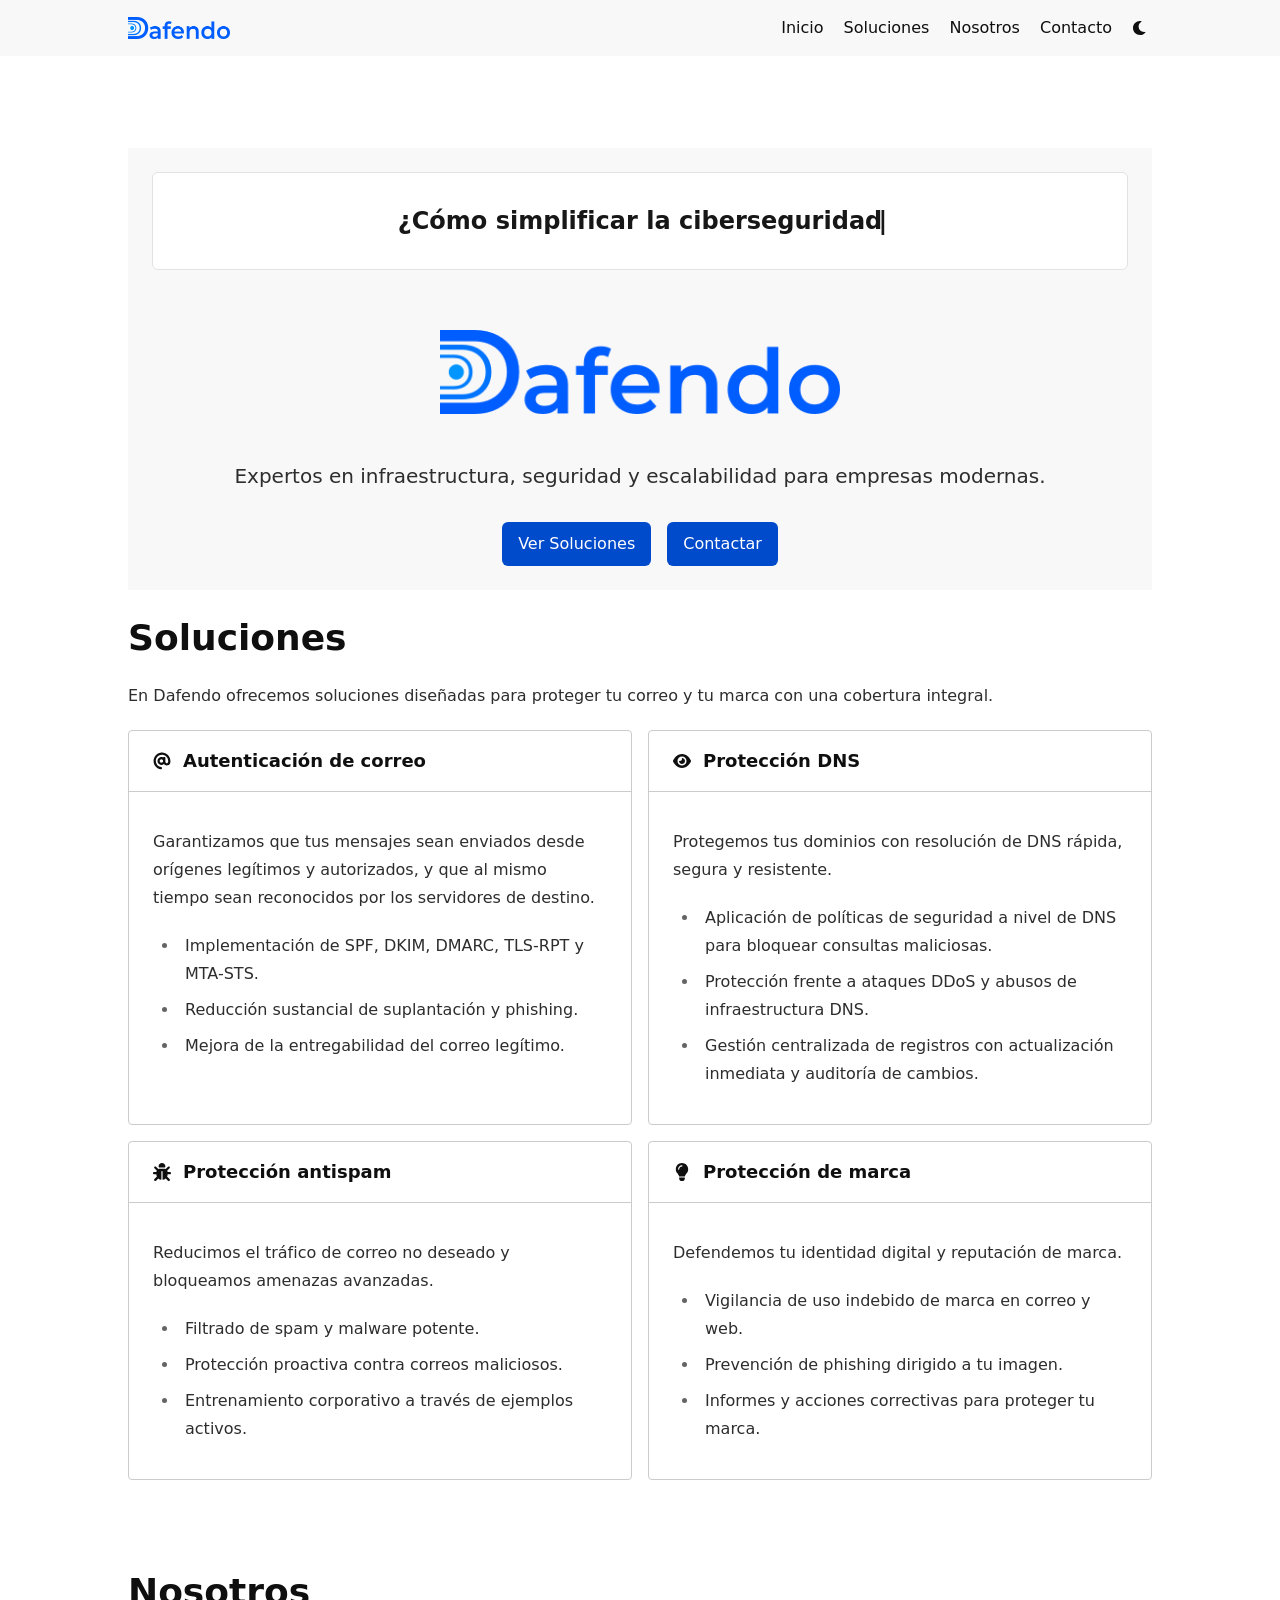
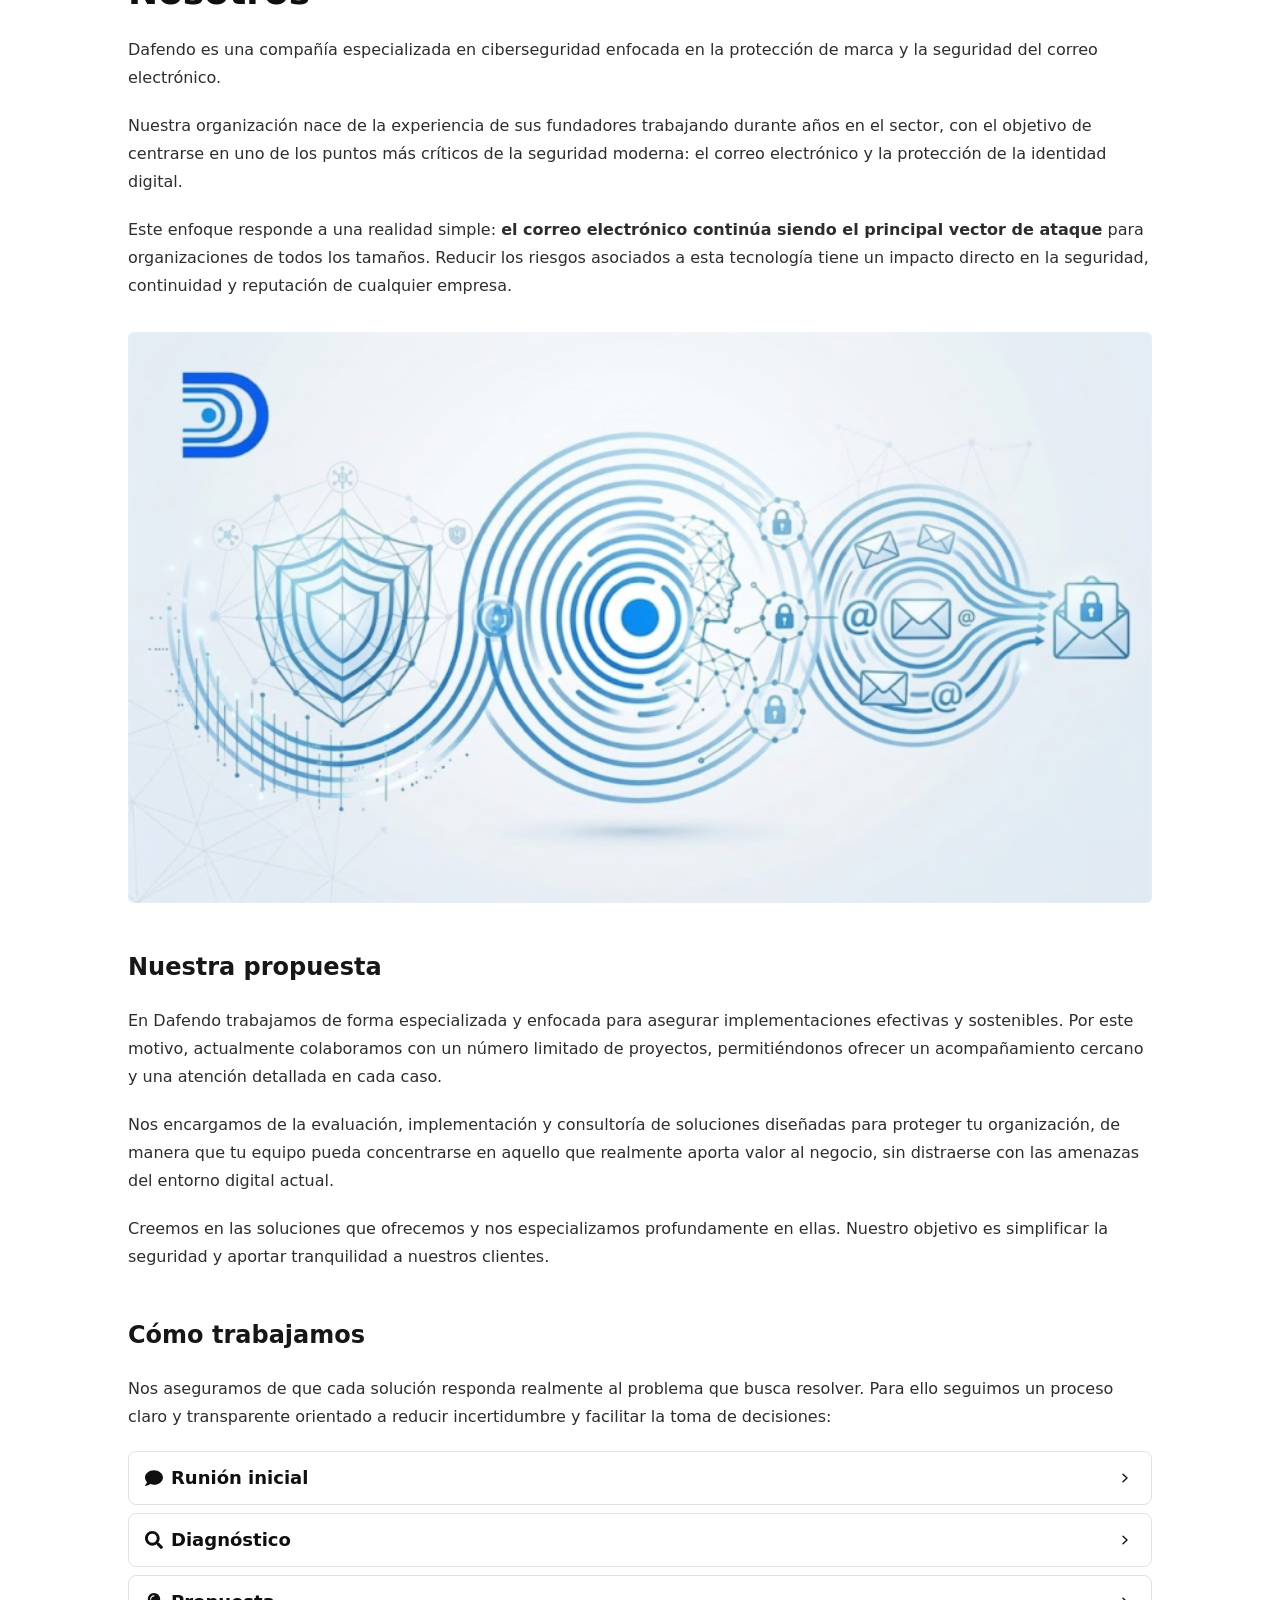
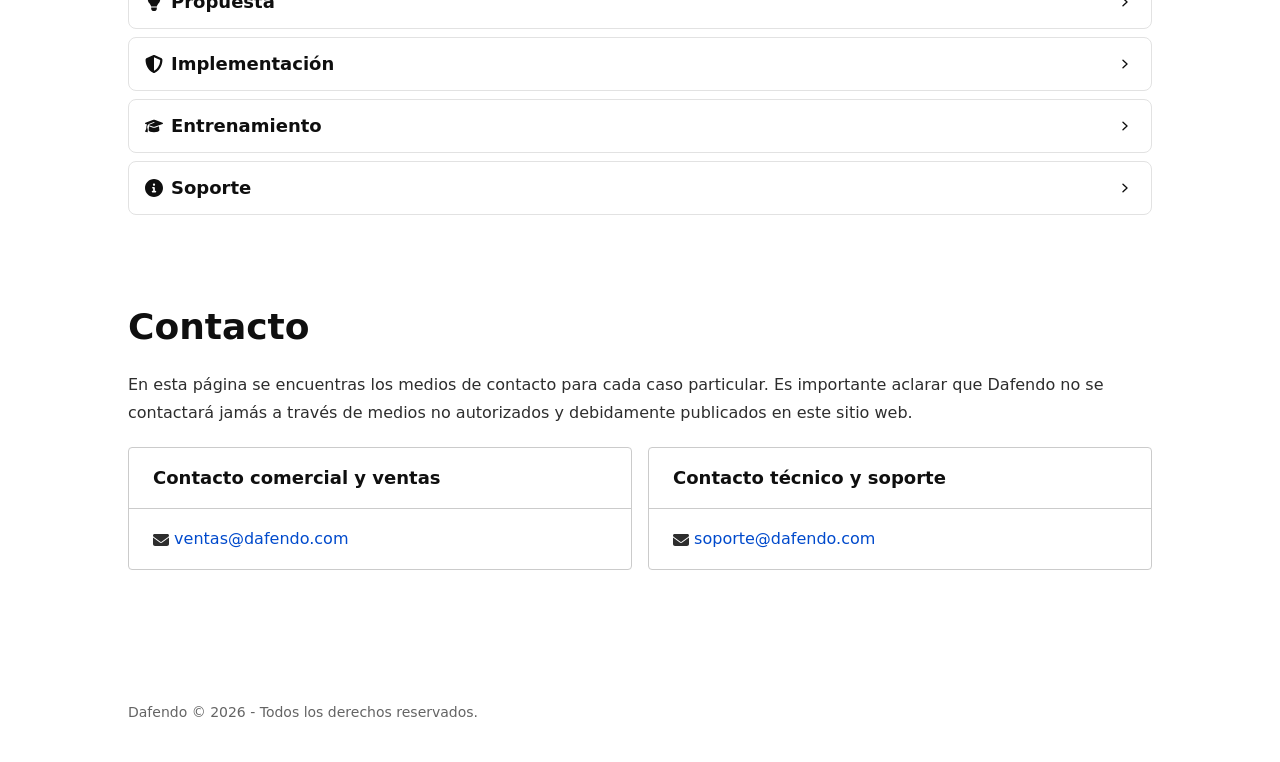
==== commit 69758bd5: "Landing layout" ====
--- a/index.html
+++ b/index.html
@@ -324,7 +324,7 @@
       
   
     <a
-      href="/soluciones/"
+      href="/#soluciones"
       
       class="flex items-center bf-icon-color-hover"
       aria-label="Soluciones"
@@ -342,7 +342,7 @@
       
   
     <a
-      href="/nosotros/"
+      href="/#nosotros"
       
       class="flex items-center bf-icon-color-hover"
       aria-label="Nosotros"
@@ -360,7 +360,7 @@
       
   
     <a
-      href="/contacto/"
+      href="/#contacto"
       
       class="flex items-center bf-icon-color-hover"
       aria-label="Contacto"
@@ -469,7 +469,7 @@
     
     <div class="px-2">
       <a
-        href="/soluciones/"
+        href="/#soluciones"
         aria-label="Soluciones"
         
         class="flex items-center gap-4 group bf-icon-color-hover text-neutral-700 dark:text-neutral-200">
@@ -486,7 +486,7 @@
     
     <div class="px-2">
       <a
-        href="/nosotros/"
+        href="/#nosotros"
         aria-label="Nosotros"
         
         class="flex items-center gap-4 group bf-icon-color-hover text-neutral-700 dark:text-neutral-200">
@@ -503,7 +503,7 @@
     
     <div class="px-2">
       <a
-        href="/contacto/"
+        href="/#contacto"
         aria-label="Contacto"
         
         class="flex items-center gap-4 group bf-icon-color-hover text-neutral-700 dark:text-neutral-200">
@@ -550,15 +550,11 @@
     <div class="relative flex flex-col grow">
       <main id="main-content" class="grow">
         
-  <article class="max-w-full">
-    <header>
-      
-      <h1 class="mt-0 text-4xl font-extrabold text-neutral-900 dark:text-neutral">
-        
-      </h1>
-    </header>
-    <section class="max-w-full mt-6 prose dark:prose-invert">
-      <div class="text-center p-6 bg-neutral-50">
+  
+  
+    
+<div class="prose dark:prose-invert max-w-full">
+  <div class="text-center p-6 bg-neutral-50">
   <div class="bg-neutral py-2 rounded-md border border-neutral-200">
     <h2 class="mt-6">
 <h2 id="typeit-6fb22d3943ec7794c447a8e7c1bb77a4"></h2>
@@ -592,7 +588,7 @@
   <div class="flex justify-center gap-4 mt-8">
     <a
   class="!rounded-md bg-primary-600 px-4 py-2 !text-neutral !no-underline hover:!bg-primary-500 dark:bg-primary-800 dark:hover:!bg-primary-700"
-  href="/soluciones/"
+  href="/#soluciones"
   
   
   role="button">
@@ -601,7 +597,7 @@
 
     <a
   class="!rounded-md bg-primary-600 px-4 py-2 !text-neutral !no-underline hover:!bg-primary-500 dark:bg-primary-800 dark:hover:!bg-primary-700"
-  href="/contacto/"
+  href="/#contacto"
   
   
   role="button">
@@ -610,13 +606,553 @@
 
   </div>
 </div>
-
+<br>
+</div>
+
+
+
+  <article id="soluciones" class="max-w-full mb-16">
+    <header>
+      <h1 class="mt-0 text-4xl font-extrabold text-neutral-900 dark:text-neutral">
+        Soluciones
+      </h1>
+    </header>
+    <section class="max-w-full mt-6 prose dark:prose-invert">
+      <p>En Dafendo ofrecemos soluciones diseñadas para proteger tu correo y tu marca con una cobertura integral.</p>
+<div class="grid-auto-2">
+  <div>
+<div class="border border-neutral-300 rounded h-full my-4">
+  
+  <div class="px-6 py-4 border-b border-neutral-300">
+    <div class="flex items-center gap-3 font-semibold text-lg text-neutral-900">
+      
+      <span class="flex items-center">
+        <span class="relative block icon"><svg xmlns="http://www.w3.org/2000/svg" viewBox="0 0 512 512"><path fill="currentColor" d="M207.8 20.73c-93.45 18.32-168.7 93.66-187 187.1c-27.64 140.9 68.65 266.2 199.1 285.1c19.01 2.888 36.17-12.26 36.17-31.49l.0001-.6631c0-15.74-11.44-28.88-26.84-31.24c-84.35-12.98-149.2-86.13-149.2-174.2c0-102.9 88.61-185.5 193.4-175.4c91.54 8.869 158.6 91.25 158.6 183.2l0 16.16c0 22.09-17.94 40.05-40 40.05s-40.01-17.96-40.01-40.05v-120.1c0-8.847-7.161-16.02-16.01-16.02l-31.98 .0036c-7.299 0-13.2 4.992-15.12 11.68c-24.85-12.15-54.24-16.38-86.06-5.106c-38.75 13.73-68.12 48.91-73.72 89.64c-9.483 69.01 43.81 128 110.9 128c26.44 0 50.43-9.544 69.59-24.88c24 31.3 65.23 48.69 109.4 37.49C465.2 369.3 496 324.1 495.1 277.2V256.3C495.1 107.1 361.2-9.332 207.8 20.73zM239.1 304.3c-26.47 0-48-21.56-48-48.05s21.53-48.05 48-48.05s48 21.56 48 48.05S266.5 304.3 239.1 304.3z"/></svg>
+</span>
+      </span>
+      
+      <span>Autenticación de correo</span>
+    </div>
+  </div>
+  <div class="px-6 py-4 border-t border-neutral-300">
+    <p>Garantizamos que tus mensajes sean enviados desde orígenes legítimos y autorizados, y que al mismo tiempo sean reconocidos por los servidores de destino.</p>
+<ul>
+<li>Implementación de SPF, DKIM, DMARC, TLS-RPT y MTA-STS.</li>
+<li>Reducción sustancial de suplantación y phishing.</li>
+<li>Mejora de la entregabilidad del correo legítimo.</li>
+</ul>
+  </div>
+  
+</div>
+
+  </div>
+  <div>
+<div class="border border-neutral-300 rounded h-full my-4">
+  
+  <div class="px-6 py-4 border-b border-neutral-300">
+    <div class="flex items-center gap-3 font-semibold text-lg text-neutral-900">
+      
+      <span class="flex items-center">
+        <span class="relative block icon"><svg xmlns="http://www.w3.org/2000/svg" viewBox="0 0 576 512">
+<path fill="currentColor" d="M288 32c-80.8 0-145.5 36.8-192.6 80.6C48.6 156 17.3 208 2.5 243.7c-3.3 7.9-3.3 16.7 0 24.6C17.3 304 48.6 356 95.4 399.4C142.5 443.2 207.2 480 288 480s145.5-36.8 192.6-80.6c46.8-43.5 78.1-95.4 93-131.1c3.3-7.9 3.3-16.7 0-24.6c-14.9-35.7-46.2-87.7-93-131.1C433.5 68.8 368.8 32 288 32zM432 256c0 79.5-64.5 144-144 144s-144-64.5-144-144s64.5-144 144-144s144 64.5 144 144zM288 192c0 35.3-28.7 64-64 64c-11.5 0-22.3-3-31.6-8.4c-.2 2.8-.4 5.5-.4 8.4c0 53 43 96 96 96s96-43 96-96s-43-96-96-96c-2.8 0-5.6 .1-8.4 .4c5.3 9.3 8.4 20.1 8.4 31.6z"/></svg></span>
+      </span>
+      
+      <span>Protección DNS</span>
+    </div>
+  </div>
+  <div class="px-6 py-4 border-t border-neutral-300">
+    <p>Protegemos tus dominios con resolución de DNS rápida, segura y resistente.</p>
+<ul>
+<li>Aplicación de políticas de seguridad a nivel de DNS para bloquear consultas maliciosas.</li>
+<li>Protección frente a ataques DDoS y abusos de infraestructura DNS.</li>
+<li>Gestión centralizada de registros con actualización inmediata y auditoría de cambios.</li>
+</ul>
+  </div>
+  
+</div>
+
+  </div>
+  <div>
+<div class="border border-neutral-300 rounded h-full my-4">
+  
+  <div class="px-6 py-4 border-b border-neutral-300">
+    <div class="flex items-center gap-3 font-semibold text-lg text-neutral-900">
+      
+      <span class="flex items-center">
+        <span class="relative block icon"><svg xmlns="http://www.w3.org/2000/svg" viewBox="0 0 512 512"><path fill="currentColor" d="M352 96V99.56C352 115.3 339.3 128 323.6 128H188.4C172.7 128 159.1 115.3 159.1 99.56V96C159.1 42.98 202.1 0 255.1 0C309 0 352 42.98 352 96zM41.37 105.4C53.87 92.88 74.13 92.88 86.63 105.4L150.6 169.4C151.3 170 151.9 170.7 152.5 171.4C166.8 164.1 182.9 160 199.1 160H312C329.1 160 345.2 164.1 359.5 171.4C360.1 170.7 360.7 170 361.4 169.4L425.4 105.4C437.9 92.88 458.1 92.88 470.6 105.4C483.1 117.9 483.1 138.1 470.6 150.6L406.6 214.6C405.1 215.3 405.3 215.9 404.6 216.5C410.7 228.5 414.6 241.9 415.7 256H480C497.7 256 512 270.3 512 288C512 305.7 497.7 320 480 320H416C416 344.6 410.5 367.8 400.6 388.6C402.7 389.9 404.8 391.5 406.6 393.4L470.6 457.4C483.1 469.9 483.1 490.1 470.6 502.6C458.1 515.1 437.9 515.1 425.4 502.6L362.3 439.6C337.8 461.4 306.5 475.8 272 479.2V240C272 231.2 264.8 224 255.1 224C247.2 224 239.1 231.2 239.1 240V479.2C205.5 475.8 174.2 461.4 149.7 439.6L86.63 502.6C74.13 515.1 53.87 515.1 41.37 502.6C28.88 490.1 28.88 469.9 41.37 457.4L105.4 393.4C107.2 391.5 109.3 389.9 111.4 388.6C101.5 367.8 96 344.6 96 320H32C14.33 320 0 305.7 0 288C0 270.3 14.33 256 32 256H96.3C97.38 241.9 101.3 228.5 107.4 216.5C106.7 215.9 106 215.3 105.4 214.6L41.37 150.6C28.88 138.1 28.88 117.9 41.37 105.4H41.37z"/></svg>
+</span>
+      </span>
+      
+      <span>Protección antispam</span>
+    </div>
+  </div>
+  <div class="px-6 py-4 border-t border-neutral-300">
+    <p>Reducimos el tráfico de correo no deseado y bloqueamos amenazas avanzadas.</p>
+<ul>
+<li>Filtrado de spam y malware potente.</li>
+<li>Protección proactiva contra correos maliciosos.</li>
+<li>Entrenamiento corporativo a través de ejemplos activos.</li>
+</ul>
+  </div>
+  
+</div>
+
+  </div>
+  <div>
+<div class="border border-neutral-300 rounded h-full my-4">
+  
+  <div class="px-6 py-4 border-b border-neutral-300">
+    <div class="flex items-center gap-3 font-semibold text-lg text-neutral-900">
+      
+      <span class="flex items-center">
+        <span class="relative block icon"><svg xmlns="http://www.w3.org/2000/svg" viewBox="0 0 384 512"><path fill="currentColor" d="M112.1 454.3c0 6.297 1.816 12.44 5.284 17.69l17.14 25.69c5.25 7.875 17.17 14.28 26.64 14.28h61.67c9.438 0 21.36-6.401 26.61-14.28l17.08-25.68c2.938-4.438 5.348-12.37 5.348-17.7L272 415.1h-160L112.1 454.3zM191.4 .0132C89.44 .3257 16 82.97 16 175.1c0 44.38 16.44 84.84 43.56 115.8c16.53 18.84 42.34 58.23 52.22 91.45c.0313 .25 .0938 .5166 .125 .7823h160.2c.0313-.2656 .0938-.5166 .125-.7823c9.875-33.22 35.69-72.61 52.22-91.45C351.6 260.8 368 220.4 368 175.1C368 78.61 288.9-.2837 191.4 .0132zM192 96.01c-44.13 0-80 35.89-80 79.1C112 184.8 104.8 192 96 192S80 184.8 80 176c0-61.76 50.25-111.1 112-111.1c8.844 0 16 7.159 16 16S200.8 96.01 192 96.01z"/></svg>
+</span>
+      </span>
+      
+      <span>Protección de marca</span>
+    </div>
+  </div>
+  <div class="px-6 py-4 border-t border-neutral-300">
+    <p>Defendemos tu identidad digital y reputación de marca.</p>
+<ul>
+<li>Vigilancia de uso indebido de marca en correo y web.</li>
+<li>Prevención de phishing dirigido a tu imagen.</li>
+<li>Informes y acciones correctivas para proteger tu marca.</li>
+</ul>
+  </div>
+  
+</div>
+
+  </div>
+</div>
     </section>
-    <footer class="pt-8">
-      
-
-    </footer>
   </article>
+  <br>
+
+  <article id="nosotros" class="max-w-full mb-16">
+    <header>
+      <h1 class="mt-0 text-4xl font-extrabold text-neutral-900 dark:text-neutral">
+        Nosotros
+      </h1>
+    </header>
+    <section class="max-w-full mt-6 prose dark:prose-invert">
+      <p>Dafendo es una compañía especializada en ciberseguridad enfocada en la protección de marca y la seguridad del correo electrónico.</p>
+<p>Nuestra organización nace de la experiencia de sus fundadores trabajando durante años en el sector, con el objetivo de centrarse en uno de los puntos más críticos de la seguridad moderna: el correo electrónico y la protección de la identidad digital.</p>
+<p>Este enfoque responde a una realidad simple: <strong>el correo electrónico continúa siendo el principal vector de ataque</strong> para organizaciones de todos los tamaños. Reducir los riesgos asociados a esta tecnología tiene un impacto directo en la seguridad, continuidad y reputación de cualquier empresa.</p>
+
+<figure>
+        <img
+          class="my-0 rounded-md nozoom"
+          loading="lazy"
+          decoding="async"
+          fetchpriority="auto"
+          alt="Dafendo banner"
+          width="3075"
+          height="1716"
+          src="/us_hu_1db42bb69332a125.png"
+          srcset="/us_hu_1db42bb69332a125.png 800w,/us_hu_d3372defd400a5b3.png 1280w"
+          sizes="(min-width: 768px) 50vw, 65vw"
+          data-zoom-src="/us.png"
+        />
+  
+  
+  </figure>
+
+<h2 class="relative group">Nuestra propuesta
+    <div id="nuestra-propuesta" class="anchor"></div>
+    
+    <span
+        class="absolute top-0 w-6 transition-opacity opacity-0 -start-6 not-prose group-hover:opacity-100 select-none">
+        <a class="text-primary-300 dark:text-neutral-700 !no-underline" href="#nuestra-propuesta" aria-label="Ancla">#</a>
+    </span>
+    
+</h2>
+<p>En Dafendo trabajamos de forma especializada y enfocada para asegurar implementaciones efectivas y sostenibles. Por este motivo, actualmente colaboramos con un número limitado de proyectos, permitiéndonos ofrecer un acompañamiento cercano y una atención detallada en cada caso.</p>
+<p>Nos encargamos de la evaluación, implementación y consultoría de soluciones diseñadas para proteger tu organización, de manera que tu equipo pueda concentrarse en aquello que realmente aporta valor al negocio, sin distraerse con las amenazas del entorno digital actual.</p>
+<p>Creemos en las soluciones que ofrecemos y nos especializamos profundamente en ellas. Nuestro objetivo es simplificar la seguridad y aportar tranquilidad a nuestros clientes.</p>
+
+<h2 class="relative group">Cómo trabajamos
+    <div id="cómo-trabajamos" class="anchor"></div>
+    
+    <span
+        class="absolute top-0 w-6 transition-opacity opacity-0 -start-6 not-prose group-hover:opacity-100 select-none">
+        <a class="text-primary-300 dark:text-neutral-700 !no-underline" href="#c%c3%b3mo-trabajamos" aria-label="Ancla">#</a>
+    </span>
+    
+</h2>
+<p>Nos aseguramos de que cada solución responda realmente al problema que busca resolver. Para ello seguimos un proceso claro y transparente orientado a reducir incertidumbre y facilitar la toma de decisiones:</p>
+
+
+
+
+
+<div
+  id="accordion-b707e37a75c44350b7b12927f776a642"
+  class="space-y-2"
+  data-accordion="open"
+  data-accordion-separated="true"
+>
+  
+
+
+  
+
+
+
+
+
+
+
+
+
+
+<details
+  class="group rounded-lg border border-neutral-200 dark:border-neutral-700 overflow-hidden"
+  data-accordion-item
+  
+>
+  <summary class="flex w-full cursor-pointer items-center justify-between gap-4 px-4 py-3 text-left text-lg font-semibold text-neutral-900 dark:text-neutral-100">
+    <span class="flex items-center gap-2">
+      
+        <span class="relative block icon"><svg xmlns="http://www.w3.org/2000/svg" viewBox="0 0 512 512"><path fill="currentColor" d="M256 32C114.6 32 .0272 125.1 .0272 240c0 49.63 21.35 94.98 56.97 130.7c-12.5 50.37-54.27 95.27-54.77 95.77c-2.25 2.25-2.875 5.734-1.5 8.734C1.979 478.2 4.75 480 8 480c66.25 0 115.1-31.76 140.6-51.39C181.2 440.9 217.6 448 256 448c141.4 0 255.1-93.13 255.1-208S397.4 32 256 32z"/></svg>
+</span>
+      
+      <span>Runión inicial</span>
+    </span>
+    <span class="accordion-chevron ms-auto flex h-5 w-5 items-center justify-center print:hidden">
+      <span class="relative block icon"><svg
+  xmlns="http://www.w3.org/2000/svg"
+  viewBox="0 0 20 20"
+  fill="currentColor"
+  aria-hidden="true"
+>
+  <path
+    fill-rule="evenodd"
+    d="M5.23 7.21a.75.75 0 011.06.02L10 11.168l3.71-3.938a.75.75 0 111.08 1.04l-4.25 4.5a.75.75 0 01-1.08 0l-4.25-4.5a.75.75 0 01.02-1.06z"
+    clip-rule="evenodd"
+  />
+</svg>
+</span>
+    </span>
+  </summary>
+<div class="px-4 pb-4 text-neutral-700 dark:text-neutral-300">
+    Gestionamos una reunión con nuestros especialistas comerciales para determinar exáctamente tus necesidades.
+  </div>
+</details>
+
+  
+
+
+  
+
+
+
+
+
+
+
+
+
+
+<details
+  class="group rounded-lg border border-neutral-200 dark:border-neutral-700 overflow-hidden"
+  data-accordion-item
+  
+>
+  <summary class="flex w-full cursor-pointer items-center justify-between gap-4 px-4 py-3 text-left text-lg font-semibold text-neutral-900 dark:text-neutral-100">
+    <span class="flex items-center gap-2">
+      
+        <span class="relative block icon"><svg aria-hidden="true" focusable="false" data-prefix="fas" data-icon="search" class="svg-inline--fa fa-search fa-w-16" role="img" xmlns="http://www.w3.org/2000/svg" viewBox="0 0 512 512"><path fill="currentColor" d="M505 442.7L405.3 343c-4.5-4.5-10.6-7-17-7H372c27.6-35.3 44-79.7 44-128C416 93.1 322.9 0 208 0S0 93.1 0 208s93.1 208 208 208c48.3 0 92.7-16.4 128-44v16.3c0 6.4 2.5 12.5 7 17l99.7 99.7c9.4 9.4 24.6 9.4 33.9 0l28.3-28.3c9.4-9.4 9.4-24.6.1-34zM208 336c-70.7 0-128-57.2-128-128 0-70.7 57.2-128 128-128 70.7 0 128 57.2 128 128 0 70.7-57.2 128-128 128z"/></svg>
+</span>
+      
+      <span>Diagnóstico</span>
+    </span>
+    <span class="accordion-chevron ms-auto flex h-5 w-5 items-center justify-center print:hidden">
+      <span class="relative block icon"><svg
+  xmlns="http://www.w3.org/2000/svg"
+  viewBox="0 0 20 20"
+  fill="currentColor"
+  aria-hidden="true"
+>
+  <path
+    fill-rule="evenodd"
+    d="M5.23 7.21a.75.75 0 011.06.02L10 11.168l3.71-3.938a.75.75 0 111.08 1.04l-4.25 4.5a.75.75 0 01-1.08 0l-4.25-4.5a.75.75 0 01.02-1.06z"
+    clip-rule="evenodd"
+  />
+</svg>
+</span>
+    </span>
+  </summary>
+<div class="px-4 pb-4 text-neutral-700 dark:text-neutral-300">
+    A partir de la información proporcionada, nuestros especialistas técnicos determinan la solución apropiada.
+  </div>
+</details>
+
+  
+
+
+  
+
+
+
+
+
+
+
+
+
+
+<details
+  class="group rounded-lg border border-neutral-200 dark:border-neutral-700 overflow-hidden"
+  data-accordion-item
+  
+>
+  <summary class="flex w-full cursor-pointer items-center justify-between gap-4 px-4 py-3 text-left text-lg font-semibold text-neutral-900 dark:text-neutral-100">
+    <span class="flex items-center gap-2">
+      
+        <span class="relative block icon"><svg xmlns="http://www.w3.org/2000/svg" viewBox="0 0 384 512"><path fill="currentColor" d="M112.1 454.3c0 6.297 1.816 12.44 5.284 17.69l17.14 25.69c5.25 7.875 17.17 14.28 26.64 14.28h61.67c9.438 0 21.36-6.401 26.61-14.28l17.08-25.68c2.938-4.438 5.348-12.37 5.348-17.7L272 415.1h-160L112.1 454.3zM191.4 .0132C89.44 .3257 16 82.97 16 175.1c0 44.38 16.44 84.84 43.56 115.8c16.53 18.84 42.34 58.23 52.22 91.45c.0313 .25 .0938 .5166 .125 .7823h160.2c.0313-.2656 .0938-.5166 .125-.7823c9.875-33.22 35.69-72.61 52.22-91.45C351.6 260.8 368 220.4 368 175.1C368 78.61 288.9-.2837 191.4 .0132zM192 96.01c-44.13 0-80 35.89-80 79.1C112 184.8 104.8 192 96 192S80 184.8 80 176c0-61.76 50.25-111.1 112-111.1c8.844 0 16 7.159 16 16S200.8 96.01 192 96.01z"/></svg>
+</span>
+      
+      <span>Propuesta</span>
+    </span>
+    <span class="accordion-chevron ms-auto flex h-5 w-5 items-center justify-center print:hidden">
+      <span class="relative block icon"><svg
+  xmlns="http://www.w3.org/2000/svg"
+  viewBox="0 0 20 20"
+  fill="currentColor"
+  aria-hidden="true"
+>
+  <path
+    fill-rule="evenodd"
+    d="M5.23 7.21a.75.75 0 011.06.02L10 11.168l3.71-3.938a.75.75 0 111.08 1.04l-4.25 4.5a.75.75 0 01-1.08 0l-4.25-4.5a.75.75 0 01.02-1.06z"
+    clip-rule="evenodd"
+  />
+</svg>
+</span>
+    </span>
+  </summary>
+<div class="px-4 pb-4 text-neutral-700 dark:text-neutral-300">
+    Te enviamos la propuesta en términos claros y comprensibles.
+  </div>
+</details>
+
+  
+
+
+  
+
+
+
+
+
+
+
+
+
+
+<details
+  class="group rounded-lg border border-neutral-200 dark:border-neutral-700 overflow-hidden"
+  data-accordion-item
+  
+>
+  <summary class="flex w-full cursor-pointer items-center justify-between gap-4 px-4 py-3 text-left text-lg font-semibold text-neutral-900 dark:text-neutral-100">
+    <span class="flex items-center gap-2">
+      
+        <span class="relative block icon"><svg xmlns="http://www.w3.org/2000/svg" viewBox="0 0 512 512">
+<path fill="currentColor" d="M256 0c4.6 0 9.2 1 13.4 2.9L457.7 82.8c22 9.3 38.4 31 38.3 57.2c-.5 99.2-41.3 280.7-213.7 363.2c-16.7 8-36.1 8-52.8 0C57.3 420.7 16.5 239.2 16 140c-.1-26.2 16.3-47.9 38.3-57.2L242.7 2.9C246.8 1 251.4 0 256 0zm0 66.8V444.8C394 378 431.1 230.1 432 141.4L256 66.8l0 0z"/></svg></span>
+      
+      <span>Implementación</span>
+    </span>
+    <span class="accordion-chevron ms-auto flex h-5 w-5 items-center justify-center print:hidden">
+      <span class="relative block icon"><svg
+  xmlns="http://www.w3.org/2000/svg"
+  viewBox="0 0 20 20"
+  fill="currentColor"
+  aria-hidden="true"
+>
+  <path
+    fill-rule="evenodd"
+    d="M5.23 7.21a.75.75 0 011.06.02L10 11.168l3.71-3.938a.75.75 0 111.08 1.04l-4.25 4.5a.75.75 0 01-1.08 0l-4.25-4.5a.75.75 0 01.02-1.06z"
+    clip-rule="evenodd"
+  />
+</svg>
+</span>
+    </span>
+  </summary>
+<div class="px-4 pb-4 text-neutral-700 dark:text-neutral-300">
+    Nos encargamos de desplegar las soluciones propuestas en tus sistemas junto a tu equipo de infraestructura o ciberseguridad.
+  </div>
+</details>
+
+  
+
+
+  
+
+
+
+
+
+
+
+
+
+
+<details
+  class="group rounded-lg border border-neutral-200 dark:border-neutral-700 overflow-hidden"
+  data-accordion-item
+  
+>
+  <summary class="flex w-full cursor-pointer items-center justify-between gap-4 px-4 py-3 text-left text-lg font-semibold text-neutral-900 dark:text-neutral-100">
+    <span class="flex items-center gap-2">
+      
+        <span class="relative block icon"><svg xmlns="http://www.w3.org/2000/svg" viewBox="0 0 640 512">
+<path fill="currentColor" d="M320 32c-8.1 0-16.1 1.4-23.7 4.1L15.8 137.4C6.3 140.9 0 149.9 0 160s6.3 19.1 15.8 22.6l57.9 20.9C57.3 229.3 48 259.8 48 291.9v28.1c0 28.4-10.8 57.7-22.3 80.8c-6.5 13-13.9 25.8-22.5 37.6C0 442.7-.9 448.3 .9 453.4s6 8.9 11.2 10.2l64 16c4.2 1.1 8.7 .3 12.4-2s6.3-6.1 7.1-10.4c8.6-42.8 4.3-81.2-2.1-108.7C90.3 344.3 86 329.8 80 316.5V291.9c0-30.2 10.2-58.7 27.9-81.5c12.9-15.5 29.6-28 49.2-35.7l157-61.7c8.2-3.2 17.5 .8 20.7 9s-.8 17.5-9 20.7l-157 61.7c-12.4 4.9-23.3 12.4-32.2 21.6l159.6 57.6c7.6 2.7 15.6 4.1 23.7 4.1s16.1-1.4 23.7-4.1L624.2 182.6c9.5-3.4 15.8-12.5 15.8-22.6s-6.3-19.1-15.8-22.6L343.7 36.1C336.1 33.4 328.1 32 320 32zM128 408c0 35.3 86 72 192 72s192-36.7 192-72L496.7 262.6 354.5 314c-11.1 4-22.8 6-34.5 6s-23.5-2-34.5-6L143.3 262.6 128 408z"/></svg></span>
+      
+      <span>Entrenamiento</span>
+    </span>
+    <span class="accordion-chevron ms-auto flex h-5 w-5 items-center justify-center print:hidden">
+      <span class="relative block icon"><svg
+  xmlns="http://www.w3.org/2000/svg"
+  viewBox="0 0 20 20"
+  fill="currentColor"
+  aria-hidden="true"
+>
+  <path
+    fill-rule="evenodd"
+    d="M5.23 7.21a.75.75 0 011.06.02L10 11.168l3.71-3.938a.75.75 0 111.08 1.04l-4.25 4.5a.75.75 0 01-1.08 0l-4.25-4.5a.75.75 0 01.02-1.06z"
+    clip-rule="evenodd"
+  />
+</svg>
+</span>
+    </span>
+  </summary>
+<div class="px-4 pb-4 text-neutral-700 dark:text-neutral-300">
+    Transferimos el conocimiento operativo necesario a tu equipo para gestionar las características importantes (opcional).
+  </div>
+</details>
+
+  
+
+
+  
+
+
+
+
+
+
+
+
+
+
+<details
+  class="group rounded-lg border border-neutral-200 dark:border-neutral-700 overflow-hidden"
+  data-accordion-item
+  
+>
+  <summary class="flex w-full cursor-pointer items-center justify-between gap-4 px-4 py-3 text-left text-lg font-semibold text-neutral-900 dark:text-neutral-100">
+    <span class="flex items-center gap-2">
+      
+        <span class="relative block icon"><svg xmlns="http://www.w3.org/2000/svg" viewBox="0 0 512 512"><path fill="currentColor" d="M256 0C114.6 0 0 114.6 0 256s114.6 256 256 256s256-114.6 256-256S397.4 0 256 0zM256 128c17.67 0 32 14.33 32 32c0 17.67-14.33 32-32 32S224 177.7 224 160C224 142.3 238.3 128 256 128zM296 384h-80C202.8 384 192 373.3 192 360s10.75-24 24-24h16v-64H224c-13.25 0-24-10.75-24-24S210.8 224 224 224h32c13.25 0 24 10.75 24 24v88h16c13.25 0 24 10.75 24 24S309.3 384 296 384z"/></svg>
+</span>
+      
+      <span>Soporte</span>
+    </span>
+    <span class="accordion-chevron ms-auto flex h-5 w-5 items-center justify-center print:hidden">
+      <span class="relative block icon"><svg
+  xmlns="http://www.w3.org/2000/svg"
+  viewBox="0 0 20 20"
+  fill="currentColor"
+  aria-hidden="true"
+>
+  <path
+    fill-rule="evenodd"
+    d="M5.23 7.21a.75.75 0 011.06.02L10 11.168l3.71-3.938a.75.75 0 111.08 1.04l-4.25 4.5a.75.75 0 01-1.08 0l-4.25-4.5a.75.75 0 01.02-1.06z"
+    clip-rule="evenodd"
+  />
+</svg>
+</span>
+    </span>
+  </summary>
+<div class="px-4 pb-4 text-neutral-700 dark:text-neutral-300">
+    Nos ponemos a tu disposición para cualquier duda, consulta o incidente que pueda ocurrir luego de finalizada la implementación.
+  </div>
+</details>
+
+</div>
+
+<style>
+  #accordion-b707e37a75c44350b7b12927f776a642 > details + details {
+    margin-top: 0.5rem;
+  }
+</style>
+
+<style>
+  #accordion-b707e37a75c44350b7b12927f776a642 details[data-accordion-item] > summary .accordion-chevron {
+    transform: rotate(-90deg);
+    transition: transform 200ms ease-in-out;
+  }
+  #accordion-b707e37a75c44350b7b12927f776a642 details[data-accordion-item][open] > summary .accordion-chevron {
+    transform: rotate(0deg);
+  }
+</style>
+
+
+
+    </section>
+  </article>
+  <br>
+
+  <article id="contacto" class="max-w-full mb-16">
+    <header>
+      <h1 class="mt-0 text-4xl font-extrabold text-neutral-900 dark:text-neutral">
+        Contacto
+      </h1>
+    </header>
+    <section class="max-w-full mt-6 prose dark:prose-invert">
+      <p>En esta página se encuentras los medios de contacto para cada caso particular. Es importante aclarar que Dafendo no se contactará jamás a través de medios no autorizados y debidamente publicados en este sitio web.</p>
+<div class="grid-auto-2">
+  <div>
+<div class="border border-neutral-300 rounded h-full my-4">
+  
+  <div class="px-6 py-4 border-b border-neutral-300">
+    <div class="flex items-center gap-3 font-semibold text-lg text-neutral-900">
+      
+      <span>Contacto comercial y ventas</span>
+    </div>
+  </div>
+  <div class="px-6 py-4 border-t border-neutral-300">
+    <span class="relative inline-block align-text-bottom icon"><svg xmlns="http://www.w3.org/2000/svg" viewBox="0 0 512 512"><path fill="currentColor" d="M48 64C21.5 64 0 85.5 0 112c0 15.1 7.1 29.3 19.2 38.4L236.8 313.6c11.4 8.5 27 8.5 38.4 0L492.8 150.4c12.1-9.1 19.2-23.3 19.2-38.4c0-26.5-21.5-48-48-48H48zM0 176V384c0 35.3 28.7 64 64 64H448c35.3 0 64-28.7 64-64V176L294.4 339.2c-22.8 17.1-54 17.1-76.8 0L0 176z"/></svg></span>
+<a href="mailto:ventas@dafendo.com" >ventas@dafendo.com</a>
+  </div>
+  
+</div>
+
+  </div>
+  <div>
+<div class="border border-neutral-300 rounded h-full my-4">
+  
+  <div class="px-6 py-4 border-b border-neutral-300">
+    <div class="flex items-center gap-3 font-semibold text-lg text-neutral-900">
+      
+      <span>Contacto técnico y soporte</span>
+    </div>
+  </div>
+  <div class="px-6 py-4 border-t border-neutral-300">
+    <span class="relative inline-block align-text-bottom icon"><svg xmlns="http://www.w3.org/2000/svg" viewBox="0 0 512 512"><path fill="currentColor" d="M48 64C21.5 64 0 85.5 0 112c0 15.1 7.1 29.3 19.2 38.4L236.8 313.6c11.4 8.5 27 8.5 38.4 0L492.8 150.4c12.1-9.1 19.2-23.3 19.2-38.4c0-26.5-21.5-48-48-48H48zM0 176V384c0 35.3 28.7 64 64 64H448c35.3 0 64-28.7 64-64V176L294.4 339.2c-22.8 17.1-54 17.1-76.8 0L0 176z"/></svg></span>
+<a href="mailto:soporte@dafendo.com" >soporte@dafendo.com</a>
+  </div>
+  
+</div>
+
+  </div>
+</div>
+    </section>
+  </article>
+  <br>
+
+  
 
         
 
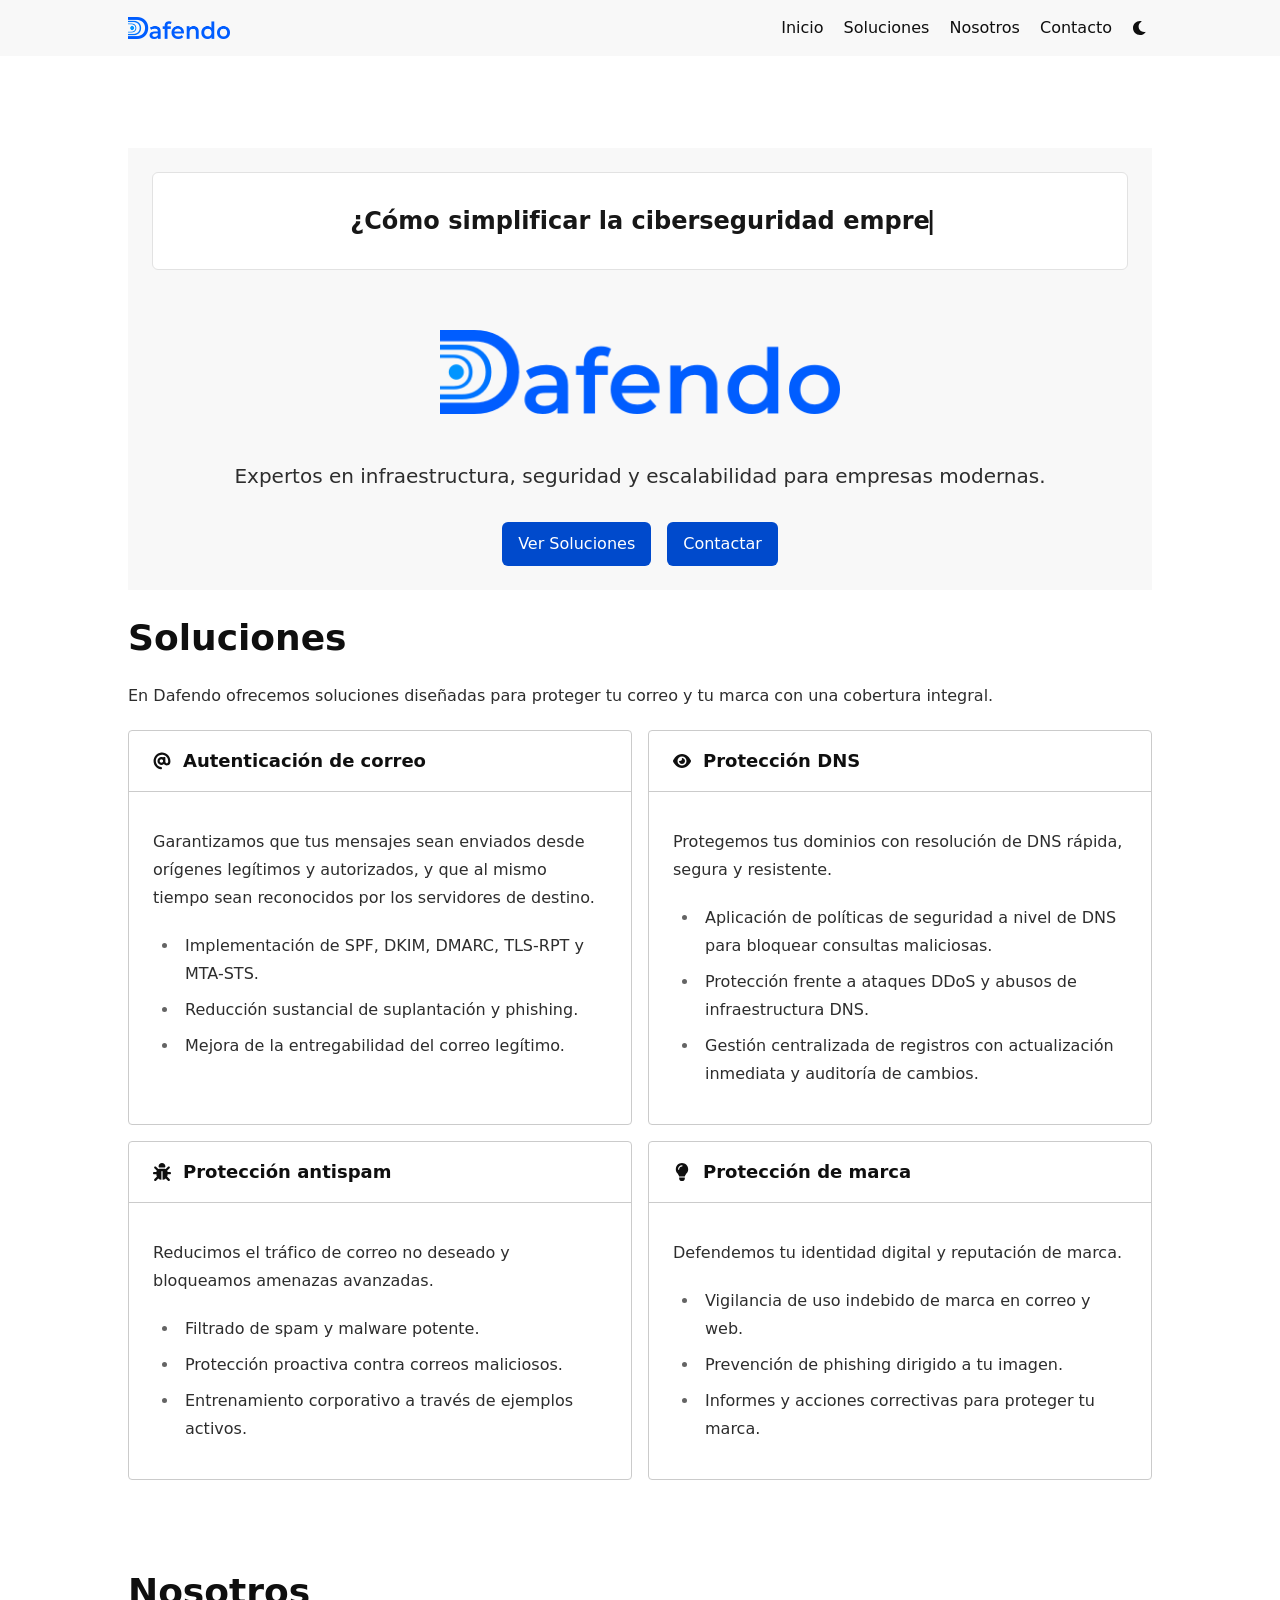
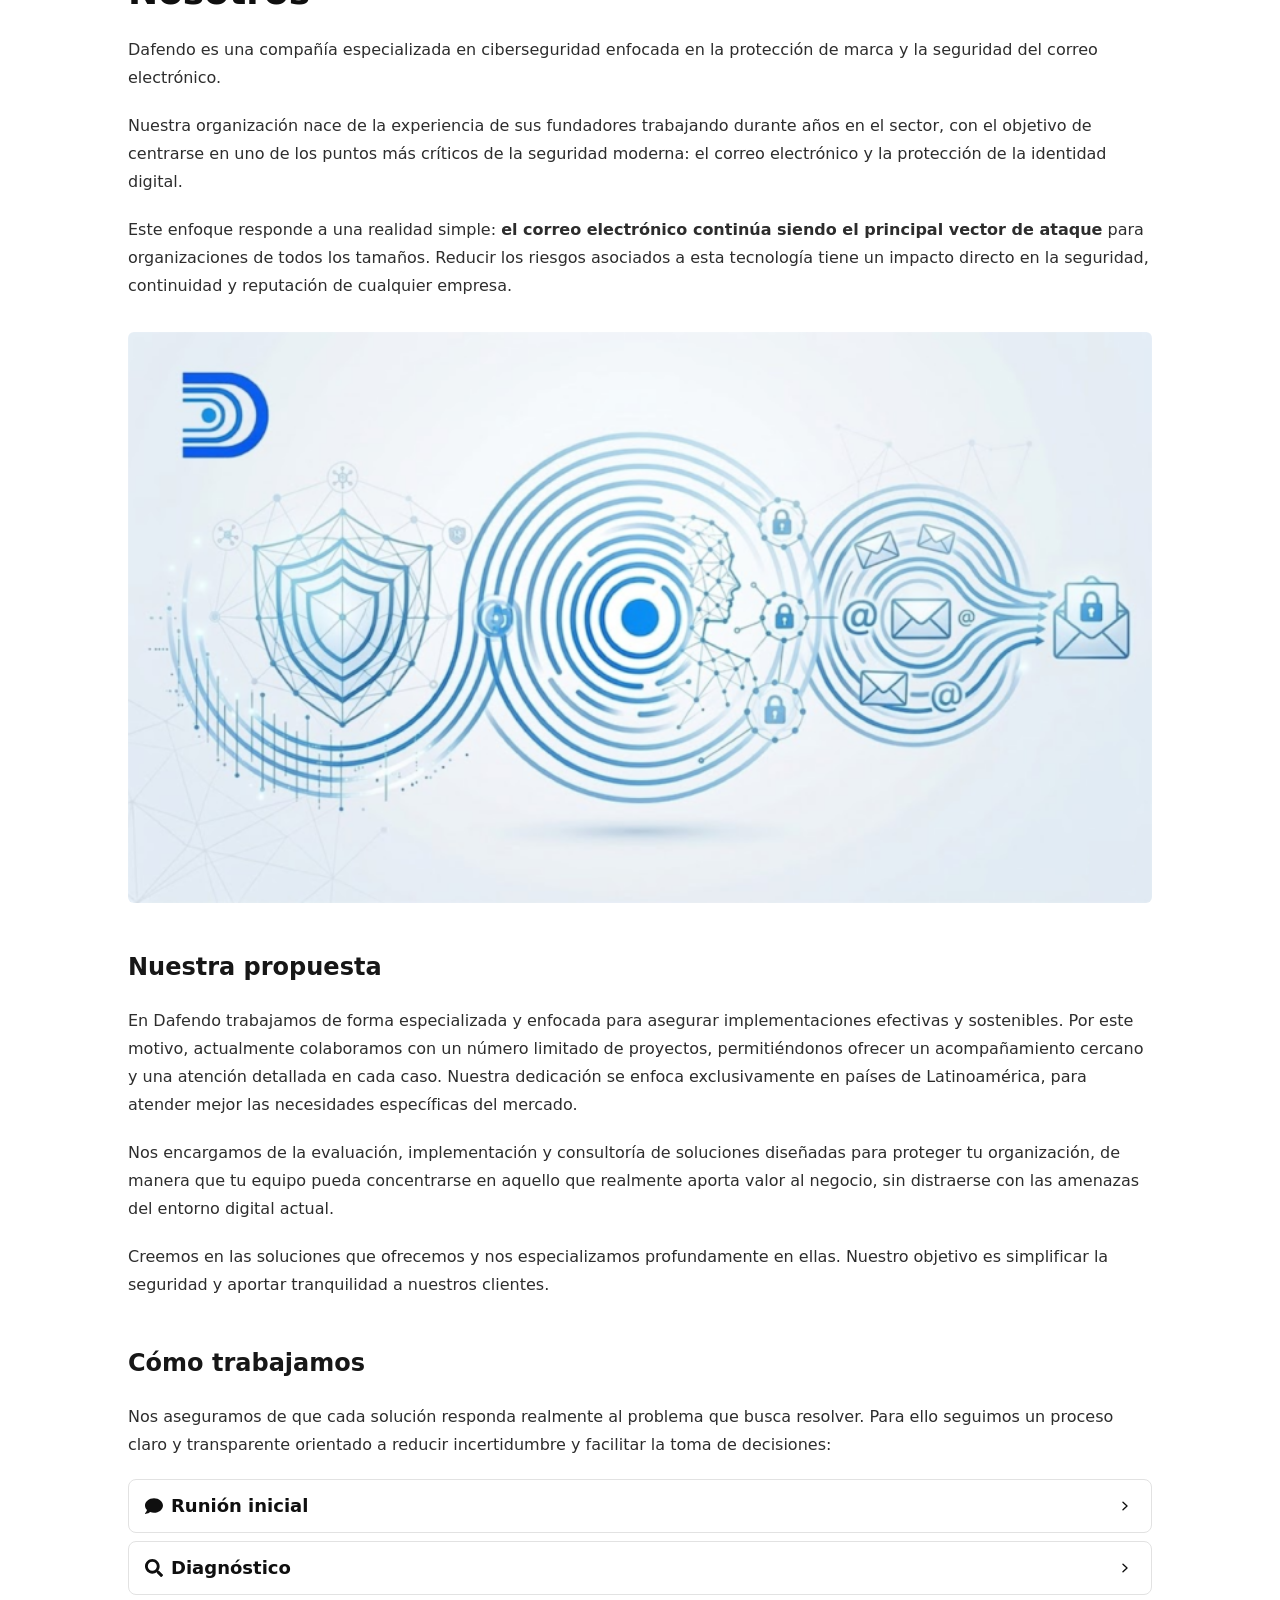
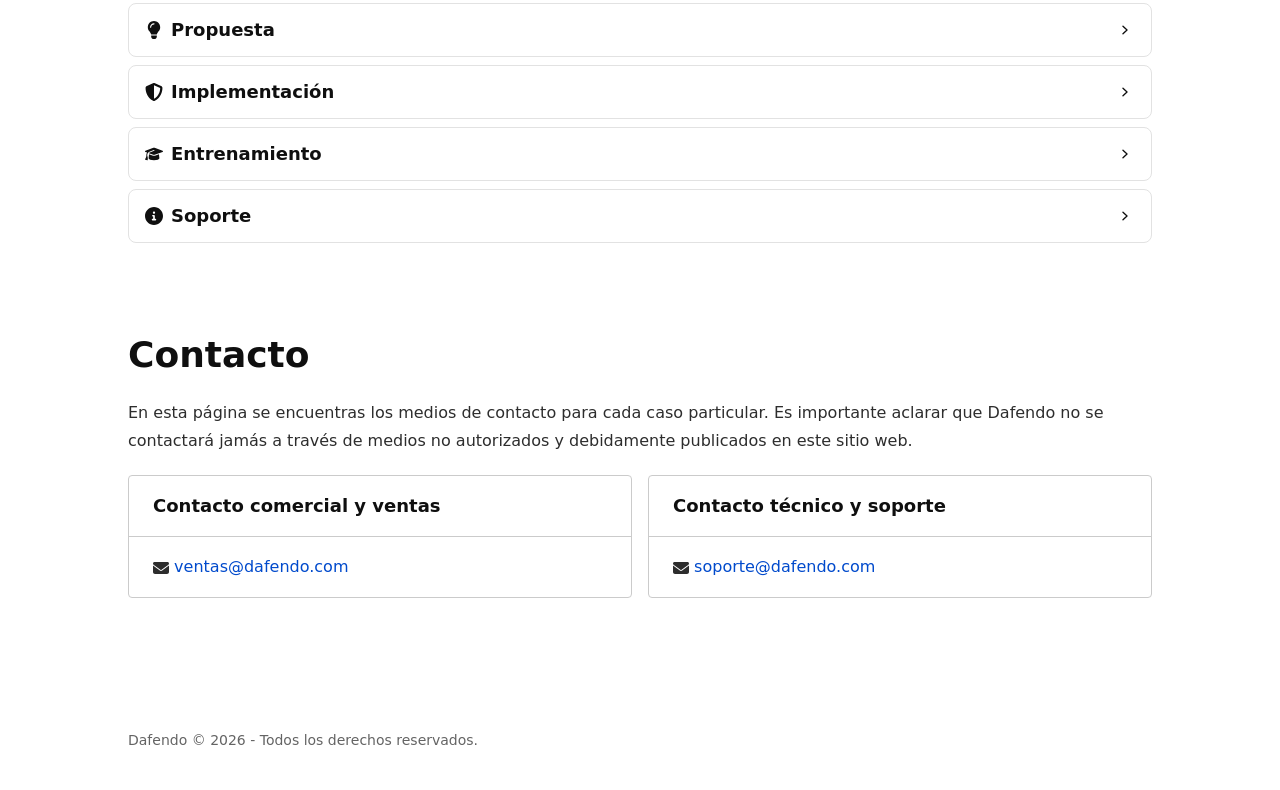
==== commit b2fbbac8: "cambios en página: nosotros" ====
--- a/index.html
+++ b/index.html
@@ -5,7 +5,7 @@
   class="scroll-smooth"
   data-default-appearance="light"
   data-auto-appearance="true"><head>
-	<meta name="generator" content="Hugo 0.161.1">
+	<meta name="generator" content="Hugo 0.163.0">
   <meta charset="utf-8">
   
     <meta http-equiv="content-language" content="es">
@@ -50,16 +50,16 @@
 
   
   <meta property="og:url" content="https://dafendo.com/">
-  <meta property="og:site_name" content="Dafendo">
-  <meta property="og:title" content="Dafendo">
-  <meta property="og:description" content="Expertos en infraestructura, seguridad y escalabilidad para empresas modernas.">
-  <meta property="og:locale" content="es">
-  <meta property="og:type" content="website">
-
-  
-  <meta name="twitter:card" content="summary">
-  <meta name="twitter:title" content="Dafendo">
-  <meta name="twitter:description" content="Expertos en infraestructura, seguridad y escalabilidad para empresas modernas.">
+	<meta property="og:site_name" content="Dafendo">
+	<meta property="og:title" content="Dafendo">
+	<meta property="og:description" content="Expertos en infraestructura, seguridad y escalabilidad para empresas modernas.">
+	<meta property="og:locale" content="es">
+	<meta property="og:type" content="website">
+
+  
+	<meta name="twitter:card" content="summary">
+	<meta name="twitter:title" content="Dafendo">
+	<meta name="twitter:description" content="Expertos en infraestructura, seguridad y escalabilidad para empresas modernas.">
 
   
   
@@ -767,7 +767,7 @@
     </span>
     
 </h2>
-<p>En Dafendo trabajamos de forma especializada y enfocada para asegurar implementaciones efectivas y sostenibles. Por este motivo, actualmente colaboramos con un número limitado de proyectos, permitiéndonos ofrecer un acompañamiento cercano y una atención detallada en cada caso.</p>
+<p>En Dafendo trabajamos de forma especializada y enfocada para asegurar implementaciones efectivas y sostenibles. Por este motivo, actualmente colaboramos con un número limitado de proyectos, permitiéndonos ofrecer un acompañamiento cercano y una atención detallada en cada caso. Nuestra dedicación se enfoca exclusivamente en países de Latinoamérica, para atender mejor las necesidades específicas del mercado.</p>
 <p>Nos encargamos de la evaluación, implementación y consultoría de soluciones diseñadas para proteger tu organización, de manera que tu equipo pueda concentrarse en aquello que realmente aporta valor al negocio, sin distraerse con las amenazas del entorno digital actual.</p>
 <p>Creemos en las soluciones que ofrecemos y nos especializamos profundamente en ellas. Nuestro objetivo es simplificar la seguridad y aportar tranquilidad a nuestros clientes.</p>
 
